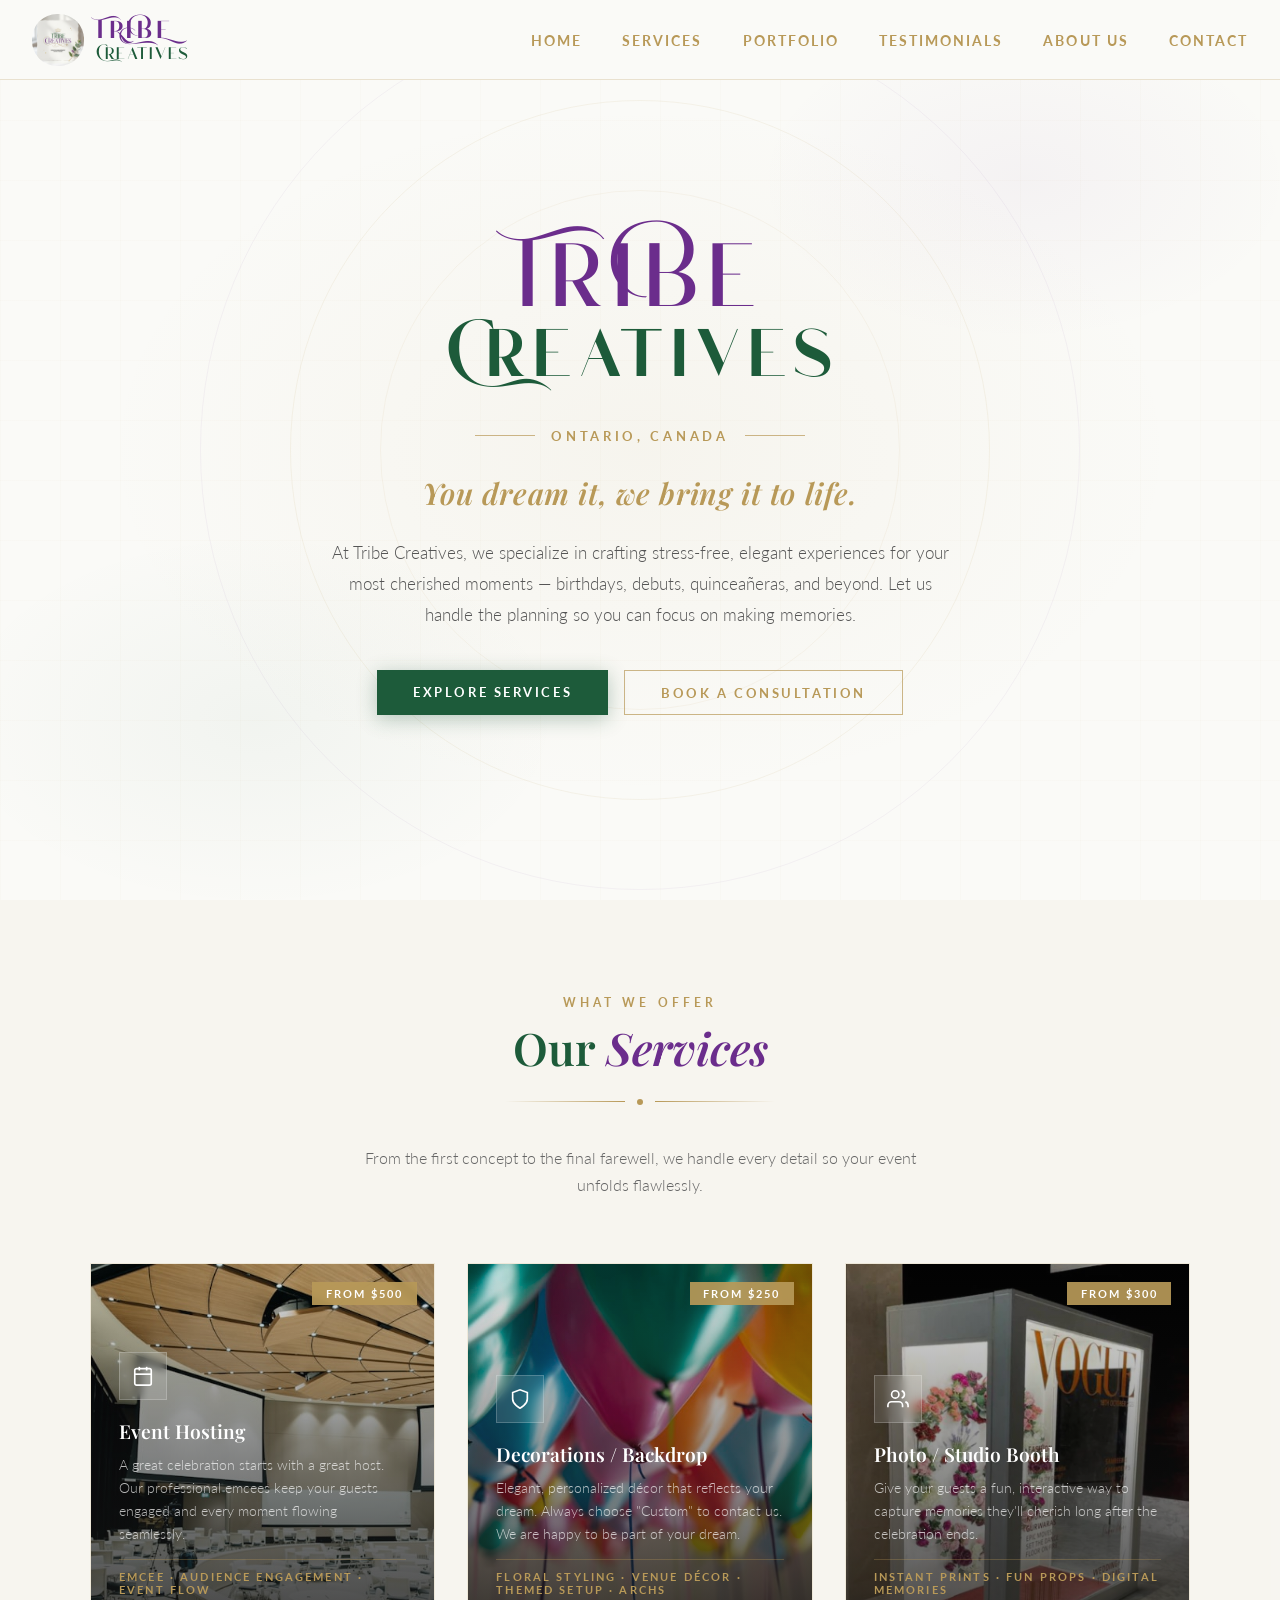
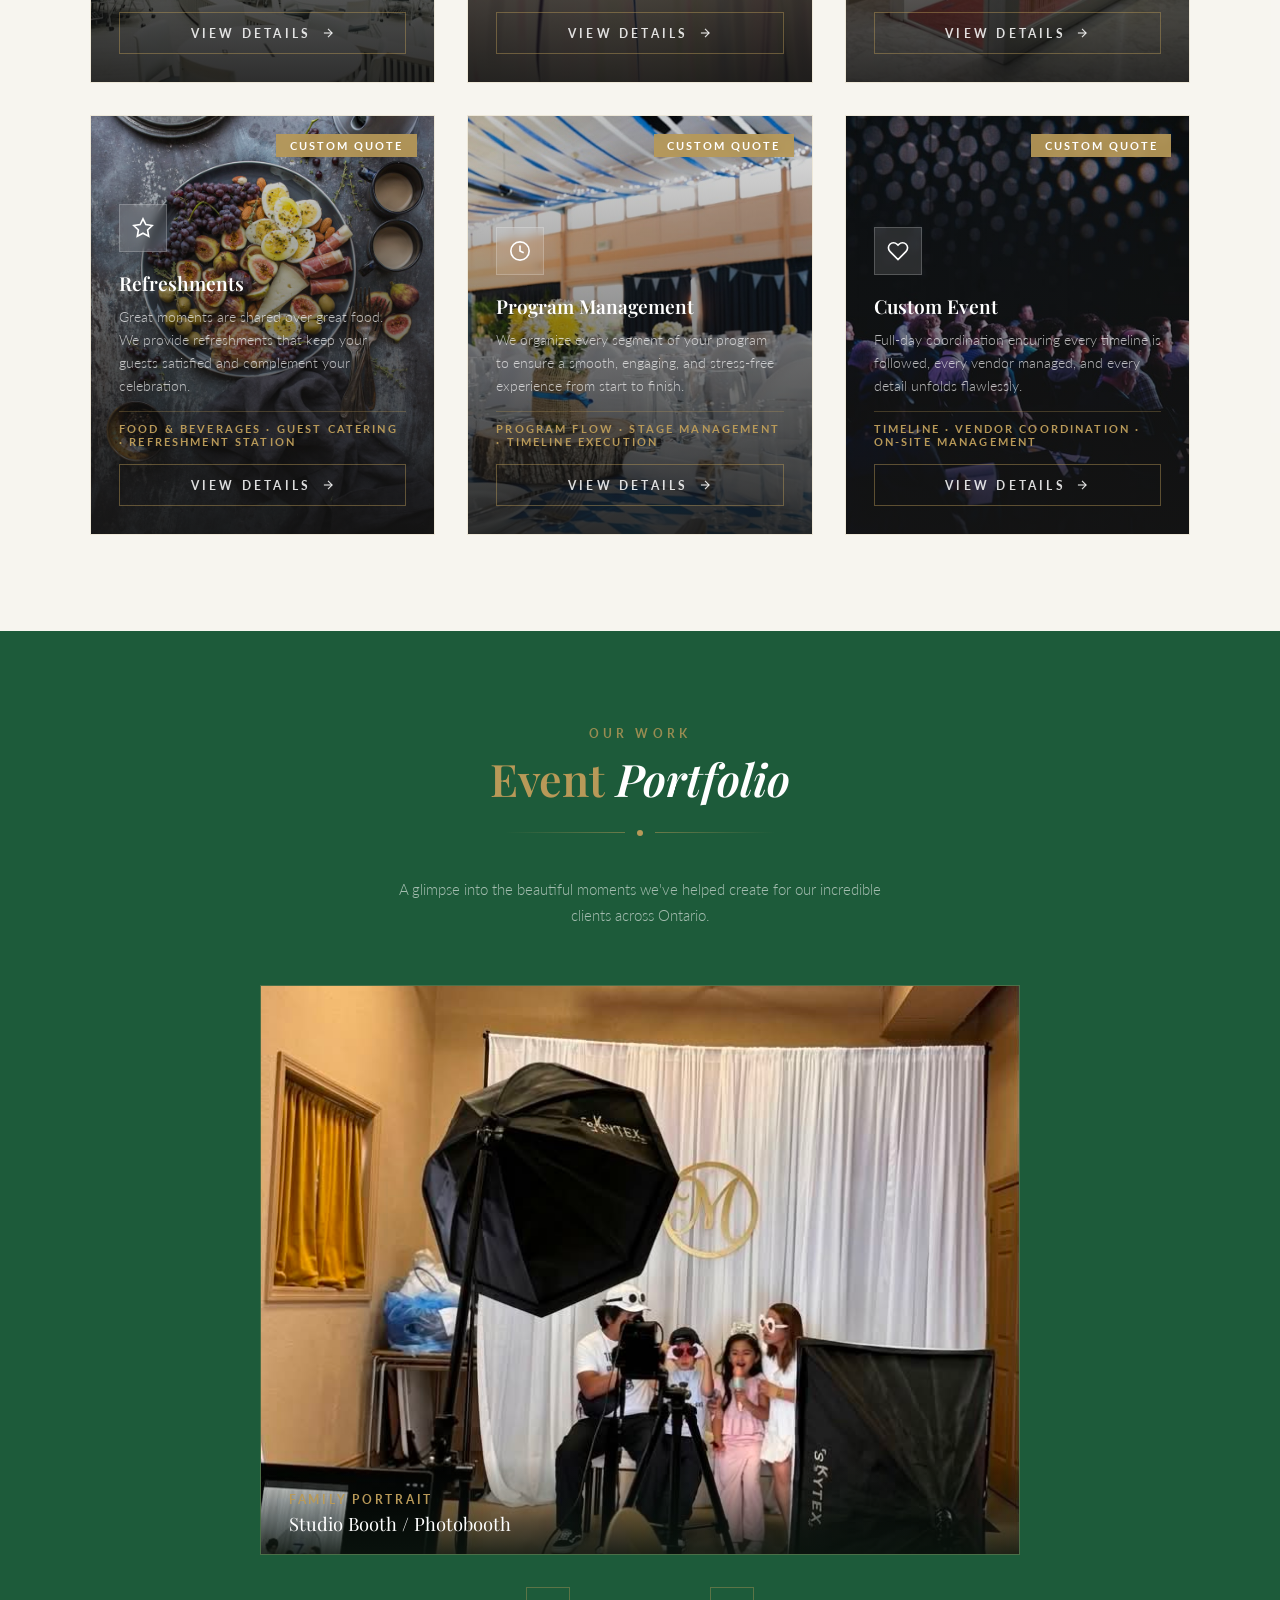
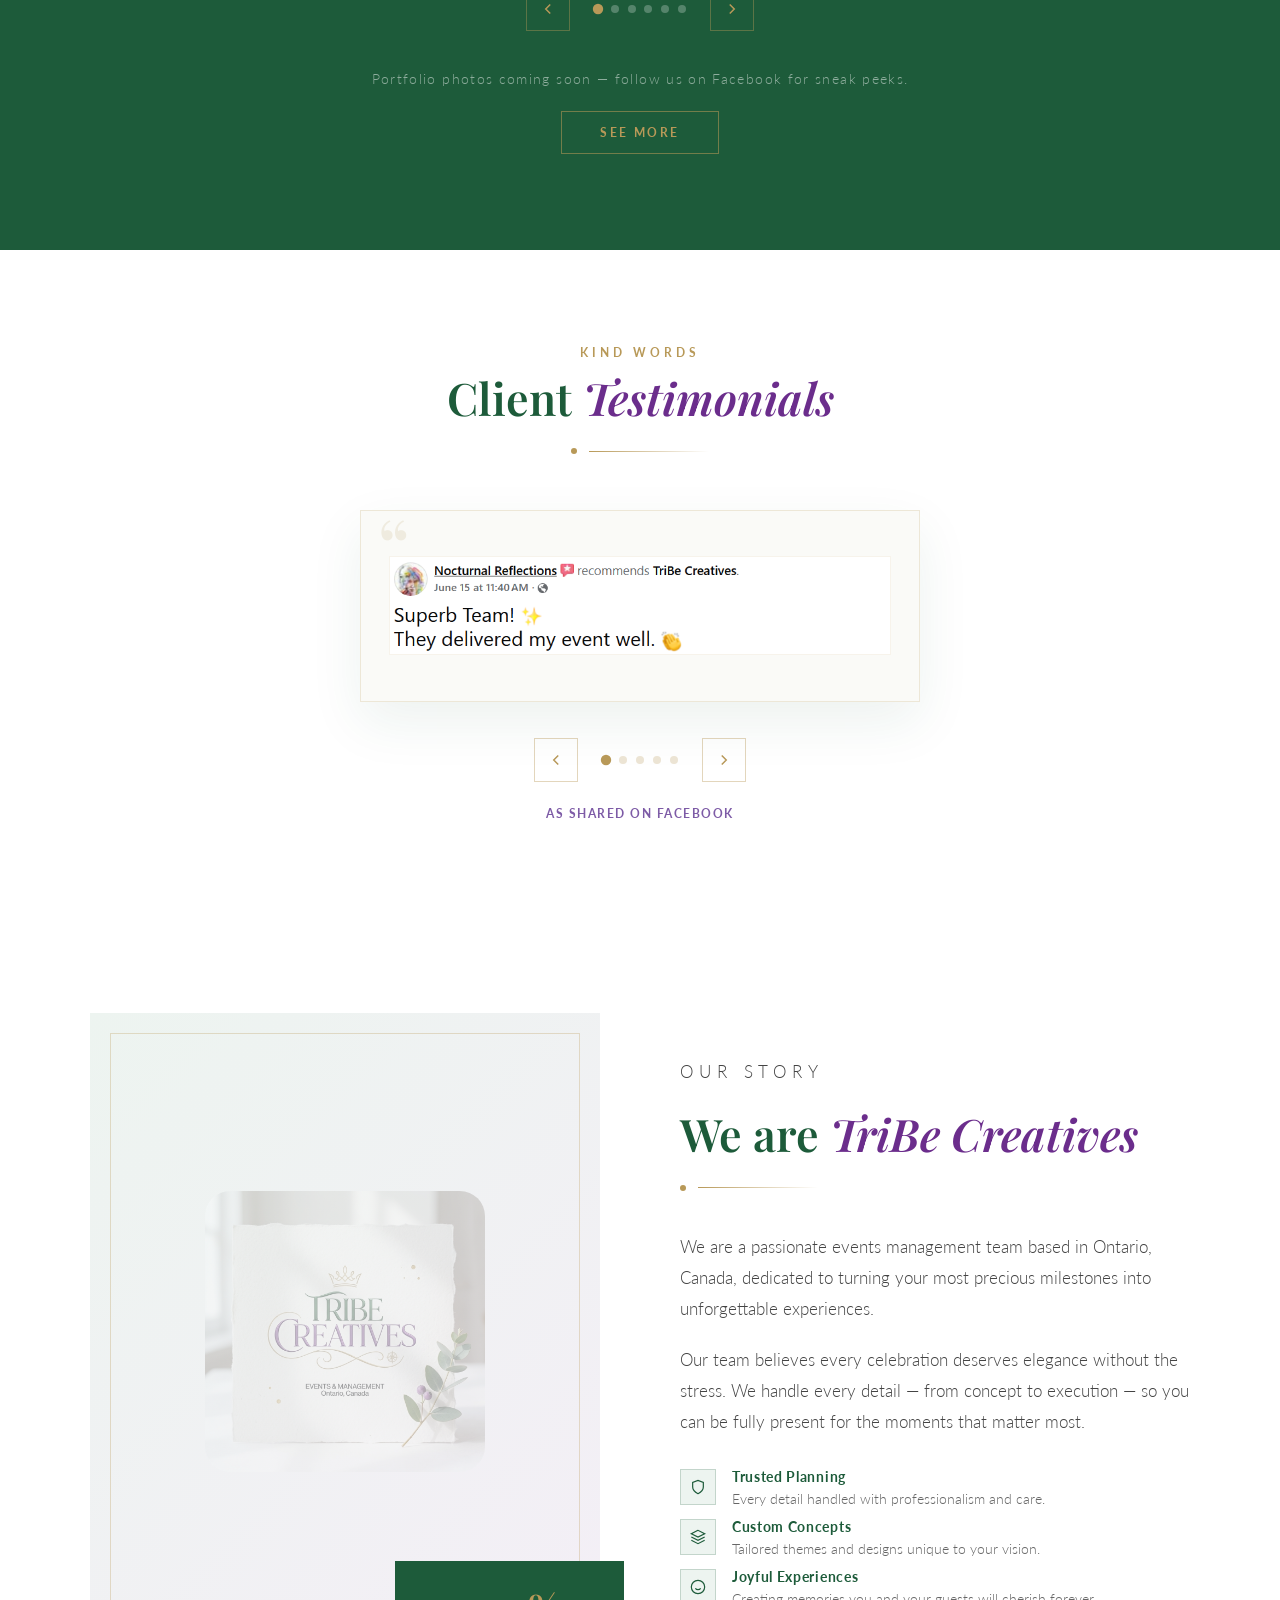
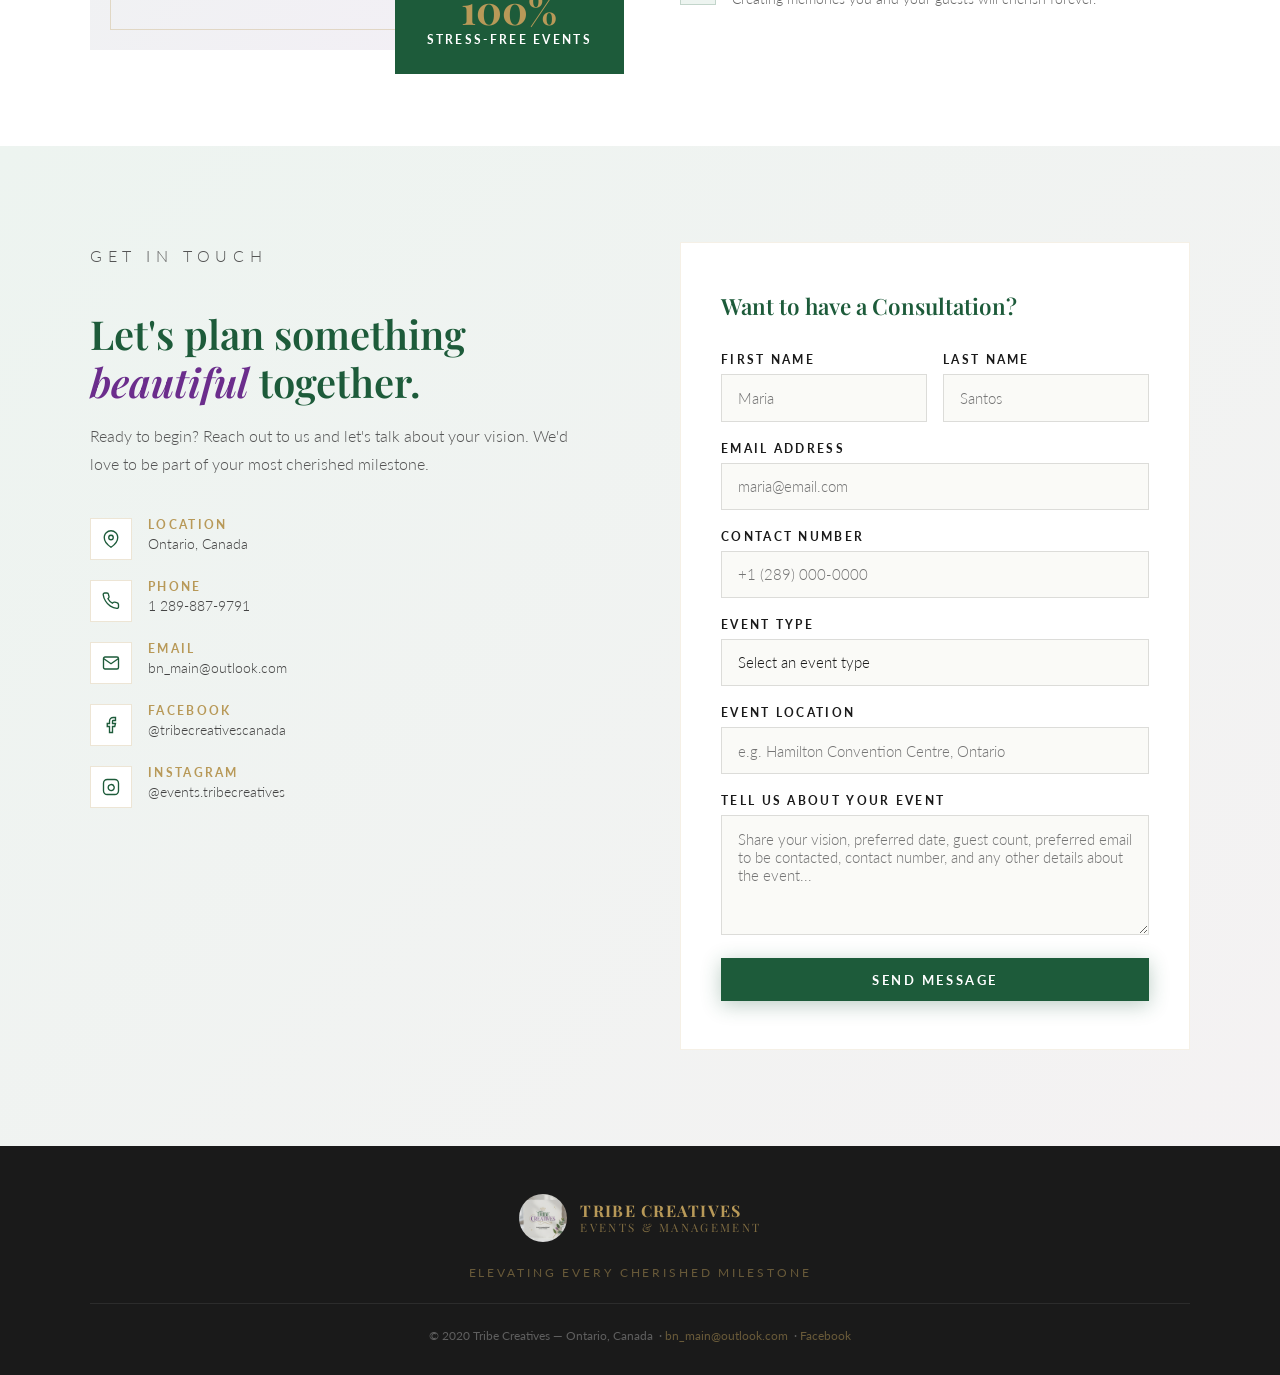
==== index.html @ 152f94ce "Update index.html" ====
<!DOCTYPE html>
<html lang="en">
<head>
  <meta charset="UTF-8" />
  <meta name="viewport" content="width=device-width, initial-scale=1.0"/>
  <title>Tribe Creatives — Events & Management</title>
  <link href="https://fonts.googleapis.com/css2?family=Playfair+Display:ital,wght@0,400;0,600;0,700;1,400&family=Lato:wght@300;400;700&display=swap" rel="stylesheet"/>
  <link rel="icon" type="image/x-icon" href="assets/Icons-Logos/TC-ICON.png">  
  <style>
    :root {
      --green: #1D5B3A;
      --purple: #6B2D8C;
      --gold: #B89958;
      --berry: #7D5BA6;
      --dark: #1A1A1A;
      --cream: #FAFAF7;
      --white: #FFFFFF;
      --light-green: #edf4f0;
    }

    *, *::before, *::after { box-sizing: border-box; margin: 0; padding: 0; }
    html { scroll-behavior: smooth; }
    body { font-family: 'Lato', sans-serif; background: var(--cream); color: var(--dark); overflow-x: hidden; }

    @font-face {
      font-family: 'Hello Paris';
      src: url('assets/Fonts/Hello Paris Sans Medium.ttf') format('truetype');
      font-weight: 500; font-style: normal;
    }
    @font-face {
      font-family: 'Hello Paris';
      src: url('assets/Fonts/Hello Paris Sans Bold.ttf') format('truetype');
      font-weight: 700; font-style: normal;
    }

    /* NAV */
    nav {
      position: fixed; top: 0; left: 0; right: 0; z-index: 999;
      background: rgba(250,250,247,0.96); backdrop-filter: blur(8px);
      border-bottom: 1px solid rgba(184,153,88,0.25);
      display: flex; align-items: center; justify-content: space-between;
      padding: 0.75rem 2rem; transition: box-shadow 0.3s;
    }
    nav.scrolled { box-shadow: 0 2px 20px rgba(29,91,58,0.1); }
    .nav-logo { display: flex; align-items: center; gap: 0.75rem; text-decoration: none; }
    .nav-logo img { height: 52px; width: 52px; object-fit: contain; }
    .nav-brand { display: flex; flex-direction: column; line-height: 1.1; opacity: 0; transition: opacity 0.4s ease; pointer-events: none; }
    .nav-brand.visible { opacity: 1; pointer-events: all; }
    .nav-brand .tribe { font-family: 'Hello Paris', sans-serif; font-size: 2.2rem; font-weight: 700; color: var(--purple); letter-spacing: 0.1em; }
    .nav-brand .creatives { font-family: 'Hello Paris', sans-serif; font-size: 1.5rem; font-weight: 500; color: var(--green); letter-spacing: 0.01em; margin-top: -10px; }
    .nav-links { display: flex; gap: 2.5rem; list-style: none; }
    .nav-links a { text-decoration: none; font-size: 0.85rem; letter-spacing: 0.15em; text-transform: uppercase; font-weight: 700; color: var(--gold); position: relative; padding-bottom: 3px; transition: color 0.2s; }
    .nav-links a::after { content: ''; position: absolute; bottom: 0; left: 0; width: 0; height: 1.5px; background: var(--purple); transition: width 0.3s ease; }
    .nav-links a:hover { color: var(--green); }
    .nav-links a:hover::after { width: 100%; }
    .hamburger { display: none; flex-direction: column; gap: 5px; cursor: pointer; background: none; border: none; padding: 4px; }
    .hamburger span { display: block; width: 25px; height: 2px; background: var(--green); transition: all 0.3s; }
    .mobile-menu { display: none; position: fixed; top: 72px; left: 0; right: 0; background: rgba(250,250,247,0.98); backdrop-filter: blur(12px); padding: 1.5rem 2rem 2rem; z-index: 998; border-bottom: 1px solid rgba(184,153,88,0.25); flex-direction: column; gap: 1.25rem; }
    .mobile-menu.open { display: flex; }
    .mobile-menu a { text-decoration: none; font-size: 1rem; letter-spacing: 0.15em; text-transform: uppercase; font-weight: 700; color: var(--dark); padding: 0.5rem 0; border-bottom: 1px solid rgba(184,153,88,0.15); transition: color 0.2s; }
    .mobile-menu a:hover { color: var(--green); }

    /* HERO */
    #home { min-height: 100vh; display: flex; flex-direction: column; align-items: center; justify-content: center; text-align: center; padding: 7rem 2rem 5rem; position: relative; overflow: hidden; background-color: var(--cream); }
    .hero-ring-light { position: absolute; top: 50%; left: 50%; transform: translate(-50%, -50%); border-radius: 50%; pointer-events: none; z-index: 0; }
    .hero-ring-light-1 { width: 700px; height: 700px; border: 1px solid rgba(184,153,88,0.1); }
    .hero-ring-light-2 { width: 520px; height: 520px; border: 1px solid rgba(184,153,88,0.08); }
    .hero-ring-light-3 { width: 880px; height: 880px; border: 1px solid rgba(107,45,140,0.05); }
    .hero-glow { position: absolute; inset: 0; z-index: 0; pointer-events: none; background: radial-gradient(ellipse 60% 55% at 50% 50%, rgba(184,153,88,0.06) 0%, transparent 70%), radial-gradient(ellipse 40% 35% at 20% 80%, rgba(29,91,58,0.04) 0%, transparent 60%), radial-gradient(ellipse 35% 30% at 80% 20%, rgba(107,45,140,0.04) 0%, transparent 60%); }
    .hero-mesh-light { position: absolute; inset: 0; z-index: 0; pointer-events: none; background-image: linear-gradient(rgba(184,153,88,0.025) 1px, transparent 1px), linear-gradient(90deg, rgba(184,153,88,0.025) 1px, transparent 1px); background-size: 60px 60px; }
    .hero-content { position: relative; z-index: 2; max-width: 820px; margin: 0 auto; }
    .hero-wordmark { margin-bottom: 0.25rem; animation: fadeUp 0.9s 0.25s ease both; line-height: 1.05; }
    .hero-wordmark-tribe, .hero-wordmark-be { font-family: 'Hello Paris', sans-serif; font-size: clamp(5rem, 10vw, 8rem); font-weight: 500; color: var(--purple); letter-spacing: .03em; display: inline; line-height: 1; }
    .hero-wordmark-creatives { font-family: 'Hello Paris', sans-serif; font-size: clamp(4.5rem, 8.5vw, 6rem); font-weight: 700; color: var(--green); letter-spacing: 0.01em; display: block; margin-top: -40px; }
    .hero-location { display: inline-flex; align-items: center; gap: 1rem; margin: 1.5rem 0 1.75rem; animation: fadeUp 0.9s 0.4s ease both; }
    .hero-location-line { width: 60px; height: 1px; background: var(--gold); opacity: 0.7; }
    .hero-location span { font-family: 'Lato', sans-serif; font-size: 0.82rem; font-weight: 700; letter-spacing: 0.28em; text-transform: uppercase; color: var(--gold); }
    .hero-tagline-light { font-family: 'Playfair Display', serif; font-size: clamp(1.35rem, 3vw, 1.85rem); font-weight: 600; font-style: italic; color: var(--gold); letter-spacing: 0.02em; margin-bottom: 1.5rem; animation: fadeUp 0.9s 0.5s ease both; line-height: 1.4; }
    .hero-desc-light { font-size: clamp(0.92rem, 1.8vw, 1.05rem); color: #555; max-width: 620px; margin: 0 auto 2.5rem; line-height: 1.85; font-weight: 300; animation: fadeUp 0.9s 0.6s ease both; }
    .hero-cta { display: flex; gap: 1rem; flex-wrap: wrap; justify-content: center; animation: fadeUp 0.9s 0.72s ease both; }

    /* BUTTONS */
    .btn-primary { background: var(--green); color: white; padding: 0.85rem 2.25rem; border: none; font-family: 'Lato', sans-serif; font-size: 0.8rem; letter-spacing: 0.2em; text-transform: uppercase; font-weight: 700; text-decoration: none; cursor: pointer; transition: background 0.25s, transform 0.2s, box-shadow 0.25s; box-shadow: 0 4px 20px rgba(29,91,58,0.3); display: inline-block; }
    .btn-primary:hover { background: #164a2d; transform: translateY(-2px); box-shadow: 0 8px 30px rgba(29,91,58,0.35); }
    .btn-outline { background: transparent; color: var(--gold); padding: 0.85rem 2.25rem; border: 1.5px solid rgba(184,153,88,0.7); font-family: 'Lato', sans-serif; font-size: 0.8rem; letter-spacing: 0.2em; text-transform: uppercase; font-weight: 700; text-decoration: none; cursor: pointer; transition: all 0.25s; display: inline-block; }
    .btn-outline:hover { background: var(--purple); color: white; border-color: var(--purple); transform: translateY(-2px); }
    button:disabled { opacity: 0.65; cursor: not-allowed; transform: none !important; }

    /* SECTIONS */
    section { padding: 6rem 2rem; }
    .section-inner { max-width: 1100px; margin: 0 auto; }
    .section-label { font-size: 0.72rem; letter-spacing: 0.35em; text-transform: uppercase; color: var(--gold); font-weight: 700; margin-bottom: 0.75rem; }
    .section-title { font-family: 'Playfair Display', serif; font-size: clamp(1.8rem, 4vw, 2.8rem); font-weight: 600; color: var(--green); line-height: 1.2; margin-bottom: 1.5rem; }
    .section-title em { font-style: italic; color: var(--purple); }
    .section-divider { display: flex; align-items: center; gap: 0.75rem; margin-bottom: 2.5rem; }
    .section-divider::after { content: ''; flex: 1; max-width: 120px; height: 1px; background: linear-gradient(to right, var(--gold), transparent); }
    .section-divider-dot { width: 6px; height: 6px; background: var(--gold); border-radius: 50%; }

    /* SERVICES */
    #services { background: #b89a580c; }
    .services-header { text-align: center; margin-bottom: 4rem; }
    .services-header .section-divider { justify-content: center; }
    .services-header .section-divider::before { content: ''; flex: 1; max-width: 120px; height: 1px; background: linear-gradient(to left, var(--gold), transparent); }
    .services-grid { display: grid; grid-template-columns: repeat(3, 1fr); gap: 2rem; }
    .service-card { position: relative; overflow: hidden; border: 1px solid rgba(184,153,88,0.15); min-height: 420px; display: flex; flex-direction: column; justify-content: flex-end; transition: transform 0.35s, box-shadow 0.35s; }
    .service-card:hover { transform: translateY(-6px); box-shadow: 0 24px 60px rgba(0,0,0,0.25); }
    .svc-bg { position: absolute; inset: 0; z-index: 0; background-size: cover; background-position: center; transition: transform 0.5s ease; }
    .service-card:hover .svc-bg { transform: scale(1.05); }
    .svc-overlay { position: absolute; inset: 0; z-index: 1; background: linear-gradient(to top, rgba(20,20,20,0.88) 0%, rgba(20,20,20,0.45) 55%, rgba(20,20,20,0.1) 100%); transition: background 0.35s; }
    .service-card:hover .svc-overlay { background: linear-gradient(to top, rgba(20,20,20,0.92) 0%, rgba(20,20,20,0.55) 60%, rgba(20,20,20,0.15) 100%); }
    .service-card::before { content: ''; position: absolute; top: 0; left: 0; right: 0; height: 3px; background: linear-gradient(to right, var(--green), var(--purple)); z-index: 3; transform: scaleX(0); transform-origin: left; transition: transform 0.4s ease; }
    .service-card:hover::before { transform: scaleX(1); }
    .svc-content { position: relative; z-index: 2; padding: 1.75rem 1.75rem 0; display: flex; flex-direction: column; }
    .svc-price-badge { position: absolute; top: 1.1rem; right: 1.1rem; z-index: 4; background: rgba(184,153,88,0.92); backdrop-filter: blur(4px); color: white; padding: 0.32rem 0.85rem; font-size: 0.7rem; letter-spacing: 0.18em; text-transform: uppercase; font-weight: 700; }
    .svc-icon { width: 48px; height: 48px; background: rgba(255,255,255,0.12); border: 1px solid rgba(255,255,255,0.2); display: flex; align-items: center; justify-content: center; margin-bottom: 1.1rem; backdrop-filter: blur(4px); }
    .svc-icon svg { width: 22px; height: 22px; }
    .svc-content h3 { font-family: 'Playfair Display', serif; font-size: 1.2rem; font-weight: 600; color: white; margin-bottom: 0.55rem; }
    .svc-content > p { font-size: 0.88rem; color: rgba(255,255,255,0.7); line-height: 1.65; font-weight: 300; margin-bottom: 0.85rem; }
    .service-tag { font-size: 0.67rem; letter-spacing: 0.2em; text-transform: uppercase; color: var(--gold); font-weight: 700; border-top: 1px solid rgba(184,153,88,0.3); padding-top: 0.65rem; margin-bottom: 1rem; display: block; }
    .btn-view-details { display: flex; align-items: center; justify-content: center; gap: 0.6rem; width: 100%; padding: 0.8rem 1rem; background: transparent; color: rgba(255,255,255,0.85); border: 1px solid rgba(184,153,88,0.45); font-family: 'Lato', sans-serif; font-size: 0.72rem; letter-spacing: 0.28em; text-transform: uppercase; font-weight: 700; text-align: center; cursor: pointer; transition: all 0.3s ease; margin-bottom: 1.75rem; position: relative; overflow: hidden; }
    .btn-view-details::before { content: ''; position: absolute; inset: 0; background: linear-gradient(to right, rgba(29,91,58,0) 0%, rgba(29,91,58,0.6) 50%, rgba(29,91,58,0) 100%); transform: translateX(-100%); transition: transform 0.4s ease; }
    .btn-view-details:hover::before { transform: translateX(100%); }
    .btn-view-details:hover { border-color: rgba(184,153,88,0.9); color: var(--gold); box-shadow: 0 0 24px rgba(184,153,88,0.15); }
    .btn-view-details svg { width: 14px; height: 14px; transition: transform 0.3s; flex-shrink: 0; }
    .btn-view-details:hover svg { transform: translateX(4px); }
    .svc-bg-planning { background-color: #1a2e20; background-image: url('assets/fullevent-planning.jpg'); }
    .svc-bg-design   { background-color: #251828; background-image: url('assets/designandstyling.jpg'); }
    .svc-bg-vendor   { background-color: #1a2030; background-image: url('assets/vendorcoordination.jpg'); }
    .svc-bg-debut    { background-color: #1e1525; background-image: url('assets/day-off coordination.jpg'); }
    .svc-bg-dayof    { background-color: #0f1e16; background-image: url('assets/debutcelebration.jpg'); }
    .svc-bg-custom   { background-color: #1d1520; background-image: url('assets/custom-celebration.jpg'); }

    /* PORTFOLIO */
    #portfolio { background: var(--green); color: white; }
    #portfolio .section-title { color: var(--gold); }
    #portfolio .section-label { color: rgba(184,153,88,0.8); }
    .showcase-header { text-align: center; margin-bottom: 3.5rem; }
    .showcase-header .section-divider { justify-content: center; }
    .showcase-header .section-divider::before { content: ''; flex: 1; max-width: 120px; height: 1px; background: linear-gradient(to left, rgba(184,153,88,0.5), transparent); }
    .showcase-header .section-divider::after { background: linear-gradient(to right, rgba(184,153,88,0.5), transparent); }
    .showcase-header .section-divider-dot { background: var(--gold); }
    .portfolio-carousel-wrap { position: relative; max-width: 760px; margin: 0 auto; }
    .portfolio-frame { position: relative; width: 100%; aspect-ratio: 4/3; background: rgba(255,255,255,0.04); border: 1px solid rgba(184,153,88,0.25); overflow: hidden; }
    .portfolio-track-outer { width: 100%; height: 100%; overflow: hidden; position: relative; }
    .portfolio-track { display: flex; height: 100%; transition: transform 0.55s cubic-bezier(0.65,0,0.35,1); will-change: transform; }

    /* ─────────────────────────────────────────────────────────────
       FIX: position:relative anchors the absolutely-positioned
       .portfolio-caption to THIS slide, not to the page.
       Without this, captions on slides 2+ drift to the page bottom.
    ───────────────────────────────────────────────────────────── */
    .portfolio-slide {
      flex: 0 0 100%; height: 100%;
      display: flex; align-items: center; justify-content: center;
      background: rgba(0,0,0,0.15);
      position: relative; /* THE FIX */
    }
    .portfolio-slide img { width: 100%; height: 100%; object-fit: cover; display: block; }
    .portfolio-slide.is-placeholder { flex-direction: column; gap: 0.75rem; color: rgba(255,255,255,0.4); }
    .portfolio-slide.is-placeholder svg { width: 48px; height: 48px; opacity: 0.5; }
    .portfolio-slide.is-placeholder span { font-size: 0.78rem; letter-spacing: 0.15em; text-transform: uppercase; font-weight: 700; }
    .portfolio-caption { position: absolute; left: 0; right: 0; bottom: 0; z-index: 2; background: linear-gradient(to top, rgba(10,20,14,0.88), transparent); padding: 2rem 1.75rem 1.1rem; pointer-events: none; }
    .portfolio-caption span { font-size: 0.78rem; letter-spacing: 0.22em; text-transform: uppercase; color: var(--gold); font-weight: 700; display: block; margin-bottom: 0.3rem; }
    .portfolio-caption p { font-family: 'Playfair Display', serif; font-size: 1.15rem; color: white; }
    .portfolio-controls { display: flex; align-items: center; justify-content: center; gap: 1.5rem; margin-top: 2rem; }
    .portfolio-btn { width: 44px; height: 44px; background: transparent; border: 1.5px solid rgba(184,153,88,0.4); cursor: pointer; display: flex; align-items: center; justify-content: center; transition: all 0.25s; color: var(--gold); }
    .portfolio-btn:hover { background: var(--gold); border-color: var(--gold); color: var(--green); }
    .portfolio-btn svg { width: 18px; height: 18px; }
    .portfolio-dots { display: flex; gap: 0.55rem; }
    .portfolio-dot { width: 8px; height: 8px; border-radius: 50%; background: rgba(255,255,255,0.25); border: none; cursor: pointer; transition: background 0.25s, transform 0.25s; padding: 0; }
    .portfolio-dot.active { background: var(--gold); transform: scale(1.3); }
    .showcase-coming { text-align: center; margin-top: 2.5rem; font-size: 0.85rem; color: rgba(255,255,255,0.5); font-weight: 300; letter-spacing: 0.1em; }
    .btn-see-more { display: block; margin: 1.5rem auto 0; background: transparent; color: var(--gold); padding: 0.8rem 2.4rem; border: 1.5px solid rgba(184,153,88,0.55); font-family: 'Lato', sans-serif; font-size: 0.78rem; letter-spacing: 0.2em; text-transform: uppercase; font-weight: 700; cursor: pointer; transition: all 0.25s; width: fit-content; }
    .btn-see-more:hover { background: var(--gold); color: var(--green); border-color: var(--gold); transform: translateY(-2px); }

    /* TESTIMONIALS */
    #testimonials { background: var(--white); overflow: hidden; }
    .testimonials-header { text-align: center; margin-bottom: 3.5rem; }
    .testi-carousel-wrap { position: relative; max-width: 560px; margin: 0 auto; }
    .testi-frame { position: relative; background: var(--cream); border: 1px solid rgba(184,153,88,0.2); box-shadow: 0 20px 50px rgba(29,91,58,0.08); padding: 1.5rem; }
    .testi-frame::before { content: '\201C'; font-family: 'Playfair Display', serif; font-size: 5rem; color: rgba(184,153,88,0.15); line-height: 0.6; position: absolute; top: 0.6rem; left: 1rem; z-index: 0; }
    .testi-track-outer { overflow: hidden; position: relative; z-index: 1; }
    .testi-track { display: flex; transition: transform 0.55s cubic-bezier(0.65,0,0.35,1); will-change: transform; }
    .testi-slide { flex: 0 0 100%; display: flex; align-items: center; justify-content: center; padding: 0 0.25rem; }
    .testi-slide img { width: 100%; max-height: 460px; object-fit: contain; background: white; border: 1px solid rgba(184,153,88,0.12); display: block; }
    .testi-controls { display: flex; align-items: center; justify-content: center; gap: 1.5rem; margin-top: 2.25rem; }
    .testi-btn { width: 44px; height: 44px; background: transparent; border: 1.5px solid rgba(184,153,88,0.4); cursor: pointer; display: flex; align-items: center; justify-content: center; transition: all 0.25s; color: var(--gold); }
    .testi-btn:hover { background: var(--green); border-color: var(--green); color: white; }
    .testi-btn svg { width: 18px; height: 18px; }
    .testi-dots { display: flex; gap: 0.55rem; }
    .testi-dot { width: 8px; height: 8px; border-radius: 50%; background: rgba(184,153,88,0.25); border: none; cursor: pointer; transition: background 0.25s, transform 0.25s; padding: 0; }
    .testi-dot.active { background: var(--gold); transform: scale(1.3); }
    .testi-source { text-align: center; margin-top: 1.5rem; font-size: 0.78rem; letter-spacing: 0.12em; text-transform: uppercase; color: var(--berry); font-weight: 700; }

    /* ABOUT */
    #about { background: var(--white); }
    .about-grid { display: grid; grid-template-columns: 1fr 1fr; gap: 5rem; align-items: center; }
    .about-image-wrap { position: relative; }
    .about-img-placeholder { width: 100%; aspect-ratio: 4/5; background: linear-gradient(135deg, var(--light-green) 0%, rgba(107,45,140,0.08) 100%); display: flex; align-items: center; justify-content: center; position: relative; overflow: hidden; }
    .about-img-placeholder::before { content: ''; position: absolute; inset: 20px; border: 1px solid rgba(184,153,88,0.3); }
    .about-img-placeholder img { width: 55%; opacity: 0.35; filter: grayscale(0.2); }
    .about-accent-box { position: absolute; bottom: -1.5rem; right: -1.5rem; background: var(--green); color: white; padding: 1.75rem 2rem; text-align: center; }
    .about-accent-box .num { font-family: 'Playfair Display', serif; font-size: 2.5rem; font-weight: 700; color: var(--gold); display: block; line-height: 1; }
    .about-accent-box .label { font-size: 0.72rem; letter-spacing: 0.2em; text-transform: uppercase; font-weight: 700; margin-top: 0.25rem; display: block; }
    .about-text p { font-size: 1.05rem; line-height: 1.85; color: #444; font-weight: 300; margin-bottom: 1.25rem; }
    .about-pillars { display: flex; flex-direction: column; gap: 0.75rem; margin-top: 2rem; }
    .pillar { display: flex; align-items: flex-start; gap: 1rem; }
    .pillar-icon { width: 36px; height: 36px; background: var(--light-green); border: 1px solid rgba(29,91,58,0.2); display: flex; align-items: center; justify-content: center; flex-shrink: 0; }
    .pillar-icon svg { width: 16px; height: 16px; }
    .pillar-text strong { display: block; font-size: 0.85rem; font-weight: 700; color: var(--green); letter-spacing: 0.05em; margin-bottom: 0.2rem; }
    .pillar-text span { font-size: 0.9rem; color: #666; font-weight: 300; }

    /* CONTACT */
    #contact { background: linear-gradient(135deg, var(--light-green) 0%, rgba(107,45,140,0.04) 100%); }
    .contact-grid { display: grid; grid-template-columns: 1fr 1fr; gap: 5rem; align-items: start; }
    .contact-info h2 { font-family: 'Playfair Display', serif; font-size: clamp(1.8rem, 3.5vw, 2.5rem); font-weight: 600; color: var(--green); margin-bottom: 1rem; line-height: 1.2; }
    .contact-info h2 em { color: var(--purple); font-style: italic; }
    .contact-info p { font-size: 1rem; color: #555; line-height: 1.75; font-weight: 300; margin-bottom: 2.5rem; }
    .contact-details { display: flex; flex-direction: column; gap: 1.25rem; }
    .contact-row { display: flex; align-items: flex-start; gap: 1rem; }
    .contact-row-icon { width: 42px; height: 42px; background: var(--white); border: 1px solid rgba(184,153,88,0.25); display: flex; align-items: center; justify-content: center; flex-shrink: 0; }
    .contact-row-icon svg { width: 18px; height: 18px; }
    .contact-row-text a, .contact-row-text span { display: block; font-size: 0.9rem; color: #444; text-decoration: none; font-weight: 300; transition: color 0.2s; }
    .contact-row-text a:hover { color: var(--green); }
    .contact-row-text strong { display: block; font-size: 0.72rem; letter-spacing: 0.2em; text-transform: uppercase; color: var(--gold); font-weight: 700; margin-bottom: 0.2rem; }
    .contact-form-wrap { background: var(--white); border: 1px solid rgba(184,153,88,0.15); padding: 3rem 2.5rem; }
    .contact-form-wrap h3 { font-family: 'Playfair Display', serif; font-size: 1.4rem; color: var(--green); margin-bottom: 2rem; font-weight: 600; }
    .form-group { margin-bottom: 1.25rem; }
    .form-group label { display: block; font-size: 0.72rem; letter-spacing: 0.2em; text-transform: uppercase; color: var(--dark); font-weight: 700; margin-bottom: 0.5rem; }
    .form-group input, .form-group select, .form-group textarea { width: 100%; padding: 0.85rem 1rem; border: 1px solid rgba(0,0,0,0.12); background: var(--cream); font-family: 'Lato', sans-serif; font-size: 0.92rem; color: var(--dark); font-weight: 300; outline: none; transition: border-color 0.2s; appearance: none; }
    .form-group input:focus, .form-group select:focus, .form-group textarea:focus { border-color: var(--green); }
    .form-group textarea { resize: vertical; min-height: 120px; }
    .form-row { display: grid; grid-template-columns: 1fr 1fr; gap: 1rem; }

    /* FOOTER */
    footer { background: var(--dark); color: rgba(255,255,255,0.7); padding: 3rem 2rem 2rem; }
    .footer-inner { max-width: 1100px; margin: 0 auto; display: flex; flex-direction: column; align-items: center; text-align: center; gap: 1.5rem; }
    .footer-logo { display: flex; align-items: center; gap: 0.85rem; }
    .footer-logo-img-wrap { width: 48px; height: 48px; flex-shrink: 0; display: flex; align-items: center; justify-content: center; }
    .footer-logo-img-wrap img { width: 100%; height: 100%; object-fit: contain; opacity: 0.9; display: block; }
    .footer-brand { display: flex; flex-direction: column; align-items: flex-start; line-height: 1.3; }
    .footer-brand .tribe { font-family: 'Playfair Display', serif; font-size: 1rem; font-weight: 700; color: var(--gold); letter-spacing: 0.08em; white-space: nowrap; }
    .footer-brand .creatives { font-family: 'Playfair Display', serif; font-size: 0.72rem; color: rgba(184,153,88,0.65); letter-spacing: 0.2em; text-transform: uppercase; white-space: nowrap; }
    .footer-motto { font-size: 0.72rem; letter-spacing: 0.25em; text-transform: uppercase; color: rgba(184,153,88,0.5); }
    .footer-divider { width: 100%; height: 1px; background: rgba(255,255,255,0.08); }
    .footer-bottom { font-size: 0.78rem; color: rgba(255,255,255,0.3); }
    .footer-bottom a { color: rgba(184,153,88,0.5); text-decoration: none; }

    /* ANIMATIONS */
    @keyframes fadeUp { from { opacity: 0; transform: translateY(24px); } to { opacity: 1; transform: translateY(0); } }
    .reveal { opacity: 0; transform: translateY(30px); transition: opacity 0.7s ease, transform 0.7s ease; }
    .reveal.visible { opacity: 1; transform: translateY(0); }

    /* SERVICE DETAIL MODAL */
    .svc-detail-overlay { position: fixed; inset: 0; z-index: 2000; background: rgba(10,10,10,0.82); backdrop-filter: blur(8px); display: flex; align-items: center; justify-content: center; padding: 1.5rem; opacity: 0; pointer-events: none; transition: opacity 0.35s ease; }
    .svc-detail-overlay.active { opacity: 1; pointer-events: all; }
    .svc-detail-modal { background: var(--white); width: 100%; max-width: 1060px; max-height: 90vh; overflow: hidden; display: flex; flex-direction: column; position: relative; transform: translateY(32px) scale(0.97); transition: transform 0.4s cubic-bezier(0.34,1.2,0.64,1); box-shadow: 0 40px 100px rgba(0,0,0,0.45); }
    .svc-detail-overlay.active .svc-detail-modal { transform: translateY(0) scale(1); }
    .sdm-header { background: linear-gradient(135deg, var(--green) 0%, #143d26 100%); padding: 1.4rem 2rem; display: flex; align-items: center; justify-content: space-between; flex-shrink: 0; border-bottom: 1px solid rgba(184,153,88,0.2); }
    .sdm-header-left { display: flex; align-items: center; gap: 1.2rem; }
    .sdm-service-eyebrow { font-size: 0.65rem; letter-spacing: 0.38em; text-transform: uppercase; color: rgba(184,153,88,0.7); font-weight: 700; display: block; margin-bottom: 0.2rem; }
    .sdm-service-name { font-family: 'Playfair Display', serif; font-size: 1.45rem; font-weight: 600; color: white; line-height: 1.2; }
    .sdm-page-counter { display: flex; align-items: center; gap: 0.5rem; background: rgba(255,255,255,0.1); border: 1px solid rgba(184,153,88,0.3); padding: 0.3rem 0.9rem; font-size: 0.7rem; letter-spacing: 0.18em; text-transform: uppercase; color: var(--gold); font-weight: 700; white-space: nowrap; }
    .sdm-close { width: 34px; height: 34px; border: none; cursor: pointer; background: rgba(255,255,255,0.12); color: white; font-size: 1.1rem; display: flex; align-items: center; justify-content: center; transition: background 0.2s; flex-shrink: 0; margin-left: 1rem; }
    .sdm-close:hover { background: rgba(255,255,255,0.25); }
    .sdm-body { display: grid; grid-template-columns: 1fr 1fr; flex: 1; min-height: 0; overflow: hidden; }
    .sdm-info-col { padding: 0; display: flex; flex-direction: column; border-right: 1px solid rgba(184,153,88,0.12); overflow: hidden; }
    .sdm-info-track-outer { overflow: hidden; flex: 1; position: relative; }
    .sdm-info-track { display: flex; height: 100%; transition: transform 0.45s cubic-bezier(0.65,0,0.35,1); will-change: transform; }
    .sdm-info-page { flex: 0 0 100%; min-width: 0; padding: 2rem 2rem 1.5rem; display: flex; flex-direction: column; overflow-y: auto; }
    .sdm-event-type-label { display: inline-flex; align-items: center; gap: 0.5rem; font-size: 0.65rem; letter-spacing: 0.3em; text-transform: uppercase; color: var(--gold); font-weight: 700; margin-bottom: 0.85rem; }
    .sdm-event-type-label::before { content: ''; width: 20px; height: 1px; background: var(--gold); opacity: 0.6; }
    .sdm-event-title { font-family: 'Playfair Display', serif; font-size: 1.55rem; font-weight: 600; color: var(--green); line-height: 1.25; margin-bottom: 1rem; }
    .sdm-price-block { display: inline-flex; align-items: baseline; gap: 0.4rem; background: var(--light-green); border-left: 3px solid var(--green); padding: 0.65rem 1.1rem; margin-bottom: 1.25rem; }
    .sdm-price-from { font-size: 0.65rem; letter-spacing: 0.22em; text-transform: uppercase; color: var(--green); font-weight: 700; opacity: 0.7; }
    .sdm-price-amount { font-family: 'Playfair Display', serif; font-size: 2rem; font-weight: 700; color: var(--green); }
    .sdm-price-unit { font-size: 0.8rem; color: #777; font-weight: 300; }
    .sdm-desc { font-size: 0.93rem; color: #555; line-height: 1.8; font-weight: 300; margin-bottom: 1.25rem; flex: 1; }
    .sdm-includes-label { font-size: 0.65rem; letter-spacing: 0.22em; text-transform: uppercase; color: var(--green); font-weight: 700; margin-bottom: 0.6rem; display: block; }
    .sdm-includes-list { list-style: none; display: flex; flex-direction: column; gap: 0.38rem; margin-bottom: 1rem; }
    .sdm-includes-list li { font-size: 0.87rem; color: #444; font-weight: 300; display: flex; align-items: center; gap: 0.55rem; }
    .sdm-includes-list li::before { content: ''; width: 5px; height: 5px; border-radius: 50%; background: var(--gold); flex-shrink: 0; }
    .sdm-avail-note { font-size: 0.78rem; color: var(--berry); font-style: italic; padding-top: 0.75rem; border-top: 1px solid rgba(184,153,88,0.15); }
    .sdm-img-col { display: flex; flex-direction: column; background: #111; overflow: hidden; }
    .sdm-img-track-outer { overflow: hidden; flex: 1; position: relative; }
    .sdm-img-track { display: flex; height: 100%; transition: transform 0.45s cubic-bezier(0.65,0,0.35,1); will-change: transform; }
    .sdm-img-page { flex: 0 0 100%; min-width: 0; height: 100%; position: relative; overflow: hidden; }
    .sdm-img-page img { width: 100%; height: 100%; object-fit: cover; display: block; }
    .sdm-img-page.no-img { display: flex; flex-direction: column; align-items: center; justify-content: center; gap: 0.75rem; background: #1a1a2e; }
    .sdm-img-page.no-img svg { width: 52px; height: 52px; opacity: 0.3; color: var(--gold); }
    .sdm-img-page.no-img span { font-size: 0.72rem; letter-spacing: 0.2em; text-transform: uppercase; color: rgba(184,153,88,0.4); font-weight: 700; }
    .sdm-img-page::after { content: ''; position: absolute; inset: 0; background: linear-gradient(to top, rgba(0,0,0,0.45) 0%, transparent 55%); pointer-events: none; }
    .sdm-img-badge { position: absolute; bottom: 1.1rem; left: 1.1rem; z-index: 2; background: rgba(29,91,58,0.88); backdrop-filter: blur(4px); border: 1px solid rgba(184,153,88,0.35); padding: 0.3rem 0.8rem; font-size: 0.65rem; letter-spacing: 0.22em; text-transform: uppercase; color: var(--gold); font-weight: 700; }
    .sdm-nav { display: flex; align-items: center; justify-content: center; gap: 1.5rem; padding: 1rem 2rem; border-top: 1px solid rgba(184,153,88,0.1); background: var(--white); flex-shrink: 0; }
    .sdm-nav-btn { width: 42px; height: 42px; background: transparent; border: 1.5px solid rgba(184,153,88,0.4); cursor: pointer; display: flex; align-items: center; justify-content: center; transition: all 0.25s; color: var(--gold); }
    .sdm-nav-btn:hover { background: var(--green); border-color: var(--green); color: white; }
    .sdm-nav-btn svg { width: 18px; height: 18px; }
    .sdm-dots { display: flex; gap: 0.5rem; }
    .sdm-dot { width: 8px; height: 8px; border-radius: 50%; background: rgba(184,153,88,0.25); border: none; cursor: pointer; transition: background 0.25s, transform 0.25s; padding: 0; }
    .sdm-dot.active { background: var(--gold); transform: scale(1.3); }
    .sdm-footer { display: flex; align-items: center; justify-content: space-between; gap: 1rem; padding: 1rem 2rem 1.4rem; border-top: 1px solid rgba(184,153,88,0.12); flex-shrink: 0; background: var(--white); }
    .sdm-selection-pill { display: flex; align-items: center; gap: 0.5rem; font-size: 0.72rem; letter-spacing: 0.12em; text-transform: uppercase; color: #888; font-weight: 700; flex: 1; min-width: 0; }
    .sdm-selection-pill span.pill-svc { color: var(--green); }
    .sdm-selection-pill span.pill-sep { color: rgba(184,153,88,0.5); }
    .sdm-selection-pill span.pill-event { color: var(--purple); }
    .sdm-selection-pill span.pill-price { color: var(--gold); }
    .sdm-footer-btns { display: flex; gap: 0.75rem; flex-shrink: 0; }
    .btn-sdm-back { background: transparent; color: #888; border: 1.5px solid rgba(0,0,0,0.13); padding: 0.8rem 1.3rem; font-family: 'Lato', sans-serif; font-size: 0.72rem; letter-spacing: 0.15em; text-transform: uppercase; font-weight: 700; cursor: pointer; transition: all 0.2s; white-space: nowrap; }
    .btn-sdm-back:hover { border-color: #555; color: #333; }
    .btn-sdm-proceed { background: var(--green); color: white; border: none; padding: 0.8rem 1.8rem; font-family: 'Lato', sans-serif; font-size: 0.72rem; letter-spacing: 0.2em; text-transform: uppercase; font-weight: 700; cursor: pointer; transition: all 0.25s; box-shadow: 0 4px 18px rgba(29,91,58,0.25); display: flex; align-items: center; gap: 0.55rem; white-space: nowrap; }
    .btn-sdm-proceed:hover { background: #164a2d; transform: translateY(-2px); box-shadow: 0 8px 24px rgba(29,91,58,0.3); }
    .btn-sdm-proceed svg { width: 14px; height: 14px; }

    /* BOOKING MODAL */
    .modal-overlay { position: fixed; inset: 0; z-index: 2000; background: rgba(20,20,20,0.72); backdrop-filter: blur(6px); display: flex; align-items: center; justify-content: center; padding: 1.5rem; opacity: 0; pointer-events: none; transition: opacity 0.3s ease; }
    .modal-overlay.active { opacity: 1; pointer-events: all; }
    .book-modal { background: var(--white); width: 100%; max-width: 580px; max-height: 92vh; overflow-y: auto; position: relative; transform: translateY(28px) scale(0.98); transition: transform 0.35s cubic-bezier(0.34,1.3,0.64,1); }
    .modal-overlay.active .book-modal { transform: translateY(0) scale(1); }
    .book-modal-head { background: linear-gradient(135deg, var(--purple) 0%, #4e1a6b 100%); padding: 2rem 2.25rem 1.75rem; position: relative; }
    .step-track { display: flex; align-items: center; gap: 0.4rem; margin-bottom: 0.9rem; }
    .step-pip { height: 6px; border-radius: 3px; background: rgba(255,255,255,0.28); transition: width 0.3s, background 0.3s; width: 22px; }
    .step-pip.done { background: var(--gold); }
    .step-pip.active { background: white; width: 38px; }
    .step-track-label { font-size: 0.65rem; letter-spacing: 0.28em; text-transform: uppercase; color: rgba(255,255,255,0.6); font-weight: 700; margin-left: 0.2rem; }
    .book-modal-head h2 { font-family: 'Playfair Display', serif; font-size: 1.55rem; font-weight: 600; color: white; margin-bottom: 0.25rem; }
    .book-modal-subtitle { font-size: 0.78rem; letter-spacing: 0.18em; text-transform: uppercase; color: rgba(255,255,255,0.55); font-weight: 700; }
    .bm-summary-chip { display: flex; align-items: center; gap: 0.6rem; margin-top: 1rem; background: rgba(255,255,255,0.1); border: 1px solid rgba(255,255,255,0.2); padding: 0.5rem 1rem; flex-wrap: wrap; }
    .bm-chip-item { display: flex; flex-direction: column; }
    .bm-chip-label { font-size: 0.57rem; letter-spacing: 0.22em; text-transform: uppercase; color: rgba(255,255,255,0.45); font-weight: 700; }
    .bm-chip-value { font-size: 0.78rem; font-weight: 700; color: var(--gold); letter-spacing: 0.05em; }
    .bm-chip-divider { width: 1px; height: 28px; background: rgba(255,255,255,0.2); flex-shrink: 0; }
    .modal-x { position: absolute; top: 1.1rem; right: 1.1rem; width: 34px; height: 34px; border: none; cursor: pointer; background: rgba(255,255,255,0.14); color: white; font-size: 1.15rem; line-height: 1; display: flex; align-items: center; justify-content: center; transition: background 0.2s; }
    .modal-x:hover { background: rgba(255,255,255,0.28); }
    .book-modal-body { padding: 1.75rem 2.25rem 2.25rem; }
    .bf-grid { display: grid; grid-template-columns: 1fr 1fr; gap: 1rem 1.1rem; }
    .bf-group { display: flex; flex-direction: column; }
    .bf-group.span2 { grid-column: 1 / -1; }
    .bf-group label { font-size: 0.67rem; letter-spacing: 0.22em; text-transform: uppercase; color: #888; font-weight: 700; margin-bottom: 0.4rem; display: block; }
    .bf-group input, .bf-group select, .bf-group textarea { width: 100%; padding: 0.78rem 0.95rem; border: 1.5px solid rgba(0,0,0,0.1); background: var(--cream); font-family: 'Lato', sans-serif; font-size: 0.91rem; color: var(--dark); font-weight: 300; outline: none; transition: border-color 0.2s, box-shadow 0.2s; }
    .bf-group input:focus, .bf-group select:focus, .bf-group textarea:focus { border-color: var(--purple); box-shadow: 0 0 0 3px rgba(107,45,140,0.08); }
    .bf-group textarea { resize: vertical; min-height: 96px; }
    .bf-group input[readonly] { background: #f0f4f1; color: #555; cursor: default; border-color: rgba(29,91,58,0.2); }
    .bf-actions { display: flex; gap: 0.85rem; margin-top: 1.75rem; align-items: center; }
    .btn-back { background: transparent; color: #888; border: 1.5px solid rgba(0,0,0,0.13); padding: 0.85rem 1.4rem; font-family: 'Lato', sans-serif; font-size: 0.76rem; letter-spacing: 0.15em; text-transform: uppercase; font-weight: 700; cursor: pointer; transition: all 0.2s; }
    .btn-back:hover { border-color: var(--purple); color: var(--purple); }
    .btn-book-submit { flex: 1; background: var(--purple); color: white; border: none; padding: 0.9rem 1.4rem; font-family: 'Lato', sans-serif; font-size: 0.78rem; letter-spacing: 0.22em; text-transform: uppercase; font-weight: 700; cursor: pointer; transition: background 0.25s, transform 0.2s, box-shadow 0.25s; box-shadow: 0 4px 18px rgba(107,45,140,0.3); }
    .btn-book-submit:hover:not(:disabled) { background: #4e1a6b; transform: translateY(-2px); box-shadow: 0 8px 26px rgba(107,45,140,0.35); }
    .book-success { display: none; text-align: center; padding: 3rem 2.25rem 2.5rem; }
    .book-success.show { display: block; }
    .success-icon-wrap { width: 70px; height: 70px; border-radius: 50%; background: var(--light-green); display: flex; align-items: center; justify-content: center; margin: 0 auto 1.4rem; }
    .success-icon-wrap svg { width: 30px; height: 30px; }
    .book-success h3 { font-family: 'Playfair Display', serif; font-size: 1.5rem; color: var(--green); margin-bottom: 0.6rem; }
    .book-success p { font-size: 0.93rem; color: #666; line-height: 1.75; font-weight: 300; }
    .success-svc-name { display: inline-block; margin-top: 0.85rem; padding: 0.35rem 1rem; background: var(--light-green); font-size: 0.78rem; color: var(--green); letter-spacing: 0.12em; font-weight: 700; text-transform: uppercase; }
    .field-error { border-color: #c0392b !important; box-shadow: 0 0 0 3px rgba(192,57,43,0.1) !important; }
    .field-error-msg { font-size: 0.72rem; color: #c0392b; margin-top: 0.3rem; display: block; }

    /* RESPONSIVE */
    @media (max-width: 900px) {
      .about-grid { grid-template-columns: 1fr; gap: 3rem; }
      .about-image-wrap { max-width: 400px; margin: 0 auto; }
      .services-grid { grid-template-columns: 1fr 1fr; }
      .contact-grid { grid-template-columns: 1fr; gap: 3rem; }
      .bf-grid { grid-template-columns: 1fr; }
      .bf-group.span2 { grid-column: 1; }
      .hero-ring-light-1 { width: 420px; height: 420px; }
      .hero-ring-light-2 { width: 300px; height: 300px; }
      .hero-ring-light-3 { width: 560px; height: 560px; }
      .sdm-body { grid-template-columns: 1fr; }
      .sdm-img-col { min-height: 220px; max-height: 220px; }
      .sdm-info-col { border-right: none; border-top: 1px solid rgba(184,153,88,0.12); }
      /* FIX: was .sdm-detail-modal (wrong class name, caused tablet layout bug) */
      .svc-detail-modal { max-width: 560px; }
    }
    @media (max-width: 640px) {
      nav { padding: 0.75rem 1.25rem; }
      .nav-links { display: none; }
      .hamburger { display: flex; }
      .services-grid { grid-template-columns: 1fr; }
      section { padding: 4rem 1.25rem; }
      .form-row { grid-template-columns: 1fr; }
      .contact-form-wrap { padding: 2rem 1.5rem; }
      .book-modal-head, .book-modal-body { padding-left: 1.4rem; padding-right: 1.4rem; }
      .bf-actions { flex-direction: column; }
      .btn-book-submit, .btn-back { width: 100%; text-align: center; }
      .testi-frame { padding: 1rem; }
      .sdm-footer { flex-direction: column; align-items: stretch; }
      .sdm-footer-btns { justify-content: stretch; }
      .btn-sdm-back, .btn-sdm-proceed { flex: 1; text-align: center; justify-content: center; }
      .sdm-header { padding: 1rem 1.25rem; }
      .sdm-info-page { padding: 1.25rem; }
      .sdm-nav { padding: 0.75rem 1rem; }
    }
  </style>
</head>
<body>

<!-- NAV -->
<nav id="main-nav">
  <a href="#home" class="nav-logo">
    <img src="assets/Icons-Logos/TribeCreatives1.png" style="border-radius:25px;" alt="Tribe Creatives logo">
    <div class="nav-brand" id="navBrand">
      <span class="tribe">TRIBE</span>
      <span class="creatives">Creatives</span>
    </div>
  </a>
  <ul class="nav-links">
    <li><a href="#home">Home</a></li>
    <li><a href="#services">Services</a></li>
    <li><a href="#portfolio">Portfolio</a></li>
    <li><a href="#testimonials">Testimonials</a></li>
    <li><a href="#about">About Us</a></li>
    <li><a href="#contact">Contact</a></li>
  </ul>
  <button class="hamburger" id="hamburger" aria-label="Toggle menu">
    <span></span><span></span><span></span>
  </button>
</nav>
<div class="mobile-menu" id="mobile-menu">
  <a href="#home" onclick="closeMobile()">Home</a>
  <a href="#services" onclick="closeMobile()">Services</a>
  <a href="#portfolio" onclick="closeMobile()">Portfolio</a>
  <a href="#testimonials" onclick="closeMobile()">Testimonials</a>
  <a href="#about" onclick="closeMobile()">About Us</a>
  <a href="#contact" onclick="closeMobile()">Contact</a>
</div>

<!-- HERO -->
<section id="home">
  <div class="hero-glow"></div>
  <div class="hero-mesh-light"></div>
  <div class="hero-ring-light hero-ring-light-3"></div>
  <div class="hero-ring-light hero-ring-light-1"></div>
  <div class="hero-ring-light hero-ring-light-2"></div>
  <div class="hero-content">
    <div class="hero-wordmark">
      <span class="hero-wordmark-tribe">Tri</span><span class="hero-wordmark-be">Be</span>
    </div>
    <div class="hero-wordmark-creatives">Creatives</div>
    <div class="hero-location">
      <div class="hero-location-line"></div>
      <span>Ontario, Canada</span>
      <div class="hero-location-line"></div>
    </div>
    <p class="hero-tagline-light">You dream it, we bring it to life.</p>
    <p class="hero-desc-light">At Tribe Creatives, we specialize in crafting stress-free, elegant experiences for your most cherished moments — birthdays, debuts, quinceañeras, and beyond. Let us handle the planning so you can focus on making memories.</p>
    <div class="hero-cta">
      <a href="#services" class="btn-primary">Explore Services</a>
      <a href="#contact" class="btn-outline">Book a Consultation</a>
    </div>
  </div>
</section>

<!-- ==========================================================
     SERVICES SECTION
     HOW TO EDIT CARD TEXT:
       Card title (h3)   → edit the <h3> in each card below
       Card description  → edit the <p> in each card below
       Card tag line     → edit the <span class="service-tag">
       Price badge       → AUTO from SERVICE_DATA in JS (no HTML edit needed)
       All modal content → ALL in SERVICE_DATA in JS — single source of truth
     ========================================================== -->
<section id="services">
  <div class="section-inner">
    <div class="services-header reveal">
      <p class="section-label">What We Offer</p>
      <h2 class="section-title">Our <em>Services</em></h2>
      <div class="section-divider" style="justify-content:center;"><div class="section-divider-dot"></div></div>
      <p style="max-width:560px;margin:0 auto;color:#666;font-size:0.97rem;line-height:1.75;font-weight:300;">From the first concept to the final farewell, we handle every detail so your event unfolds flawlessly.</p>
    </div>
    <div class="services-grid">

      <!-- data-service-key links each card to SERVICE_DATA in JS.
           The price badge is LEFT EMPTY — JS fills it automatically from SERVICE_DATA. -->

      <div class="service-card reveal" data-service-key="hosting">
        <div class="svc-bg svc-bg-planning" style="background-image: url('assets/Display-Services/fullevent-planning.jpg'); background-size: cover; background-position: center;"></div>
        <div class="svc-overlay"></div>
        <div class="svc-price-badge"></div><!-- auto-filled by JS -->
        <div class="svc-content">
          <div class="svc-icon"><svg viewBox="0 0 24 24" fill="none" stroke="white" stroke-width="1.8"><rect x="3" y="4" width="18" height="18" rx="2"/><line x1="16" y1="2" x2="16" y2="6"/><line x1="8" y1="2" x2="8" y2="6"/><line x1="3" y1="10" x2="21" y2="10"/></svg></div>
          <h3>Hosting</h3><!-- edit card title here -->
          <p>A great celebration starts with a great host. Our professional emcees keep your guests engaged and every moment flowing seamlessly.</p>
          <span class="service-tag">Emcee · Audience Engagement · Event Flow</span>
          <button class="btn-view-details" onclick="openDetailModal('hosting')">View Details<svg viewBox="0 0 24 24" fill="none" stroke="currentColor" stroke-width="2"><line x1="5" y1="12" x2="19" y2="12"/><polyline points="12 5 19 12 12 19"/></svg></button>
        </div>
      </div>

      <div class="service-card reveal" data-service-key="decorations">
        <div class="svc-bg svc-bg-design" style="background-image: url('assets/Display-Services/vendorcoordination.jpg'); background-size: cover; background-position: center;"></div>
        <div class="svc-overlay"></div>
        <div class="svc-price-badge"></div>
        <div class="svc-content">
          <div class="svc-icon"><svg viewBox="0 0 24 24" fill="none" stroke="white" stroke-width="1.8"><path d="M12 22s8-4 8-10V5l-8-3-8 3v7c0 6 8 10 8 10z"/></svg></div>
          <h3>Decorations/Backdrop</h3>
          <p>Elegant, personalized décor that reflects your dream.<span> Always choose "Custom" to contact us. We are happy to be part of your dream.</span></p>
          <span class="service-tag">Floral Styling · Venue Décor · Themed Setup · Archs</span>
          <button class="btn-view-details" onclick="openDetailModal('decorations')">View Details<svg viewBox="0 0 24 24" fill="none" stroke="currentColor" stroke-width="2"><line x1="5" y1="12" x2="19" y2="12"/><polyline points="12 5 19 12 12 19"/></svg></button>
        </div>
      </div>

      <div class="service-card reveal" data-service-key="photobooth">
        <div class="svc-bg svc-bg-vendor" style="background-image: url('assets/Display-Services/photobooth.png'); background-size: cover; background-position: center;"></div>
        <div class="svc-overlay"></div>
        <div class="svc-price-badge"></div>
        <div class="svc-content">
          <div class="svc-icon"><svg viewBox="0 0 24 24" fill="none" stroke="white" stroke-width="1.8"><path d="M17 21v-2a4 4 0 0 0-4-4H5a4 4 0 0 0-4 4v2"/><circle cx="9" cy="7" r="4"/><path d="M23 21v-2a4 4 0 0 0-3-3.87"/><path d="M16 3.13a4 4 0 0 1 0 7.75"/></svg></div>
          <h3>Photo/Studio Booth</h3>
          <p>Give your guests a fun, interactive way to capture memories they'll cherish long after the celebration ends.</p>
          <span class="service-tag">Instant Prints · Fun Props · Digital Memories</span>
          <button class="btn-view-details" onclick="openDetailModal('photobooth')">View Details<svg viewBox="0 0 24 24" fill="none" stroke="currentColor" stroke-width="2"><line x1="5" y1="12" x2="19" y2="12"/><polyline points="12 5 19 12 12 19"/></svg></button>
        </div>
      </div>

      <div class="service-card reveal" data-service-key="refreshments">
        <div class="svc-bg svc-bg-debut" style="background-image: url('assets/Display-Services/day-off\ coordination.jpg'); background-size: cover; background-position: center;"></div>
        <div class="svc-overlay"></div>
        <div class="svc-price-badge"></div>
        <div class="svc-content">
          <div class="svc-icon"><svg viewBox="0 0 24 24" fill="none" stroke="white" stroke-width="1.8"><polygon points="12 2 15.09 8.26 22 9.27 17 14.14 18.18 21.02 12 17.77 5.82 21.02 7 14.14 2 9.27 8.91 8.26 12 2"/></svg></div>
          <h3>Refreshments</h3>
          <p>Great moments are shared over great food. We provide refreshments that keep your guests satisfied and complement your celebration.</p>
          <span class="service-tag">Food &amp; Beverages · Guest Catering · Refreshment Station</span>
          <button class="btn-view-details" onclick="openDetailModal('refreshments')">View Details<svg viewBox="0 0 24 24" fill="none" stroke="currentColor" stroke-width="2"><line x1="5" y1="12" x2="19" y2="12"/><polyline points="12 5 19 12 12 19"/></svg></button>
        </div>
      </div>

      <div class="service-card reveal" data-service-key="program">
        <div class="svc-bg svc-bg-dayof" style="background-image: url('assets/Display-Services/designandstyling.jpg'); background-size: cover; background-position: center;"></div>
        <div class="svc-overlay"></div>
        <div class="svc-price-badge"></div>
        <div class="svc-content">
          <div class="svc-icon"><svg viewBox="0 0 24 24" fill="none" stroke="white" stroke-width="1.8"><circle cx="12" cy="12" r="10"/><polyline points="12 6 12 12 16 14"/></svg></div>
          <h3>Program Management</h3>
          <p>We organize every segment of your program to ensure a smooth, engaging, and stress-free experience from start to finish.</p>
          <span class="service-tag">Program Flow · Stage Management · Timeline Execution</span>
          <button class="btn-view-details" onclick="openDetailModal('program')">View Details<svg viewBox="0 0 24 24" fill="none" stroke="currentColor" stroke-width="2"><line x1="5" y1="12" x2="19" y2="12"/><polyline points="12 5 19 12 12 19"/></svg></button>
        </div>
      </div>

      <div class="service-card reveal" data-service-key="coordination">
        <div class="svc-bg svc-bg-custom" style="background-image: url('assets/Display-Services/custom-celebration.jpg'); background-size: cover; background-position: center;"></div>
        <div class="svc-overlay"></div>
        <div class="svc-price-badge"></div>
        <div class="svc-content">
          <div class="svc-icon"><svg viewBox="0 0 24 24" fill="none" stroke="white" stroke-width="1.8"><path d="M20.84 4.61a5.5 5.5 0 0 0-7.78 0L12 5.67l-1.06-1.06a5.5 5.5 0 0 0-7.78 7.78l1.06 1.06L12 21.23l7.78-7.78 1.06-1.06a5.5 5.5 0 0 0 0-7.78z"/></svg></div>
          <h3>Event Coordination</h3>
          <p>Full-day coordination ensuring every timeline is followed, every vendor managed, and every detail unfolds flawlessly.</p>
          <span class="service-tag">Timeline · Vendor Coordination · On-Site Management</span>
          <button class="btn-view-details" onclick="openDetailModal('coordination')">View Details<svg viewBox="0 0 24 24" fill="none" stroke="currentColor" stroke-width="2"><line x1="5" y1="12" x2="19" y2="12"/><polyline points="12 5 19 12 12 19"/></svg></button>
        </div>
      </div>

    </div>
  </div>
</section>

<!-- ==========================================================
     PORTFOLIO SECTION
     Slides are built automatically from PORTFOLIO_DATA in JS.
     Do NOT add slides here manually in the HTML.
     Edit PORTFOLIO_DATA in the <script> below — that is your
     only edit point for adding, removing, or renaming slides.
     ========================================================== -->
<section id="portfolio">
  <div class="section-inner">
    <div class="showcase-header reveal">
      <p class="section-label" style="color:rgba(184,153,88,0.8);">Our Work</p>
      <h2 class="section-title">Event <em style="color:white;font-style:italic;">Portfolio</em></h2>
      <div class="section-divider" style="justify-content:center;"><div class="section-divider-dot" style="background:var(--gold);"></div></div>
      <p style="max-width:520px;margin:0 auto;color:rgba(255,255,255,0.6);font-size:0.95rem;line-height:1.75;font-weight:300;">A glimpse into the beautiful moments we've helped create for our incredible clients across Ontario.</p>
    </div>
    <div class="portfolio-carousel-wrap reveal">
      <div class="portfolio-frame">
        <div class="portfolio-track-outer">
          <!-- Slides injected here by renderPortfolio() in JS — do not add manually -->
          <div class="portfolio-track" id="portfolioTrack"></div>
        </div>
      </div>
      <div class="portfolio-controls">
        <button class="portfolio-btn" id="portfolioPrevBtn" aria-label="Previous"><svg viewBox="0 0 24 24" fill="none" stroke="currentColor" stroke-width="2"><polyline points="15 18 9 12 15 6"/></svg></button>
        <div class="portfolio-dots" id="portfolioDots"></div>
        <button class="portfolio-btn" id="portfolioNextBtn" aria-label="Next"><svg viewBox="0 0 24 24" fill="none" stroke="currentColor" stroke-width="2"><polyline points="9 18 15 12 9 6"/></svg></button>
      </div>
    </div>
    <p class="showcase-coming">Portfolio photos coming soon — follow us on Facebook for sneak peeks.</p>
    <button class="btn-see-more" onclick="window.open('https://www.facebook.com/tribecreativescanada','_blank','noopener,noreferrer')">See More</button>
  </div>
</section>

<!-- TESTIMONIALS -->
<section id="testimonials">
  <div class="section-inner">
    <div class="testimonials-header reveal">
      <p class="section-label">Kind Words</p>
      <h2 class="section-title">Client <em>Testimonials</em></h2>
      <div class="section-divider" style="justify-content:center;"><div class="section-divider-dot"></div></div>
    </div>
    <div class="testi-carousel-wrap reveal">
      <div class="testi-frame">
        <div class="testi-track-outer">
          <div class="testi-track" id="testiTrack">
            <div class="testi-slide"><img src="assets/Testimonials/Testimonial(1).png" alt="Client testimonial 1"></div>
            <div class="testi-slide"><img src="assets/Testimonials/Testimonial(2).png" alt="Client testimonial 2"></div>
            <div class="testi-slide"><img src="assets/Testimonials/Testimonial(3).png" alt="Client testimonial 3"></div>
            <div class="testi-slide"><img src="assets/Testimonials/Testimonial(4).png" alt="Client testimonial 4"></div>
            <div class="testi-slide"><img src="assets/Testimonials/Testimonial(5).png" alt="Client testimonial 5"></div>
          </div>
        </div>
      </div>
      <div class="testi-controls">
        <button class="testi-btn" id="testiPrevBtn"><svg viewBox="0 0 24 24" fill="none" stroke="currentColor" stroke-width="2"><polyline points="15 18 9 12 15 6"/></svg></button>
        <div class="testi-dots" id="testiDots"></div>
        <button class="testi-btn" id="testiNextBtn"><svg viewBox="0 0 24 24" fill="none" stroke="currentColor" stroke-width="2"><polyline points="9 18 15 12 9 6"/></svg></button>
      </div>
      <p class="testi-source">As shared on Facebook</p>
    </div>
  </div>
</section>

<!-- ABOUT -->
<section id="about">
  <div class="section-inner">
    <div class="about-grid">
      <div class="about-image-wrap reveal">
        <div class="about-img-placeholder"><img src="assets/Icons-Logos/TribeCreatives1.png" style="border-radius:25px;" alt="Tribe Creatives logo"></div>
        <div class="about-accent-box"><span class="num">100%</span><span class="label">Stress-Free Events</span></div>
      </div>
      <div class="about-text reveal">
        <p class="section-label">Our Story</p>
        <h2 class="section-title">We are <em>TriBe Creatives</em></h2>
        <div class="section-divider"><div class="section-divider-dot"></div></div>
        <p>We are a passionate events management team based in Ontario, Canada, dedicated to turning your most precious milestones into unforgettable experiences.</p>
        <p>Our team believes every celebration deserves elegance without the stress. We handle every detail — from concept to execution — so you can be fully present for the moments that matter most.</p>
        <div class="about-pillars">
          <div class="pillar"><div class="pillar-icon"><svg viewBox="0 0 24 24" fill="none" stroke="#1D5B3A" stroke-width="1.8"><path d="M12 22s8-4 8-10V5l-8-3-8 3v7c0 6 8 10 8 10z"/></svg></div><div class="pillar-text"><strong>Trusted Planning</strong><span>Every detail handled with professionalism and care.</span></div></div>
          <div class="pillar"><div class="pillar-icon"><svg viewBox="0 0 24 24" fill="none" stroke="#1D5B3A" stroke-width="1.8"><path d="M12 2L2 7l10 5 10-5-10-5z"/><path d="M2 17l10 5 10-5M2 12l10 5 10-5"/></svg></div><div class="pillar-text"><strong>Custom Concepts</strong><span>Tailored themes and designs unique to your vision.</span></div></div>
          <div class="pillar"><div class="pillar-icon"><svg viewBox="0 0 24 24" fill="none" stroke="#1D5B3A" stroke-width="1.8"><circle cx="12" cy="12" r="10"/><path d="M8 14s1.5 2 4 2 4-2 4-2"/><line x1="9" y1="9" x2="9.01" y2="9"/><line x1="15" y1="9" x2="15.01" y2="9"/></svg></div><div class="pillar-text"><strong>Joyful Experiences</strong><span>Creating memories you and your guests will cherish forever.</span></div></div>
        </div>
      </div>
    </div>
  </div>
</section>

<!-- CONTACT -->
<section id="contact">
  <div class="section-inner">
    <div class="contact-grid">
      <div class="contact-info reveal">
        <p class="section-label">Get In Touch</p>
        <h2>Let's plan something <em>beautiful</em> together.</h2>
        <p>Ready to begin? Reach out to us and let's talk about your vision. We'd love to be part of your most cherished milestone.</p>
        <div class="contact-details">
          <div class="contact-row"><div class="contact-row-icon"><svg viewBox="0 0 24 24" fill="none" stroke="#1D5B3A" stroke-width="1.8"><path d="M21 10c0 7-9 13-9 13s-9-6-9-13a9 9 0 0 1 18 0z"/><circle cx="12" cy="10" r="3"/></svg></div><div class="contact-row-text"><strong>Location</strong><span>Ontario, Canada</span></div></div>
          <div class="contact-row"><div class="contact-row-icon"><svg viewBox="0 0 24 24" fill="none" stroke="#1D5B3A" stroke-width="1.8"><path d="M22 16.92v3a2 2 0 0 1-2.18 2 19.79 19.79 0 0 1-8.63-3.07A19.5 19.5 0 0 1 4.69 12 19.79 19.79 0 0 1 1.61 3.45 2 2 0 0 1 3.6 1.27h3a2 2 0 0 1 2 1.72c.127.96.361 1.903.7 2.81a2 2 0 0 1-.45 2.11L7.91 8.96a16 16 0 0 0 6 6l.94-.94a2 2 0 0 1 2.11-.45c.907.339 1.85.573 2.81.7A2 2 0 0 1 21.73 16z"/></svg></div><div class="contact-row-text"><strong>Phone</strong><a href="tel:12898879791">1 289-887-9791</a></div></div>
          <div class="contact-row"><div class="contact-row-icon"><svg viewBox="0 0 24 24" fill="none" stroke="#1D5B3A" stroke-width="1.8"><path d="M4 4h16c1.1 0 2 .9 2 2v12c0 1.1-.9 2-2 2H4c-1.1 0-2-.9-2-2V6c0-1.1.9-2 2-2z"/><polyline points="22,6 12,13 2,6"/></svg></div><div class="contact-row-text"><strong>Email</strong><a href="mailto:bn_main@outlook.com">bn_main@outlook.com</a></div></div>
          <div class="contact-row"><div class="contact-row-icon"><svg viewBox="0 0 24 24" fill="none" stroke="#1D5B3A" stroke-width="1.8"><path d="M18 2h-3a5 5 0 0 0-5 5v3H7v4h3v8h4v-8h3l1-4h-4V7a1 1 0 0 1 1-1h3z"/></svg></div><div class="contact-row-text"><strong>Facebook</strong><a href="https://www.facebook.com/tribecreativescanada" target="_blank" rel="noopener noreferrer">@tribecreativescanada</a></div></div>
          <div class="contact-row"><div class="contact-row-icon"><svg viewBox="0 0 24 24" fill="none" stroke="#1D5B3A" stroke-width="1.8"><rect x="2" y="2" width="20" height="20" rx="5" ry="5"></rect><line x1="17.5" y1="6.5" x2="17.51" y2="6.5"></line><path d="M16 11.37a4 4 0 1 1-7.75 1.24 4 4 0 0 1 7.75-1.24z"></path></svg></div><div class="contact-row-text"><strong>Instagram</strong><a href="https://www.instagram.com/events.tribecreatives" target="_blank" rel="noopener noreferrer">@events.tribecreatives</a></div></div>
        </div>
      </div>
      <div class="contact-form-wrap reveal">
        <h3>Want to have a Consultation?</h3>
        <div class="form-row">
          <div class="form-group"><label for="fname">First Name</label><input type="text" id="fname" placeholder="Maria" maxlength="50" autocomplete="given-name"/></div>
          <div class="form-group"><label for="lname">Last Name</label><input type="text" id="lname" placeholder="Santos" maxlength="50" autocomplete="family-name"/></div>
        </div>
        <div class="form-group"><label for="email">Email Address</label><input type="email" id="email" placeholder="maria@email.com" maxlength="100" autocomplete="email"/></div>
        <div class="form-group"><label for="phone">Contact Number</label><input type="tel" id="phone" placeholder="+1 (289) 000-0000" maxlength="20" autocomplete="tel"/></div>
        <div class="form-group">
          <label for="event-type">Event Type</label>
          <select id="event-type"><option value="" disabled selected>Select an event type</option><option>Birthday Celebration</option><option>Debut (18th Birthday)</option><option>Quinceañera</option><option>Bridal Shower</option><option>Anniversary</option><option>Other</option></select>
        </div>
        <div class="form-group"><label for="event-location">Event Location</label><input type="text" id="event-location" placeholder="e.g. Hamilton Convention Centre, Ontario" maxlength="100"/></div>
        <div class="form-group"><label for="message">Tell Us About Your Event</label><textarea id="message" placeholder="Share your vision, preferred date, guest count, preferred email to be contacted, contact number, and any other details about the event..." maxlength="1000"></textarea></div>
        <button class="btn-primary" id="contactSubmitBtn" style="width:100%;" onclick="submitContactForm()">Send Message</button>
      </div>
    </div>
  </div>
</section>

<!-- FOOTER -->
<footer>
  <div class="footer-inner">
    <div class="footer-logo">
      <div class="footer-logo-img-wrap"><img src="assets/Icons-Logos/TribeCreatives1.png" style="border-radius:25px;" alt="Tribe Creatives logo"></div>
      <div class="footer-brand"><span class="tribe">TRIBE CREATIVES</span><span class="creatives">Events &amp; Management</span></div>
    </div>
    <p class="footer-motto">Elevating Every Cherished Milestone</p>
    <div class="footer-divider"></div>
    <p class="footer-bottom">&copy; 2020 Tribe Creatives — Ontario, Canada &nbsp;&middot;&nbsp;<a href="mailto:bn_main@outlook.com">bn_main@outlook.com</a> &nbsp;&middot;&nbsp;<a href="https://www.facebook.com/tribecreativescanada" target="_blank" rel="noopener noreferrer">Facebook</a></p>
  </div>
</footer>

<!-- SERVICE DETAIL MODAL -->
<div class="svc-detail-overlay" id="svcDetailOverlay" role="dialog" aria-modal="true" aria-labelledby="sdmServiceName">
  <div class="svc-detail-modal" id="svcDetailModal">
    <div class="sdm-header">
      <div class="sdm-header-left">
        <div><span class="sdm-service-eyebrow">Service</span><span class="sdm-service-name" id="sdmServiceName">—</span></div>
        <div class="sdm-page-counter" id="sdmPageCounter">1 / 1</div>
      </div>
      <button class="sdm-close" id="sdmCloseBtn" aria-label="Close">&times;</button>
    </div>
    <div class="sdm-body">
      <div class="sdm-info-col"><div class="sdm-info-track-outer"><div class="sdm-info-track" id="sdmInfoTrack"></div></div></div>
      <div class="sdm-img-col"><div class="sdm-img-track-outer"><div class="sdm-img-track" id="sdmImgTrack"></div></div></div>
    </div>
    <div class="sdm-nav">
      <button class="sdm-nav-btn" id="sdmPrevBtn"><svg viewBox="0 0 24 24" fill="none" stroke="currentColor" stroke-width="2"><polyline points="15 18 9 12 15 6"/></svg></button>
      <div class="sdm-dots" id="sdmDots"></div>
      <button class="sdm-nav-btn" id="sdmNextBtn"><svg viewBox="0 0 24 24" fill="none" stroke="currentColor" stroke-width="2"><polyline points="9 18 15 12 9 6"/></svg></button>
    </div>
    <div class="sdm-footer">
      <div class="sdm-selection-pill" id="sdmSelectionPill"><span>Select an event above to continue</span></div>
      <div class="sdm-footer-btns">
        <button class="btn-sdm-back" id="sdmBackBtn">&#8592; Go Back</button>
        <button class="btn-sdm-proceed" id="sdmProceedBtn">Fill in Details<svg viewBox="0 0 24 24" fill="none" stroke="currentColor" stroke-width="2"><line x1="5" y1="12" x2="19" y2="12"/><polyline points="12 5 19 12 12 19"/></svg></button>
      </div>
    </div>
  </div>
</div>

<!-- BOOKING FORM MODAL -->
<div class="modal-overlay" id="bookOverlay" role="dialog" aria-modal="true">
  <div class="book-modal">
    <div class="book-modal-head">
      <div class="step-track"><div class="step-pip done"></div><div class="step-pip active"></div><span class="step-track-label">Step 2 of 2 — Your Details</span></div>
      <h2>Booking Form</h2>
      <p class="book-modal-subtitle">Complete your request</p>
      <div class="bm-summary-chip" id="bmSummaryChip">
        <div class="bm-chip-item"><span class="bm-chip-label">Service</span><span class="bm-chip-value" id="bmChipService">—</span></div>
        <div class="bm-chip-divider"></div>
        <div class="bm-chip-item"><span class="bm-chip-label">Event Type</span><span class="bm-chip-value" id="bmChipEvent">—</span></div>
        <div class="bm-chip-divider"></div>
        <div class="bm-chip-item"><span class="bm-chip-label">Price</span><span class="bm-chip-value" id="bmChipPrice">—</span></div>
      </div>
      <button class="modal-x" id="bookCloseBtn" aria-label="Close">&times;</button>
    </div>
    <div class="book-modal-body" id="bookFormWrap">
      <div class="bf-grid">
        <input type="hidden" id="bf-service-name">
        <input type="hidden" id="bf-event-name">
        <input type="hidden" id="bf-price">
        <div class="bf-group"><label for="bf-fname">First Name</label><input type="text" id="bf-fname" placeholder="Maria" maxlength="50" autocomplete="given-name"/></div>
        <div class="bf-group"><label for="bf-lname">Last Name</label><input type="text" id="bf-lname" placeholder="Santos" maxlength="50" autocomplete="family-name"/></div>
        <div class="bf-group span2"><label for="bf-email">Email Address</label><input type="email" id="bf-email" placeholder="maria@email.com" maxlength="100" autocomplete="email"/></div>
        <div class="bf-group span2"><label for="bf-phone">Contact Number</label><input type="tel" id="bf-phone" placeholder="+1 (289) 000-0000" maxlength="20" autocomplete="tel"/></div>
        <div class="bf-group"><label for="bf-selected-service">Selected Service</label><input type="text" id="bf-selected-service" readonly/></div>
        <div class="bf-group"><label for="bf-selected-event">Event Type</label><input type="text" id="bf-selected-event" readonly/></div>
        <div class="bf-group"><label for="bf-selected-price">Price</label><input type="text" id="bf-selected-price" readonly/></div>
        <div class="bf-group"><label for="bf-guest-count">Est. Guest Count <small>(Optional)</small></label><input type="number" id="bf-guest-count" placeholder="e.g. 150" min="1" max="9999"/></div>
        <div class="bf-group span2"><label for="bf-location">Event Location</label><input type="text" id="bf-location" placeholder="e.g. Hamilton Convention Centre, Ontario" maxlength="100"/></div>
        <div class="bf-group span2"><label for="bf-date">Preferred Event Date</label><input type="date" id="bf-date"/></div>
        <div class="bf-group span2"><label for="bf-notes">Tell Us About Your Event</label><textarea id="bf-notes" placeholder="Share your vision, preferred date, guest count, preferred email to be contacted, contact number, and any other details about the event..." maxlength="1000"></textarea></div>
      </div>
      <div class="bf-actions">
        <button class="btn-back" id="bookBackBtn">&#8592; Back</button>
        <button class="btn-book-submit" id="bookSubmitBtn" onclick="submitBooking()">Book Consultation</button>
      </div>
    </div>
    <div class="book-success" id="bookSuccess">
      <div class="success-icon-wrap"><svg viewBox="0 0 24 24" fill="none" stroke="#1D5B3A" stroke-width="2.2"><path d="M22 11.08V12a10 10 0 1 1-5.93-9.14"/><polyline points="22 4 12 14.01 9 11.01"/></svg></div>
      <h3>Booking Request Sent!</h3>
      <p>Thank you! We've received your request for:</p>
      <div class="success-svc-name" id="successSvcName"></div>
      <p style="margin-top:1rem;">Our team will reach out within <strong>24 hours</strong> to confirm your appointment.</p>
      <button class="btn-primary" onclick="closeBookModal()">Back to Site</button>
    </div>
  </div>
</div>

<script>
/* SECURITY HELPERS */
function sanitizeText(str) { const d = document.createElement('div'); d.textContent = str; return d.textContent; }
function isValidEmail(email) { return /^[^\s@]+@[^\s@]+\.[^\s@]{2,}$/.test(email); }
function isValidPhone(phone) { return /^[0-9+\-() ]{7,20}$/.test(phone); }
function setFieldError(el, msg) {
  el.classList.add('field-error');
  let m = el.parentElement.querySelector('.field-error-msg');
  if (!m) { m = document.createElement('span'); m.className = 'field-error-msg'; el.parentElement.appendChild(m); }
  m.textContent = msg;
}
function clearAllErrors(container) {
  container.querySelectorAll('.field-error').forEach(e => e.classList.remove('field-error'));
  container.querySelectorAll('.field-error-msg').forEach(e => e.remove());
}

/* This is where to add the new image for the portfolio */
/* ================================================================
   PORTFOLIO DATA — YOUR ONLY EDIT POINT FOR PORTFOLIO SLIDES
   ================================================================
   HOW TO ADD A NEW SLIDE (3 steps):
     1. Copy one { } block below
     2. Paste it after the last entry, before the closing ]
     3. Update src, eventType, title, and bg
     Save. The carousel builds automatically — no other changes needed.

   HOW TO REMOVE: delete the { } block.
   HOW TO REORDER: cut and paste blocks into any order.

   IMAGE SIZING: all slides use a 4:3 frame with object-fit:cover.
   Your photo always fills the frame at the same size regardless of
   its original dimensions. No stretching, no gaps.
   ================================================================ */
const PORTFOLIO_DATA = [

  {
    src:       'assets/Services/s-photobooth-1.jpg', // path to your image
    eventType: 'Family Portrait',    // gold label shown top-left of slide
    title:     'Studio Booth / Photobooth', // white title shown below label
    bg:        '#1d1520'             // background colour while image loads
  },

  {
    src:       'assets/Services/s-backdrop-3.jpg', // path to your image
    eventType: 'Birthday',    // gold label shown top-left of slide
    title:     'Backdrop / Photo Booth', // white title shown below label
    bg:        '#1d1520'             // background colour while image loads
  },
  {
    src:       'assets/Services/s-refreshment-1.jpg', // path to your image
    eventType: 'Refreshment Birthday Cake / Dessert',    // gold label shown top-left of slide
    title:     'Cake / Dessert', // white title shown below label
    bg:        '#1d1520'             // background colour while image loads
  },
  {
    src:       'assets/Services/s-backdrop-closeup-2.jpg', // path to your image
    eventType: 'Wedding',    // gold label shown top-left of slide
    title:     'Full Event Setup / Stage Stup', // white title shown below label
    bg:        '#1d1520'             // background colour while image loads
  },
  {
    src:       'assets/Services/s-stage-setup-2.jpg', // path to your image
    eventType: 'Birthday',    // gold label shown top-left of slide
    title:     'Stage Setup', // white title shown below label
    bg:        '#1d1520'             // background colour while image loads
  },
  {
    src:       'assets/Services/s-backdrop-6.jpg', // path to your image
    eventType: 'Birthday',    // gold label shown top-left of slide
    title:     'Backdrop Decorations', // white title shown below label
    bg:        '#1d1520'             // background colour while image loads
  },
  // NEW_PROJECT_OBJECT_HERE
];

  /*HERE'S THE LINE OF NEW IMAGES*/

/* Builds all slides from PORTFOLIO_DATA and wires up the carousel.
   Called once on page load — do not call manually. */
function renderPortfolio() {
  const track    = document.getElementById('portfolioTrack');
  const dotsWrap = document.getElementById('portfolioDots');
  track.innerHTML = '';
  dotsWrap.innerHTML = '';

  if (!PORTFOLIO_DATA.length) {
    track.innerHTML = '<div class="portfolio-slide is-placeholder"><svg viewBox="0 0 24 24" fill="none" stroke="currentColor" stroke-width="1"><rect x="3" y="3" width="18" height="18" rx="2"/><circle cx="8.5" cy="8.5" r="1.5"/><polyline points="21 15 16 10 5 21"/></svg><span>Portfolio Photos Coming Soon</span></div>';
    return;
  }

  let current = 0;

  PORTFOLIO_DATA.forEach(function(item, i) {
    var slide = document.createElement('div');
    slide.className = 'portfolio-slide';
    if (item.bg) slide.style.background = item.bg;

    var img = document.createElement('img');
    img.src = item.src;
    img.alt = (item.eventType || '') + ' — ' + (item.title || '');
    slide.appendChild(img);

    // Caption always rendered — position:relative on .portfolio-slide
    // is the CSS fix that makes it anchor correctly.
    var cap = document.createElement('div');
    cap.className = 'portfolio-caption';
    cap.innerHTML = '<span>' + sanitizeText(item.eventType || '') + '</span><p>' + sanitizeText(item.title || '') + '</p>';
    slide.appendChild(cap);

    track.appendChild(slide);

    var dot = document.createElement('button');
    dot.className = 'portfolio-dot' + (i === 0 ? ' active' : '');
    dot.setAttribute('aria-label', 'Slide ' + (i + 1));
    dot.addEventListener('click', function() { goTo(i); });
    dotsWrap.appendChild(dot);
  });

  var slides = track.querySelectorAll('.portfolio-slide');

  function goTo(idx) {
    current = (idx + slides.length) % slides.length;
    track.style.transform = 'translateX(-' + (current * 100) + '%)';
    dotsWrap.querySelectorAll('button').forEach(function(d, i) { d.classList.toggle('active', i === current); });
  }

  document.getElementById('portfolioPrevBtn').addEventListener('click', function() { goTo(current - 1); });
  document.getElementById('portfolioNextBtn').addEventListener('click', function() { goTo(current + 1); });
}

/* ================================================================
   SERVICE DATA — SINGLE SOURCE OF TRUTH FOR ALL SERVICE CONTENT
   ================================================================
   WHAT THIS CONTROLS (auto-updates everywhere on change):
     Service name   → modal header, card h3, booking form chip
     Event type     → modal page label, image badge, footer pill
     Title          → modal page title, booking form chip
     Price          → card price badge, modal price block, booking form
     Desc/includes  → modal info panel only

   HOW TO RENAME:
     Change  name: 'Hosting'  to  name: 'Professional Hosting'
     Done. Card badge, modal header, booking form — all update.

   HOW TO RENAME AN EVENT / CHANGE A TITLE:
     Find the page inside pages:[] and change eventType or title.
     Example:  title: '360 Slow-Mo Video Booth'  -> any new name
     Updates: modal title, image badge, pill, and booking chip.

   HOW TO CHANGE A PRICE:
     Change  price: '$300'  inside the page object.
     Card badge shows first page price automatically.
   ================================================================ */
const SERVICE_DATA = {

  /* HOSTING — change name here to rename the service everywhere */
 hosting: {
    name: 'Event Hosting',
    pages: [
      { eventType: 'Premium', title: 'Premium Hosting', price: '$500', priceLabel: 'Starting at', desc: 'Full-service hosting featuring audience engagement, interactive games, and professional program direction.', 
      includes: ['Professional Event Emcee','Basic Script Writing','Key Announcements','Microphone Handling','Full Script & Speech Writing','Interactive Games & Engagement','Comprehensive Program Management','VIP Guest Handling'], image: 'assets/Services/s-fullevent-setup-1.jpg' },

      { eventType: 'Custom', title: 'Custom Hosting Package', price: 'Custom Quote', priceLabel: 'Pricing', desc: 'Tailored hosting for unique events, brand launches, or specific events or ceremonies. Define your dream, and allow us to handle the details.', 
      includes: ['Tailored Event Script','Dedicated Event Emcee','Special Segment Hosting','Panel & Program Management','Custom Flow Design'], image: 'assets/Services/s-fullevent-setup-4.jpg' }
    ]
  },

  /* DECORATIONS — change name here to rename everywhere */
  decorations: {
    name: 'Decorations / Backdrop',
    pages: [
      { eventType: 'Basic', title: 'Basic Décor Package', price: '$250', priceLabel: 'Starting at', desc: 'Simple, elegant backdrop setup with essential table styling and accent lighting.', 
      includes: ['Single Backdrop Setup', 'Personalized Design'], image: 'assets/Services/s-backdrop-5.jpg' },

      { eventType: 'Standard', title: 'Standard Décor Package', price: '$400', priceLabel: 'Starting at', desc: 'Themed decor, balloon or floral installations, and a cohesive design that brings a specific vision to life.', 
      includes: ['Themed Backdrop Design','Balloon or Floral Installations', 'Personalized Design'], image: 'assets/Services/s-backdrop-2.jpg' },

      { eventType: 'Premium', title: 'Premium Décor Package', price: '$600', priceLabel: 'Starting at', desc: 'Full-room transformation including 3D backdrops, premium linens, custom structural pieces', 
      includes: ['Full Room Transformation','Custom 3D Backdrop Setup','Premium Linens & Draping','Floral Centerpiece Clusters'], image: 'assets/Services/s-backdrop-3.jpg' },

      { eventType: 'Custom', title: 'Custom Decoration Package', price: 'Custom Quote', priceLabel: 'Pricing', desc: 'Environment creation, including unique structural installations, specialty prop sourcing, and personalized theme development. Define your dream, and allow us to handle the details.', 
      includes: ['Backdrop Design','Unique Structural Installations','Specialty Prop Sourcing','Personalized Theme Development','Professional Installation Team'], image: 'assets/Services/s-backdrop-4.jpg' }
    ]
  },

  /* PHOTO BOOTH — change name here to rename everywhere */
  photobooth: {
    name: 'Photo / Studio Booth',
    pages: [
      { eventType: 'Basic', title: 'Basic Booth', price: '$300', priceLabel: 'Starting at', desc: 'Digital-only photo capture, social media sharing station, and a digital gallery.', 
      includes: ['Standard Backdrop','Personalized Photo Booth Design'], image: 'assets/Services/s-photobooth-1.jpg' },

      { eventType: 'Standard', title: 'Standard Booth', price: '$450', priceLabel: 'Starting at', desc: 'Unlimited high-quality physical prints, themed props, and a professional on-site attendant.', 
      includes: ['Themed Prop Collection','Digital Sharing Station','Professional On-Site Attendant','Personalized Photo Booth Design'], image: 'assets/Services/s-backdrop-6.jpg' },

      { eventType: 'Premium', title: 'Premium Booth', price: '$650', priceLabel: 'Starting at', desc: 'Studio-grade lighting, high-resolution DSLR quality, custom branding/overlays, and live retouching.', 
      includes: ['Studio-Grade Lighting','Professional DSLR Quality','High-Res Print Station','Custom Photo Border/Branding','Personalized Photo Booth Design'], image: 'assets/Services/s-fullevent-setup-closeup-4.jpg' },

      { eventType: 'Custom', title: 'Custom Booth Package', price: 'Custom Quote', priceLabel: 'Pricing', desc: 'fully branded interfaces, or custom green-screen effects. Define your dream, and allow us to handle the details.', 
      includes: ['Video/Photo Overlays','Fully Branded Interface','Custom Backdrop/Props','On-Site Technical Support'], image: 'assets/Services/s-stage-setup-4.jpg' }
    ]
  },

  /* REFRESHMENTS — change name here to rename everywhere */
  refreshments: {
    name: 'Refreshments',
    pages: [
      { eventType: 'Custom', title: 'Custom Refreshment Package', price: 'Custom Quote', priceLabel: 'Pricing', desc: 'A fully personalized menu, including specialty cuisines, specific dietary accommodations, and chef-led service. Define your dream, and allow us to handle the details.', 
      includes: ['Menu Planning','Customized Beverage Service'], image: 'assets/Services/s-refreshment-1.jpg' }
    ]
  },

  /* PROGRAM MANAGEMENT — change name here to rename everywhere */
  program: {
    name: 'Program Management',
    pages: [
      { eventType: 'Custom', title: 'Custom Program Management', price: 'Custom Quote', priceLabel: 'Pricing', desc: 'Specialized management for multi-day events, gala productions, or unique performances requiring production support. Define your dream, and allow us to handle the details.', 
      includes: ['Program Design','Multi-Stage Management','Staff Support'], image: 'assets/Services/s-fullevent-setup-4.jpg' }
    ]
  },

  /* EVENT COORDINATION — change name here to rename everywhere */
  coordination: {
    name: 'Custom Event',
    pages: [
      { eventType: 'Custom', title: 'Custom Event Package', price: 'Custom Quote', priceLabel: 'Pricing', desc: 'A completely personalized event solution built from scratch to meet specific, non-standard event requirements. Define your dream, and allow us to handle the details.', 
      includes: ['Personalized Event','Personalized Designs','Flexible Budget Planning'], image: 'assets/Services/s-fullevent-setup-4.jpg' }
    ]
  }

}; // end SERVICE_DATA

/* Reads SERVICE_DATA and updates each service card's price badge and
   h3 title so they always match the data above. Runs once on load. */
function initServiceCards() {
  document.querySelectorAll('.service-card[data-service-key]').forEach(function(card) {
    var key = card.getAttribute('data-service-key');
    var svc = SERVICE_DATA[key];
    if (!svc || !svc.pages.length) return;
    var badge = card.querySelector('.svc-price-badge');
    if (badge) {
      var fp = svc.pages[0].price;
      badge.textContent = (fp === 'Custom Quote') ? 'Custom Quote' : 'From ' + fp;
    }
    var h3 = card.querySelector('.svc-content h3');
    if (h3) h3.textContent = svc.name;
  });
}

/* SERVICE DETAIL MODAL */
var sdm = { serviceKey: null, pages: [], current: 0 };

function openDetailModal(serviceKey) {
  var data = SERVICE_DATA[serviceKey];
  if (!data) return;
  sdm.serviceKey = serviceKey;
  sdm.pages = data.pages;
  sdm.current = 0;
  document.getElementById('sdmServiceName').textContent = sanitizeText(data.name);

  var infoTrack = document.getElementById('sdmInfoTrack');
  infoTrack.innerHTML = '';
  data.pages.forEach(function(p) {
    var page = document.createElement('div');
    page.className = 'sdm-info-page';
    var isCustom = p.price === 'Custom Quote';
    var priceHTML = isCustom
      ? '<span class="sdm-price-from">' + sanitizeText(p.priceLabel) + '</span><span class="sdm-price-amount" style="font-size:1.35rem">Custom</span>'
      : '<span class="sdm-price-from">' + sanitizeText(p.priceLabel) + '</span><span class="sdm-price-amount">' + sanitizeText(p.price) + '</span><span class="sdm-price-unit">/ event</span>';
    var items = p.includes.map(function(i) { var li = document.createElement('li'); li.textContent = sanitizeText(i); return li.outerHTML; }).join('');
    page.innerHTML = '<span class="sdm-event-type-label">' + sanitizeText(p.eventType) + '</span><h3 class="sdm-event-title">' + sanitizeText(p.title) + '</h3><div class="sdm-price-block">' + priceHTML + '</div><p class="sdm-desc">' + sanitizeText(p.desc) + '</p><span class="sdm-includes-label">What\'s Included</span><ul class="sdm-includes-list">' + items + '</ul><p class="sdm-avail-note">Availability varies by date. Our team will confirm within 24 hours.</p>';
    infoTrack.appendChild(page);
  });

  var imgTrack = document.getElementById('sdmImgTrack');
  imgTrack.innerHTML = '';
  data.pages.forEach(function(p) {
    var page = document.createElement('div');
    if (p.image) {
      page.className = 'sdm-img-page';
      var img = document.createElement('img'); img.src = p.image; img.alt = sanitizeText(p.eventType); page.appendChild(img);
      var badge = document.createElement('div'); badge.className = 'sdm-img-badge'; badge.textContent = sanitizeText(p.eventType); page.appendChild(badge);
    } else {
      page.className = 'sdm-img-page no-img';
      page.innerHTML = '<svg viewBox="0 0 24 24" fill="none" stroke="currentColor" stroke-width="1"><rect x="3" y="3" width="18" height="18" rx="2"/><circle cx="8.5" cy="8.5" r="1.5"/><polyline points="21 15 16 10 5 21"/></svg><span>Photos coming soon</span>';
    }
    imgTrack.appendChild(page);
  });

  var dotsWrap = document.getElementById('sdmDots');
  dotsWrap.innerHTML = '';
  data.pages.forEach(function(_, i) {
    var d = document.createElement('button');
    d.className = 'sdm-dot' + (i === 0 ? ' active' : '');
    d.setAttribute('aria-label', 'Go to page ' + (i + 1));
    d.addEventListener('click', function() { sdmGoTo(i); });
    dotsWrap.appendChild(d);
  });

  sdmGoTo(0);
  document.getElementById('svcDetailOverlay').classList.add('active');
  document.body.style.overflow = 'hidden';
}

function sdmGoTo(idx) {
  var total = sdm.pages.length;
  sdm.current = (idx + total) % total;
  var p = sdm.pages[sdm.current];
  document.getElementById('sdmInfoTrack').style.transform = 'translateX(-' + (sdm.current * 100) + '%)';
  document.getElementById('sdmImgTrack').style.transform  = 'translateX(-' + (sdm.current * 100) + '%)';
  document.querySelectorAll('.sdm-dot').forEach(function(d, i) { d.classList.toggle('active', i === sdm.current); });
  document.getElementById('sdmPageCounter').textContent = (sdm.current + 1) + ' / ' + total;
  var svcName = SERVICE_DATA[sdm.serviceKey].name;
  document.getElementById('sdmSelectionPill').innerHTML = '<span class="pill-svc">' + sanitizeText(svcName) + '</span><span class="pill-sep">·</span><span class="pill-event">' + sanitizeText(p.eventType) + '</span><span class="pill-sep">·</span><span class="pill-price">' + sanitizeText(p.price) + '</span>';
}

function closeDetailModal() {
  document.getElementById('svcDetailOverlay').classList.remove('active');
  document.body.style.overflow = '';
}

document.getElementById('sdmPrevBtn').addEventListener('click', function() { sdmGoTo(sdm.current - 1); });
document.getElementById('sdmNextBtn').addEventListener('click', function() { sdmGoTo(sdm.current + 1); });
document.getElementById('sdmCloseBtn').addEventListener('click', closeDetailModal);
document.getElementById('sdmBackBtn').addEventListener('click', closeDetailModal);

/* ================================================================
   FIX: Modal closes when user selects/drags text inside it
   ================================================================
   Root cause: when you click inside the modal and drag text to
   select it, mouseup lands on the overlay, firing a 'click' event
   with e.target === overlay — which triggered closeDetailModal().

   Fix: track where mousedown started. Only close if BOTH mousedown
   AND click landed on the backdrop itself, never on a child element.
   ================================================================ */
var _svcMdownOnBackdrop  = false;
var _bookMdownOnBackdrop = false;

var svcOverlay = document.getElementById('svcDetailOverlay');
svcOverlay.addEventListener('mousedown', function(e) { _svcMdownOnBackdrop = (e.target === svcOverlay); });
svcOverlay.addEventListener('click', function(e) {
  if (e.target === svcOverlay && _svcMdownOnBackdrop) closeDetailModal();
  _svcMdownOnBackdrop = false;
});

document.getElementById('sdmProceedBtn').addEventListener('click', function() {
  var p = sdm.pages[sdm.current];
  goToBookingFrom(SERVICE_DATA[sdm.serviceKey].name, p.eventType, p.title, p.price);
});

/* BOOKING MODAL */
function goToBookingFrom(serviceName, eventType, eventTitle, price) {
  closeDetailModal();
  setTimeout(function() {
    document.getElementById('bmChipService').textContent  = sanitizeText(serviceName);
    document.getElementById('bmChipEvent').textContent    = sanitizeText(eventTitle);
    document.getElementById('bmChipPrice').textContent    = sanitizeText(price);
    document.getElementById('bf-selected-service').value = sanitizeText(serviceName);
    document.getElementById('bf-selected-event').value   = sanitizeText(eventTitle);
    document.getElementById('bf-selected-price').value   = sanitizeText(price);
    document.getElementById('bf-service-name').value     = sanitizeText(serviceName);
    document.getElementById('bf-event-name').value       = sanitizeText(eventTitle);
    document.getElementById('bf-price').value            = sanitizeText(price);
    ['bf-fname','bf-lname','bf-email','bf-phone','bf-date','bf-notes','bf-location'].forEach(function(id) { var el = document.getElementById(id); if (el) el.value = ''; });
    var gc = document.getElementById('bf-guest-count'); if (gc) gc.value = '';
    clearAllErrors(document.getElementById('bookFormWrap'));
    var btn = document.getElementById('bookSubmitBtn'); btn.disabled = false; btn.textContent = 'Book Consultation';
    document.getElementById('bookFormWrap').style.display = 'block';
    document.getElementById('bookSuccess').classList.remove('show');
    document.getElementById('bookOverlay').classList.add('active');
    document.body.style.overflow = 'hidden';
  }, 260);
}

function closeBookModal() {
  document.getElementById('bookOverlay').classList.remove('active');
  document.body.style.overflow = '';
}

document.getElementById('bookCloseBtn').addEventListener('click', closeBookModal);
document.getElementById('bookBackBtn').addEventListener('click', function() {
  closeBookModal();
  setTimeout(function() { document.getElementById('svcDetailOverlay').classList.add('active'); document.body.style.overflow = 'hidden'; }, 260);
});

/* Same mousedown-tracking fix for booking modal */
var bookOverlay = document.getElementById('bookOverlay');
bookOverlay.addEventListener('mousedown', function(e) { _bookMdownOnBackdrop = (e.target === bookOverlay); });
bookOverlay.addEventListener('click', function(e) {
  if (e.target === bookOverlay && _bookMdownOnBackdrop) closeBookModal();
  _bookMdownOnBackdrop = false;
});

/* BOOKING SUBMISSION */
function submitBooking() {
  var btn = document.getElementById('bookSubmitBtn');
  if (btn.disabled) return;
  var wrap = document.getElementById('bookFormWrap');
  clearAllErrors(wrap);
  var fname = document.getElementById('bf-fname').value.trim();
  var lname = document.getElementById('bf-lname').value.trim();
  var email = document.getElementById('bf-email').value.trim();
  var phone = document.getElementById('bf-phone').value.trim();
  var location = document.getElementById('bf-location').value.trim();
  var date  = document.getElementById('bf-date').value;
  var notes = document.getElementById('bf-notes').value.trim();
  var gRaw  = document.getElementById('bf-guest-count').value.trim();
  var guestCount = gRaw !== '' ? parseInt(gRaw, 10) : null;
  var hasError = false;
  if (fname.length < 1) { setFieldError(document.getElementById('bf-fname'), 'First name is required.'); hasError = true; }
  if (lname.length < 1) { setFieldError(document.getElementById('bf-lname'), 'Last name is required.'); hasError = true; }
  if (!email) { setFieldError(document.getElementById('bf-email'), 'Email is required.'); hasError = true; }
  else if (!isValidEmail(email)) { setFieldError(document.getElementById('bf-email'), 'Enter a valid email address.'); hasError = true; }
  if (!phone) { setFieldError(document.getElementById('bf-phone'), 'Contact number is required.'); hasError = true; }
  else if (!isValidPhone(phone)) { setFieldError(document.getElementById('bf-phone'), 'Enter a valid phone number.'); hasError = true; }
  if (!date) { setFieldError(document.getElementById('bf-date'), 'Please select a preferred date.'); hasError = true; }
  else { var sel = new Date(date); var today = new Date(); today.setHours(0,0,0,0); if (sel < today) { setFieldError(document.getElementById('bf-date'), 'Please select a future date.'); hasError = true; } }
  if (guestCount !== null && (isNaN(guestCount) || guestCount < 1 || guestCount > 9999)) { setFieldError(document.getElementById('bf-guest-count'), 'Enter a realistic guest count (1-9999).'); hasError = true; }
  if (hasError) return;
  btn.disabled = true; btn.textContent = 'Submitting...';
  var payload = { service: sanitizeText(document.getElementById('bf-service-name').value), eventType: sanitizeText(document.getElementById('bf-event-name').value), price: sanitizeText(document.getElementById('bf-price').value), firstName: sanitizeText(fname), lastName: sanitizeText(lname), email: sanitizeText(email), phone: sanitizeText(phone), guestCount: guestCount, location: sanitizeText(location), date: date, notes: sanitizeText(notes) };
  console.log('Booking payload (ready for n8n):', payload);
  /* Replace setTimeout with fetch() to your n8n webhook:
  fetch('https://YOUR_N8N_WEBHOOK_URL', { method:'POST', headers:{'Content-Type':'application/json'}, body:JSON.stringify(payload) })
  .then(function(r){ if(!r.ok) throw new Error(); showSuccess(); })
  .catch(function(){ btn.disabled=false; btn.textContent='Book Consultation'; alert('Something went wrong.'); }); */
  setTimeout(function() {
    document.getElementById('bookFormWrap').style.display = 'none';
    document.getElementById('successSvcName').textContent = payload.service + ' — ' + payload.eventType;
    document.getElementById('bookSuccess').classList.add('show');
  }, 1000);
}

/* CONTACT FORM */
function submitContactForm() {
  var btn = document.getElementById('contactSubmitBtn');
  var fname = document.getElementById('fname').value.trim();
  var lname = document.getElementById('lname').value.trim();
  var email = document.getElementById('email').value.trim();
  var phone = document.getElementById('phone').value.trim();
  if (fname.length < 1) { alert('Please enter a valid first name.'); return; }
  if (lname.length < 1) { alert('Please enter a valid last name.'); return; }
  if (!isValidEmail(email)) { alert('Please enter a valid email address.'); return; }
  if (!isValidPhone(phone)) { alert('Please enter a valid phone number.'); return; }
  btn.disabled = true; btn.textContent = 'Sending...';
  setTimeout(function() { alert("Thank you! We'll be in touch soon."); btn.disabled = false; btn.textContent = 'Send Message'; }, 1000);
}

/* NAV */
var nav = document.getElementById('main-nav');
var navBrand = document.getElementById('navBrand');
var homeSection = document.getElementById('home');
function checkNav() {
  navBrand.classList.toggle('visible', window.scrollY >= homeSection.offsetHeight * 0.8);
  nav.classList.toggle('scrolled', window.scrollY > 30);
}
window.addEventListener('scroll', checkNav);
checkNav();
document.getElementById('hamburger').addEventListener('click', function() { document.getElementById('mobile-menu').classList.toggle('open'); });
function closeMobile() { document.getElementById('mobile-menu').classList.remove('open'); }

/* SCROLL REVEAL */
var revealObs = new IntersectionObserver(function(entries) { entries.forEach(function(e) { if (e.isIntersecting) e.target.classList.add('visible'); }); }, { threshold: 0.1 });
document.querySelectorAll('.reveal').forEach(function(el) { revealObs.observe(el); });

/* TESTIMONIALS CAROUSEL (auto-play) */
(function() {
  var track = document.getElementById('testiTrack');
  var slides = track.querySelectorAll('.testi-slide');
  var dotsWrap = document.getElementById('testiDots');
  var current = 0, timer;
  slides.forEach(function(_, i) {
    var d = document.createElement('button');
    d.className = 'testi-dot' + (i === 0 ? ' active' : '');
    d.setAttribute('aria-label', 'Slide ' + (i + 1));
    d.addEventListener('click', function() { go(i); });
    dotsWrap.appendChild(d);
  });
  function go(idx) {
    current = (idx + slides.length) % slides.length;
    track.style.transform = 'translateX(-' + (current * 100) + '%)';
    dotsWrap.querySelectorAll('button').forEach(function(d, i) { d.classList.toggle('active', i === current); });
    clearInterval(timer); timer = setInterval(function() { go(current + 1); }, 5000);
  }
  document.getElementById('testiPrevBtn').addEventListener('click', function() { go(current - 1); });
  document.getElementById('testiNextBtn').addEventListener('click', function() { go(current + 1); });
  timer = setInterval(function() { go(current + 1); }, 5000);
})();

/* ESC TO CLOSE */
document.addEventListener('keydown', function(e) { if (e.key === 'Escape') { closeDetailModal(); closeBookModal(); } });

/* INITIALISE ON LOAD */
renderPortfolio();   // builds portfolio slides from PORTFOLIO_DATA
initServiceCards();  // syncs card price badges + titles from SERVICE_DATA
</script>
</body>
</html>
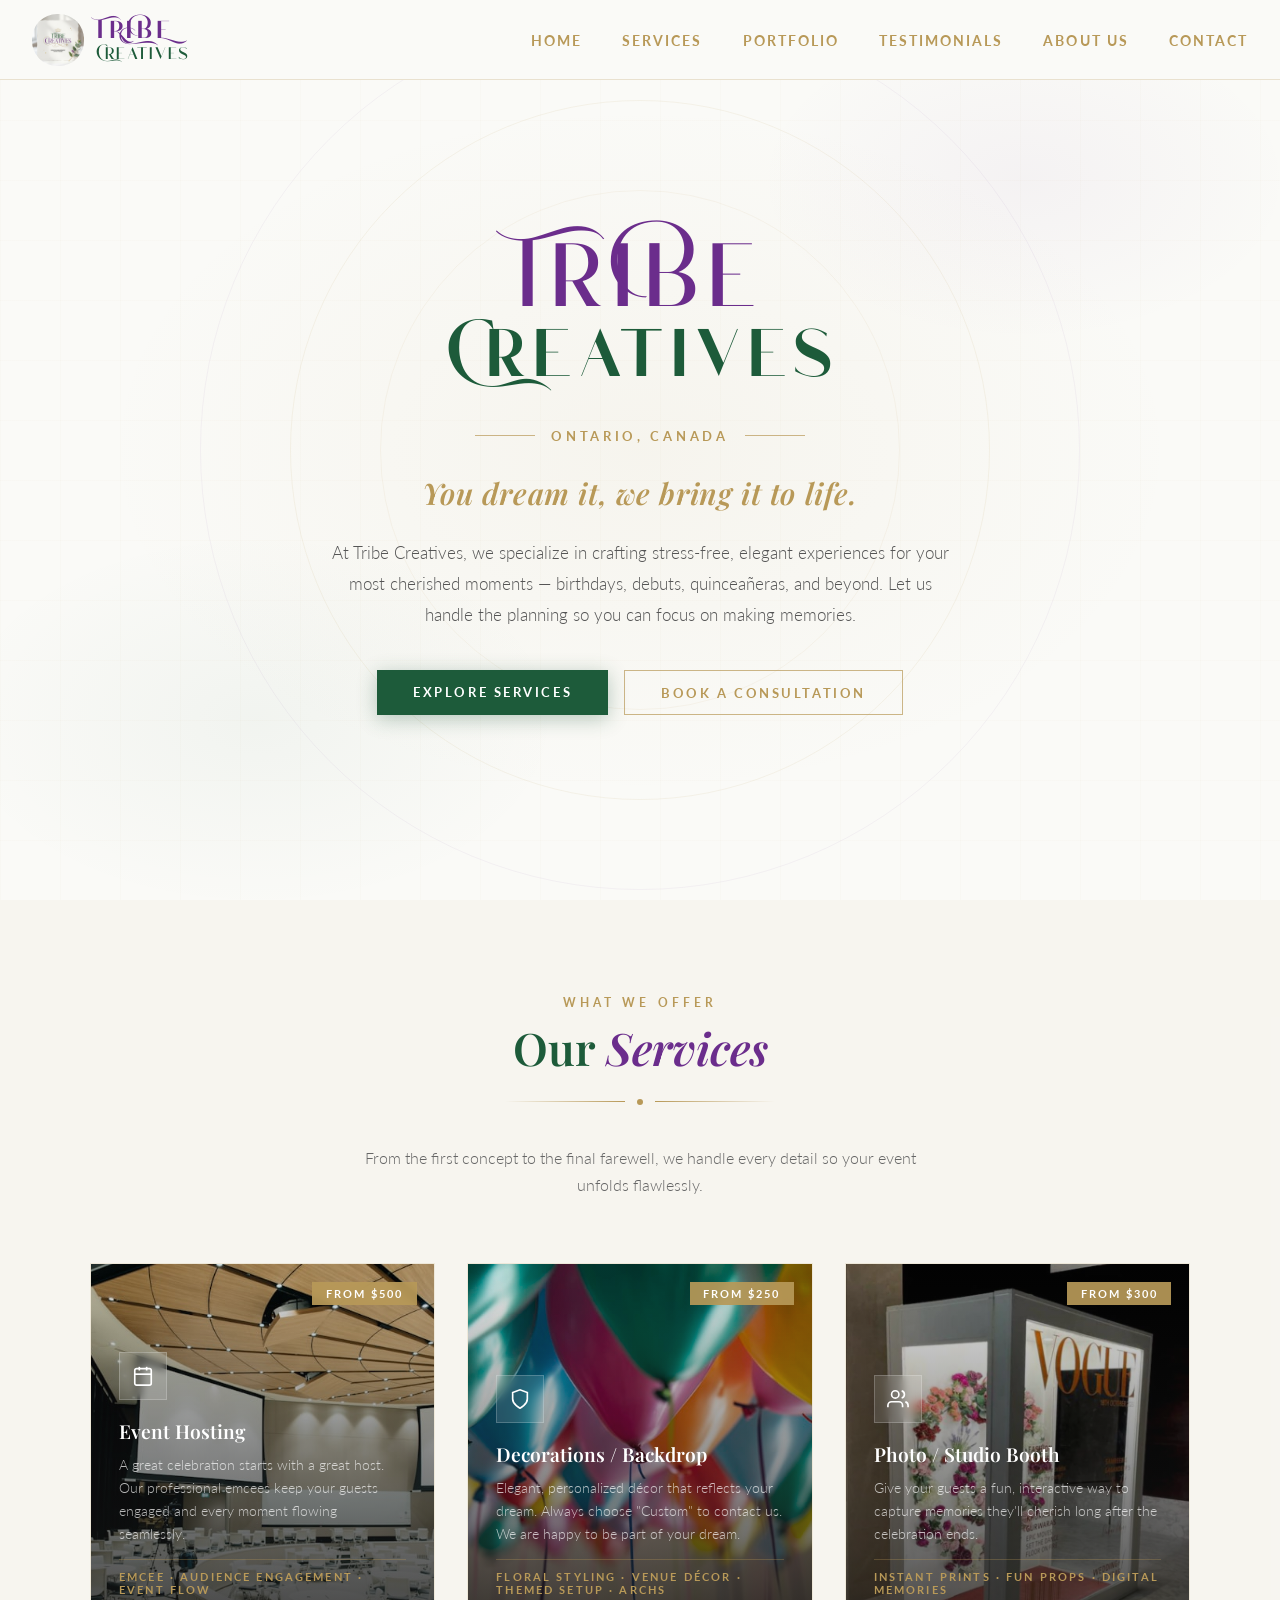
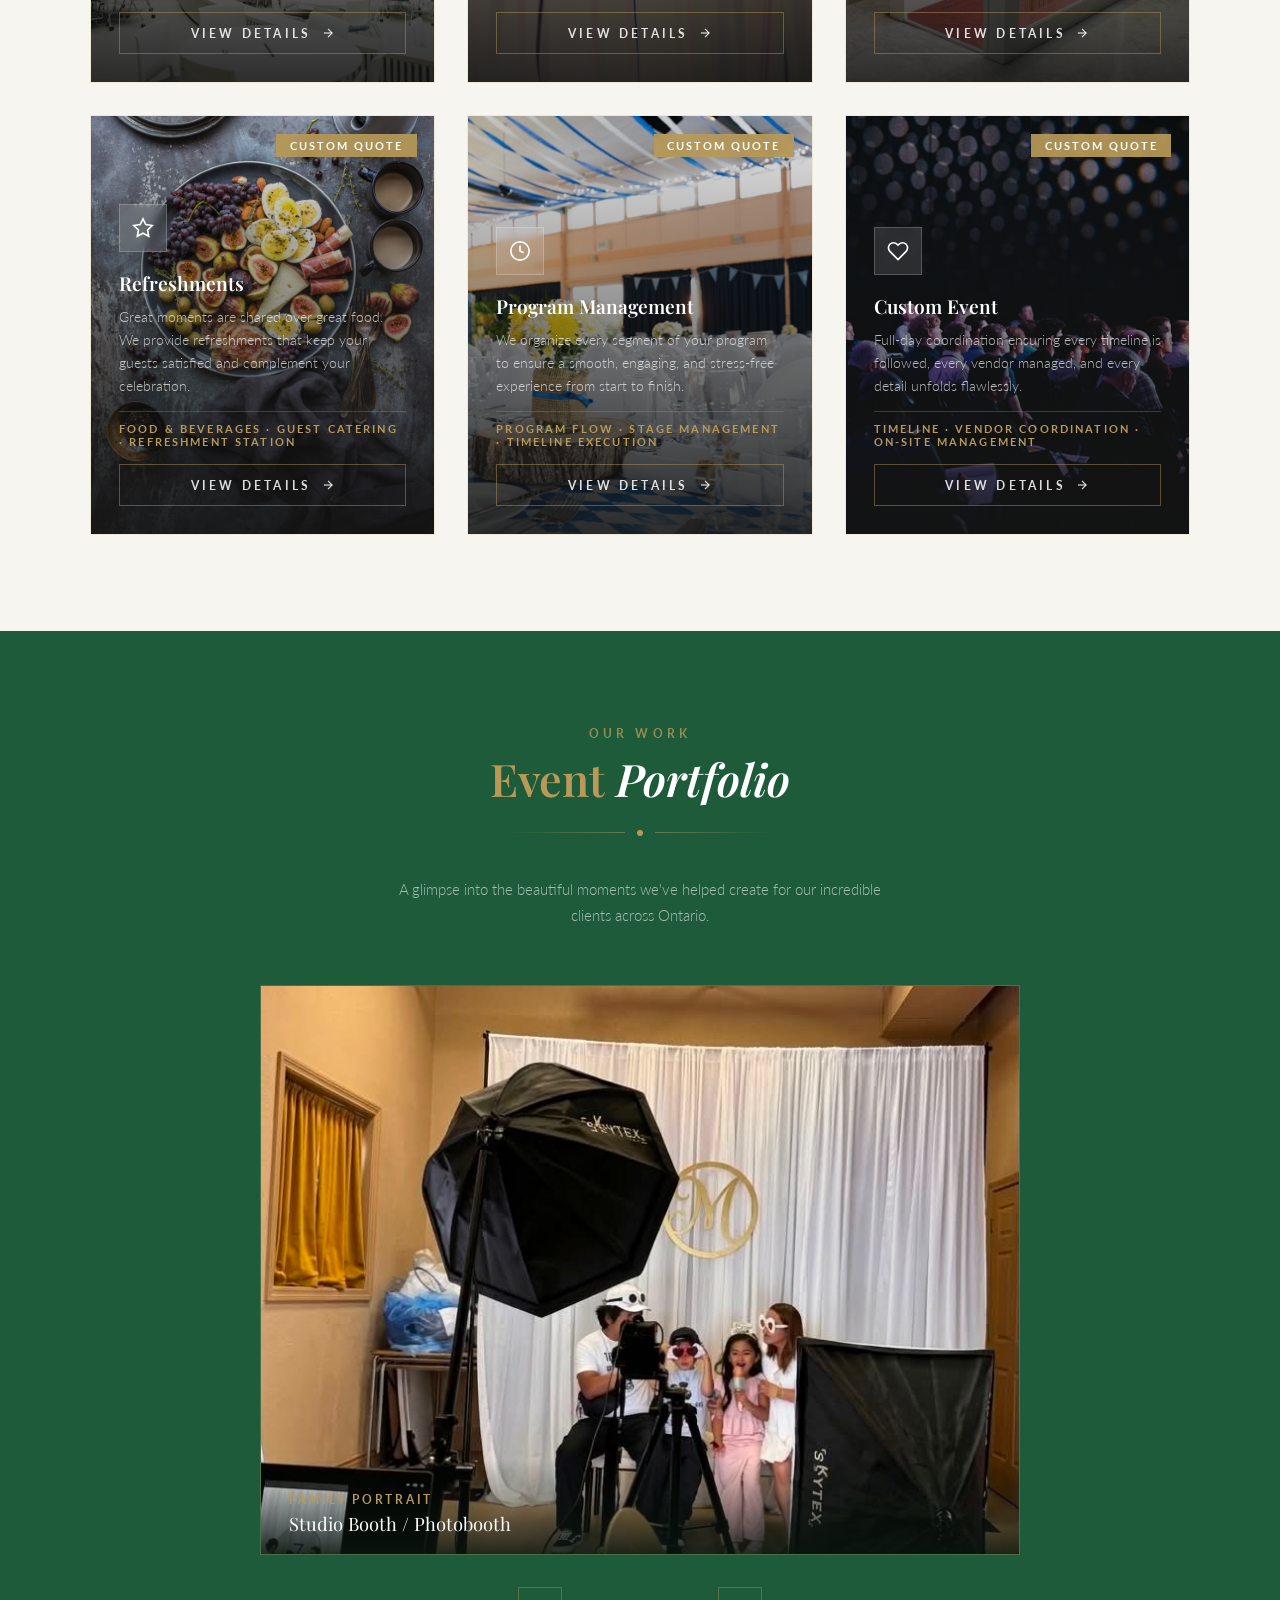
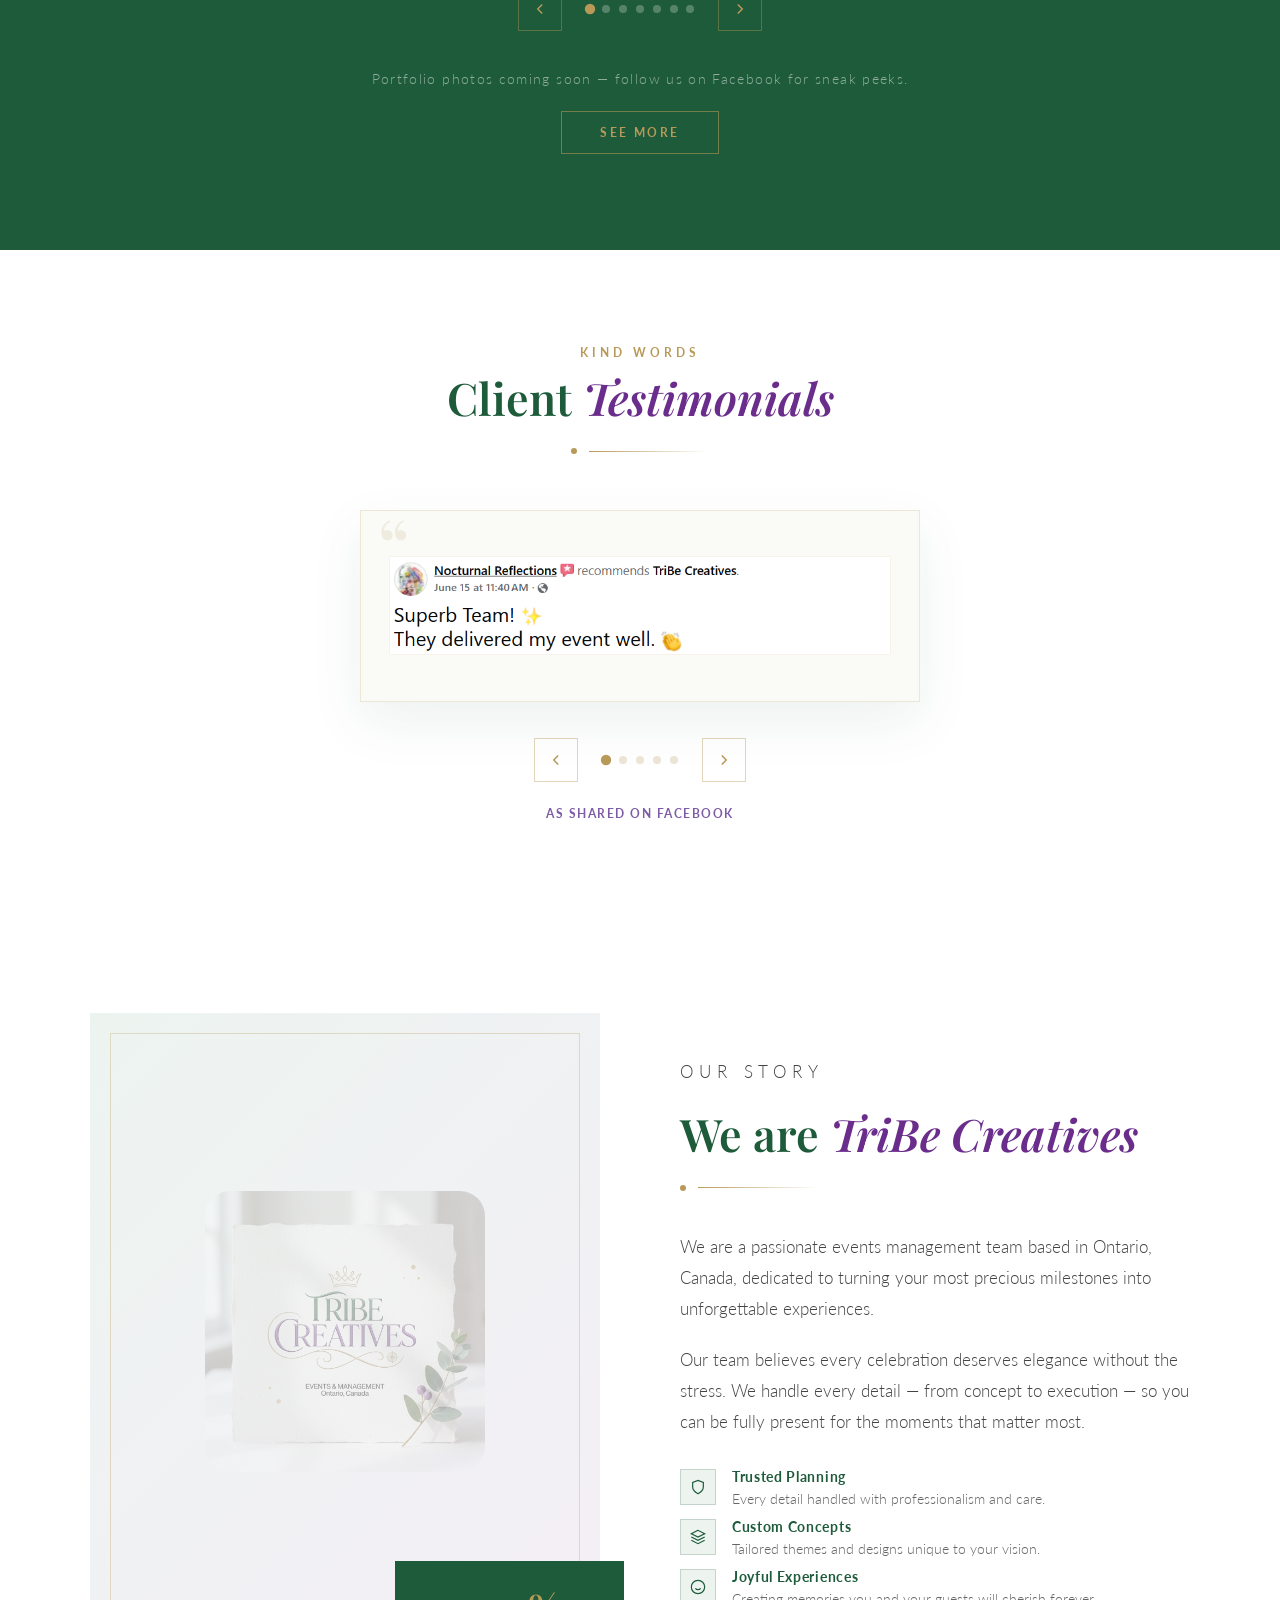
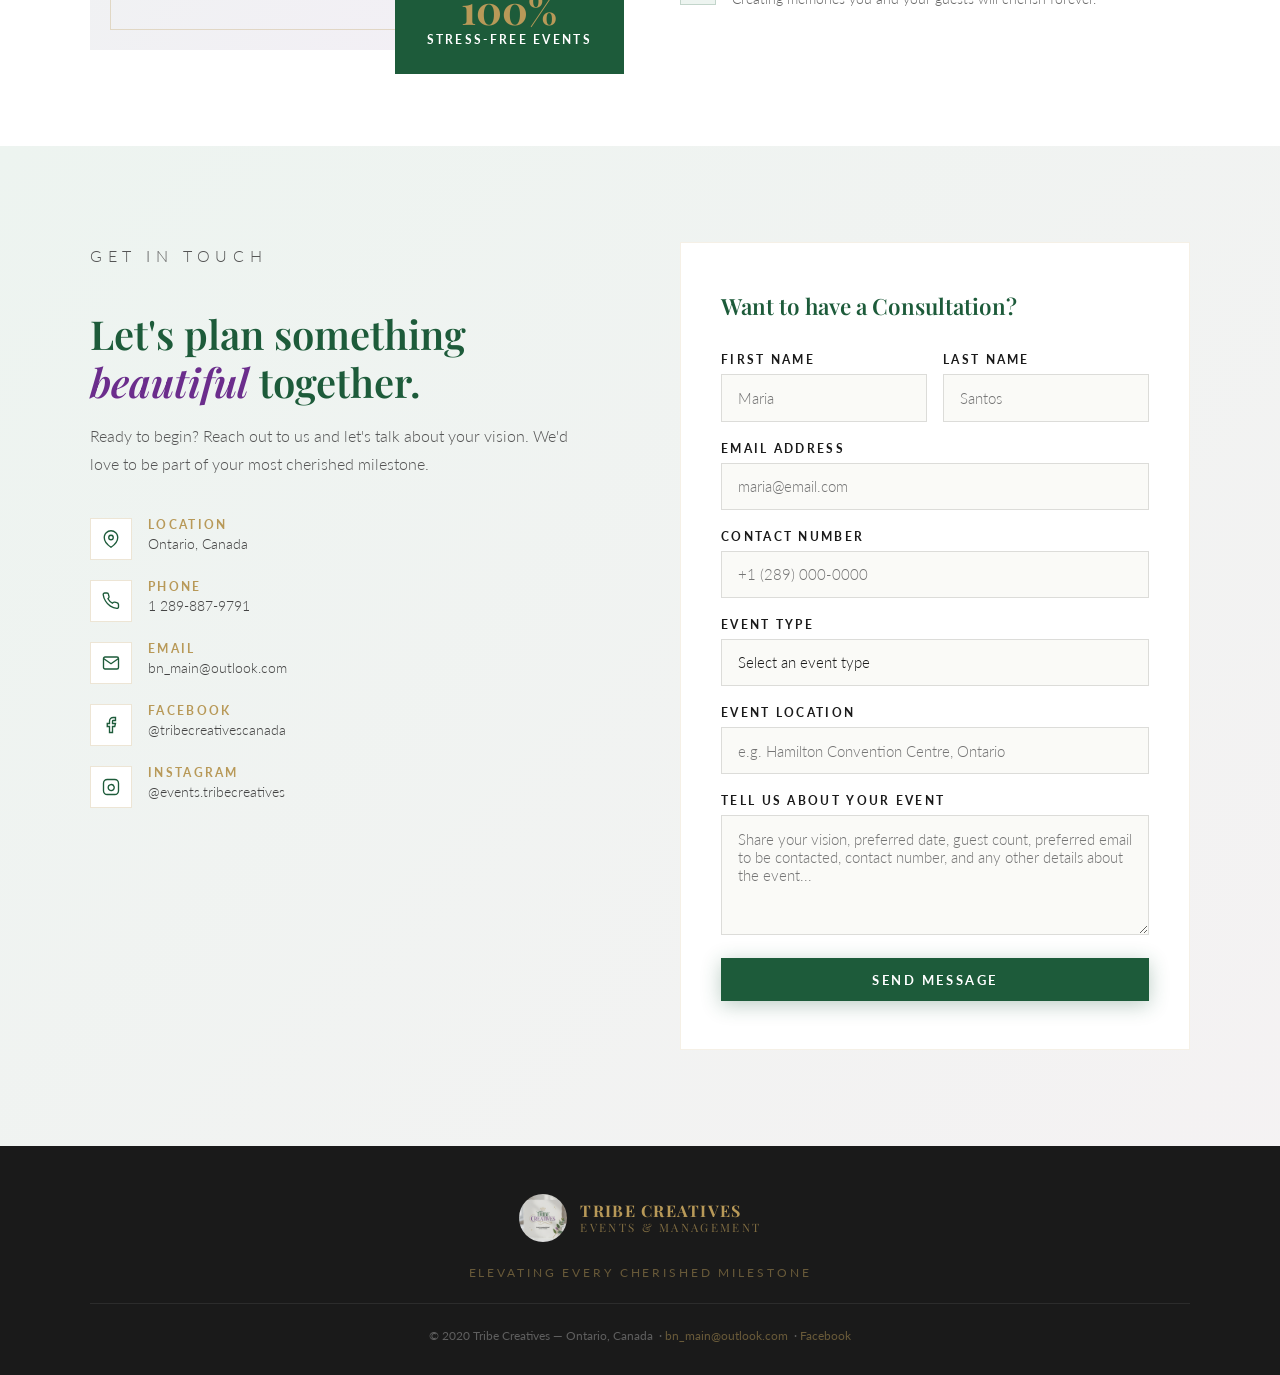
==== commit dcb16e49: "chore: auto-add new portfolio item [skip ci]" ====
--- a/index.html
+++ b/index.html
@@ -841,6 +841,12 @@
     title:     'Backdrop Decorations', // white title shown below label
     bg:        '#1d1520'             // background colour while image loads
   },
+    {
+    src:       'assets/Portfolio/temp-image-path.jpg', // path to your image
+    eventType: 'Birthday',    // gold label shown top-left of slide
+    title:     'Backdrop Decorations', // white title shown below label
+    bg:        '#1d1520'             // background colour while image loads
+  },
   // NEW_PROJECT_OBJECT_HERE
 ];
 
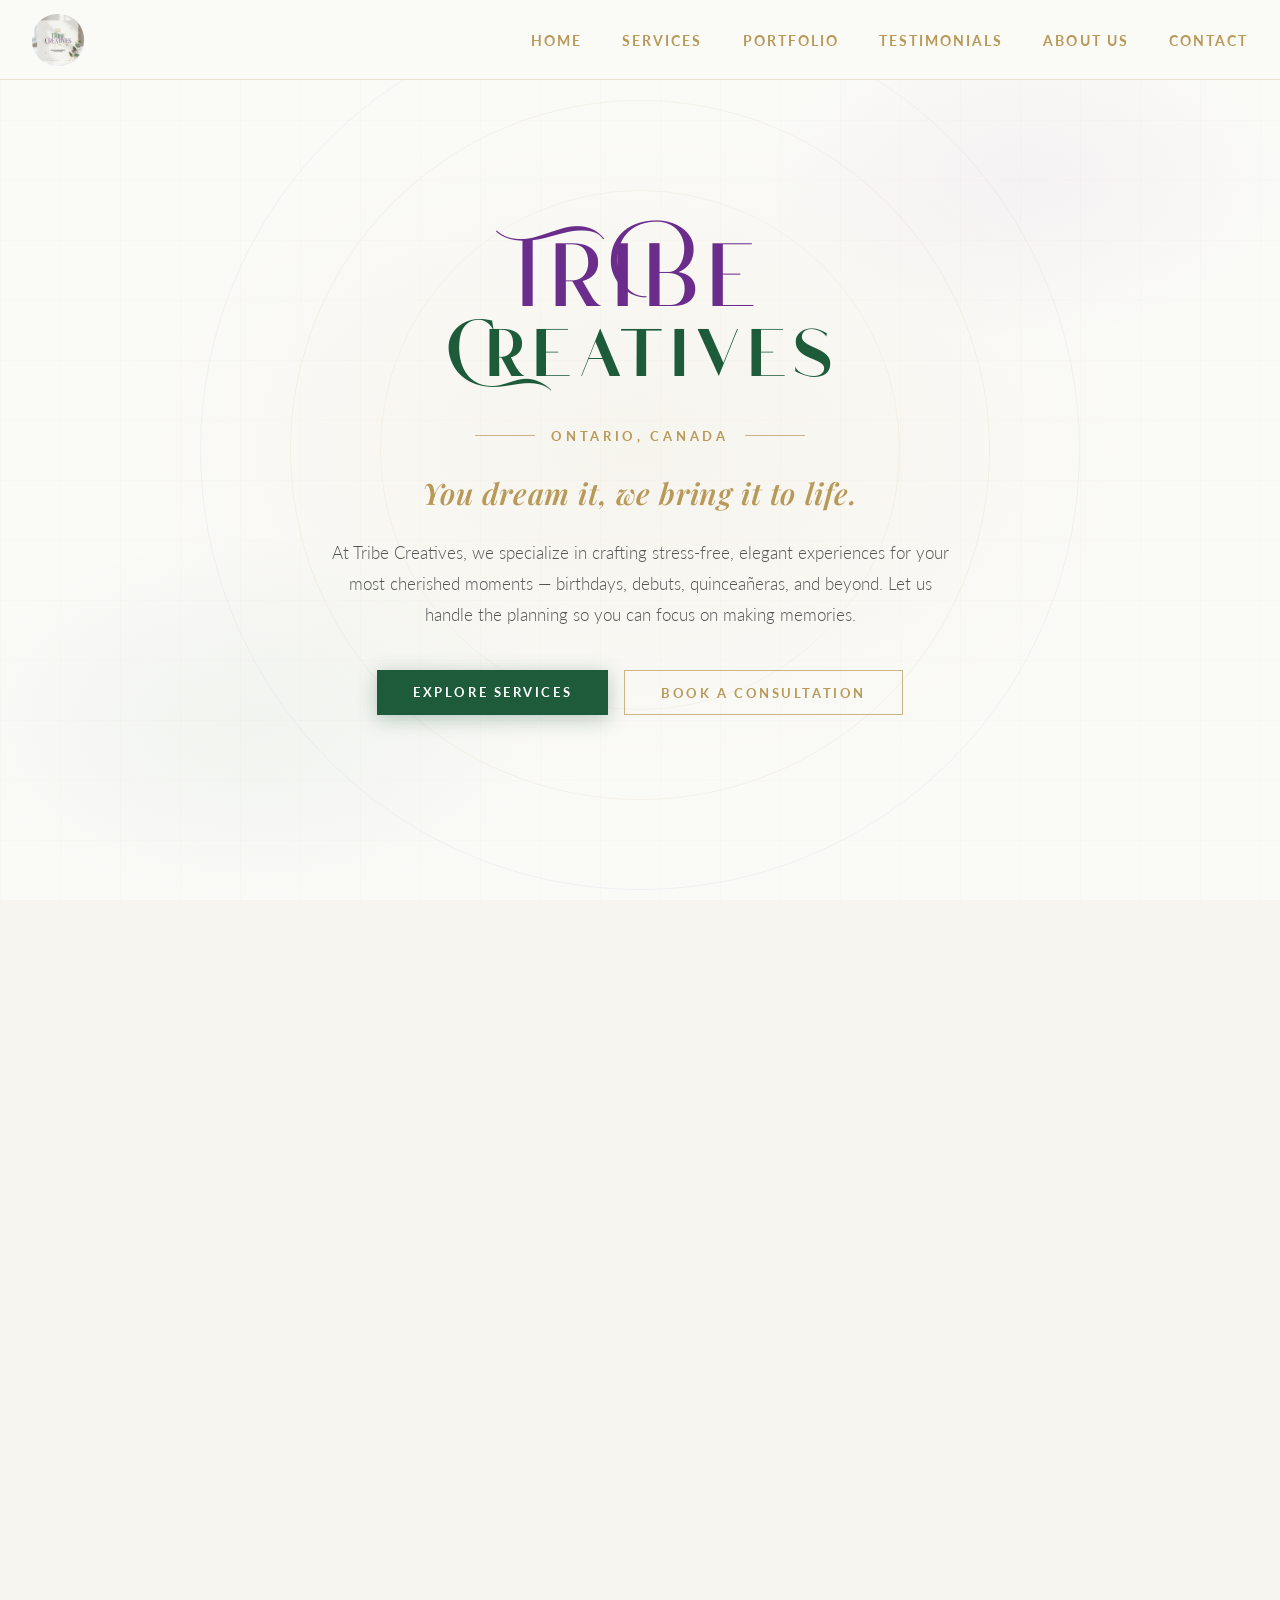
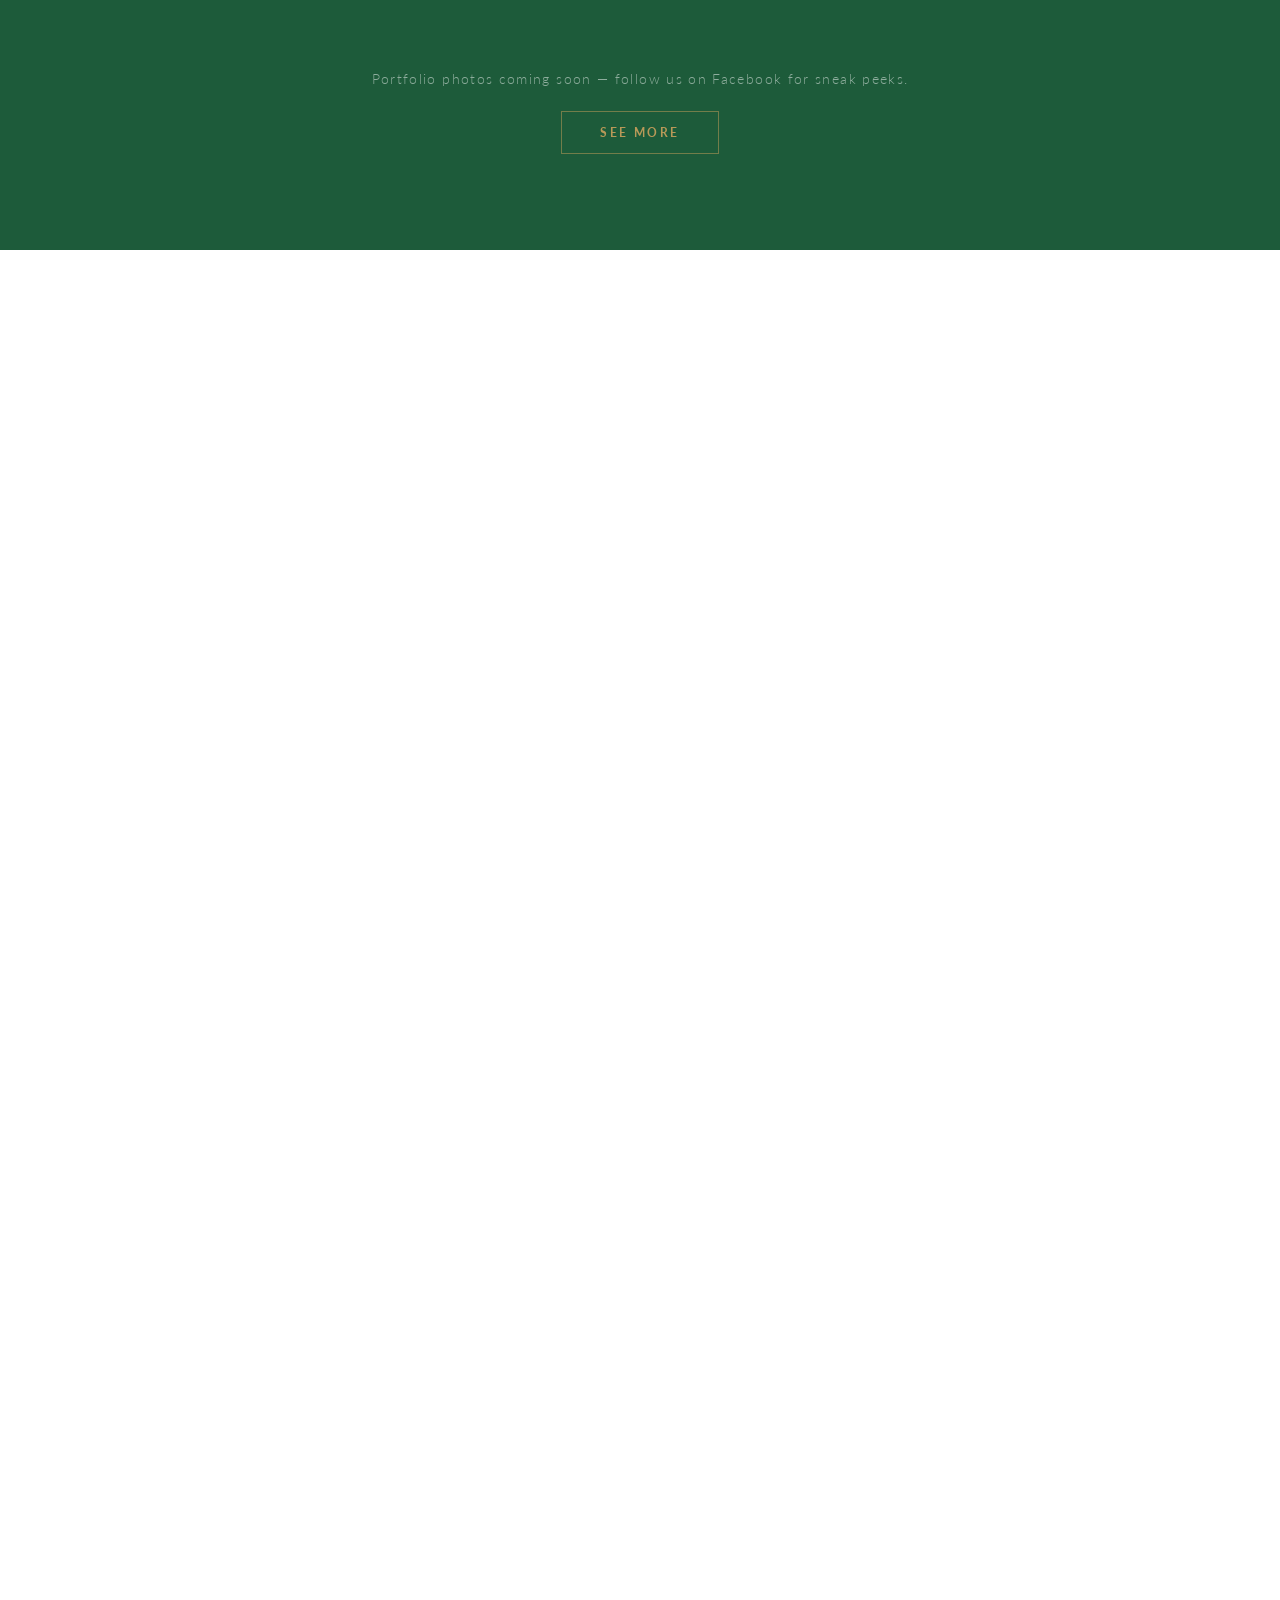
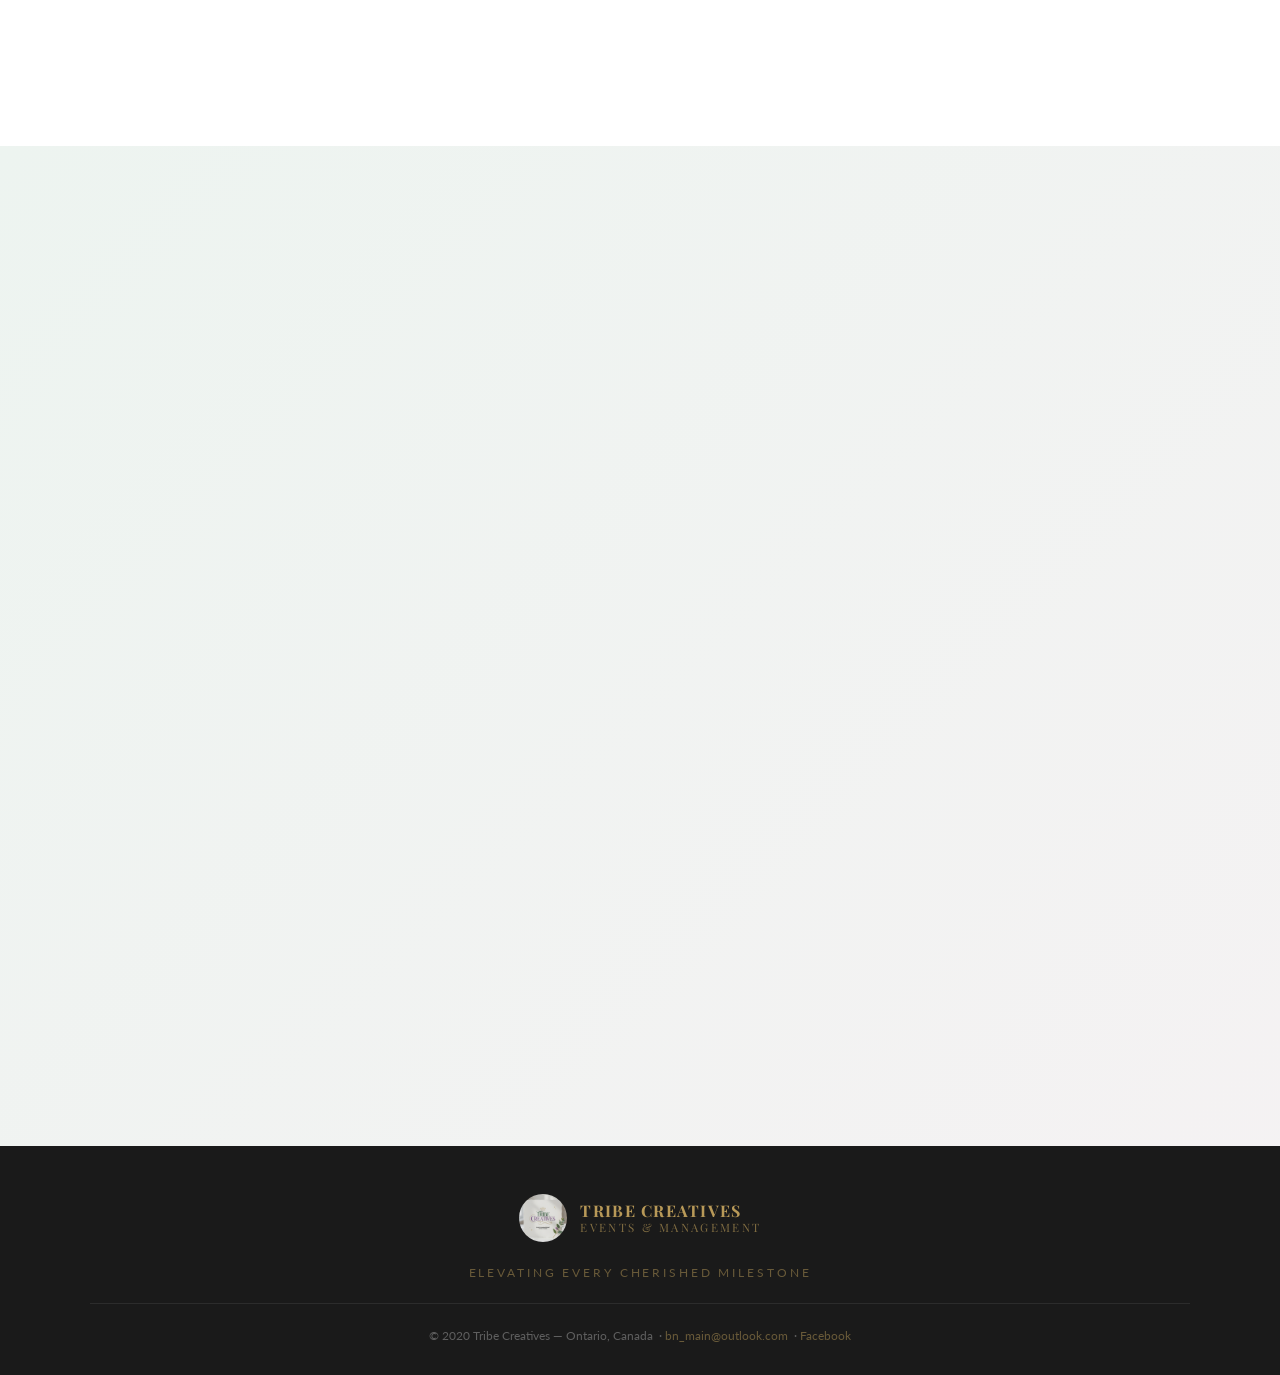
==== commit 0c0eb84d: "Update index.html" ====
--- a/index.html
+++ b/index.html
@@ -769,508 +769,8 @@
   </div>
 </div>
 
-<script>
-/* SECURITY HELPERS */
-function sanitizeText(str) { const d = document.createElement('div'); d.textContent = str; return d.textContent; }
-function isValidEmail(email) { return /^[^\s@]+@[^\s@]+\.[^\s@]{2,}$/.test(email); }
-function isValidPhone(phone) { return /^[0-9+\-() ]{7,20}$/.test(phone); }
-function setFieldError(el, msg) {
-  el.classList.add('field-error');
-  let m = el.parentElement.querySelector('.field-error-msg');
-  if (!m) { m = document.createElement('span'); m.className = 'field-error-msg'; el.parentElement.appendChild(m); }
-  m.textContent = msg;
-}
-function clearAllErrors(container) {
-  container.querySelectorAll('.field-error').forEach(e => e.classList.remove('field-error'));
-  container.querySelectorAll('.field-error-msg').forEach(e => e.remove());
-}
-
-/* This is where to add the new image for the portfolio */
-/* ================================================================
-   PORTFOLIO DATA — YOUR ONLY EDIT POINT FOR PORTFOLIO SLIDES
-   ================================================================
-   HOW TO ADD A NEW SLIDE (3 steps):
-     1. Copy one { } block below
-     2. Paste it after the last entry, before the closing ]
-     3. Update src, eventType, title, and bg
-     Save. The carousel builds automatically — no other changes needed.
-
-   HOW TO REMOVE: delete the { } block.
-   HOW TO REORDER: cut and paste blocks into any order.
-
-   IMAGE SIZING: all slides use a 4:3 frame with object-fit:cover.
-   Your photo always fills the frame at the same size regardless of
-   its original dimensions. No stretching, no gaps.
-   ================================================================ */
-const PORTFOLIO_DATA = [
-
-  {
-    src:       'assets/Services/s-photobooth-1.jpg', // path to your image
-    eventType: 'Family Portrait',    // gold label shown top-left of slide
-    title:     'Studio Booth / Photobooth', // white title shown below label
-    bg:        '#1d1520'             // background colour while image loads
-  },
-
-  {
-    src:       'assets/Services/s-backdrop-3.jpg', // path to your image
-    eventType: 'Birthday',    // gold label shown top-left of slide
-    title:     'Backdrop / Photo Booth', // white title shown below label
-    bg:        '#1d1520'             // background colour while image loads
-  },
-  {
-    src:       'assets/Services/s-refreshment-1.jpg', // path to your image
-    eventType: 'Refreshment Birthday Cake / Dessert',    // gold label shown top-left of slide
-    title:     'Cake / Dessert', // white title shown below label
-    bg:        '#1d1520'             // background colour while image loads
-  },
-  {
-    src:       'assets/Services/s-backdrop-closeup-2.jpg', // path to your image
-    eventType: 'Wedding',    // gold label shown top-left of slide
-    title:     'Full Event Setup / Stage Stup', // white title shown below label
-    bg:        '#1d1520'             // background colour while image loads
-  },
-  {
-    src:       'assets/Services/s-stage-setup-2.jpg', // path to your image
-    eventType: 'Birthday',    // gold label shown top-left of slide
-    title:     'Stage Setup', // white title shown below label
-    bg:        '#1d1520'             // background colour while image loads
-  },
-  {
-    src:       'assets/Services/s-backdrop-6.jpg', // path to your image
-    eventType: 'Birthday',    // gold label shown top-left of slide
-    title:     'Backdrop Decorations', // white title shown below label
-    bg:        '#1d1520'             // background colour while image loads
-  },
-    {
-    src:       'assets/Portfolio/temp-image-path.jpg', // path to your image
-    eventType: 'Birthday',    // gold label shown top-left of slide
-    title:     'Backdrop Decorations', // white title shown below label
-    bg:        '#1d1520'             // background colour while image loads
-  },
-  // NEW_PROJECT_OBJECT_HERE
-];
-
-  /*HERE'S THE LINE OF NEW IMAGES*/
-
-/* Builds all slides from PORTFOLIO_DATA and wires up the carousel.
-   Called once on page load — do not call manually. */
-function renderPortfolio() {
-  const track    = document.getElementById('portfolioTrack');
-  const dotsWrap = document.getElementById('portfolioDots');
-  track.innerHTML = '';
-  dotsWrap.innerHTML = '';
-
-  if (!PORTFOLIO_DATA.length) {
-    track.innerHTML = '<div class="portfolio-slide is-placeholder"><svg viewBox="0 0 24 24" fill="none" stroke="currentColor" stroke-width="1"><rect x="3" y="3" width="18" height="18" rx="2"/><circle cx="8.5" cy="8.5" r="1.5"/><polyline points="21 15 16 10 5 21"/></svg><span>Portfolio Photos Coming Soon</span></div>';
-    return;
-  }
-
-  let current = 0;
-
-  PORTFOLIO_DATA.forEach(function(item, i) {
-    var slide = document.createElement('div');
-    slide.className = 'portfolio-slide';
-    if (item.bg) slide.style.background = item.bg;
-
-    var img = document.createElement('img');
-    img.src = item.src;
-    img.alt = (item.eventType || '') + ' — ' + (item.title || '');
-    slide.appendChild(img);
-
-    // Caption always rendered — position:relative on .portfolio-slide
-    // is the CSS fix that makes it anchor correctly.
-    var cap = document.createElement('div');
-    cap.className = 'portfolio-caption';
-    cap.innerHTML = '<span>' + sanitizeText(item.eventType || '') + '</span><p>' + sanitizeText(item.title || '') + '</p>';
-    slide.appendChild(cap);
-
-    track.appendChild(slide);
-
-    var dot = document.createElement('button');
-    dot.className = 'portfolio-dot' + (i === 0 ? ' active' : '');
-    dot.setAttribute('aria-label', 'Slide ' + (i + 1));
-    dot.addEventListener('click', function() { goTo(i); });
-    dotsWrap.appendChild(dot);
-  });
-
-  var slides = track.querySelectorAll('.portfolio-slide');
-
-  function goTo(idx) {
-    current = (idx + slides.length) % slides.length;
-    track.style.transform = 'translateX(-' + (current * 100) + '%)';
-    dotsWrap.querySelectorAll('button').forEach(function(d, i) { d.classList.toggle('active', i === current); });
-  }
-
-  document.getElementById('portfolioPrevBtn').addEventListener('click', function() { goTo(current - 1); });
-  document.getElementById('portfolioNextBtn').addEventListener('click', function() { goTo(current + 1); });
-}
-
-/* ================================================================
-   SERVICE DATA — SINGLE SOURCE OF TRUTH FOR ALL SERVICE CONTENT
-   ================================================================
-   WHAT THIS CONTROLS (auto-updates everywhere on change):
-     Service name   → modal header, card h3, booking form chip
-     Event type     → modal page label, image badge, footer pill
-     Title          → modal page title, booking form chip
-     Price          → card price badge, modal price block, booking form
-     Desc/includes  → modal info panel only
-
-   HOW TO RENAME:
-     Change  name: 'Hosting'  to  name: 'Professional Hosting'
-     Done. Card badge, modal header, booking form — all update.
-
-   HOW TO RENAME AN EVENT / CHANGE A TITLE:
-     Find the page inside pages:[] and change eventType or title.
-     Example:  title: '360 Slow-Mo Video Booth'  -> any new name
-     Updates: modal title, image badge, pill, and booking chip.
-
-   HOW TO CHANGE A PRICE:
-     Change  price: '$300'  inside the page object.
-     Card badge shows first page price automatically.
-   ================================================================ */
-const SERVICE_DATA = {
-
-  /* HOSTING — change name here to rename the service everywhere */
- hosting: {
-    name: 'Event Hosting',
-    pages: [
-      { eventType: 'Premium', title: 'Premium Hosting', price: '$500', priceLabel: 'Starting at', desc: 'Full-service hosting featuring audience engagement, interactive games, and professional program direction.', 
-      includes: ['Professional Event Emcee','Basic Script Writing','Key Announcements','Microphone Handling','Full Script & Speech Writing','Interactive Games & Engagement','Comprehensive Program Management','VIP Guest Handling'], image: 'assets/Services/s-fullevent-setup-1.jpg' },
-
-      { eventType: 'Custom', title: 'Custom Hosting Package', price: 'Custom Quote', priceLabel: 'Pricing', desc: 'Tailored hosting for unique events, brand launches, or specific events or ceremonies. Define your dream, and allow us to handle the details.', 
-      includes: ['Tailored Event Script','Dedicated Event Emcee','Special Segment Hosting','Panel & Program Management','Custom Flow Design'], image: 'assets/Services/s-fullevent-setup-4.jpg' }
-    ]
-  },
-
-  /* DECORATIONS — change name here to rename everywhere */
-  decorations: {
-    name: 'Decorations / Backdrop',
-    pages: [
-      { eventType: 'Basic', title: 'Basic Décor Package', price: '$250', priceLabel: 'Starting at', desc: 'Simple, elegant backdrop setup with essential table styling and accent lighting.', 
-      includes: ['Single Backdrop Setup', 'Personalized Design'], image: 'assets/Services/s-backdrop-5.jpg' },
-
-      { eventType: 'Standard', title: 'Standard Décor Package', price: '$400', priceLabel: 'Starting at', desc: 'Themed decor, balloon or floral installations, and a cohesive design that brings a specific vision to life.', 
-      includes: ['Themed Backdrop Design','Balloon or Floral Installations', 'Personalized Design'], image: 'assets/Services/s-backdrop-2.jpg' },
-
-      { eventType: 'Premium', title: 'Premium Décor Package', price: '$600', priceLabel: 'Starting at', desc: 'Full-room transformation including 3D backdrops, premium linens, custom structural pieces', 
-      includes: ['Full Room Transformation','Custom 3D Backdrop Setup','Premium Linens & Draping','Floral Centerpiece Clusters'], image: 'assets/Services/s-backdrop-3.jpg' },
-
-      { eventType: 'Custom', title: 'Custom Decoration Package', price: 'Custom Quote', priceLabel: 'Pricing', desc: 'Environment creation, including unique structural installations, specialty prop sourcing, and personalized theme development. Define your dream, and allow us to handle the details.', 
-      includes: ['Backdrop Design','Unique Structural Installations','Specialty Prop Sourcing','Personalized Theme Development','Professional Installation Team'], image: 'assets/Services/s-backdrop-4.jpg' }
-    ]
-  },
-
-  /* PHOTO BOOTH — change name here to rename everywhere */
-  photobooth: {
-    name: 'Photo / Studio Booth',
-    pages: [
-      { eventType: 'Basic', title: 'Basic Booth', price: '$300', priceLabel: 'Starting at', desc: 'Digital-only photo capture, social media sharing station, and a digital gallery.', 
-      includes: ['Standard Backdrop','Personalized Photo Booth Design'], image: 'assets/Services/s-photobooth-1.jpg' },
-
-      { eventType: 'Standard', title: 'Standard Booth', price: '$450', priceLabel: 'Starting at', desc: 'Unlimited high-quality physical prints, themed props, and a professional on-site attendant.', 
-      includes: ['Themed Prop Collection','Digital Sharing Station','Professional On-Site Attendant','Personalized Photo Booth Design'], image: 'assets/Services/s-backdrop-6.jpg' },
-
-      { eventType: 'Premium', title: 'Premium Booth', price: '$650', priceLabel: 'Starting at', desc: 'Studio-grade lighting, high-resolution DSLR quality, custom branding/overlays, and live retouching.', 
-      includes: ['Studio-Grade Lighting','Professional DSLR Quality','High-Res Print Station','Custom Photo Border/Branding','Personalized Photo Booth Design'], image: 'assets/Services/s-fullevent-setup-closeup-4.jpg' },
-
-      { eventType: 'Custom', title: 'Custom Booth Package', price: 'Custom Quote', priceLabel: 'Pricing', desc: 'fully branded interfaces, or custom green-screen effects. Define your dream, and allow us to handle the details.', 
-      includes: ['Video/Photo Overlays','Fully Branded Interface','Custom Backdrop/Props','On-Site Technical Support'], image: 'assets/Services/s-stage-setup-4.jpg' }
-    ]
-  },
-
-  /* REFRESHMENTS — change name here to rename everywhere */
-  refreshments: {
-    name: 'Refreshments',
-    pages: [
-      { eventType: 'Custom', title: 'Custom Refreshment Package', price: 'Custom Quote', priceLabel: 'Pricing', desc: 'A fully personalized menu, including specialty cuisines, specific dietary accommodations, and chef-led service. Define your dream, and allow us to handle the details.', 
-      includes: ['Menu Planning','Customized Beverage Service'], image: 'assets/Services/s-refreshment-1.jpg' }
-    ]
-  },
-
-  /* PROGRAM MANAGEMENT — change name here to rename everywhere */
-  program: {
-    name: 'Program Management',
-    pages: [
-      { eventType: 'Custom', title: 'Custom Program Management', price: 'Custom Quote', priceLabel: 'Pricing', desc: 'Specialized management for multi-day events, gala productions, or unique performances requiring production support. Define your dream, and allow us to handle the details.', 
-      includes: ['Program Design','Multi-Stage Management','Staff Support'], image: 'assets/Services/s-fullevent-setup-4.jpg' }
-    ]
-  },
-
-  /* EVENT COORDINATION — change name here to rename everywhere */
-  coordination: {
-    name: 'Custom Event',
-    pages: [
-      { eventType: 'Custom', title: 'Custom Event Package', price: 'Custom Quote', priceLabel: 'Pricing', desc: 'A completely personalized event solution built from scratch to meet specific, non-standard event requirements. Define your dream, and allow us to handle the details.', 
-      includes: ['Personalized Event','Personalized Designs','Flexible Budget Planning'], image: 'assets/Services/s-fullevent-setup-4.jpg' }
-    ]
-  }
-
-}; // end SERVICE_DATA
-
-/* Reads SERVICE_DATA and updates each service card's price badge and
-   h3 title so they always match the data above. Runs once on load. */
-function initServiceCards() {
-  document.querySelectorAll('.service-card[data-service-key]').forEach(function(card) {
-    var key = card.getAttribute('data-service-key');
-    var svc = SERVICE_DATA[key];
-    if (!svc || !svc.pages.length) return;
-    var badge = card.querySelector('.svc-price-badge');
-    if (badge) {
-      var fp = svc.pages[0].price;
-      badge.textContent = (fp === 'Custom Quote') ? 'Custom Quote' : 'From ' + fp;
-    }
-    var h3 = card.querySelector('.svc-content h3');
-    if (h3) h3.textContent = svc.name;
-  });
-}
-
-/* SERVICE DETAIL MODAL */
-var sdm = { serviceKey: null, pages: [], current: 0 };
-
-function openDetailModal(serviceKey) {
-  var data = SERVICE_DATA[serviceKey];
-  if (!data) return;
-  sdm.serviceKey = serviceKey;
-  sdm.pages = data.pages;
-  sdm.current = 0;
-  document.getElementById('sdmServiceName').textContent = sanitizeText(data.name);
-
-  var infoTrack = document.getElementById('sdmInfoTrack');
-  infoTrack.innerHTML = '';
-  data.pages.forEach(function(p) {
-    var page = document.createElement('div');
-    page.className = 'sdm-info-page';
-    var isCustom = p.price === 'Custom Quote';
-    var priceHTML = isCustom
-      ? '<span class="sdm-price-from">' + sanitizeText(p.priceLabel) + '</span><span class="sdm-price-amount" style="font-size:1.35rem">Custom</span>'
-      : '<span class="sdm-price-from">' + sanitizeText(p.priceLabel) + '</span><span class="sdm-price-amount">' + sanitizeText(p.price) + '</span><span class="sdm-price-unit">/ event</span>';
-    var items = p.includes.map(function(i) { var li = document.createElement('li'); li.textContent = sanitizeText(i); return li.outerHTML; }).join('');
-    page.innerHTML = '<span class="sdm-event-type-label">' + sanitizeText(p.eventType) + '</span><h3 class="sdm-event-title">' + sanitizeText(p.title) + '</h3><div class="sdm-price-block">' + priceHTML + '</div><p class="sdm-desc">' + sanitizeText(p.desc) + '</p><span class="sdm-includes-label">What\'s Included</span><ul class="sdm-includes-list">' + items + '</ul><p class="sdm-avail-note">Availability varies by date. Our team will confirm within 24 hours.</p>';
-    infoTrack.appendChild(page);
-  });
-
-  var imgTrack = document.getElementById('sdmImgTrack');
-  imgTrack.innerHTML = '';
-  data.pages.forEach(function(p) {
-    var page = document.createElement('div');
-    if (p.image) {
-      page.className = 'sdm-img-page';
-      var img = document.createElement('img'); img.src = p.image; img.alt = sanitizeText(p.eventType); page.appendChild(img);
-      var badge = document.createElement('div'); badge.className = 'sdm-img-badge'; badge.textContent = sanitizeText(p.eventType); page.appendChild(badge);
-    } else {
-      page.className = 'sdm-img-page no-img';
-      page.innerHTML = '<svg viewBox="0 0 24 24" fill="none" stroke="currentColor" stroke-width="1"><rect x="3" y="3" width="18" height="18" rx="2"/><circle cx="8.5" cy="8.5" r="1.5"/><polyline points="21 15 16 10 5 21"/></svg><span>Photos coming soon</span>';
-    }
-    imgTrack.appendChild(page);
-  });
-
-  var dotsWrap = document.getElementById('sdmDots');
-  dotsWrap.innerHTML = '';
-  data.pages.forEach(function(_, i) {
-    var d = document.createElement('button');
-    d.className = 'sdm-dot' + (i === 0 ? ' active' : '');
-    d.setAttribute('aria-label', 'Go to page ' + (i + 1));
-    d.addEventListener('click', function() { sdmGoTo(i); });
-    dotsWrap.appendChild(d);
-  });
-
-  sdmGoTo(0);
-  document.getElementById('svcDetailOverlay').classList.add('active');
-  document.body.style.overflow = 'hidden';
-}
-
-function sdmGoTo(idx) {
-  var total = sdm.pages.length;
-  sdm.current = (idx + total) % total;
-  var p = sdm.pages[sdm.current];
-  document.getElementById('sdmInfoTrack').style.transform = 'translateX(-' + (sdm.current * 100) + '%)';
-  document.getElementById('sdmImgTrack').style.transform  = 'translateX(-' + (sdm.current * 100) + '%)';
-  document.querySelectorAll('.sdm-dot').forEach(function(d, i) { d.classList.toggle('active', i === sdm.current); });
-  document.getElementById('sdmPageCounter').textContent = (sdm.current + 1) + ' / ' + total;
-  var svcName = SERVICE_DATA[sdm.serviceKey].name;
-  document.getElementById('sdmSelectionPill').innerHTML = '<span class="pill-svc">' + sanitizeText(svcName) + '</span><span class="pill-sep">·</span><span class="pill-event">' + sanitizeText(p.eventType) + '</span><span class="pill-sep">·</span><span class="pill-price">' + sanitizeText(p.price) + '</span>';
-}
-
-function closeDetailModal() {
-  document.getElementById('svcDetailOverlay').classList.remove('active');
-  document.body.style.overflow = '';
-}
-
-document.getElementById('sdmPrevBtn').addEventListener('click', function() { sdmGoTo(sdm.current - 1); });
-document.getElementById('sdmNextBtn').addEventListener('click', function() { sdmGoTo(sdm.current + 1); });
-document.getElementById('sdmCloseBtn').addEventListener('click', closeDetailModal);
-document.getElementById('sdmBackBtn').addEventListener('click', closeDetailModal);
-
-/* ================================================================
-   FIX: Modal closes when user selects/drags text inside it
-   ================================================================
-   Root cause: when you click inside the modal and drag text to
-   select it, mouseup lands on the overlay, firing a 'click' event
-   with e.target === overlay — which triggered closeDetailModal().
-
-   Fix: track where mousedown started. Only close if BOTH mousedown
-   AND click landed on the backdrop itself, never on a child element.
-   ================================================================ */
-var _svcMdownOnBackdrop  = false;
-var _bookMdownOnBackdrop = false;
-
-var svcOverlay = document.getElementById('svcDetailOverlay');
-svcOverlay.addEventListener('mousedown', function(e) { _svcMdownOnBackdrop = (e.target === svcOverlay); });
-svcOverlay.addEventListener('click', function(e) {
-  if (e.target === svcOverlay && _svcMdownOnBackdrop) closeDetailModal();
-  _svcMdownOnBackdrop = false;
-});
-
-document.getElementById('sdmProceedBtn').addEventListener('click', function() {
-  var p = sdm.pages[sdm.current];
-  goToBookingFrom(SERVICE_DATA[sdm.serviceKey].name, p.eventType, p.title, p.price);
-});
-
-/* BOOKING MODAL */
-function goToBookingFrom(serviceName, eventType, eventTitle, price) {
-  closeDetailModal();
-  setTimeout(function() {
-    document.getElementById('bmChipService').textContent  = sanitizeText(serviceName);
-    document.getElementById('bmChipEvent').textContent    = sanitizeText(eventTitle);
-    document.getElementById('bmChipPrice').textContent    = sanitizeText(price);
-    document.getElementById('bf-selected-service').value = sanitizeText(serviceName);
-    document.getElementById('bf-selected-event').value   = sanitizeText(eventTitle);
-    document.getElementById('bf-selected-price').value   = sanitizeText(price);
-    document.getElementById('bf-service-name').value     = sanitizeText(serviceName);
-    document.getElementById('bf-event-name').value       = sanitizeText(eventTitle);
-    document.getElementById('bf-price').value            = sanitizeText(price);
-    ['bf-fname','bf-lname','bf-email','bf-phone','bf-date','bf-notes','bf-location'].forEach(function(id) { var el = document.getElementById(id); if (el) el.value = ''; });
-    var gc = document.getElementById('bf-guest-count'); if (gc) gc.value = '';
-    clearAllErrors(document.getElementById('bookFormWrap'));
-    var btn = document.getElementById('bookSubmitBtn'); btn.disabled = false; btn.textContent = 'Book Consultation';
-    document.getElementById('bookFormWrap').style.display = 'block';
-    document.getElementById('bookSuccess').classList.remove('show');
-    document.getElementById('bookOverlay').classList.add('active');
-    document.body.style.overflow = 'hidden';
-  }, 260);
-}
-
-function closeBookModal() {
-  document.getElementById('bookOverlay').classList.remove('active');
-  document.body.style.overflow = '';
-}
-
-document.getElementById('bookCloseBtn').addEventListener('click', closeBookModal);
-document.getElementById('bookBackBtn').addEventListener('click', function() {
-  closeBookModal();
-  setTimeout(function() { document.getElementById('svcDetailOverlay').classList.add('active'); document.body.style.overflow = 'hidden'; }, 260);
-});
-
-/* Same mousedown-tracking fix for booking modal */
-var bookOverlay = document.getElementById('bookOverlay');
-bookOverlay.addEventListener('mousedown', function(e) { _bookMdownOnBackdrop = (e.target === bookOverlay); });
-bookOverlay.addEventListener('click', function(e) {
-  if (e.target === bookOverlay && _bookMdownOnBackdrop) closeBookModal();
-  _bookMdownOnBackdrop = false;
-});
-
-/* BOOKING SUBMISSION */
-function submitBooking() {
-  var btn = document.getElementById('bookSubmitBtn');
-  if (btn.disabled) return;
-  var wrap = document.getElementById('bookFormWrap');
-  clearAllErrors(wrap);
-  var fname = document.getElementById('bf-fname').value.trim();
-  var lname = document.getElementById('bf-lname').value.trim();
-  var email = document.getElementById('bf-email').value.trim();
-  var phone = document.getElementById('bf-phone').value.trim();
-  var location = document.getElementById('bf-location').value.trim();
-  var date  = document.getElementById('bf-date').value;
-  var notes = document.getElementById('bf-notes').value.trim();
-  var gRaw  = document.getElementById('bf-guest-count').value.trim();
-  var guestCount = gRaw !== '' ? parseInt(gRaw, 10) : null;
-  var hasError = false;
-  if (fname.length < 1) { setFieldError(document.getElementById('bf-fname'), 'First name is required.'); hasError = true; }
-  if (lname.length < 1) { setFieldError(document.getElementById('bf-lname'), 'Last name is required.'); hasError = true; }
-  if (!email) { setFieldError(document.getElementById('bf-email'), 'Email is required.'); hasError = true; }
-  else if (!isValidEmail(email)) { setFieldError(document.getElementById('bf-email'), 'Enter a valid email address.'); hasError = true; }
-  if (!phone) { setFieldError(document.getElementById('bf-phone'), 'Contact number is required.'); hasError = true; }
-  else if (!isValidPhone(phone)) { setFieldError(document.getElementById('bf-phone'), 'Enter a valid phone number.'); hasError = true; }
-  if (!date) { setFieldError(document.getElementById('bf-date'), 'Please select a preferred date.'); hasError = true; }
-  else { var sel = new Date(date); var today = new Date(); today.setHours(0,0,0,0); if (sel < today) { setFieldError(document.getElementById('bf-date'), 'Please select a future date.'); hasError = true; } }
-  if (guestCount !== null && (isNaN(guestCount) || guestCount < 1 || guestCount > 9999)) { setFieldError(document.getElementById('bf-guest-count'), 'Enter a realistic guest count (1-9999).'); hasError = true; }
-  if (hasError) return;
-  btn.disabled = true; btn.textContent = 'Submitting...';
-  var payload = { service: sanitizeText(document.getElementById('bf-service-name').value), eventType: sanitizeText(document.getElementById('bf-event-name').value), price: sanitizeText(document.getElementById('bf-price').value), firstName: sanitizeText(fname), lastName: sanitizeText(lname), email: sanitizeText(email), phone: sanitizeText(phone), guestCount: guestCount, location: sanitizeText(location), date: date, notes: sanitizeText(notes) };
-  console.log('Booking payload (ready for n8n):', payload);
-  /* Replace setTimeout with fetch() to your n8n webhook:
-  fetch('https://YOUR_N8N_WEBHOOK_URL', { method:'POST', headers:{'Content-Type':'application/json'}, body:JSON.stringify(payload) })
-  .then(function(r){ if(!r.ok) throw new Error(); showSuccess(); })
-  .catch(function(){ btn.disabled=false; btn.textContent='Book Consultation'; alert('Something went wrong.'); }); */
-  setTimeout(function() {
-    document.getElementById('bookFormWrap').style.display = 'none';
-    document.getElementById('successSvcName').textContent = payload.service + ' — ' + payload.eventType;
-    document.getElementById('bookSuccess').classList.add('show');
-  }, 1000);
-}
-
-/* CONTACT FORM */
-function submitContactForm() {
-  var btn = document.getElementById('contactSubmitBtn');
-  var fname = document.getElementById('fname').value.trim();
-  var lname = document.getElementById('lname').value.trim();
-  var email = document.getElementById('email').value.trim();
-  var phone = document.getElementById('phone').value.trim();
-  if (fname.length < 1) { alert('Please enter a valid first name.'); return; }
-  if (lname.length < 1) { alert('Please enter a valid last name.'); return; }
-  if (!isValidEmail(email)) { alert('Please enter a valid email address.'); return; }
-  if (!isValidPhone(phone)) { alert('Please enter a valid phone number.'); return; }
-  btn.disabled = true; btn.textContent = 'Sending...';
-  setTimeout(function() { alert("Thank you! We'll be in touch soon."); btn.disabled = false; btn.textContent = 'Send Message'; }, 1000);
-}
-
-/* NAV */
-var nav = document.getElementById('main-nav');
-var navBrand = document.getElementById('navBrand');
-var homeSection = document.getElementById('home');
-function checkNav() {
-  navBrand.classList.toggle('visible', window.scrollY >= homeSection.offsetHeight * 0.8);
-  nav.classList.toggle('scrolled', window.scrollY > 30);
-}
-window.addEventListener('scroll', checkNav);
-checkNav();
-document.getElementById('hamburger').addEventListener('click', function() { document.getElementById('mobile-menu').classList.toggle('open'); });
-function closeMobile() { document.getElementById('mobile-menu').classList.remove('open'); }
-
-/* SCROLL REVEAL */
-var revealObs = new IntersectionObserver(function(entries) { entries.forEach(function(e) { if (e.isIntersecting) e.target.classList.add('visible'); }); }, { threshold: 0.1 });
-document.querySelectorAll('.reveal').forEach(function(el) { revealObs.observe(el); });
-
-/* TESTIMONIALS CAROUSEL (auto-play) */
-(function() {
-  var track = document.getElementById('testiTrack');
-  var slides = track.querySelectorAll('.testi-slide');
-  var dotsWrap = document.getElementById('testiDots');
-  var current = 0, timer;
-  slides.forEach(function(_, i) {
-    var d = document.createElement('button');
-    d.className = 'testi-dot' + (i === 0 ? ' active' : '');
-    d.setAttribute('aria-label', 'Slide ' + (i + 1));
-    d.addEventListener('click', function() { go(i); });
-    dotsWrap.appendChild(d);
-  });
-  function go(idx) {
-    current = (idx + slides.length) % slides.length;
-    track.style.transform = 'translateX(-' + (current * 100) + '%)';
-    dotsWrap.querySelectorAll('button').forEach(function(d, i) { d.classList.toggle('active', i === current); });
-    clearInterval(timer); timer = setInterval(function() { go(current + 1); }, 5000);
-  }
-  document.getElementById('testiPrevBtn').addEventListener('click', function() { go(current - 1); });
-  document.getElementById('testiNextBtn').addEventListener('click', function() { go(current + 1); });
-  timer = setInterval(function() { go(current + 1); }, 5000);
-})();
-
-/* ESC TO CLOSE */
-document.addEventListener('keydown', function(e) { if (e.key === 'Escape') { closeDetailModal(); closeBookModal(); } });
-
-/* INITIALISE ON LOAD */
-renderPortfolio();   // builds portfolio slides from PORTFOLIO_DATA
-initServiceCards();  // syncs card price badges + titles from SERVICE_DATA
-</script>
+
+<script src="portfolio-data.js"></script>
+<script src="app.js"></script>
 </body>
 </html>
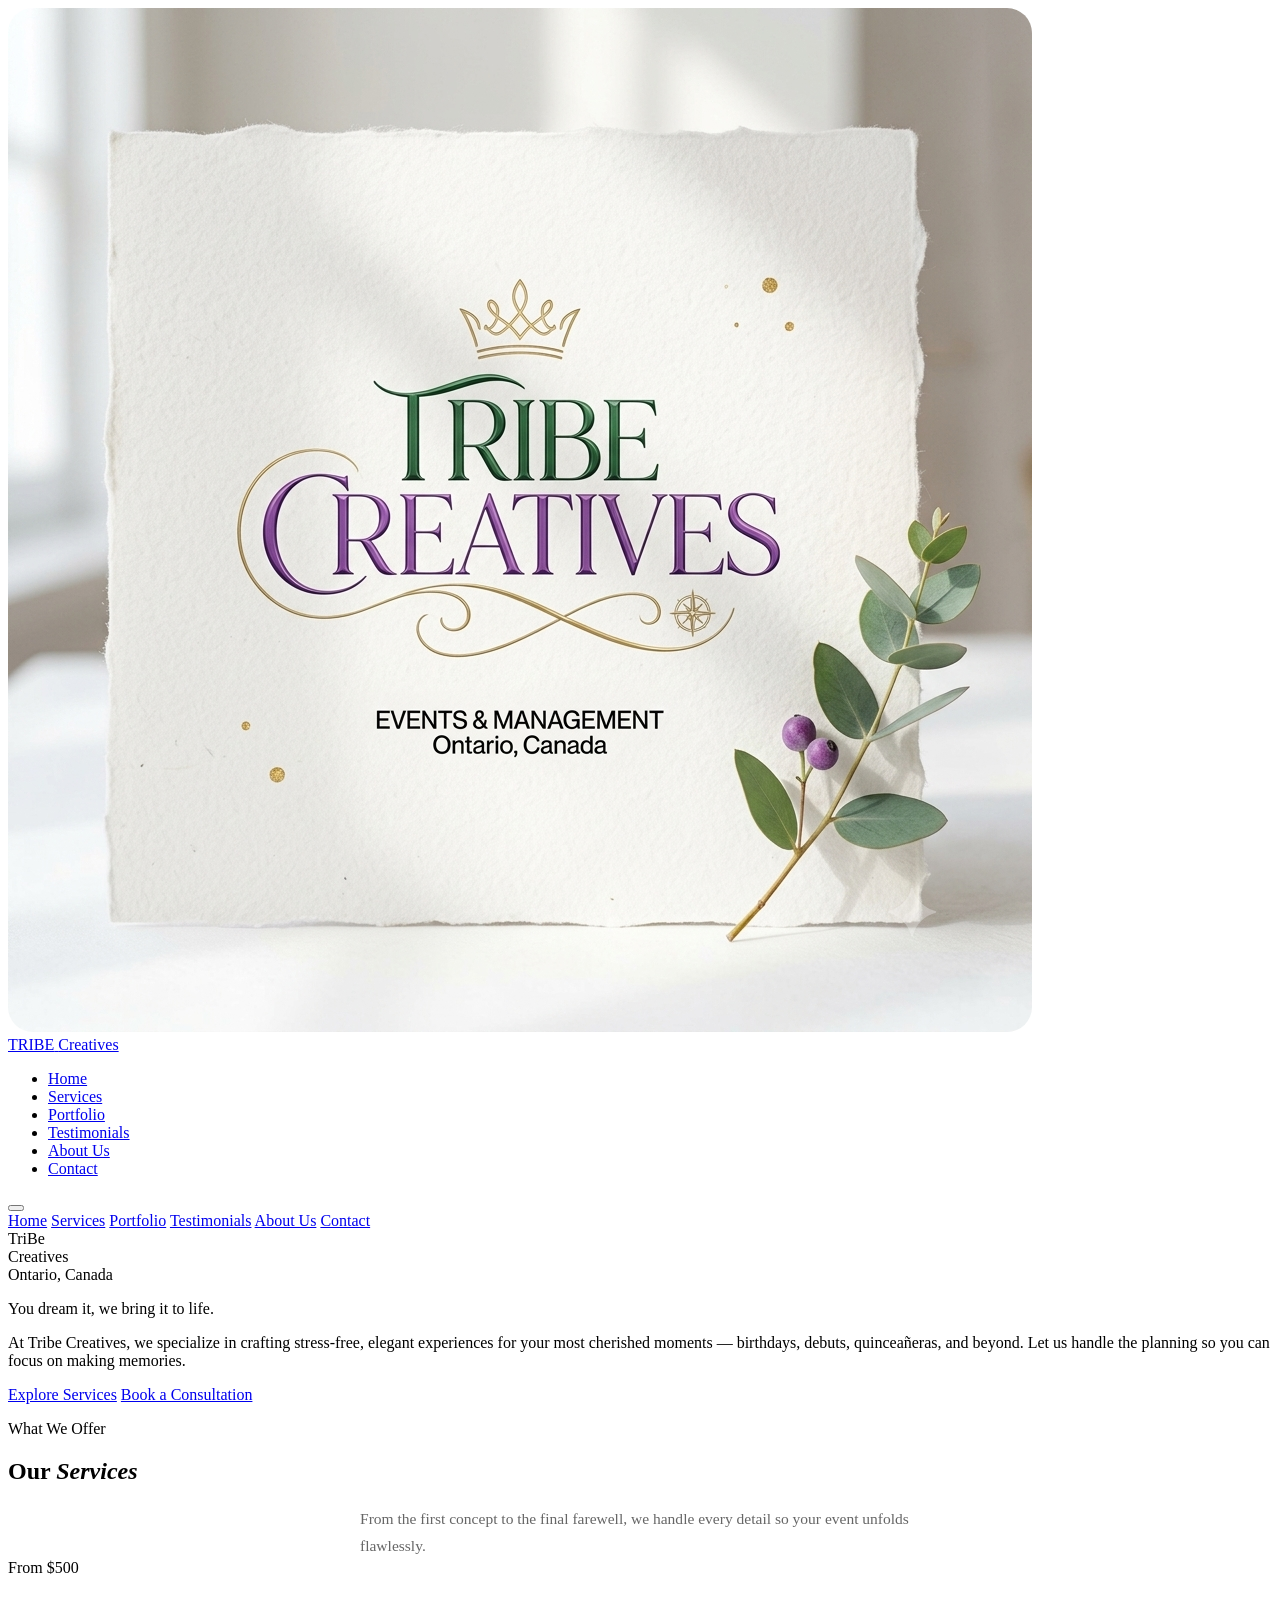
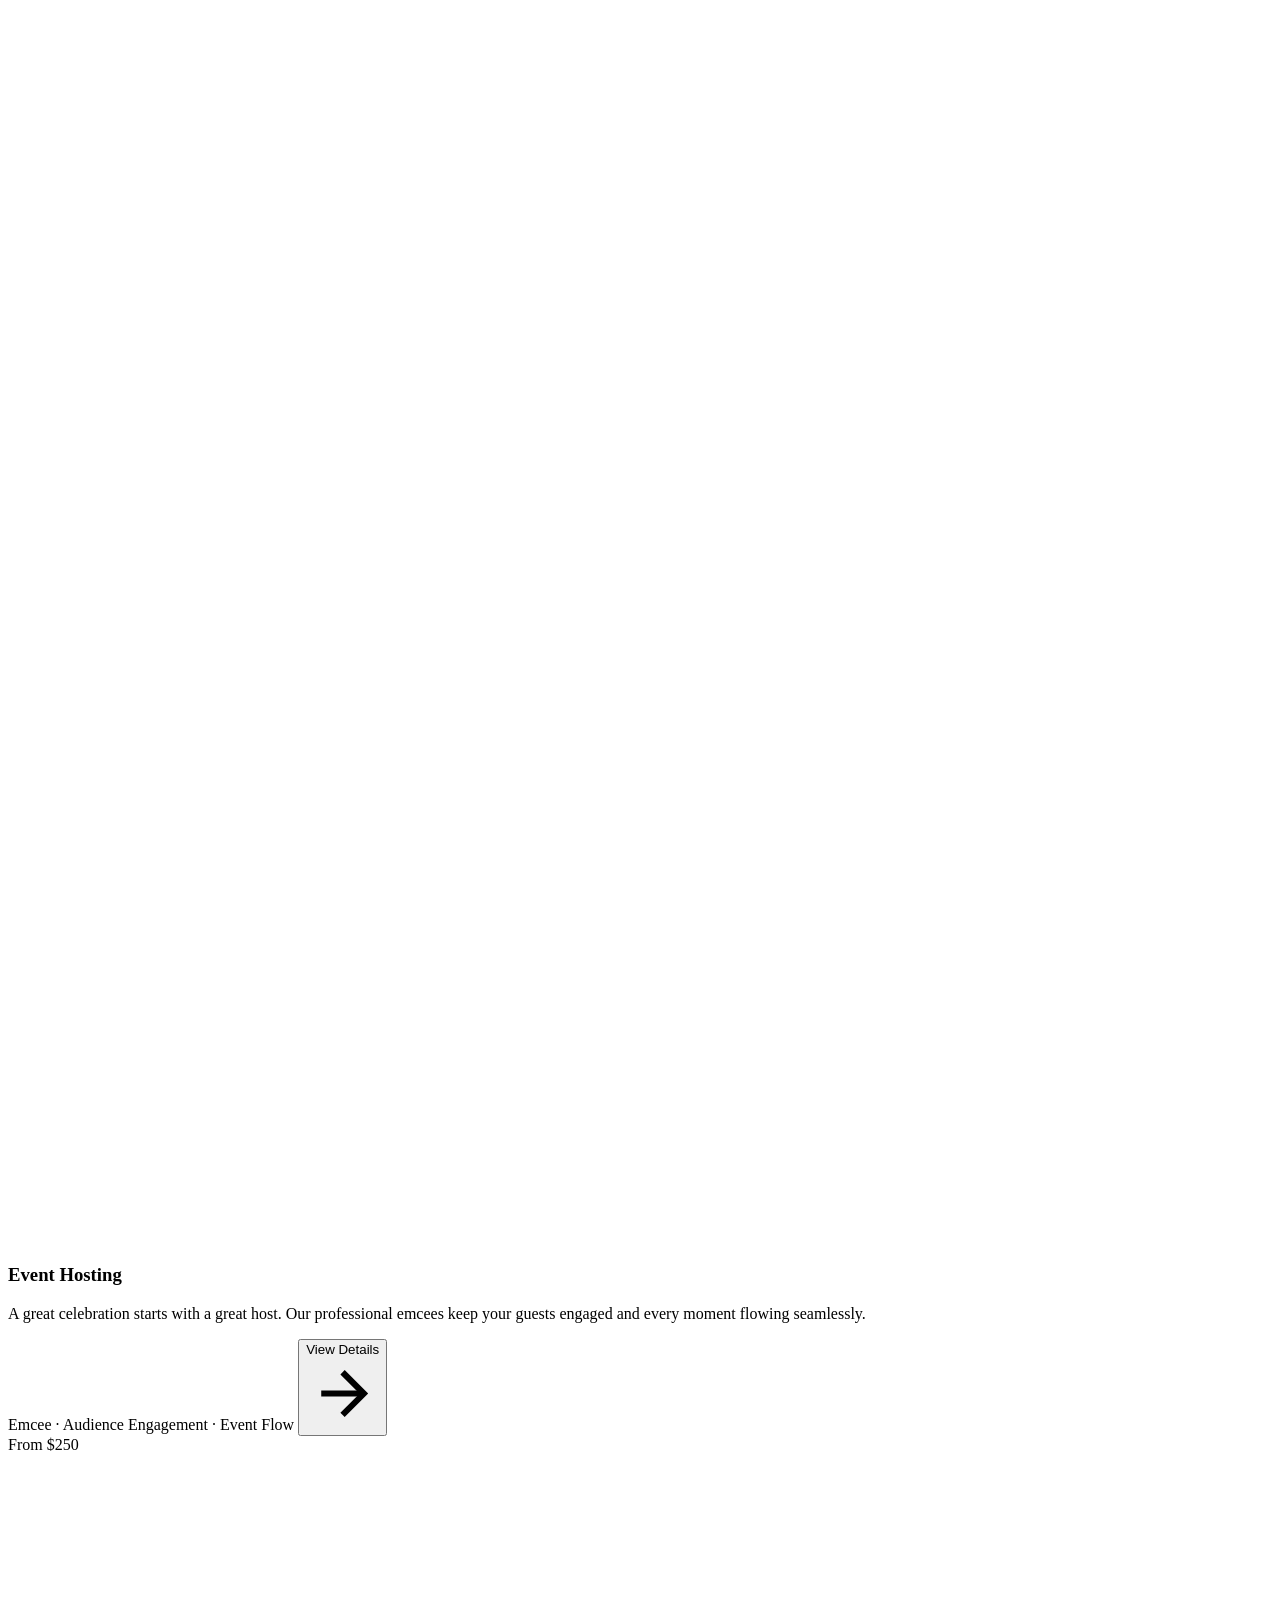
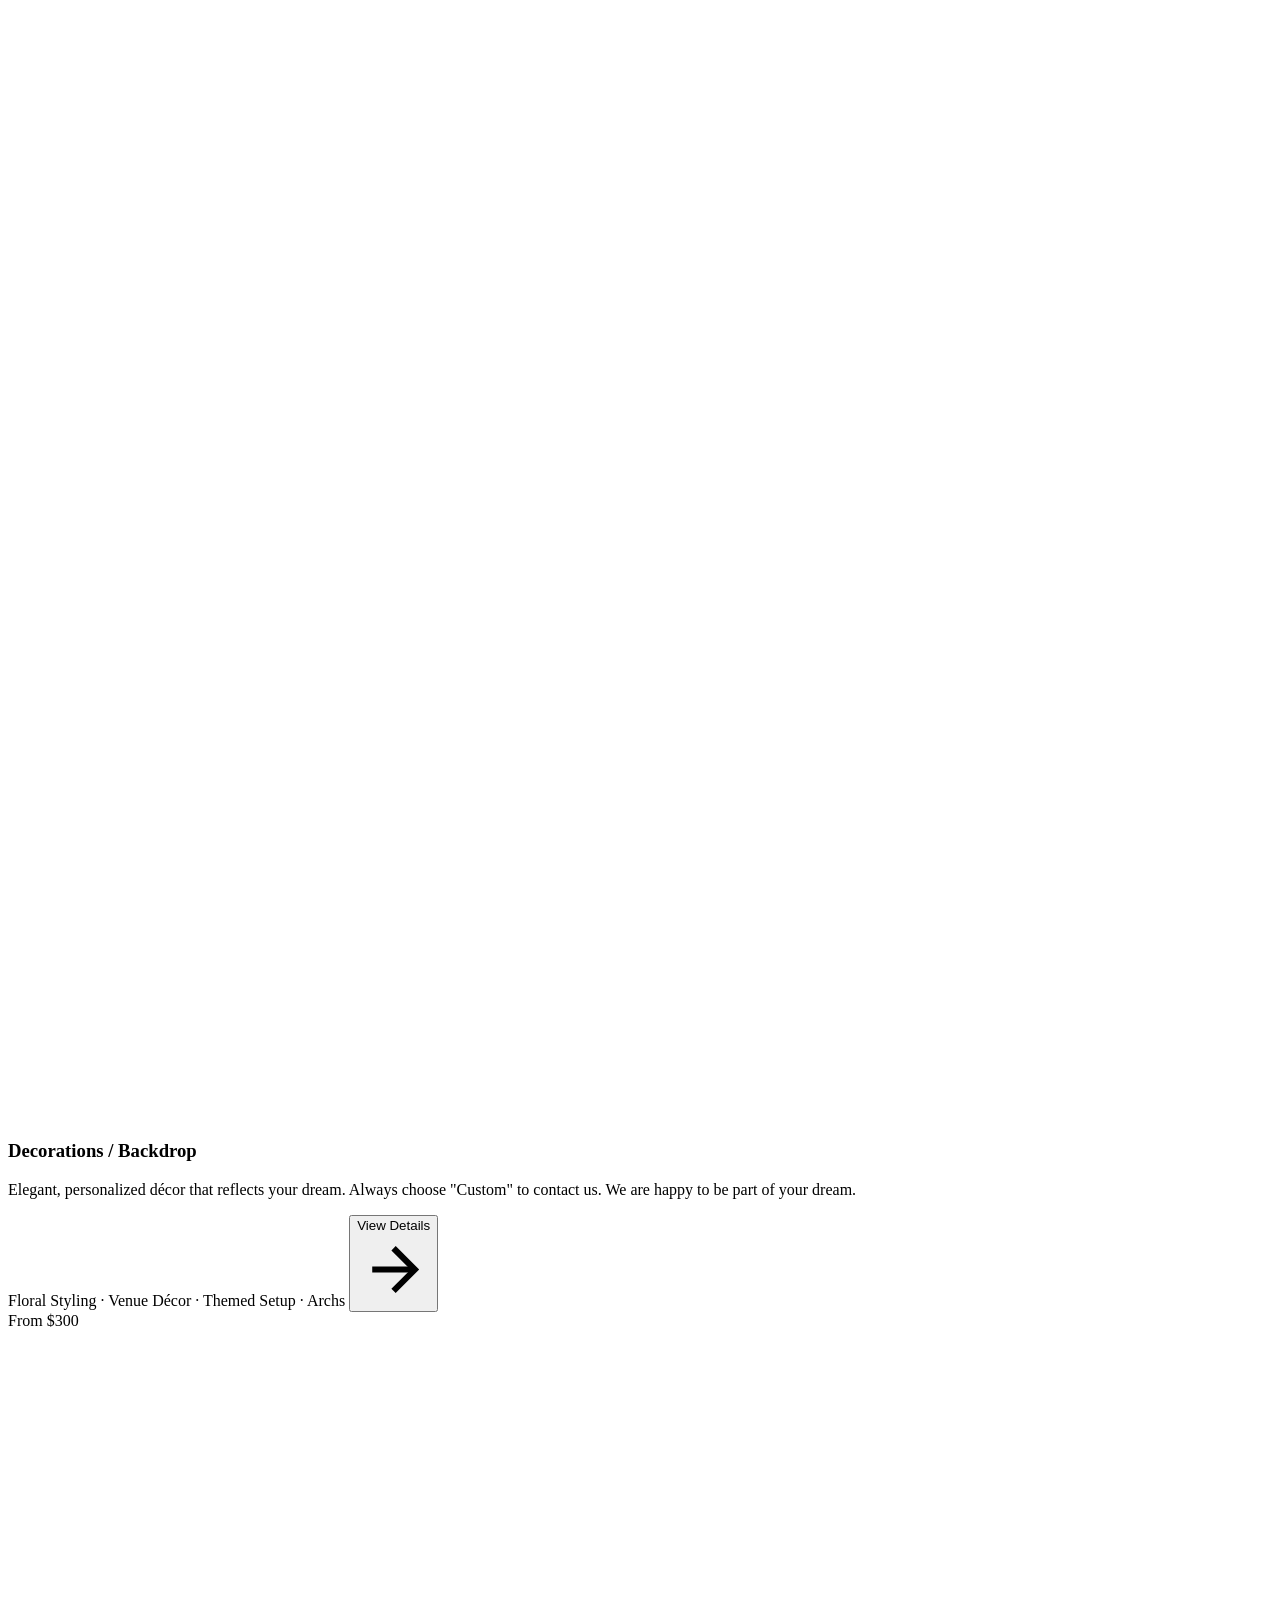
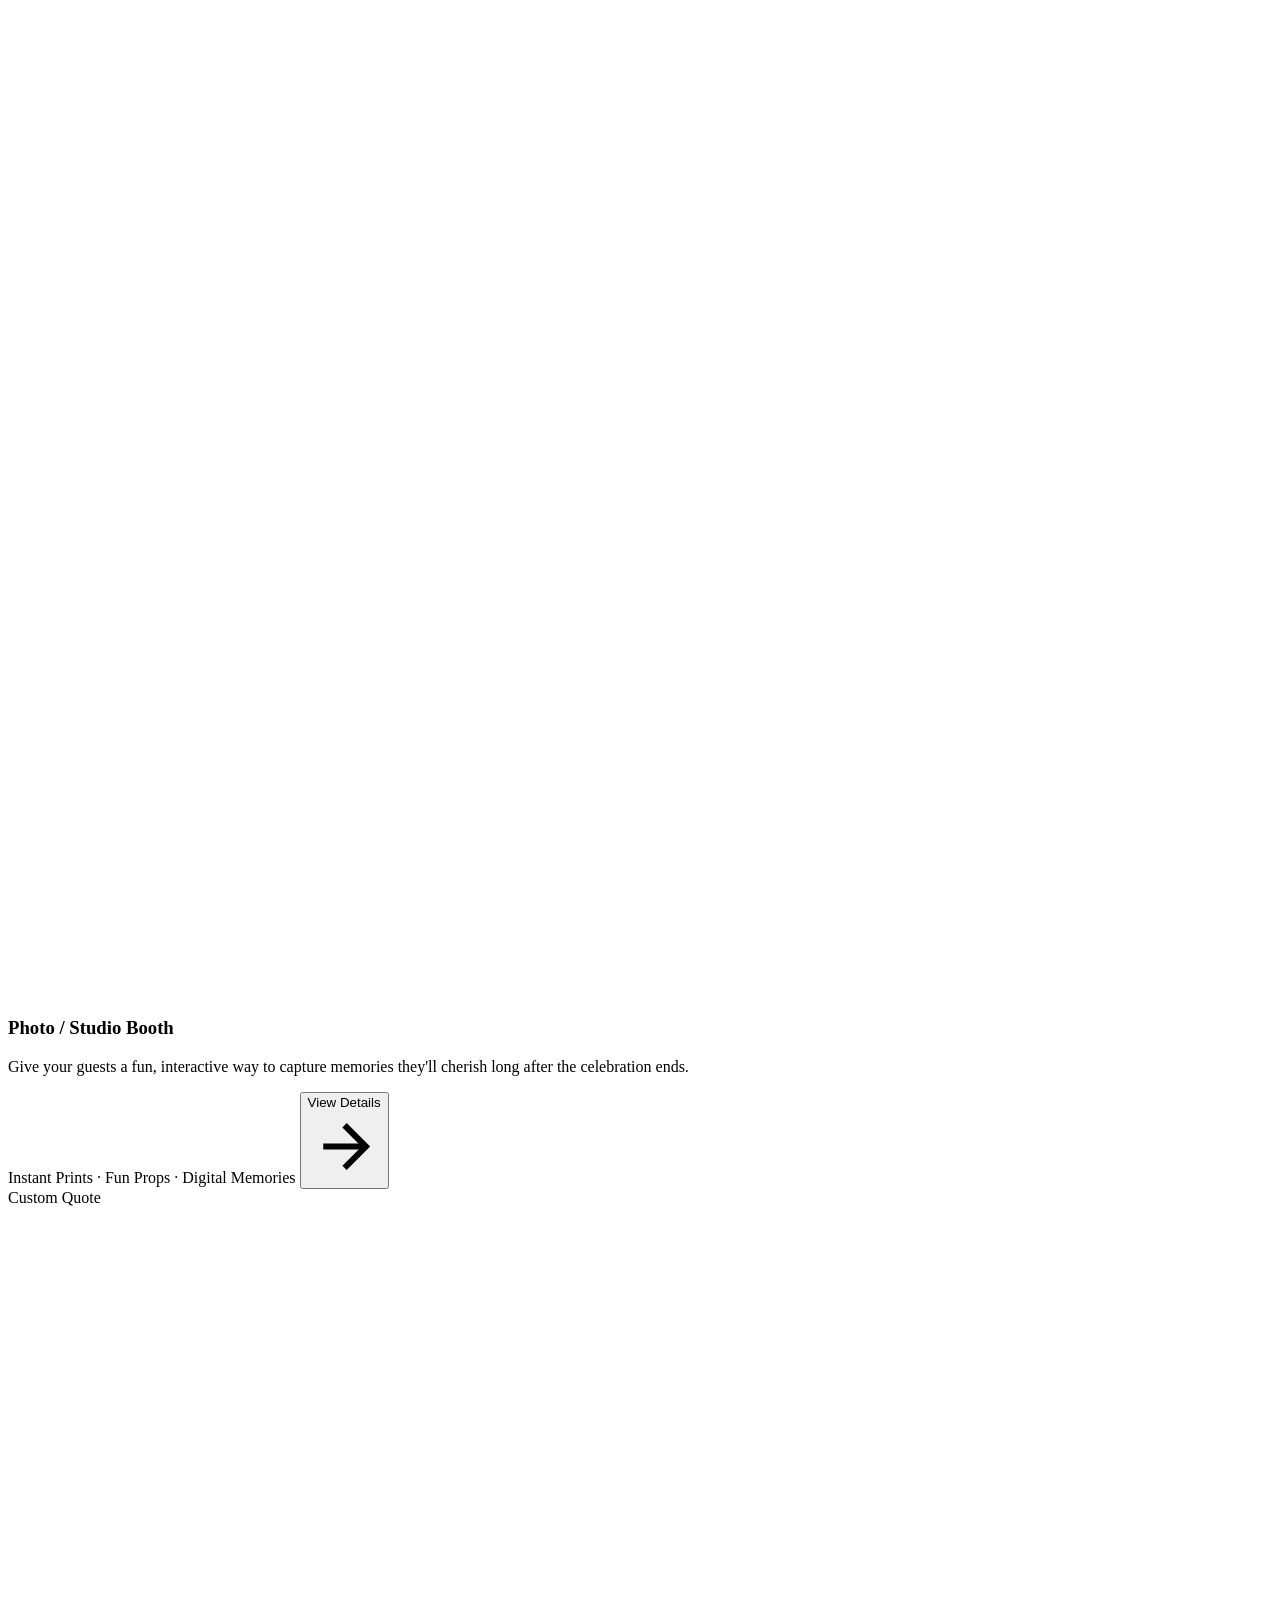
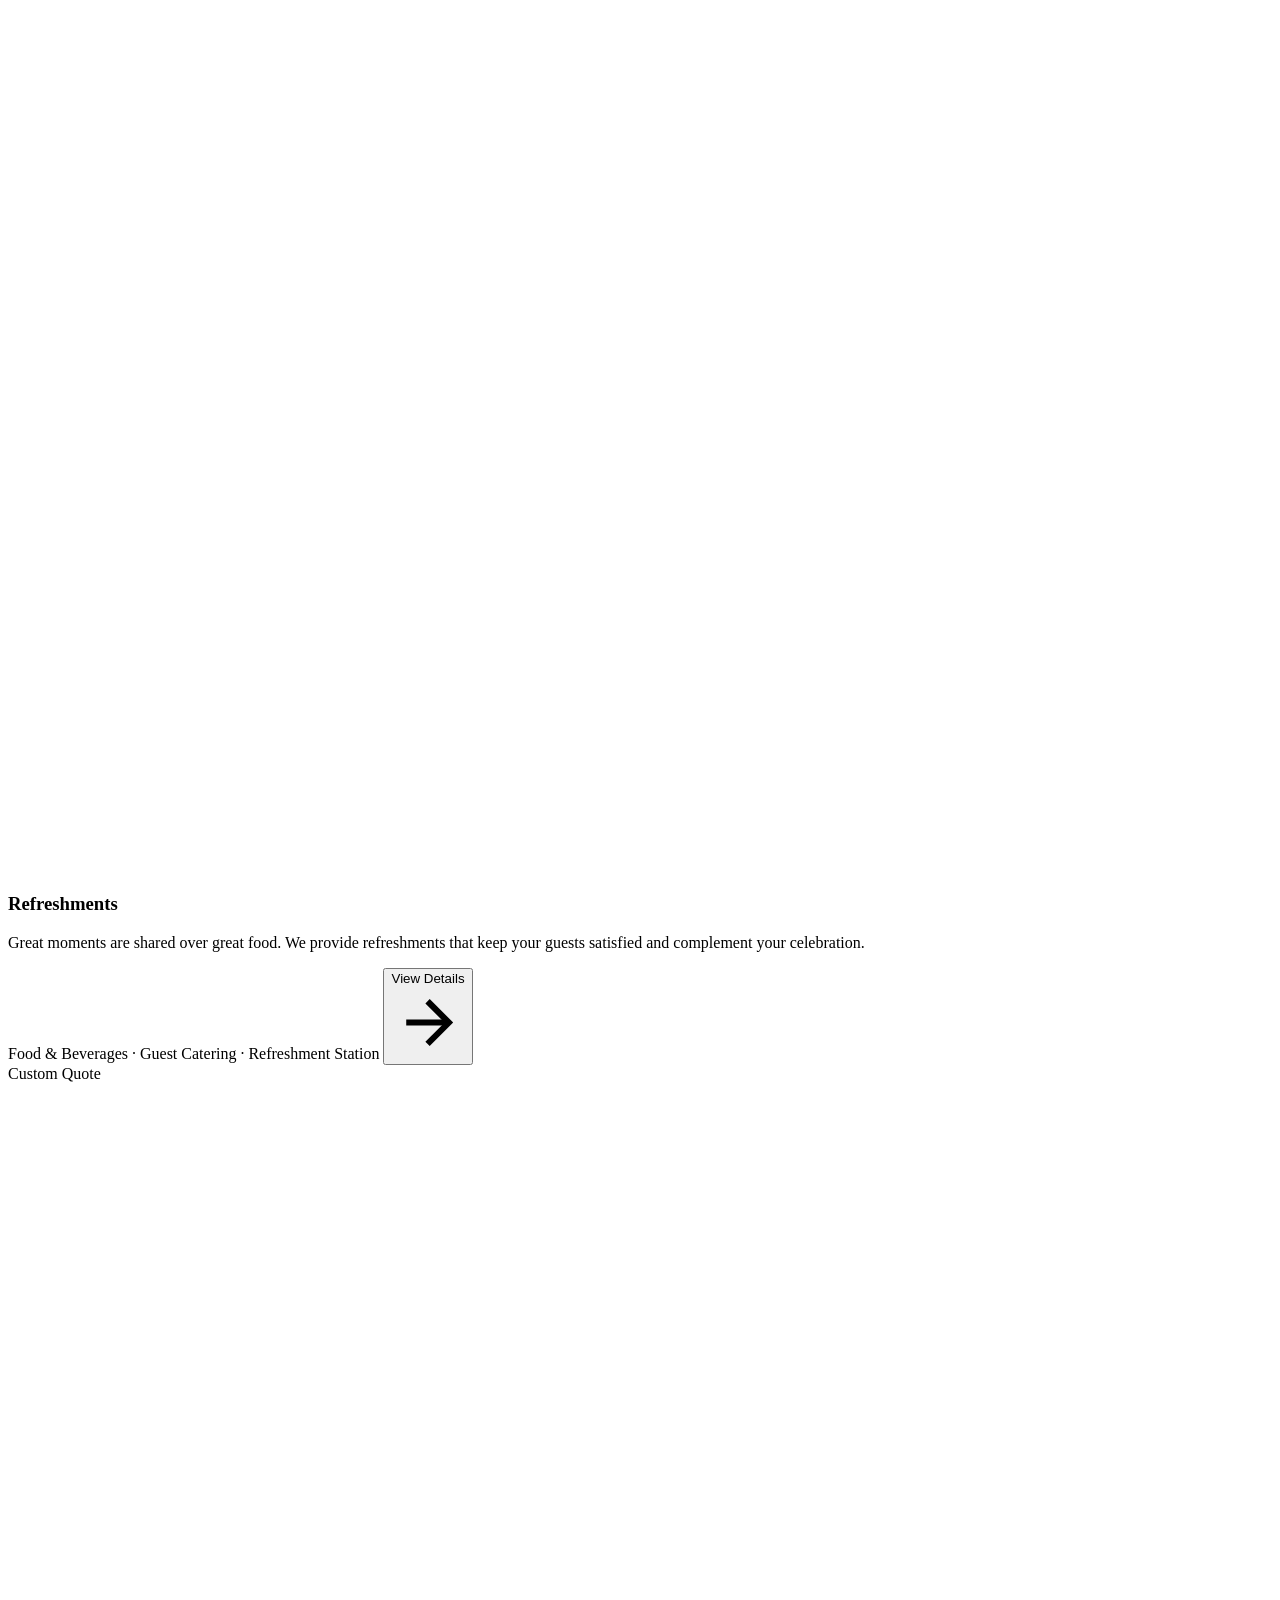
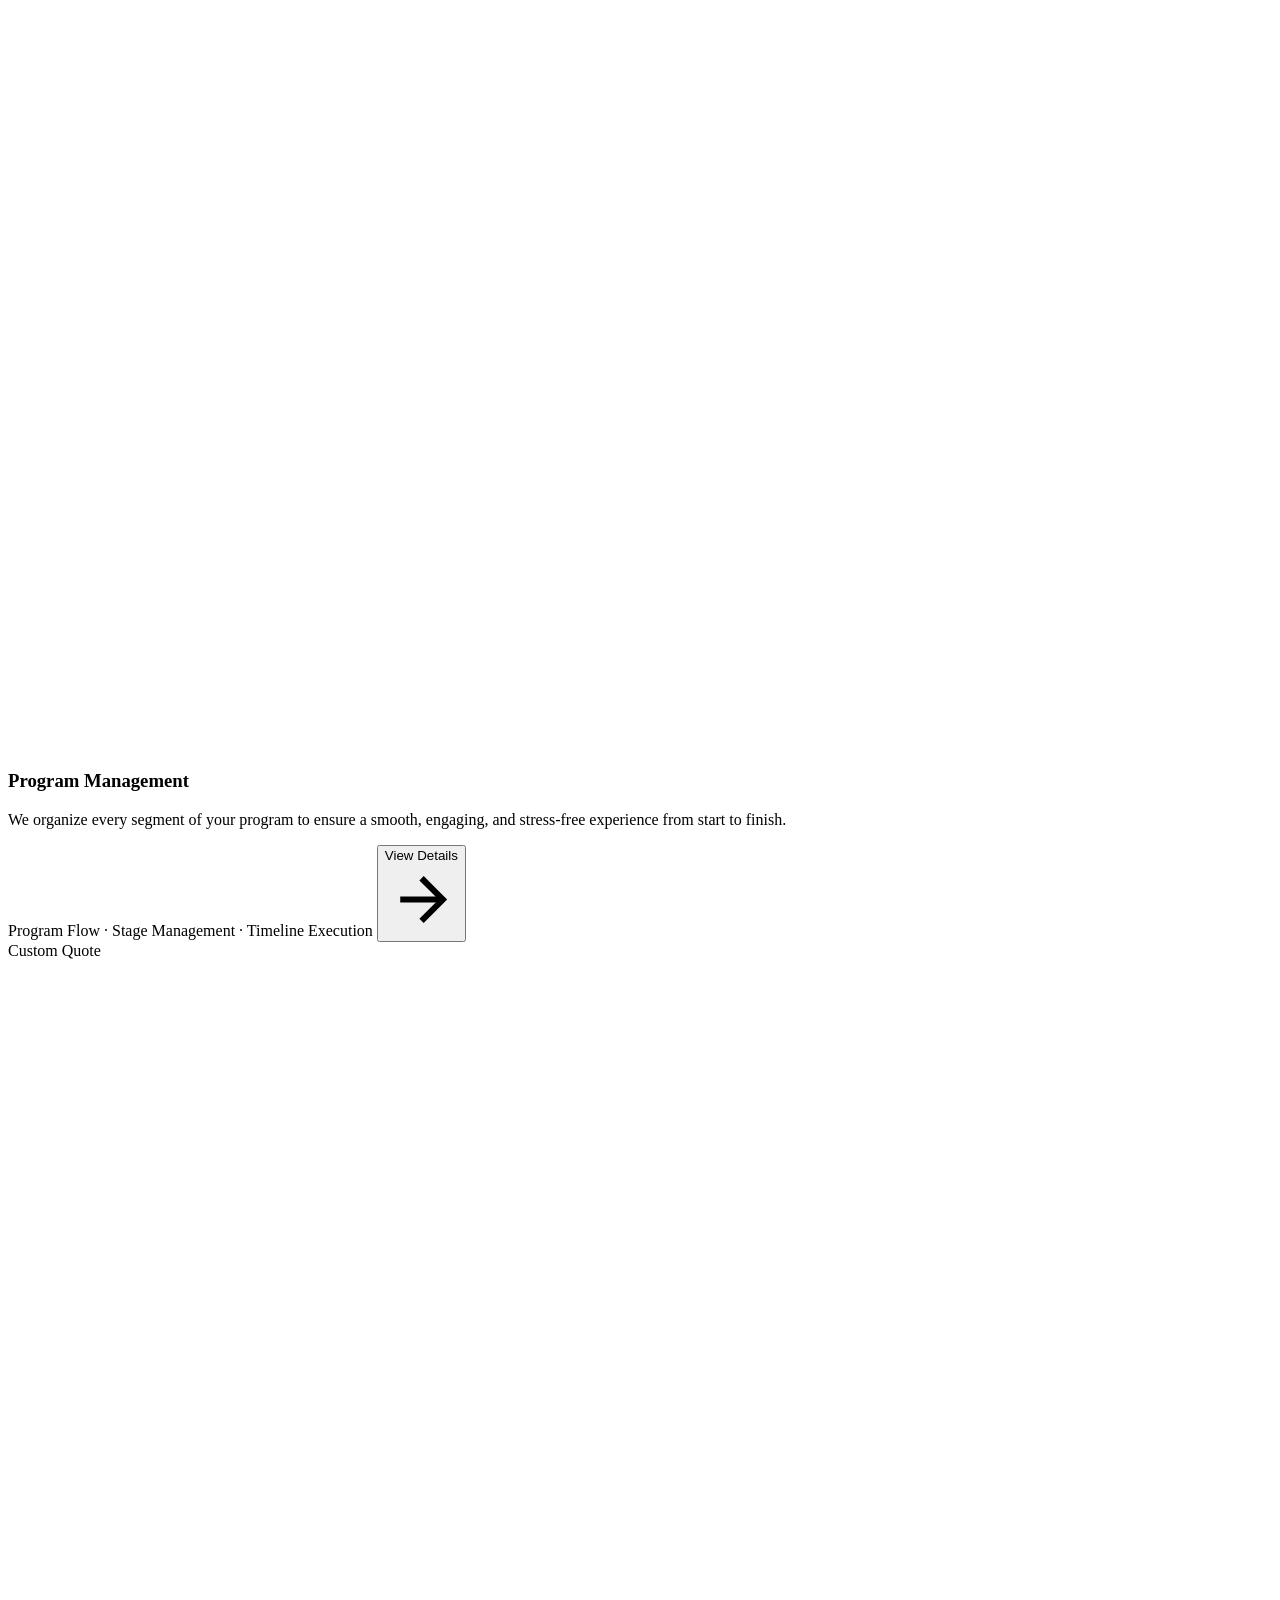
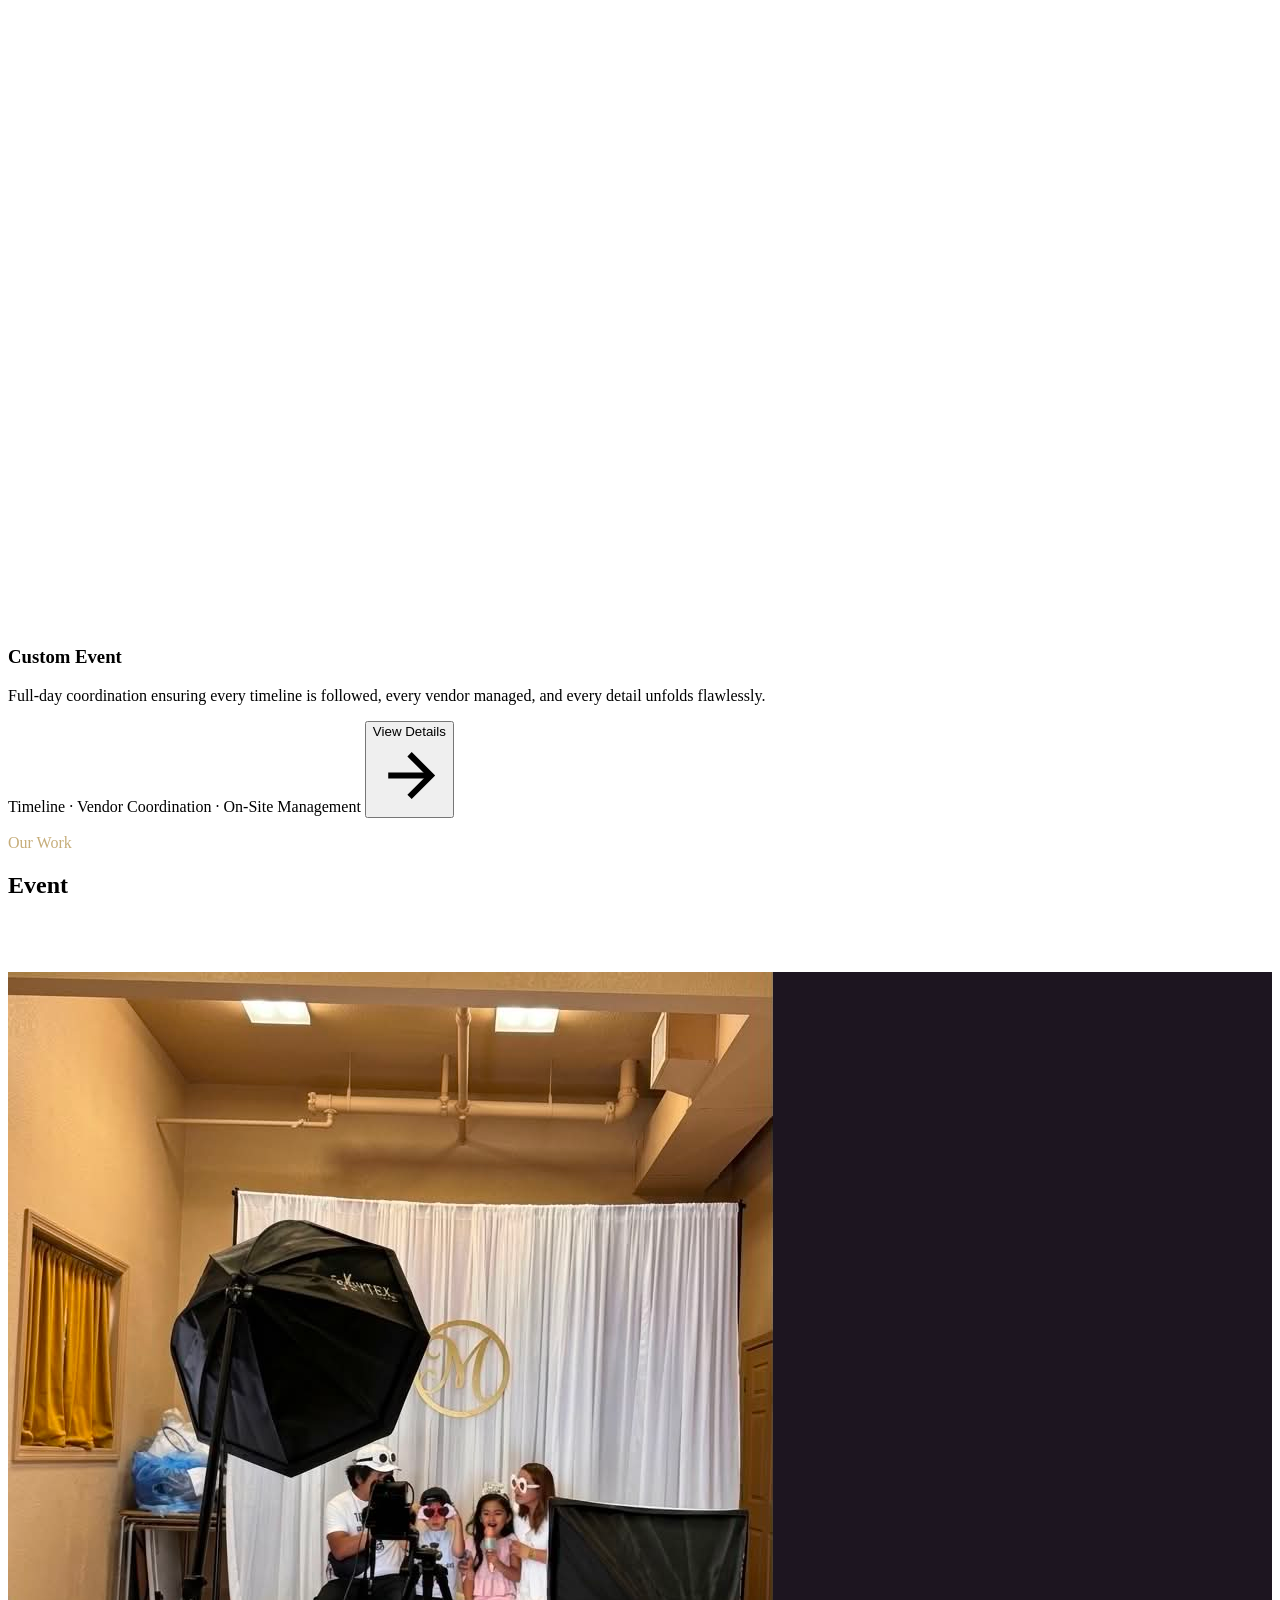
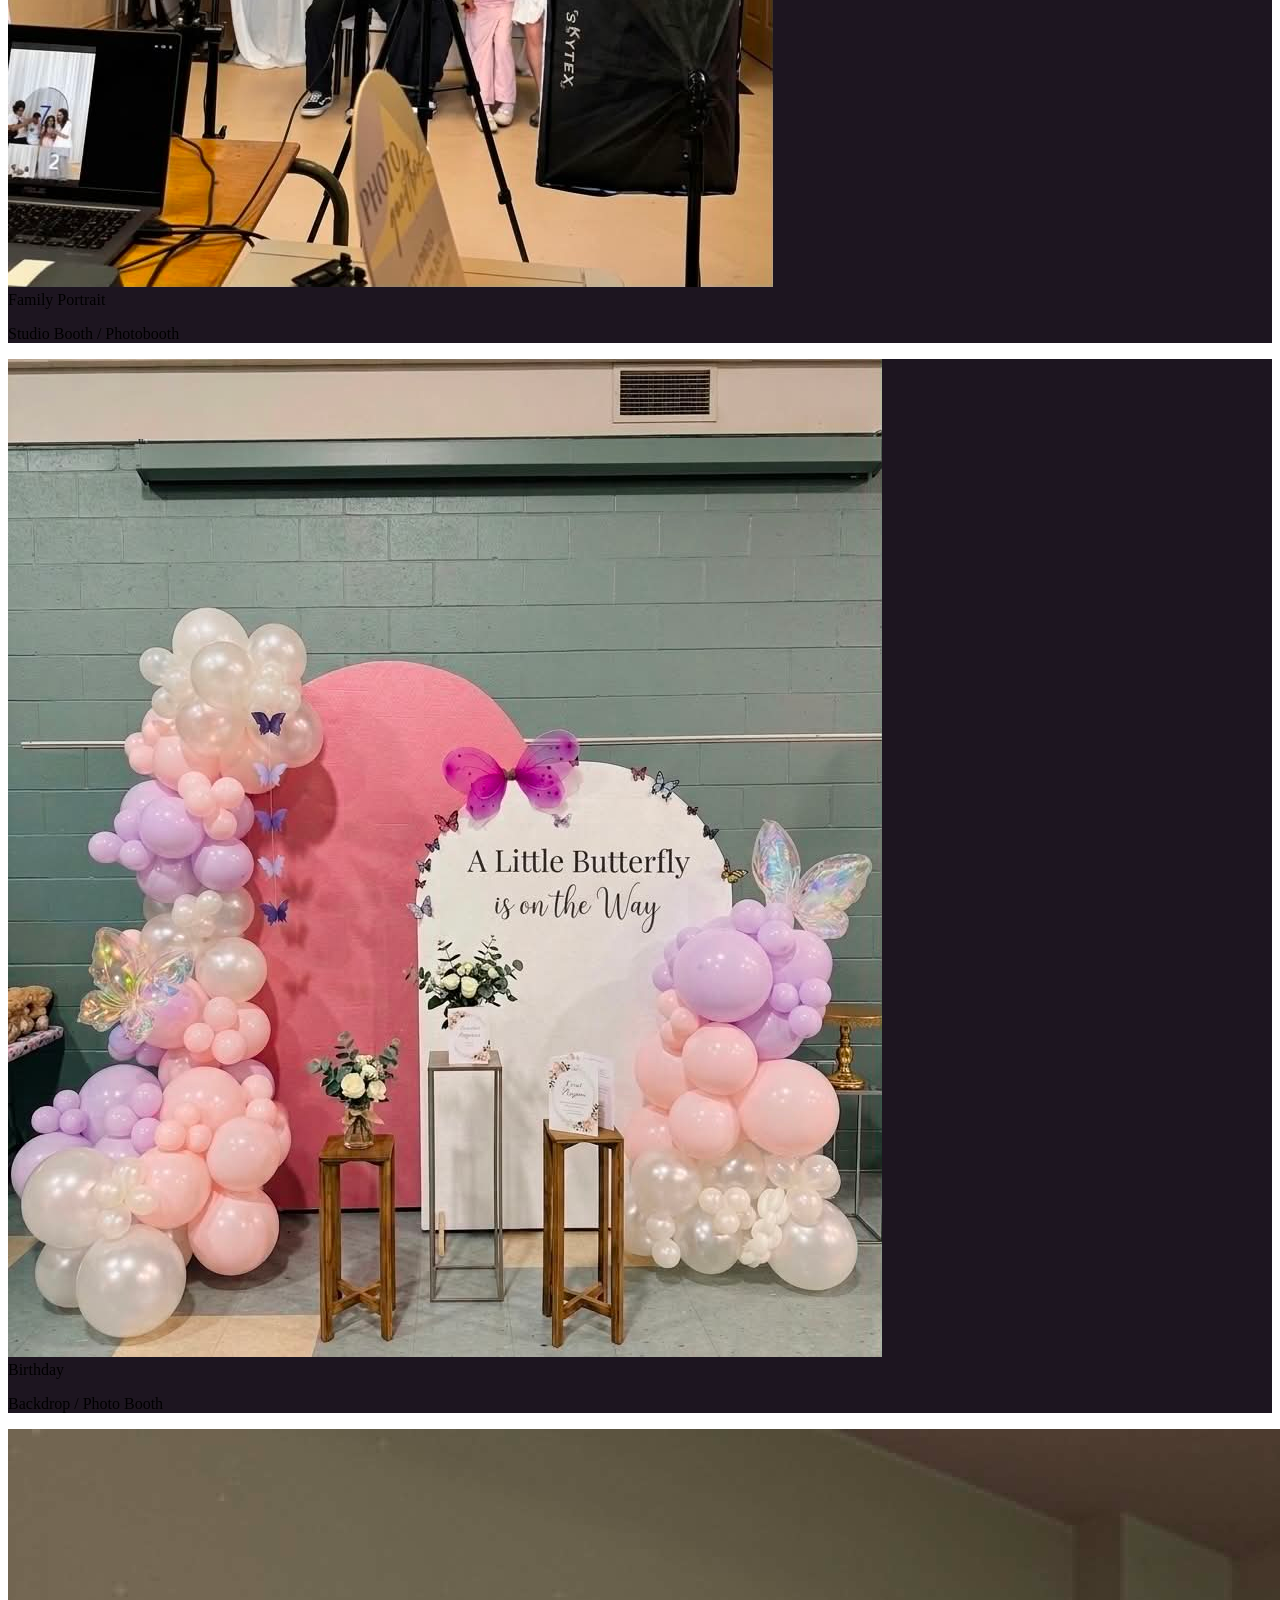
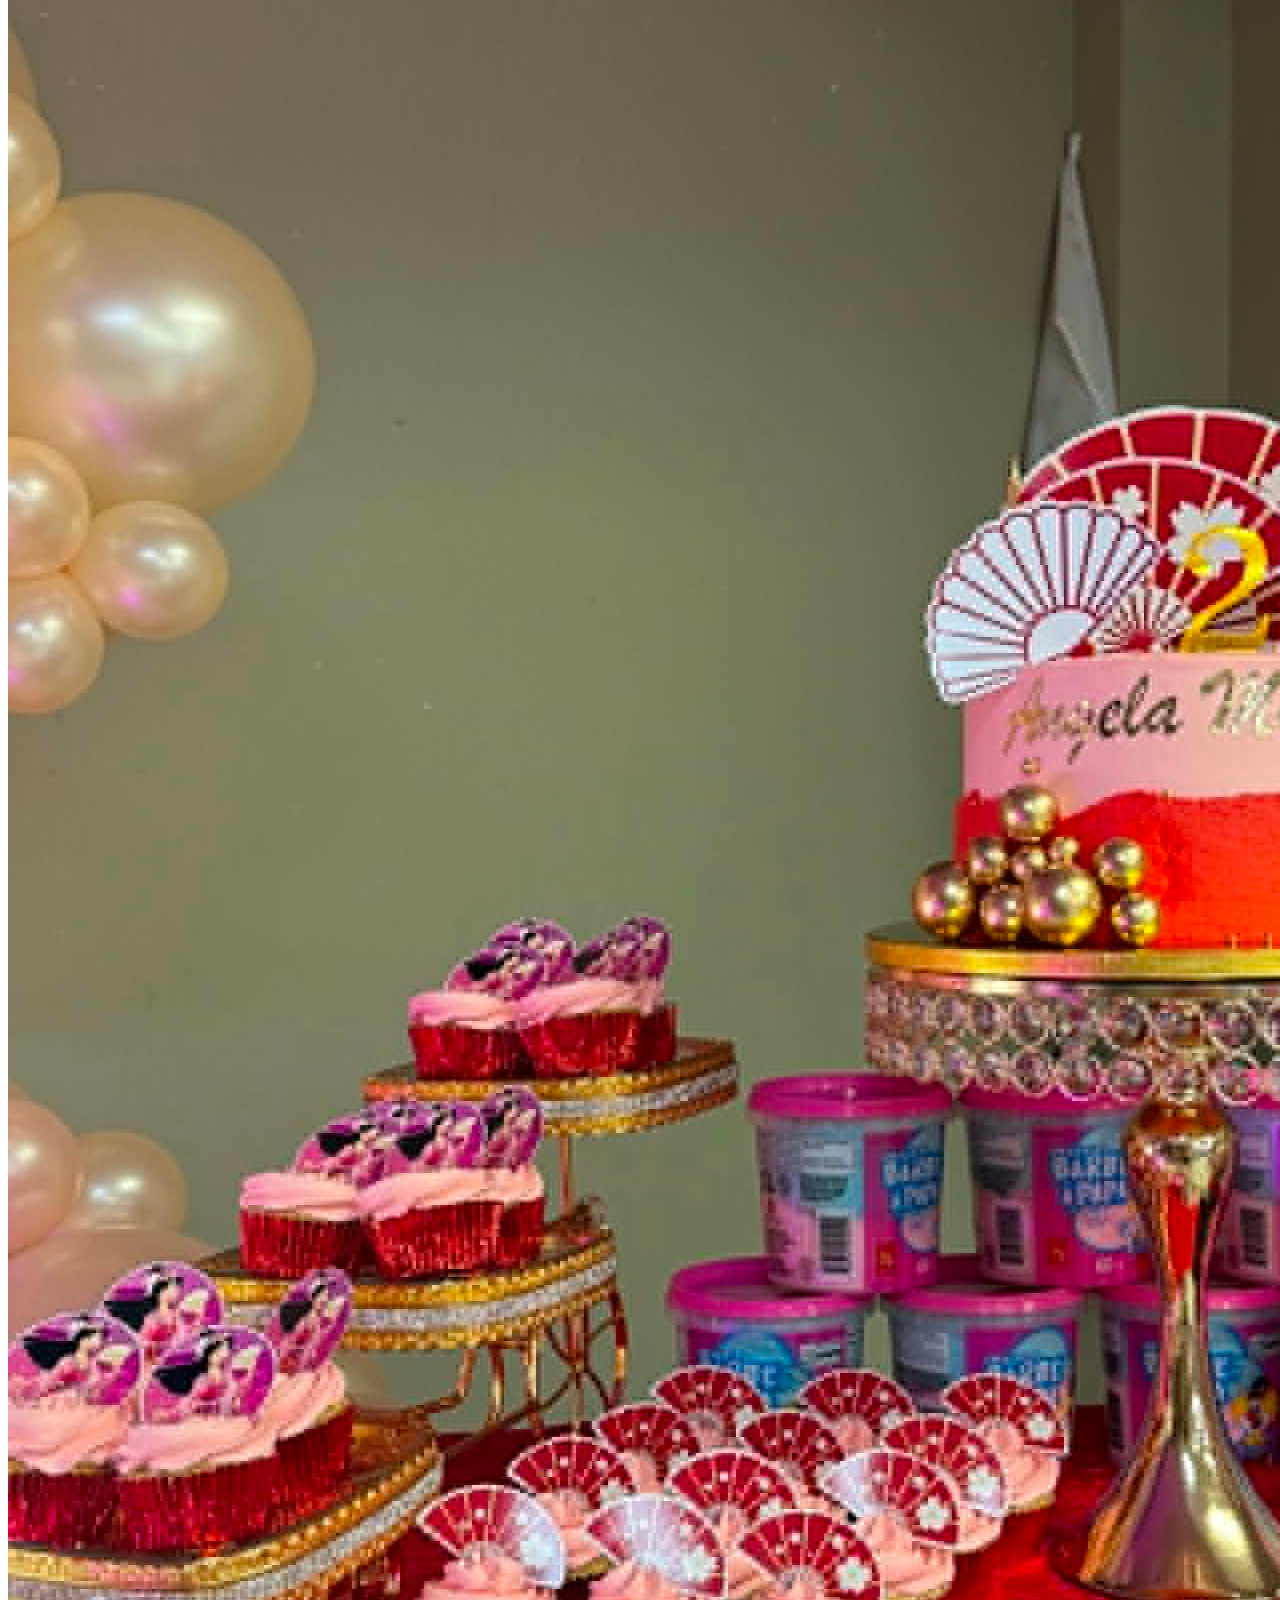
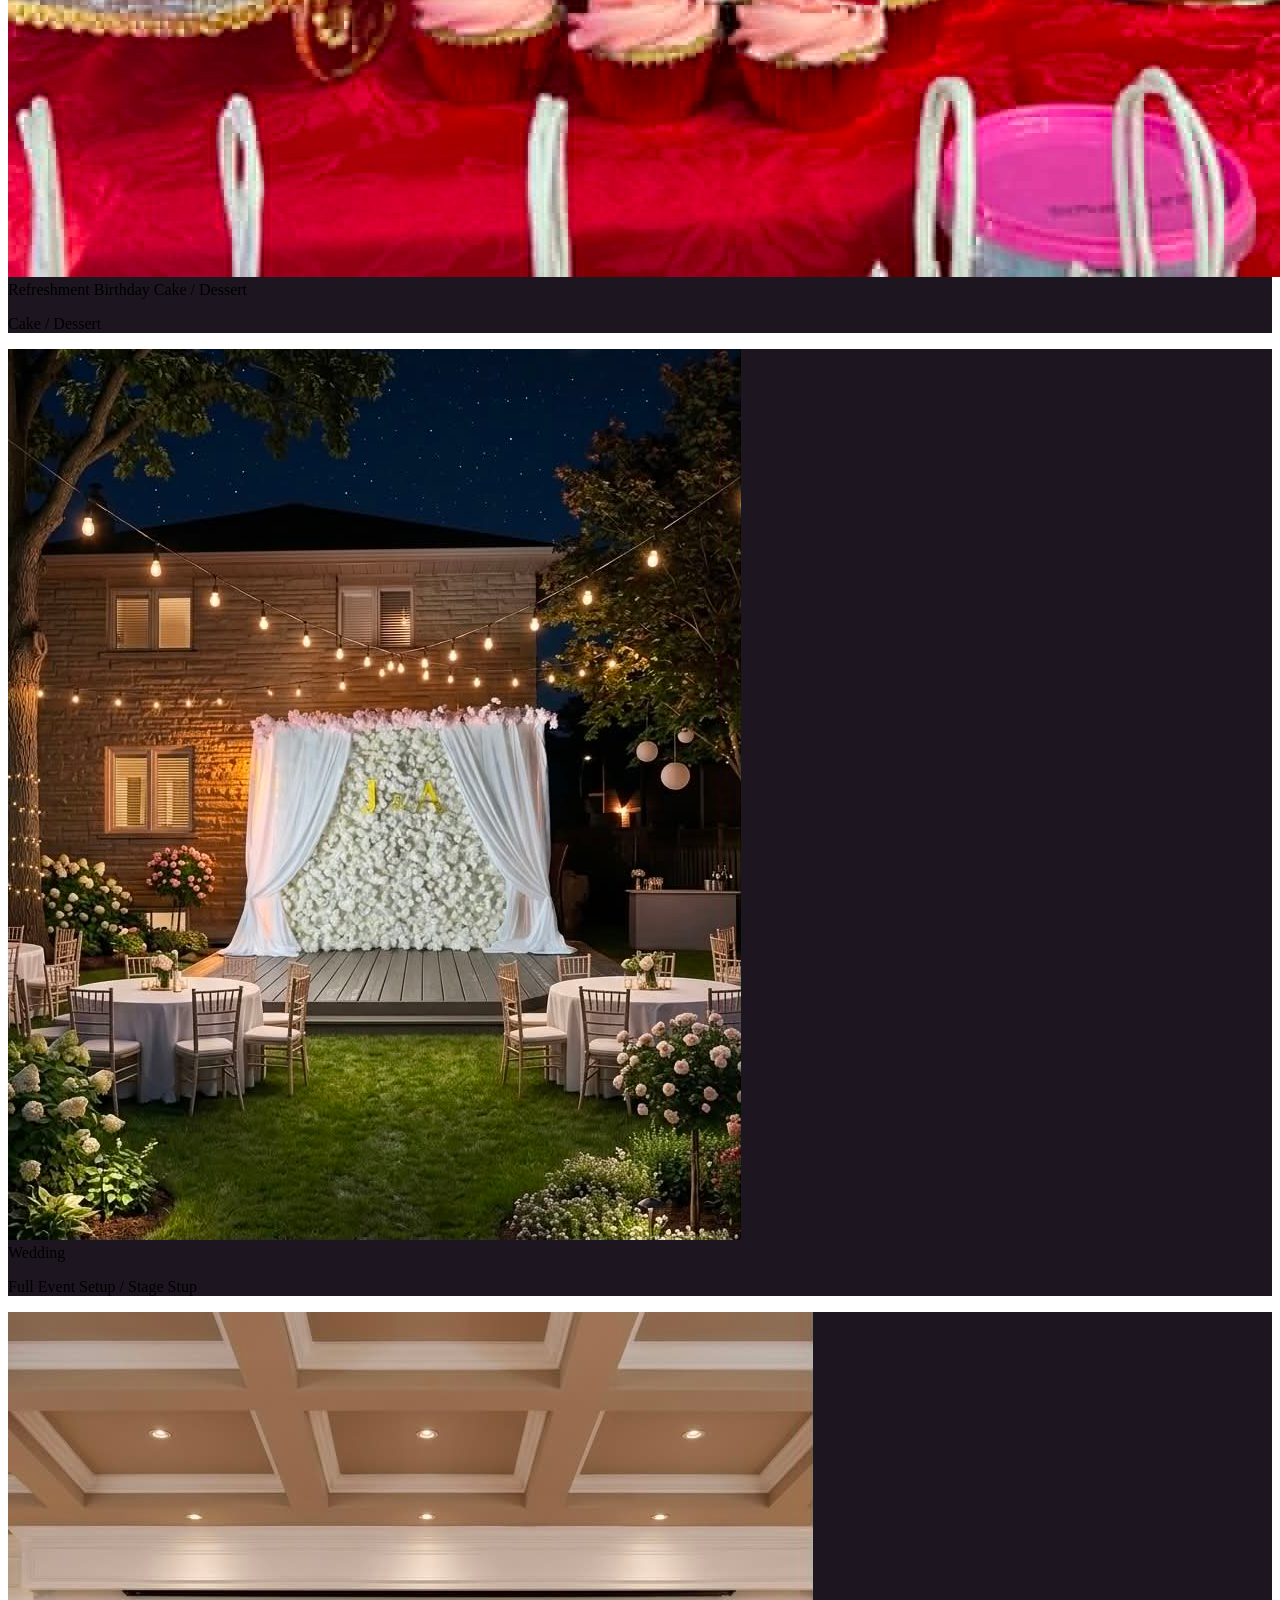
==== commit d4230aa5: "Update index.html" ====
--- a/index.html
+++ b/index.html
@@ -6,392 +6,7 @@
   <title>Tribe Creatives — Events & Management</title>
   <link href="https://fonts.googleapis.com/css2?family=Playfair+Display:ital,wght@0,400;0,600;0,700;1,400&family=Lato:wght@300;400;700&display=swap" rel="stylesheet"/>
   <link rel="icon" type="image/x-icon" href="assets/Icons-Logos/TC-ICON.png">  
-  <style>
-    :root {
-      --green: #1D5B3A;
-      --purple: #6B2D8C;
-      --gold: #B89958;
-      --berry: #7D5BA6;
-      --dark: #1A1A1A;
-      --cream: #FAFAF7;
-      --white: #FFFFFF;
-      --light-green: #edf4f0;
-    }
-
-    *, *::before, *::after { box-sizing: border-box; margin: 0; padding: 0; }
-    html { scroll-behavior: smooth; }
-    body { font-family: 'Lato', sans-serif; background: var(--cream); color: var(--dark); overflow-x: hidden; }
-
-    @font-face {
-      font-family: 'Hello Paris';
-      src: url('assets/Fonts/Hello Paris Sans Medium.ttf') format('truetype');
-      font-weight: 500; font-style: normal;
-    }
-    @font-face {
-      font-family: 'Hello Paris';
-      src: url('assets/Fonts/Hello Paris Sans Bold.ttf') format('truetype');
-      font-weight: 700; font-style: normal;
-    }
-
-    /* NAV */
-    nav {
-      position: fixed; top: 0; left: 0; right: 0; z-index: 999;
-      background: rgba(250,250,247,0.96); backdrop-filter: blur(8px);
-      border-bottom: 1px solid rgba(184,153,88,0.25);
-      display: flex; align-items: center; justify-content: space-between;
-      padding: 0.75rem 2rem; transition: box-shadow 0.3s;
-    }
-    nav.scrolled { box-shadow: 0 2px 20px rgba(29,91,58,0.1); }
-    .nav-logo { display: flex; align-items: center; gap: 0.75rem; text-decoration: none; }
-    .nav-logo img { height: 52px; width: 52px; object-fit: contain; }
-    .nav-brand { display: flex; flex-direction: column; line-height: 1.1; opacity: 0; transition: opacity 0.4s ease; pointer-events: none; }
-    .nav-brand.visible { opacity: 1; pointer-events: all; }
-    .nav-brand .tribe { font-family: 'Hello Paris', sans-serif; font-size: 2.2rem; font-weight: 700; color: var(--purple); letter-spacing: 0.1em; }
-    .nav-brand .creatives { font-family: 'Hello Paris', sans-serif; font-size: 1.5rem; font-weight: 500; color: var(--green); letter-spacing: 0.01em; margin-top: -10px; }
-    .nav-links { display: flex; gap: 2.5rem; list-style: none; }
-    .nav-links a { text-decoration: none; font-size: 0.85rem; letter-spacing: 0.15em; text-transform: uppercase; font-weight: 700; color: var(--gold); position: relative; padding-bottom: 3px; transition: color 0.2s; }
-    .nav-links a::after { content: ''; position: absolute; bottom: 0; left: 0; width: 0; height: 1.5px; background: var(--purple); transition: width 0.3s ease; }
-    .nav-links a:hover { color: var(--green); }
-    .nav-links a:hover::after { width: 100%; }
-    .hamburger { display: none; flex-direction: column; gap: 5px; cursor: pointer; background: none; border: none; padding: 4px; }
-    .hamburger span { display: block; width: 25px; height: 2px; background: var(--green); transition: all 0.3s; }
-    .mobile-menu { display: none; position: fixed; top: 72px; left: 0; right: 0; background: rgba(250,250,247,0.98); backdrop-filter: blur(12px); padding: 1.5rem 2rem 2rem; z-index: 998; border-bottom: 1px solid rgba(184,153,88,0.25); flex-direction: column; gap: 1.25rem; }
-    .mobile-menu.open { display: flex; }
-    .mobile-menu a { text-decoration: none; font-size: 1rem; letter-spacing: 0.15em; text-transform: uppercase; font-weight: 700; color: var(--dark); padding: 0.5rem 0; border-bottom: 1px solid rgba(184,153,88,0.15); transition: color 0.2s; }
-    .mobile-menu a:hover { color: var(--green); }
-
-    /* HERO */
-    #home { min-height: 100vh; display: flex; flex-direction: column; align-items: center; justify-content: center; text-align: center; padding: 7rem 2rem 5rem; position: relative; overflow: hidden; background-color: var(--cream); }
-    .hero-ring-light { position: absolute; top: 50%; left: 50%; transform: translate(-50%, -50%); border-radius: 50%; pointer-events: none; z-index: 0; }
-    .hero-ring-light-1 { width: 700px; height: 700px; border: 1px solid rgba(184,153,88,0.1); }
-    .hero-ring-light-2 { width: 520px; height: 520px; border: 1px solid rgba(184,153,88,0.08); }
-    .hero-ring-light-3 { width: 880px; height: 880px; border: 1px solid rgba(107,45,140,0.05); }
-    .hero-glow { position: absolute; inset: 0; z-index: 0; pointer-events: none; background: radial-gradient(ellipse 60% 55% at 50% 50%, rgba(184,153,88,0.06) 0%, transparent 70%), radial-gradient(ellipse 40% 35% at 20% 80%, rgba(29,91,58,0.04) 0%, transparent 60%), radial-gradient(ellipse 35% 30% at 80% 20%, rgba(107,45,140,0.04) 0%, transparent 60%); }
-    .hero-mesh-light { position: absolute; inset: 0; z-index: 0; pointer-events: none; background-image: linear-gradient(rgba(184,153,88,0.025) 1px, transparent 1px), linear-gradient(90deg, rgba(184,153,88,0.025) 1px, transparent 1px); background-size: 60px 60px; }
-    .hero-content { position: relative; z-index: 2; max-width: 820px; margin: 0 auto; }
-    .hero-wordmark { margin-bottom: 0.25rem; animation: fadeUp 0.9s 0.25s ease both; line-height: 1.05; }
-    .hero-wordmark-tribe, .hero-wordmark-be { font-family: 'Hello Paris', sans-serif; font-size: clamp(5rem, 10vw, 8rem); font-weight: 500; color: var(--purple); letter-spacing: .03em; display: inline; line-height: 1; }
-    .hero-wordmark-creatives { font-family: 'Hello Paris', sans-serif; font-size: clamp(4.5rem, 8.5vw, 6rem); font-weight: 700; color: var(--green); letter-spacing: 0.01em; display: block; margin-top: -40px; }
-    .hero-location { display: inline-flex; align-items: center; gap: 1rem; margin: 1.5rem 0 1.75rem; animation: fadeUp 0.9s 0.4s ease both; }
-    .hero-location-line { width: 60px; height: 1px; background: var(--gold); opacity: 0.7; }
-    .hero-location span { font-family: 'Lato', sans-serif; font-size: 0.82rem; font-weight: 700; letter-spacing: 0.28em; text-transform: uppercase; color: var(--gold); }
-    .hero-tagline-light { font-family: 'Playfair Display', serif; font-size: clamp(1.35rem, 3vw, 1.85rem); font-weight: 600; font-style: italic; color: var(--gold); letter-spacing: 0.02em; margin-bottom: 1.5rem; animation: fadeUp 0.9s 0.5s ease both; line-height: 1.4; }
-    .hero-desc-light { font-size: clamp(0.92rem, 1.8vw, 1.05rem); color: #555; max-width: 620px; margin: 0 auto 2.5rem; line-height: 1.85; font-weight: 300; animation: fadeUp 0.9s 0.6s ease both; }
-    .hero-cta { display: flex; gap: 1rem; flex-wrap: wrap; justify-content: center; animation: fadeUp 0.9s 0.72s ease both; }
-
-    /* BUTTONS */
-    .btn-primary { background: var(--green); color: white; padding: 0.85rem 2.25rem; border: none; font-family: 'Lato', sans-serif; font-size: 0.8rem; letter-spacing: 0.2em; text-transform: uppercase; font-weight: 700; text-decoration: none; cursor: pointer; transition: background 0.25s, transform 0.2s, box-shadow 0.25s; box-shadow: 0 4px 20px rgba(29,91,58,0.3); display: inline-block; }
-    .btn-primary:hover { background: #164a2d; transform: translateY(-2px); box-shadow: 0 8px 30px rgba(29,91,58,0.35); }
-    .btn-outline { background: transparent; color: var(--gold); padding: 0.85rem 2.25rem; border: 1.5px solid rgba(184,153,88,0.7); font-family: 'Lato', sans-serif; font-size: 0.8rem; letter-spacing: 0.2em; text-transform: uppercase; font-weight: 700; text-decoration: none; cursor: pointer; transition: all 0.25s; display: inline-block; }
-    .btn-outline:hover { background: var(--purple); color: white; border-color: var(--purple); transform: translateY(-2px); }
-    button:disabled { opacity: 0.65; cursor: not-allowed; transform: none !important; }
-
-    /* SECTIONS */
-    section { padding: 6rem 2rem; }
-    .section-inner { max-width: 1100px; margin: 0 auto; }
-    .section-label { font-size: 0.72rem; letter-spacing: 0.35em; text-transform: uppercase; color: var(--gold); font-weight: 700; margin-bottom: 0.75rem; }
-    .section-title { font-family: 'Playfair Display', serif; font-size: clamp(1.8rem, 4vw, 2.8rem); font-weight: 600; color: var(--green); line-height: 1.2; margin-bottom: 1.5rem; }
-    .section-title em { font-style: italic; color: var(--purple); }
-    .section-divider { display: flex; align-items: center; gap: 0.75rem; margin-bottom: 2.5rem; }
-    .section-divider::after { content: ''; flex: 1; max-width: 120px; height: 1px; background: linear-gradient(to right, var(--gold), transparent); }
-    .section-divider-dot { width: 6px; height: 6px; background: var(--gold); border-radius: 50%; }
-
-    /* SERVICES */
-    #services { background: #b89a580c; }
-    .services-header { text-align: center; margin-bottom: 4rem; }
-    .services-header .section-divider { justify-content: center; }
-    .services-header .section-divider::before { content: ''; flex: 1; max-width: 120px; height: 1px; background: linear-gradient(to left, var(--gold), transparent); }
-    .services-grid { display: grid; grid-template-columns: repeat(3, 1fr); gap: 2rem; }
-    .service-card { position: relative; overflow: hidden; border: 1px solid rgba(184,153,88,0.15); min-height: 420px; display: flex; flex-direction: column; justify-content: flex-end; transition: transform 0.35s, box-shadow 0.35s; }
-    .service-card:hover { transform: translateY(-6px); box-shadow: 0 24px 60px rgba(0,0,0,0.25); }
-    .svc-bg { position: absolute; inset: 0; z-index: 0; background-size: cover; background-position: center; transition: transform 0.5s ease; }
-    .service-card:hover .svc-bg { transform: scale(1.05); }
-    .svc-overlay { position: absolute; inset: 0; z-index: 1; background: linear-gradient(to top, rgba(20,20,20,0.88) 0%, rgba(20,20,20,0.45) 55%, rgba(20,20,20,0.1) 100%); transition: background 0.35s; }
-    .service-card:hover .svc-overlay { background: linear-gradient(to top, rgba(20,20,20,0.92) 0%, rgba(20,20,20,0.55) 60%, rgba(20,20,20,0.15) 100%); }
-    .service-card::before { content: ''; position: absolute; top: 0; left: 0; right: 0; height: 3px; background: linear-gradient(to right, var(--green), var(--purple)); z-index: 3; transform: scaleX(0); transform-origin: left; transition: transform 0.4s ease; }
-    .service-card:hover::before { transform: scaleX(1); }
-    .svc-content { position: relative; z-index: 2; padding: 1.75rem 1.75rem 0; display: flex; flex-direction: column; }
-    .svc-price-badge { position: absolute; top: 1.1rem; right: 1.1rem; z-index: 4; background: rgba(184,153,88,0.92); backdrop-filter: blur(4px); color: white; padding: 0.32rem 0.85rem; font-size: 0.7rem; letter-spacing: 0.18em; text-transform: uppercase; font-weight: 700; }
-    .svc-icon { width: 48px; height: 48px; background: rgba(255,255,255,0.12); border: 1px solid rgba(255,255,255,0.2); display: flex; align-items: center; justify-content: center; margin-bottom: 1.1rem; backdrop-filter: blur(4px); }
-    .svc-icon svg { width: 22px; height: 22px; }
-    .svc-content h3 { font-family: 'Playfair Display', serif; font-size: 1.2rem; font-weight: 600; color: white; margin-bottom: 0.55rem; }
-    .svc-content > p { font-size: 0.88rem; color: rgba(255,255,255,0.7); line-height: 1.65; font-weight: 300; margin-bottom: 0.85rem; }
-    .service-tag { font-size: 0.67rem; letter-spacing: 0.2em; text-transform: uppercase; color: var(--gold); font-weight: 700; border-top: 1px solid rgba(184,153,88,0.3); padding-top: 0.65rem; margin-bottom: 1rem; display: block; }
-    .btn-view-details { display: flex; align-items: center; justify-content: center; gap: 0.6rem; width: 100%; padding: 0.8rem 1rem; background: transparent; color: rgba(255,255,255,0.85); border: 1px solid rgba(184,153,88,0.45); font-family: 'Lato', sans-serif; font-size: 0.72rem; letter-spacing: 0.28em; text-transform: uppercase; font-weight: 700; text-align: center; cursor: pointer; transition: all 0.3s ease; margin-bottom: 1.75rem; position: relative; overflow: hidden; }
-    .btn-view-details::before { content: ''; position: absolute; inset: 0; background: linear-gradient(to right, rgba(29,91,58,0) 0%, rgba(29,91,58,0.6) 50%, rgba(29,91,58,0) 100%); transform: translateX(-100%); transition: transform 0.4s ease; }
-    .btn-view-details:hover::before { transform: translateX(100%); }
-    .btn-view-details:hover { border-color: rgba(184,153,88,0.9); color: var(--gold); box-shadow: 0 0 24px rgba(184,153,88,0.15); }
-    .btn-view-details svg { width: 14px; height: 14px; transition: transform 0.3s; flex-shrink: 0; }
-    .btn-view-details:hover svg { transform: translateX(4px); }
-    .svc-bg-planning { background-color: #1a2e20; background-image: url('assets/fullevent-planning.jpg'); }
-    .svc-bg-design   { background-color: #251828; background-image: url('assets/designandstyling.jpg'); }
-    .svc-bg-vendor   { background-color: #1a2030; background-image: url('assets/vendorcoordination.jpg'); }
-    .svc-bg-debut    { background-color: #1e1525; background-image: url('assets/day-off coordination.jpg'); }
-    .svc-bg-dayof    { background-color: #0f1e16; background-image: url('assets/debutcelebration.jpg'); }
-    .svc-bg-custom   { background-color: #1d1520; background-image: url('assets/custom-celebration.jpg'); }
-
-    /* PORTFOLIO */
-    #portfolio { background: var(--green); color: white; }
-    #portfolio .section-title { color: var(--gold); }
-    #portfolio .section-label { color: rgba(184,153,88,0.8); }
-    .showcase-header { text-align: center; margin-bottom: 3.5rem; }
-    .showcase-header .section-divider { justify-content: center; }
-    .showcase-header .section-divider::before { content: ''; flex: 1; max-width: 120px; height: 1px; background: linear-gradient(to left, rgba(184,153,88,0.5), transparent); }
-    .showcase-header .section-divider::after { background: linear-gradient(to right, rgba(184,153,88,0.5), transparent); }
-    .showcase-header .section-divider-dot { background: var(--gold); }
-    .portfolio-carousel-wrap { position: relative; max-width: 760px; margin: 0 auto; }
-    .portfolio-frame { position: relative; width: 100%; aspect-ratio: 4/3; background: rgba(255,255,255,0.04); border: 1px solid rgba(184,153,88,0.25); overflow: hidden; }
-    .portfolio-track-outer { width: 100%; height: 100%; overflow: hidden; position: relative; }
-    .portfolio-track { display: flex; height: 100%; transition: transform 0.55s cubic-bezier(0.65,0,0.35,1); will-change: transform; }
-
-    /* ─────────────────────────────────────────────────────────────
-       FIX: position:relative anchors the absolutely-positioned
-       .portfolio-caption to THIS slide, not to the page.
-       Without this, captions on slides 2+ drift to the page bottom.
-    ───────────────────────────────────────────────────────────── */
-    .portfolio-slide {
-      flex: 0 0 100%; height: 100%;
-      display: flex; align-items: center; justify-content: center;
-      background: rgba(0,0,0,0.15);
-      position: relative; /* THE FIX */
-    }
-    .portfolio-slide img { width: 100%; height: 100%; object-fit: cover; display: block; }
-    .portfolio-slide.is-placeholder { flex-direction: column; gap: 0.75rem; color: rgba(255,255,255,0.4); }
-    .portfolio-slide.is-placeholder svg { width: 48px; height: 48px; opacity: 0.5; }
-    .portfolio-slide.is-placeholder span { font-size: 0.78rem; letter-spacing: 0.15em; text-transform: uppercase; font-weight: 700; }
-    .portfolio-caption { position: absolute; left: 0; right: 0; bottom: 0; z-index: 2; background: linear-gradient(to top, rgba(10,20,14,0.88), transparent); padding: 2rem 1.75rem 1.1rem; pointer-events: none; }
-    .portfolio-caption span { font-size: 0.78rem; letter-spacing: 0.22em; text-transform: uppercase; color: var(--gold); font-weight: 700; display: block; margin-bottom: 0.3rem; }
-    .portfolio-caption p { font-family: 'Playfair Display', serif; font-size: 1.15rem; color: white; }
-    .portfolio-controls { display: flex; align-items: center; justify-content: center; gap: 1.5rem; margin-top: 2rem; }
-    .portfolio-btn { width: 44px; height: 44px; background: transparent; border: 1.5px solid rgba(184,153,88,0.4); cursor: pointer; display: flex; align-items: center; justify-content: center; transition: all 0.25s; color: var(--gold); }
-    .portfolio-btn:hover { background: var(--gold); border-color: var(--gold); color: var(--green); }
-    .portfolio-btn svg { width: 18px; height: 18px; }
-    .portfolio-dots { display: flex; gap: 0.55rem; }
-    .portfolio-dot { width: 8px; height: 8px; border-radius: 50%; background: rgba(255,255,255,0.25); border: none; cursor: pointer; transition: background 0.25s, transform 0.25s; padding: 0; }
-    .portfolio-dot.active { background: var(--gold); transform: scale(1.3); }
-    .showcase-coming { text-align: center; margin-top: 2.5rem; font-size: 0.85rem; color: rgba(255,255,255,0.5); font-weight: 300; letter-spacing: 0.1em; }
-    .btn-see-more { display: block; margin: 1.5rem auto 0; background: transparent; color: var(--gold); padding: 0.8rem 2.4rem; border: 1.5px solid rgba(184,153,88,0.55); font-family: 'Lato', sans-serif; font-size: 0.78rem; letter-spacing: 0.2em; text-transform: uppercase; font-weight: 700; cursor: pointer; transition: all 0.25s; width: fit-content; }
-    .btn-see-more:hover { background: var(--gold); color: var(--green); border-color: var(--gold); transform: translateY(-2px); }
-
-    /* TESTIMONIALS */
-    #testimonials { background: var(--white); overflow: hidden; }
-    .testimonials-header { text-align: center; margin-bottom: 3.5rem; }
-    .testi-carousel-wrap { position: relative; max-width: 560px; margin: 0 auto; }
-    .testi-frame { position: relative; background: var(--cream); border: 1px solid rgba(184,153,88,0.2); box-shadow: 0 20px 50px rgba(29,91,58,0.08); padding: 1.5rem; }
-    .testi-frame::before { content: '\201C'; font-family: 'Playfair Display', serif; font-size: 5rem; color: rgba(184,153,88,0.15); line-height: 0.6; position: absolute; top: 0.6rem; left: 1rem; z-index: 0; }
-    .testi-track-outer { overflow: hidden; position: relative; z-index: 1; }
-    .testi-track { display: flex; transition: transform 0.55s cubic-bezier(0.65,0,0.35,1); will-change: transform; }
-    .testi-slide { flex: 0 0 100%; display: flex; align-items: center; justify-content: center; padding: 0 0.25rem; }
-    .testi-slide img { width: 100%; max-height: 460px; object-fit: contain; background: white; border: 1px solid rgba(184,153,88,0.12); display: block; }
-    .testi-controls { display: flex; align-items: center; justify-content: center; gap: 1.5rem; margin-top: 2.25rem; }
-    .testi-btn { width: 44px; height: 44px; background: transparent; border: 1.5px solid rgba(184,153,88,0.4); cursor: pointer; display: flex; align-items: center; justify-content: center; transition: all 0.25s; color: var(--gold); }
-    .testi-btn:hover { background: var(--green); border-color: var(--green); color: white; }
-    .testi-btn svg { width: 18px; height: 18px; }
-    .testi-dots { display: flex; gap: 0.55rem; }
-    .testi-dot { width: 8px; height: 8px; border-radius: 50%; background: rgba(184,153,88,0.25); border: none; cursor: pointer; transition: background 0.25s, transform 0.25s; padding: 0; }
-    .testi-dot.active { background: var(--gold); transform: scale(1.3); }
-    .testi-source { text-align: center; margin-top: 1.5rem; font-size: 0.78rem; letter-spacing: 0.12em; text-transform: uppercase; color: var(--berry); font-weight: 700; }
-
-    /* ABOUT */
-    #about { background: var(--white); }
-    .about-grid { display: grid; grid-template-columns: 1fr 1fr; gap: 5rem; align-items: center; }
-    .about-image-wrap { position: relative; }
-    .about-img-placeholder { width: 100%; aspect-ratio: 4/5; background: linear-gradient(135deg, var(--light-green) 0%, rgba(107,45,140,0.08) 100%); display: flex; align-items: center; justify-content: center; position: relative; overflow: hidden; }
-    .about-img-placeholder::before { content: ''; position: absolute; inset: 20px; border: 1px solid rgba(184,153,88,0.3); }
-    .about-img-placeholder img { width: 55%; opacity: 0.35; filter: grayscale(0.2); }
-    .about-accent-box { position: absolute; bottom: -1.5rem; right: -1.5rem; background: var(--green); color: white; padding: 1.75rem 2rem; text-align: center; }
-    .about-accent-box .num { font-family: 'Playfair Display', serif; font-size: 2.5rem; font-weight: 700; color: var(--gold); display: block; line-height: 1; }
-    .about-accent-box .label { font-size: 0.72rem; letter-spacing: 0.2em; text-transform: uppercase; font-weight: 700; margin-top: 0.25rem; display: block; }
-    .about-text p { font-size: 1.05rem; line-height: 1.85; color: #444; font-weight: 300; margin-bottom: 1.25rem; }
-    .about-pillars { display: flex; flex-direction: column; gap: 0.75rem; margin-top: 2rem; }
-    .pillar { display: flex; align-items: flex-start; gap: 1rem; }
-    .pillar-icon { width: 36px; height: 36px; background: var(--light-green); border: 1px solid rgba(29,91,58,0.2); display: flex; align-items: center; justify-content: center; flex-shrink: 0; }
-    .pillar-icon svg { width: 16px; height: 16px; }
-    .pillar-text strong { display: block; font-size: 0.85rem; font-weight: 700; color: var(--green); letter-spacing: 0.05em; margin-bottom: 0.2rem; }
-    .pillar-text span { font-size: 0.9rem; color: #666; font-weight: 300; }
-
-    /* CONTACT */
-    #contact { background: linear-gradient(135deg, var(--light-green) 0%, rgba(107,45,140,0.04) 100%); }
-    .contact-grid { display: grid; grid-template-columns: 1fr 1fr; gap: 5rem; align-items: start; }
-    .contact-info h2 { font-family: 'Playfair Display', serif; font-size: clamp(1.8rem, 3.5vw, 2.5rem); font-weight: 600; color: var(--green); margin-bottom: 1rem; line-height: 1.2; }
-    .contact-info h2 em { color: var(--purple); font-style: italic; }
-    .contact-info p { font-size: 1rem; color: #555; line-height: 1.75; font-weight: 300; margin-bottom: 2.5rem; }
-    .contact-details { display: flex; flex-direction: column; gap: 1.25rem; }
-    .contact-row { display: flex; align-items: flex-start; gap: 1rem; }
-    .contact-row-icon { width: 42px; height: 42px; background: var(--white); border: 1px solid rgba(184,153,88,0.25); display: flex; align-items: center; justify-content: center; flex-shrink: 0; }
-    .contact-row-icon svg { width: 18px; height: 18px; }
-    .contact-row-text a, .contact-row-text span { display: block; font-size: 0.9rem; color: #444; text-decoration: none; font-weight: 300; transition: color 0.2s; }
-    .contact-row-text a:hover { color: var(--green); }
-    .contact-row-text strong { display: block; font-size: 0.72rem; letter-spacing: 0.2em; text-transform: uppercase; color: var(--gold); font-weight: 700; margin-bottom: 0.2rem; }
-    .contact-form-wrap { background: var(--white); border: 1px solid rgba(184,153,88,0.15); padding: 3rem 2.5rem; }
-    .contact-form-wrap h3 { font-family: 'Playfair Display', serif; font-size: 1.4rem; color: var(--green); margin-bottom: 2rem; font-weight: 600; }
-    .form-group { margin-bottom: 1.25rem; }
-    .form-group label { display: block; font-size: 0.72rem; letter-spacing: 0.2em; text-transform: uppercase; color: var(--dark); font-weight: 700; margin-bottom: 0.5rem; }
-    .form-group input, .form-group select, .form-group textarea { width: 100%; padding: 0.85rem 1rem; border: 1px solid rgba(0,0,0,0.12); background: var(--cream); font-family: 'Lato', sans-serif; font-size: 0.92rem; color: var(--dark); font-weight: 300; outline: none; transition: border-color 0.2s; appearance: none; }
-    .form-group input:focus, .form-group select:focus, .form-group textarea:focus { border-color: var(--green); }
-    .form-group textarea { resize: vertical; min-height: 120px; }
-    .form-row { display: grid; grid-template-columns: 1fr 1fr; gap: 1rem; }
-
-    /* FOOTER */
-    footer { background: var(--dark); color: rgba(255,255,255,0.7); padding: 3rem 2rem 2rem; }
-    .footer-inner { max-width: 1100px; margin: 0 auto; display: flex; flex-direction: column; align-items: center; text-align: center; gap: 1.5rem; }
-    .footer-logo { display: flex; align-items: center; gap: 0.85rem; }
-    .footer-logo-img-wrap { width: 48px; height: 48px; flex-shrink: 0; display: flex; align-items: center; justify-content: center; }
-    .footer-logo-img-wrap img { width: 100%; height: 100%; object-fit: contain; opacity: 0.9; display: block; }
-    .footer-brand { display: flex; flex-direction: column; align-items: flex-start; line-height: 1.3; }
-    .footer-brand .tribe { font-family: 'Playfair Display', serif; font-size: 1rem; font-weight: 700; color: var(--gold); letter-spacing: 0.08em; white-space: nowrap; }
-    .footer-brand .creatives { font-family: 'Playfair Display', serif; font-size: 0.72rem; color: rgba(184,153,88,0.65); letter-spacing: 0.2em; text-transform: uppercase; white-space: nowrap; }
-    .footer-motto { font-size: 0.72rem; letter-spacing: 0.25em; text-transform: uppercase; color: rgba(184,153,88,0.5); }
-    .footer-divider { width: 100%; height: 1px; background: rgba(255,255,255,0.08); }
-    .footer-bottom { font-size: 0.78rem; color: rgba(255,255,255,0.3); }
-    .footer-bottom a { color: rgba(184,153,88,0.5); text-decoration: none; }
-
-    /* ANIMATIONS */
-    @keyframes fadeUp { from { opacity: 0; transform: translateY(24px); } to { opacity: 1; transform: translateY(0); } }
-    .reveal { opacity: 0; transform: translateY(30px); transition: opacity 0.7s ease, transform 0.7s ease; }
-    .reveal.visible { opacity: 1; transform: translateY(0); }
-
-    /* SERVICE DETAIL MODAL */
-    .svc-detail-overlay { position: fixed; inset: 0; z-index: 2000; background: rgba(10,10,10,0.82); backdrop-filter: blur(8px); display: flex; align-items: center; justify-content: center; padding: 1.5rem; opacity: 0; pointer-events: none; transition: opacity 0.35s ease; }
-    .svc-detail-overlay.active { opacity: 1; pointer-events: all; }
-    .svc-detail-modal { background: var(--white); width: 100%; max-width: 1060px; max-height: 90vh; overflow: hidden; display: flex; flex-direction: column; position: relative; transform: translateY(32px) scale(0.97); transition: transform 0.4s cubic-bezier(0.34,1.2,0.64,1); box-shadow: 0 40px 100px rgba(0,0,0,0.45); }
-    .svc-detail-overlay.active .svc-detail-modal { transform: translateY(0) scale(1); }
-    .sdm-header { background: linear-gradient(135deg, var(--green) 0%, #143d26 100%); padding: 1.4rem 2rem; display: flex; align-items: center; justify-content: space-between; flex-shrink: 0; border-bottom: 1px solid rgba(184,153,88,0.2); }
-    .sdm-header-left { display: flex; align-items: center; gap: 1.2rem; }
-    .sdm-service-eyebrow { font-size: 0.65rem; letter-spacing: 0.38em; text-transform: uppercase; color: rgba(184,153,88,0.7); font-weight: 700; display: block; margin-bottom: 0.2rem; }
-    .sdm-service-name { font-family: 'Playfair Display', serif; font-size: 1.45rem; font-weight: 600; color: white; line-height: 1.2; }
-    .sdm-page-counter { display: flex; align-items: center; gap: 0.5rem; background: rgba(255,255,255,0.1); border: 1px solid rgba(184,153,88,0.3); padding: 0.3rem 0.9rem; font-size: 0.7rem; letter-spacing: 0.18em; text-transform: uppercase; color: var(--gold); font-weight: 700; white-space: nowrap; }
-    .sdm-close { width: 34px; height: 34px; border: none; cursor: pointer; background: rgba(255,255,255,0.12); color: white; font-size: 1.1rem; display: flex; align-items: center; justify-content: center; transition: background 0.2s; flex-shrink: 0; margin-left: 1rem; }
-    .sdm-close:hover { background: rgba(255,255,255,0.25); }
-    .sdm-body { display: grid; grid-template-columns: 1fr 1fr; flex: 1; min-height: 0; overflow: hidden; }
-    .sdm-info-col { padding: 0; display: flex; flex-direction: column; border-right: 1px solid rgba(184,153,88,0.12); overflow: hidden; }
-    .sdm-info-track-outer { overflow: hidden; flex: 1; position: relative; }
-    .sdm-info-track { display: flex; height: 100%; transition: transform 0.45s cubic-bezier(0.65,0,0.35,1); will-change: transform; }
-    .sdm-info-page { flex: 0 0 100%; min-width: 0; padding: 2rem 2rem 1.5rem; display: flex; flex-direction: column; overflow-y: auto; }
-    .sdm-event-type-label { display: inline-flex; align-items: center; gap: 0.5rem; font-size: 0.65rem; letter-spacing: 0.3em; text-transform: uppercase; color: var(--gold); font-weight: 700; margin-bottom: 0.85rem; }
-    .sdm-event-type-label::before { content: ''; width: 20px; height: 1px; background: var(--gold); opacity: 0.6; }
-    .sdm-event-title { font-family: 'Playfair Display', serif; font-size: 1.55rem; font-weight: 600; color: var(--green); line-height: 1.25; margin-bottom: 1rem; }
-    .sdm-price-block { display: inline-flex; align-items: baseline; gap: 0.4rem; background: var(--light-green); border-left: 3px solid var(--green); padding: 0.65rem 1.1rem; margin-bottom: 1.25rem; }
-    .sdm-price-from { font-size: 0.65rem; letter-spacing: 0.22em; text-transform: uppercase; color: var(--green); font-weight: 700; opacity: 0.7; }
-    .sdm-price-amount { font-family: 'Playfair Display', serif; font-size: 2rem; font-weight: 700; color: var(--green); }
-    .sdm-price-unit { font-size: 0.8rem; color: #777; font-weight: 300; }
-    .sdm-desc { font-size: 0.93rem; color: #555; line-height: 1.8; font-weight: 300; margin-bottom: 1.25rem; flex: 1; }
-    .sdm-includes-label { font-size: 0.65rem; letter-spacing: 0.22em; text-transform: uppercase; color: var(--green); font-weight: 700; margin-bottom: 0.6rem; display: block; }
-    .sdm-includes-list { list-style: none; display: flex; flex-direction: column; gap: 0.38rem; margin-bottom: 1rem; }
-    .sdm-includes-list li { font-size: 0.87rem; color: #444; font-weight: 300; display: flex; align-items: center; gap: 0.55rem; }
-    .sdm-includes-list li::before { content: ''; width: 5px; height: 5px; border-radius: 50%; background: var(--gold); flex-shrink: 0; }
-    .sdm-avail-note { font-size: 0.78rem; color: var(--berry); font-style: italic; padding-top: 0.75rem; border-top: 1px solid rgba(184,153,88,0.15); }
-    .sdm-img-col { display: flex; flex-direction: column; background: #111; overflow: hidden; }
-    .sdm-img-track-outer { overflow: hidden; flex: 1; position: relative; }
-    .sdm-img-track { display: flex; height: 100%; transition: transform 0.45s cubic-bezier(0.65,0,0.35,1); will-change: transform; }
-    .sdm-img-page { flex: 0 0 100%; min-width: 0; height: 100%; position: relative; overflow: hidden; }
-    .sdm-img-page img { width: 100%; height: 100%; object-fit: cover; display: block; }
-    .sdm-img-page.no-img { display: flex; flex-direction: column; align-items: center; justify-content: center; gap: 0.75rem; background: #1a1a2e; }
-    .sdm-img-page.no-img svg { width: 52px; height: 52px; opacity: 0.3; color: var(--gold); }
-    .sdm-img-page.no-img span { font-size: 0.72rem; letter-spacing: 0.2em; text-transform: uppercase; color: rgba(184,153,88,0.4); font-weight: 700; }
-    .sdm-img-page::after { content: ''; position: absolute; inset: 0; background: linear-gradient(to top, rgba(0,0,0,0.45) 0%, transparent 55%); pointer-events: none; }
-    .sdm-img-badge { position: absolute; bottom: 1.1rem; left: 1.1rem; z-index: 2; background: rgba(29,91,58,0.88); backdrop-filter: blur(4px); border: 1px solid rgba(184,153,88,0.35); padding: 0.3rem 0.8rem; font-size: 0.65rem; letter-spacing: 0.22em; text-transform: uppercase; color: var(--gold); font-weight: 700; }
-    .sdm-nav { display: flex; align-items: center; justify-content: center; gap: 1.5rem; padding: 1rem 2rem; border-top: 1px solid rgba(184,153,88,0.1); background: var(--white); flex-shrink: 0; }
-    .sdm-nav-btn { width: 42px; height: 42px; background: transparent; border: 1.5px solid rgba(184,153,88,0.4); cursor: pointer; display: flex; align-items: center; justify-content: center; transition: all 0.25s; color: var(--gold); }
-    .sdm-nav-btn:hover { background: var(--green); border-color: var(--green); color: white; }
-    .sdm-nav-btn svg { width: 18px; height: 18px; }
-    .sdm-dots { display: flex; gap: 0.5rem; }
-    .sdm-dot { width: 8px; height: 8px; border-radius: 50%; background: rgba(184,153,88,0.25); border: none; cursor: pointer; transition: background 0.25s, transform 0.25s; padding: 0; }
-    .sdm-dot.active { background: var(--gold); transform: scale(1.3); }
-    .sdm-footer { display: flex; align-items: center; justify-content: space-between; gap: 1rem; padding: 1rem 2rem 1.4rem; border-top: 1px solid rgba(184,153,88,0.12); flex-shrink: 0; background: var(--white); }
-    .sdm-selection-pill { display: flex; align-items: center; gap: 0.5rem; font-size: 0.72rem; letter-spacing: 0.12em; text-transform: uppercase; color: #888; font-weight: 700; flex: 1; min-width: 0; }
-    .sdm-selection-pill span.pill-svc { color: var(--green); }
-    .sdm-selection-pill span.pill-sep { color: rgba(184,153,88,0.5); }
-    .sdm-selection-pill span.pill-event { color: var(--purple); }
-    .sdm-selection-pill span.pill-price { color: var(--gold); }
-    .sdm-footer-btns { display: flex; gap: 0.75rem; flex-shrink: 0; }
-    .btn-sdm-back { background: transparent; color: #888; border: 1.5px solid rgba(0,0,0,0.13); padding: 0.8rem 1.3rem; font-family: 'Lato', sans-serif; font-size: 0.72rem; letter-spacing: 0.15em; text-transform: uppercase; font-weight: 700; cursor: pointer; transition: all 0.2s; white-space: nowrap; }
-    .btn-sdm-back:hover { border-color: #555; color: #333; }
-    .btn-sdm-proceed { background: var(--green); color: white; border: none; padding: 0.8rem 1.8rem; font-family: 'Lato', sans-serif; font-size: 0.72rem; letter-spacing: 0.2em; text-transform: uppercase; font-weight: 700; cursor: pointer; transition: all 0.25s; box-shadow: 0 4px 18px rgba(29,91,58,0.25); display: flex; align-items: center; gap: 0.55rem; white-space: nowrap; }
-    .btn-sdm-proceed:hover { background: #164a2d; transform: translateY(-2px); box-shadow: 0 8px 24px rgba(29,91,58,0.3); }
-    .btn-sdm-proceed svg { width: 14px; height: 14px; }
-
-    /* BOOKING MODAL */
-    .modal-overlay { position: fixed; inset: 0; z-index: 2000; background: rgba(20,20,20,0.72); backdrop-filter: blur(6px); display: flex; align-items: center; justify-content: center; padding: 1.5rem; opacity: 0; pointer-events: none; transition: opacity 0.3s ease; }
-    .modal-overlay.active { opacity: 1; pointer-events: all; }
-    .book-modal { background: var(--white); width: 100%; max-width: 580px; max-height: 92vh; overflow-y: auto; position: relative; transform: translateY(28px) scale(0.98); transition: transform 0.35s cubic-bezier(0.34,1.3,0.64,1); }
-    .modal-overlay.active .book-modal { transform: translateY(0) scale(1); }
-    .book-modal-head { background: linear-gradient(135deg, var(--purple) 0%, #4e1a6b 100%); padding: 2rem 2.25rem 1.75rem; position: relative; }
-    .step-track { display: flex; align-items: center; gap: 0.4rem; margin-bottom: 0.9rem; }
-    .step-pip { height: 6px; border-radius: 3px; background: rgba(255,255,255,0.28); transition: width 0.3s, background 0.3s; width: 22px; }
-    .step-pip.done { background: var(--gold); }
-    .step-pip.active { background: white; width: 38px; }
-    .step-track-label { font-size: 0.65rem; letter-spacing: 0.28em; text-transform: uppercase; color: rgba(255,255,255,0.6); font-weight: 700; margin-left: 0.2rem; }
-    .book-modal-head h2 { font-family: 'Playfair Display', serif; font-size: 1.55rem; font-weight: 600; color: white; margin-bottom: 0.25rem; }
-    .book-modal-subtitle { font-size: 0.78rem; letter-spacing: 0.18em; text-transform: uppercase; color: rgba(255,255,255,0.55); font-weight: 700; }
-    .bm-summary-chip { display: flex; align-items: center; gap: 0.6rem; margin-top: 1rem; background: rgba(255,255,255,0.1); border: 1px solid rgba(255,255,255,0.2); padding: 0.5rem 1rem; flex-wrap: wrap; }
-    .bm-chip-item { display: flex; flex-direction: column; }
-    .bm-chip-label { font-size: 0.57rem; letter-spacing: 0.22em; text-transform: uppercase; color: rgba(255,255,255,0.45); font-weight: 700; }
-    .bm-chip-value { font-size: 0.78rem; font-weight: 700; color: var(--gold); letter-spacing: 0.05em; }
-    .bm-chip-divider { width: 1px; height: 28px; background: rgba(255,255,255,0.2); flex-shrink: 0; }
-    .modal-x { position: absolute; top: 1.1rem; right: 1.1rem; width: 34px; height: 34px; border: none; cursor: pointer; background: rgba(255,255,255,0.14); color: white; font-size: 1.15rem; line-height: 1; display: flex; align-items: center; justify-content: center; transition: background 0.2s; }
-    .modal-x:hover { background: rgba(255,255,255,0.28); }
-    .book-modal-body { padding: 1.75rem 2.25rem 2.25rem; }
-    .bf-grid { display: grid; grid-template-columns: 1fr 1fr; gap: 1rem 1.1rem; }
-    .bf-group { display: flex; flex-direction: column; }
-    .bf-group.span2 { grid-column: 1 / -1; }
-    .bf-group label { font-size: 0.67rem; letter-spacing: 0.22em; text-transform: uppercase; color: #888; font-weight: 700; margin-bottom: 0.4rem; display: block; }
-    .bf-group input, .bf-group select, .bf-group textarea { width: 100%; padding: 0.78rem 0.95rem; border: 1.5px solid rgba(0,0,0,0.1); background: var(--cream); font-family: 'Lato', sans-serif; font-size: 0.91rem; color: var(--dark); font-weight: 300; outline: none; transition: border-color 0.2s, box-shadow 0.2s; }
-    .bf-group input:focus, .bf-group select:focus, .bf-group textarea:focus { border-color: var(--purple); box-shadow: 0 0 0 3px rgba(107,45,140,0.08); }
-    .bf-group textarea { resize: vertical; min-height: 96px; }
-    .bf-group input[readonly] { background: #f0f4f1; color: #555; cursor: default; border-color: rgba(29,91,58,0.2); }
-    .bf-actions { display: flex; gap: 0.85rem; margin-top: 1.75rem; align-items: center; }
-    .btn-back { background: transparent; color: #888; border: 1.5px solid rgba(0,0,0,0.13); padding: 0.85rem 1.4rem; font-family: 'Lato', sans-serif; font-size: 0.76rem; letter-spacing: 0.15em; text-transform: uppercase; font-weight: 700; cursor: pointer; transition: all 0.2s; }
-    .btn-back:hover { border-color: var(--purple); color: var(--purple); }
-    .btn-book-submit { flex: 1; background: var(--purple); color: white; border: none; padding: 0.9rem 1.4rem; font-family: 'Lato', sans-serif; font-size: 0.78rem; letter-spacing: 0.22em; text-transform: uppercase; font-weight: 700; cursor: pointer; transition: background 0.25s, transform 0.2s, box-shadow 0.25s; box-shadow: 0 4px 18px rgba(107,45,140,0.3); }
-    .btn-book-submit:hover:not(:disabled) { background: #4e1a6b; transform: translateY(-2px); box-shadow: 0 8px 26px rgba(107,45,140,0.35); }
-    .book-success { display: none; text-align: center; padding: 3rem 2.25rem 2.5rem; }
-    .book-success.show { display: block; }
-    .success-icon-wrap { width: 70px; height: 70px; border-radius: 50%; background: var(--light-green); display: flex; align-items: center; justify-content: center; margin: 0 auto 1.4rem; }
-    .success-icon-wrap svg { width: 30px; height: 30px; }
-    .book-success h3 { font-family: 'Playfair Display', serif; font-size: 1.5rem; color: var(--green); margin-bottom: 0.6rem; }
-    .book-success p { font-size: 0.93rem; color: #666; line-height: 1.75; font-weight: 300; }
-    .success-svc-name { display: inline-block; margin-top: 0.85rem; padding: 0.35rem 1rem; background: var(--light-green); font-size: 0.78rem; color: var(--green); letter-spacing: 0.12em; font-weight: 700; text-transform: uppercase; }
-    .field-error { border-color: #c0392b !important; box-shadow: 0 0 0 3px rgba(192,57,43,0.1) !important; }
-    .field-error-msg { font-size: 0.72rem; color: #c0392b; margin-top: 0.3rem; display: block; }
-
-    /* RESPONSIVE */
-    @media (max-width: 900px) {
-      .about-grid { grid-template-columns: 1fr; gap: 3rem; }
-      .about-image-wrap { max-width: 400px; margin: 0 auto; }
-      .services-grid { grid-template-columns: 1fr 1fr; }
-      .contact-grid { grid-template-columns: 1fr; gap: 3rem; }
-      .bf-grid { grid-template-columns: 1fr; }
-      .bf-group.span2 { grid-column: 1; }
-      .hero-ring-light-1 { width: 420px; height: 420px; }
-      .hero-ring-light-2 { width: 300px; height: 300px; }
-      .hero-ring-light-3 { width: 560px; height: 560px; }
-      .sdm-body { grid-template-columns: 1fr; }
-      .sdm-img-col { min-height: 220px; max-height: 220px; }
-      .sdm-info-col { border-right: none; border-top: 1px solid rgba(184,153,88,0.12); }
-      /* FIX: was .sdm-detail-modal (wrong class name, caused tablet layout bug) */
-      .svc-detail-modal { max-width: 560px; }
-    }
-    @media (max-width: 640px) {
-      nav { padding: 0.75rem 1.25rem; }
-      .nav-links { display: none; }
-      .hamburger { display: flex; }
-      .services-grid { grid-template-columns: 1fr; }
-      section { padding: 4rem 1.25rem; }
-      .form-row { grid-template-columns: 1fr; }
-      .contact-form-wrap { padding: 2rem 1.5rem; }
-      .book-modal-head, .book-modal-body { padding-left: 1.4rem; padding-right: 1.4rem; }
-      .bf-actions { flex-direction: column; }
-      .btn-book-submit, .btn-back { width: 100%; text-align: center; }
-      .testi-frame { padding: 1rem; }
-      .sdm-footer { flex-direction: column; align-items: stretch; }
-      .sdm-footer-btns { justify-content: stretch; }
-      .btn-sdm-back, .btn-sdm-proceed { flex: 1; text-align: center; justify-content: center; }
-      .sdm-header { padding: 1rem 1.25rem; }
-      .sdm-info-page { padding: 1.25rem; }
-      .sdm-nav { padding: 0.75rem 1rem; }
-    }
-  </style>
+  <link
 </head>
 <body>
 
@@ -769,8 +384,7 @@
   </div>
 </div>
 
-
 <script src="portfolio-data.js"></script>
-<script src="app.js"></script>
+<script src="main.js"></script>
 </body>
 </html>
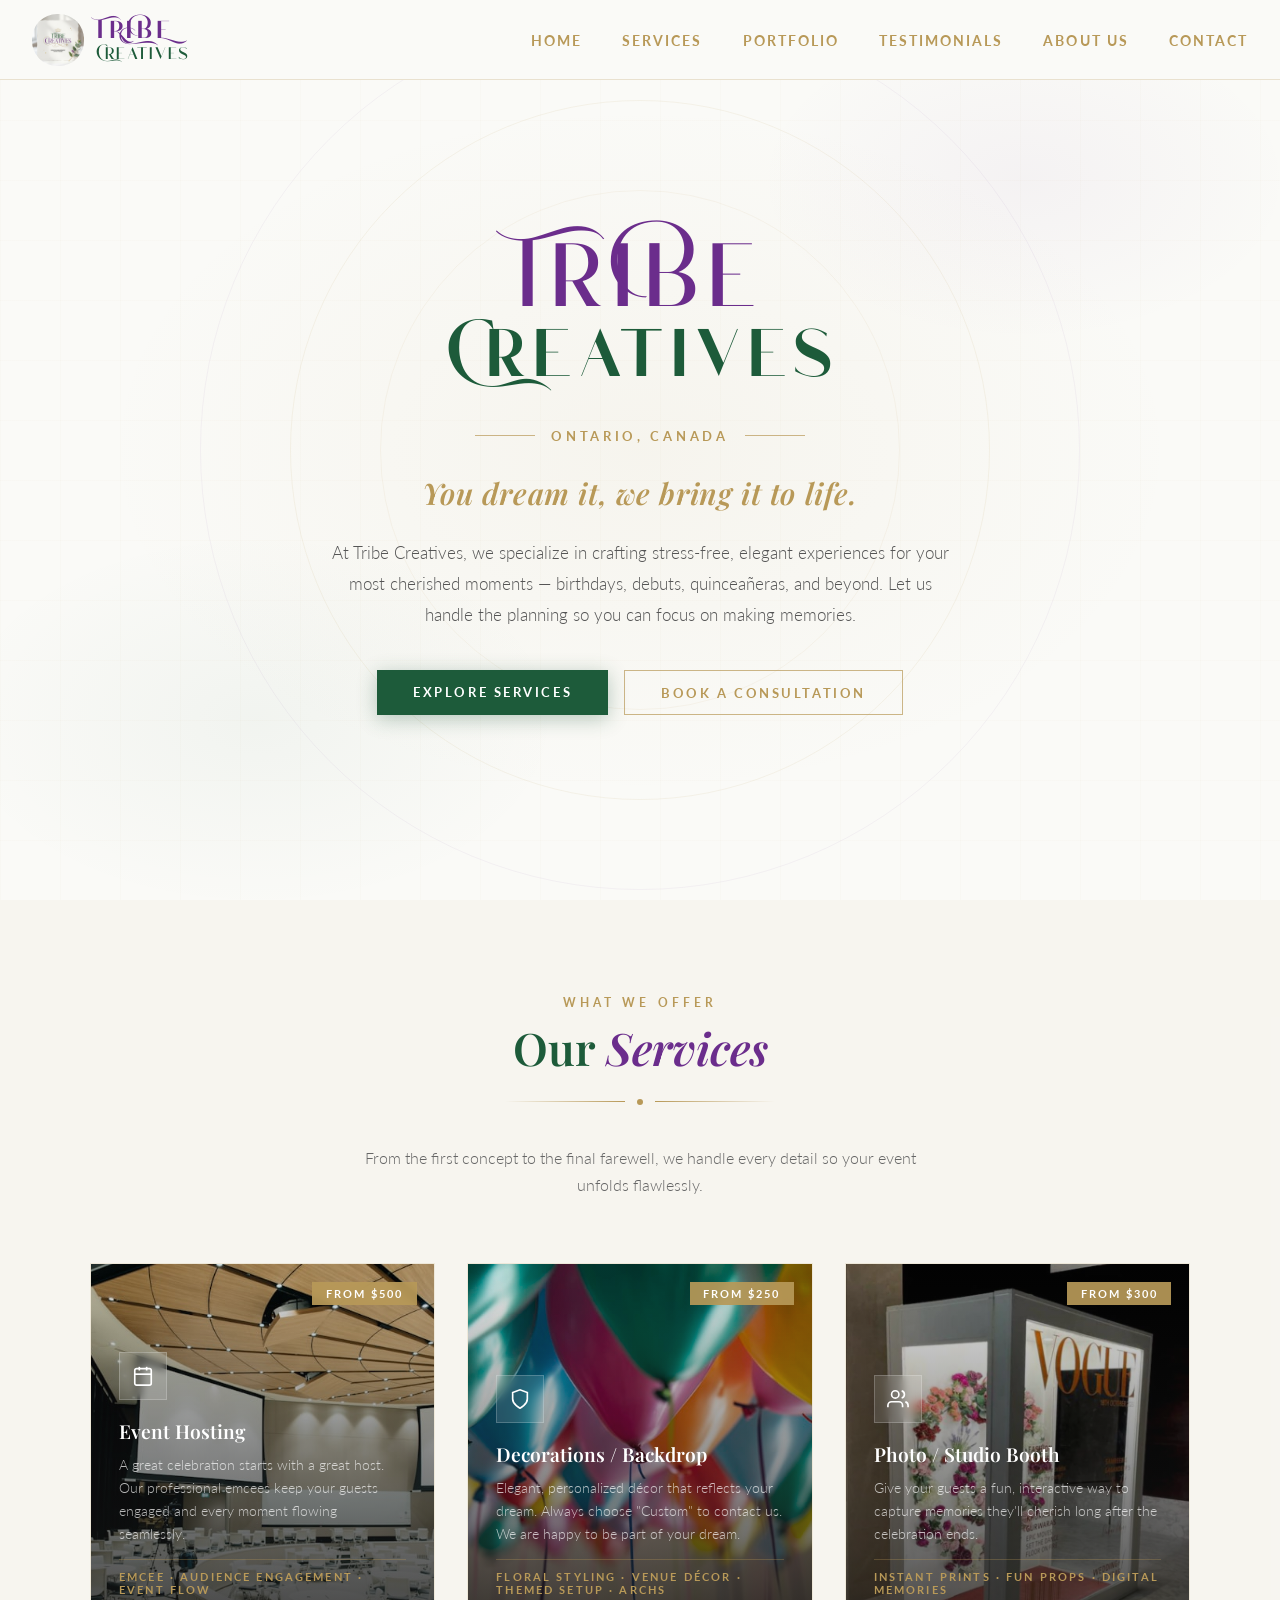
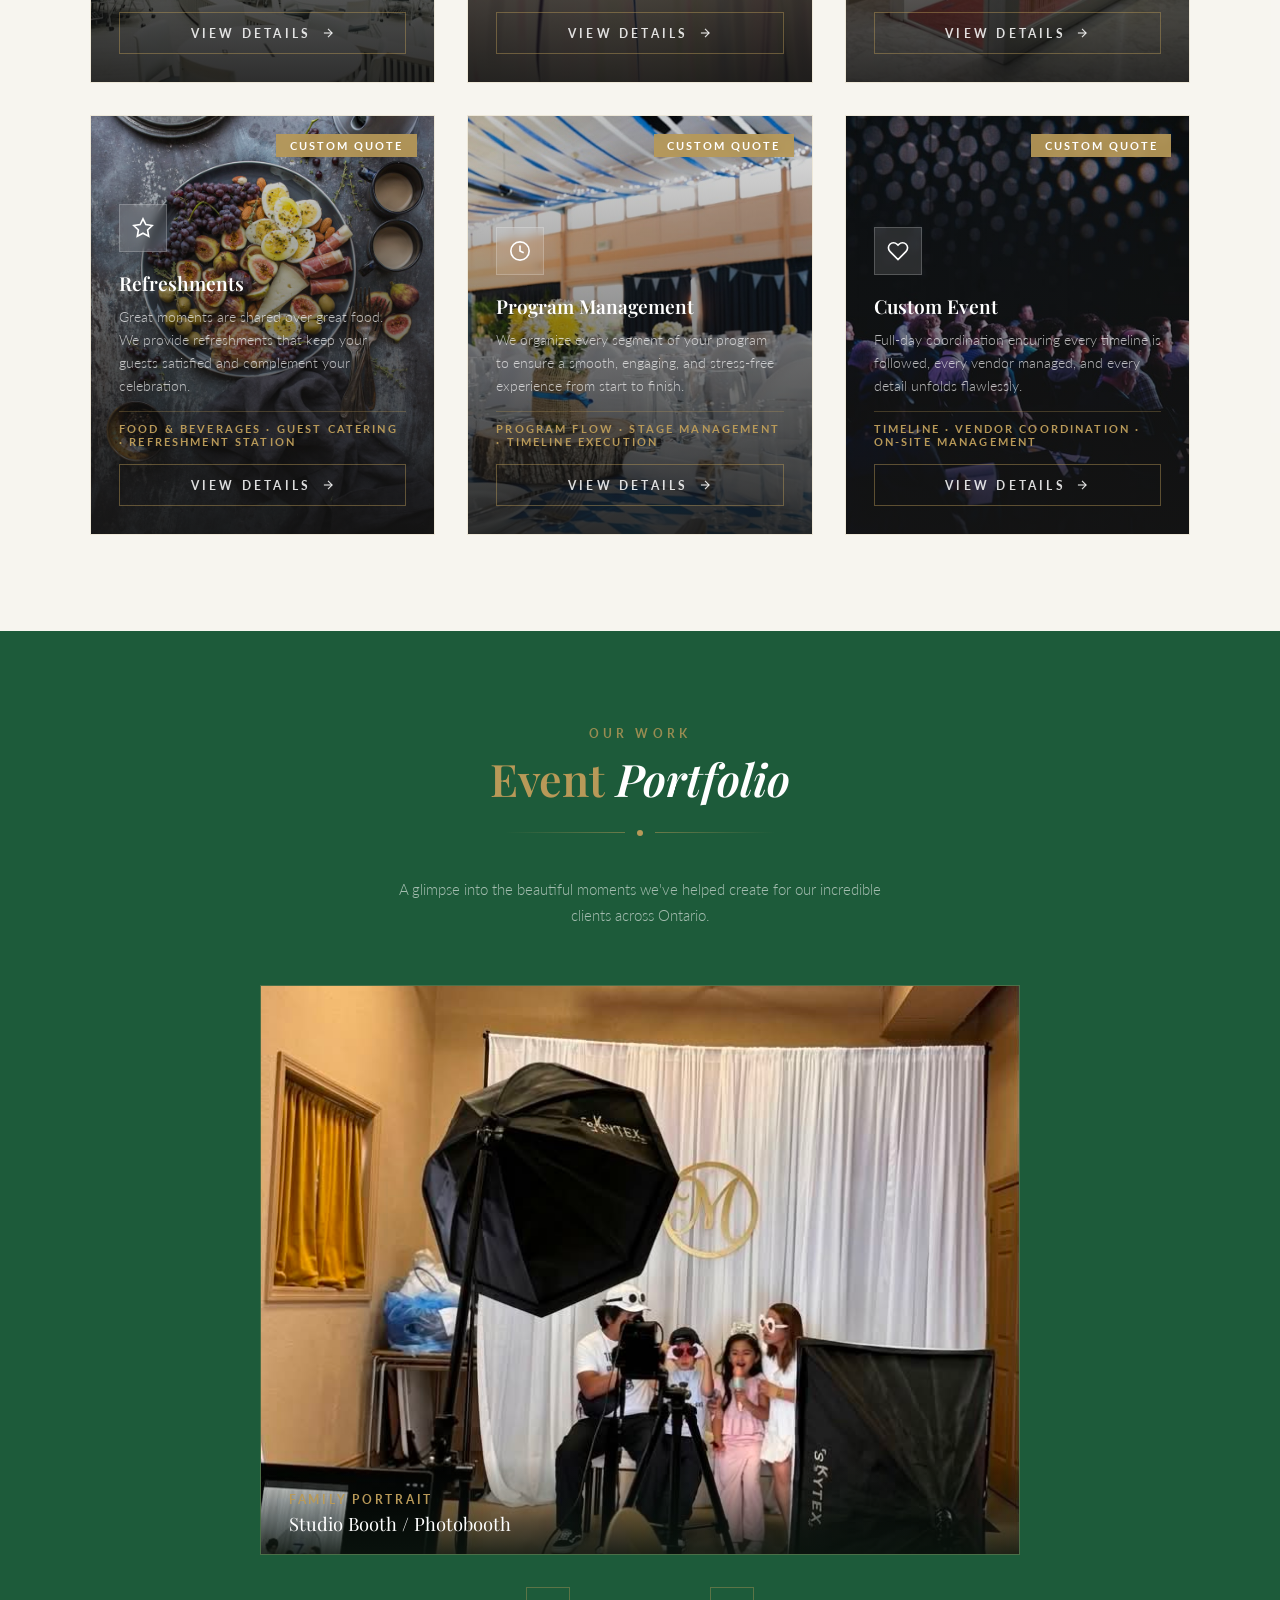
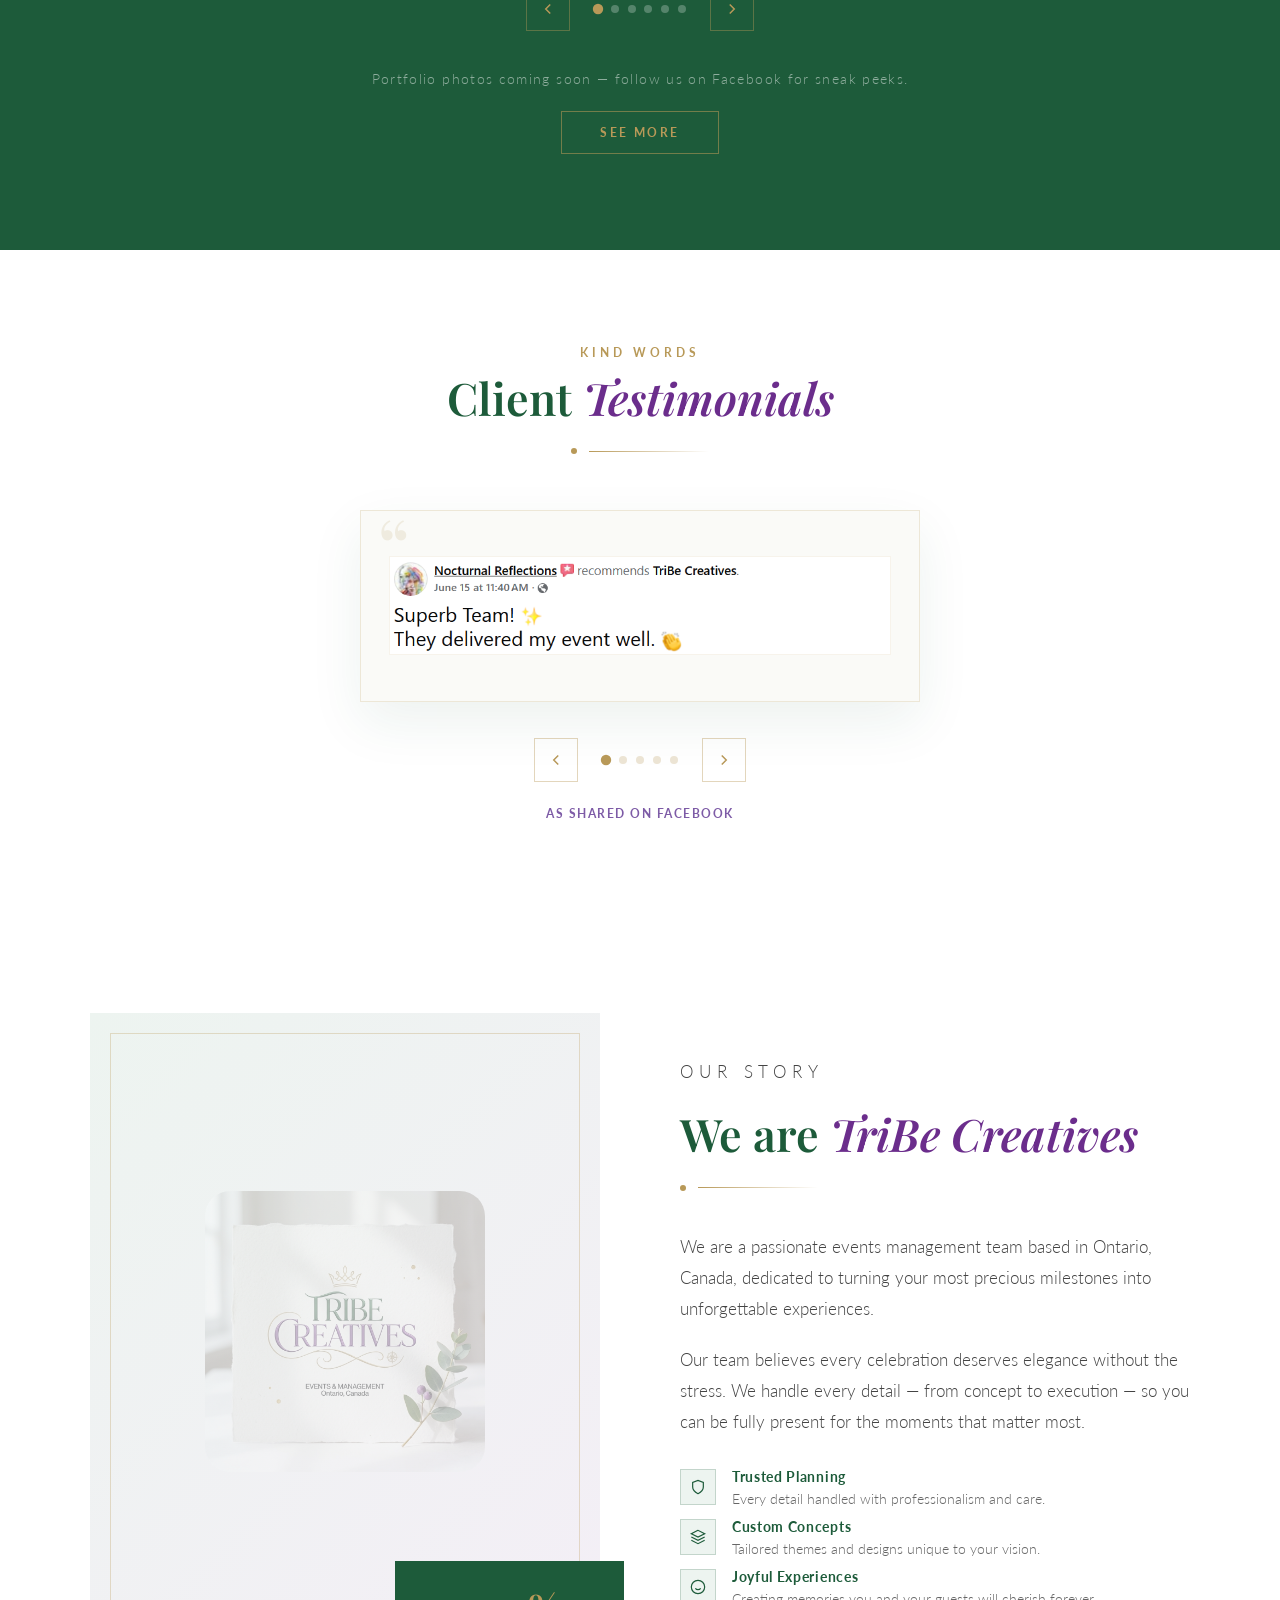
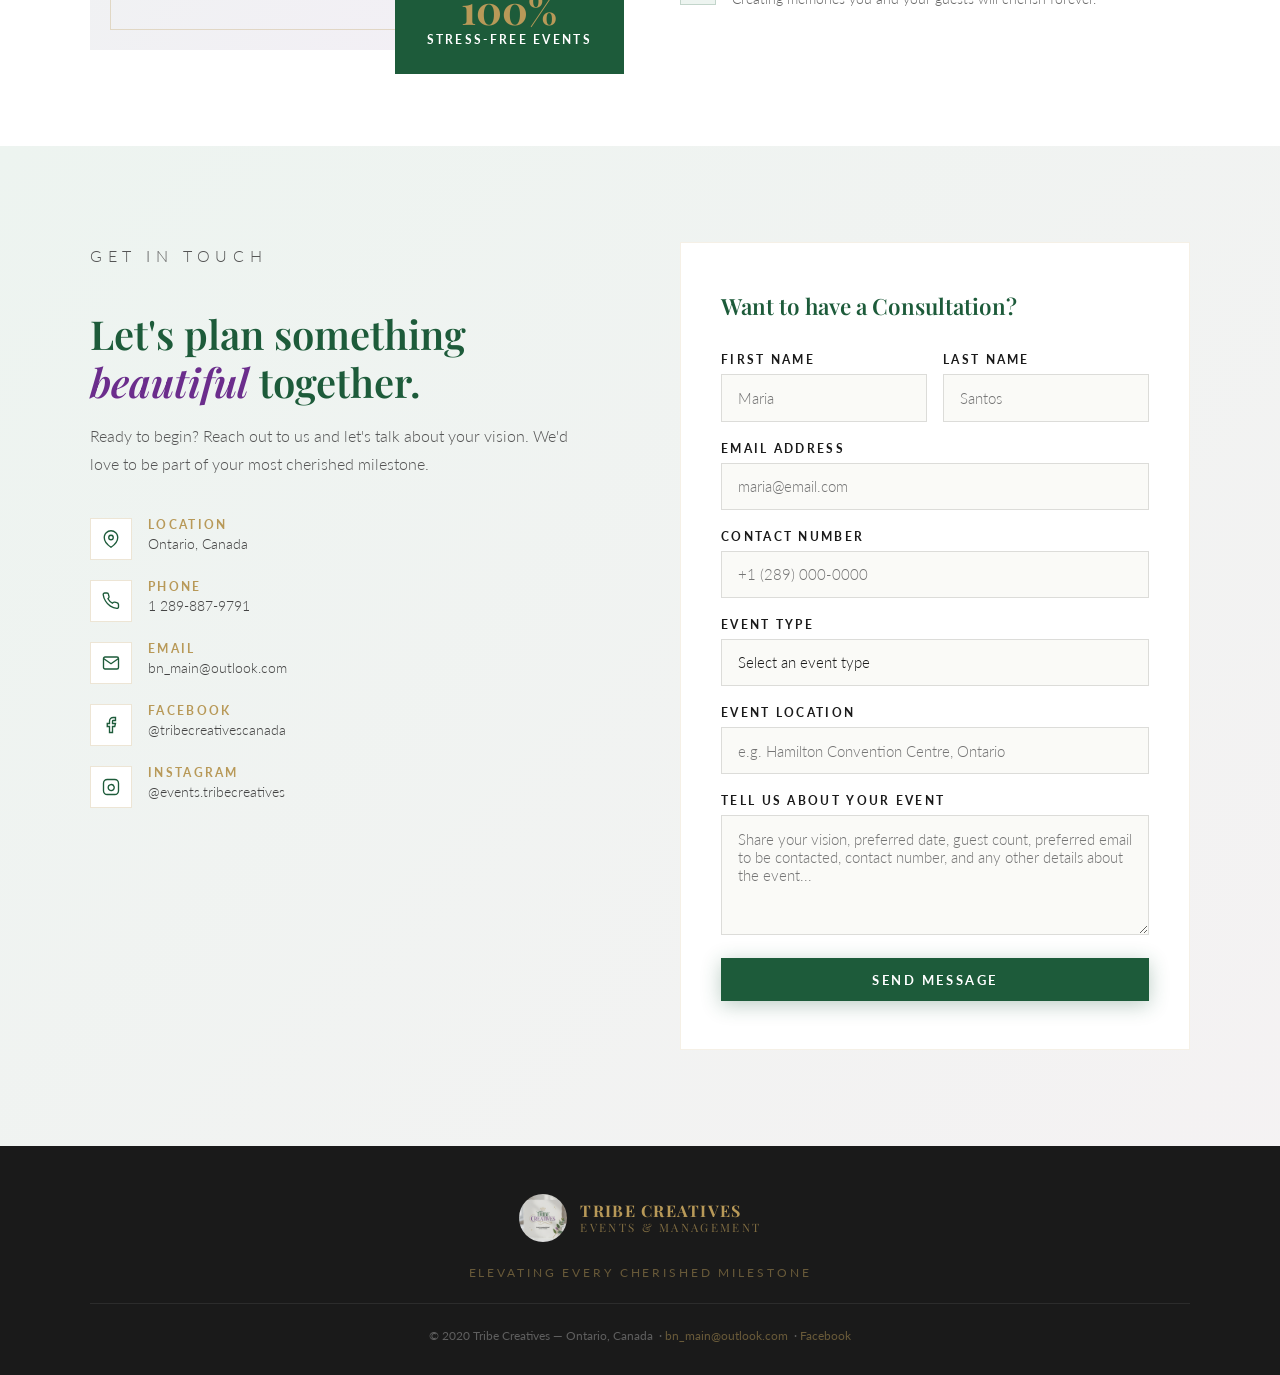
==== commit 5211279a: "Update index.html" ====
--- a/index.html
+++ b/index.html
@@ -6,7 +6,7 @@
   <title>Tribe Creatives — Events & Management</title>
   <link href="https://fonts.googleapis.com/css2?family=Playfair+Display:ital,wght@0,400;0,600;0,700;1,400&family=Lato:wght@300;400;700&display=swap" rel="stylesheet"/>
   <link rel="icon" type="image/x-icon" href="assets/Icons-Logos/TC-ICON.png">  
-  <link
+  <link rel="stylesheet" href="style.css">
 </head>
 <body>
 
--- a/style.css
+++ b/style.css
@@ -0,0 +1,384 @@
+:root {
+  --green: #1D5B3A;
+  --purple: #6B2D8C;
+  --gold: #B89958;
+  --berry: #7D5BA6;
+  --dark: #1A1A1A;
+  --cream: #FAFAF7;
+  --white: #FFFFFF;
+  --light-green: #edf4f0;
+}
+
+*, *::before, *::after { box-sizing: border-box; margin: 0; padding: 0; }
+html { scroll-behavior: smooth; }
+body { font-family: 'Lato', sans-serif; background: var(--cream); color: var(--dark); overflow-x: hidden; }
+
+@font-face {
+  font-family: 'Hello Paris';
+  src: url('assets/Fonts/Hello Paris Sans Medium.ttf') format('truetype');
+  font-weight: 500; font-style: normal;
+}
+@font-face {
+  font-family: 'Hello Paris';
+  src: url('assets/Fonts/Hello Paris Sans Bold.ttf') format('truetype');
+  font-weight: 700; font-style: normal;
+}
+
+/* NAV */
+nav {
+  position: fixed; top: 0; left: 0; right: 0; z-index: 999;
+  background: rgba(250,250,247,0.96); backdrop-filter: blur(8px);
+  border-bottom: 1px solid rgba(184,153,88,0.25);
+  display: flex; align-items: center; justify-content: space-between;
+  padding: 0.75rem 2rem; transition: box-shadow 0.3s;
+}
+nav.scrolled { box-shadow: 0 2px 20px rgba(29,91,58,0.1); }
+.nav-logo { display: flex; align-items: center; gap: 0.75rem; text-decoration: none; }
+.nav-logo img { height: 52px; width: 52px; object-fit: contain; }
+.nav-brand { display: flex; flex-direction: column; line-height: 1.1; opacity: 0; transition: opacity 0.4s ease; pointer-events: none; }
+.nav-brand.visible { opacity: 1; pointer-events: all; }
+.nav-brand .tribe { font-family: 'Hello Paris', sans-serif; font-size: 2.2rem; font-weight: 700; color: var(--purple); letter-spacing: 0.1em; }
+.nav-brand .creatives { font-family: 'Hello Paris', sans-serif; font-size: 1.5rem; font-weight: 500; color: var(--green); letter-spacing: 0.01em; margin-top: -10px; }
+.nav-links { display: flex; gap: 2.5rem; list-style: none; }
+.nav-links a { text-decoration: none; font-size: 0.85rem; letter-spacing: 0.15em; text-transform: uppercase; font-weight: 700; color: var(--gold); position: relative; padding-bottom: 3px; transition: color 0.2s; }
+.nav-links a::after { content: ''; position: absolute; bottom: 0; left: 0; width: 0; height: 1.5px; background: var(--purple); transition: width 0.3s ease; }
+.nav-links a:hover { color: var(--green); }
+.nav-links a:hover::after { width: 100%; }
+.hamburger { display: none; flex-direction: column; gap: 5px; cursor: pointer; background: none; border: none; padding: 4px; }
+.hamburger span { display: block; width: 25px; height: 2px; background: var(--green); transition: all 0.3s; }
+.mobile-menu { display: none; position: fixed; top: 72px; left: 0; right: 0; background: rgba(250,250,247,0.98); backdrop-filter: blur(12px); padding: 1.5rem 2rem 2rem; z-index: 998; border-bottom: 1px solid rgba(184,153,88,0.25); flex-direction: column; gap: 1.25rem; }
+.mobile-menu.open { display: flex; }
+.mobile-menu a { text-decoration: none; font-size: 1rem; letter-spacing: 0.15em; text-transform: uppercase; font-weight: 700; color: var(--dark); padding: 0.5rem 0; border-bottom: 1px solid rgba(184,153,88,0.15); transition: color 0.2s; }
+.mobile-menu a:hover { color: var(--green); }
+
+/* HERO */
+#home { min-height: 100vh; display: flex; flex-direction: column; align-items: center; justify-content: center; text-align: center; padding: 7rem 2rem 5rem; position: relative; overflow: hidden; background-color: var(--cream); }
+.hero-ring-light { position: absolute; top: 50%; left: 50%; transform: translate(-50%, -50%); border-radius: 50%; pointer-events: none; z-index: 0; }
+.hero-ring-light-1 { width: 700px; height: 700px; border: 1px solid rgba(184,153,88,0.1); }
+.hero-ring-light-2 { width: 520px; height: 520px; border: 1px solid rgba(184,153,88,0.08); }
+.hero-ring-light-3 { width: 880px; height: 880px; border: 1px solid rgba(107,45,140,0.05); }
+.hero-glow { position: absolute; inset: 0; z-index: 0; pointer-events: none; background: radial-gradient(ellipse 60% 55% at 50% 50%, rgba(184,153,88,0.06) 0%, transparent 70%), radial-gradient(ellipse 40% 35% at 20% 80%, rgba(29,91,58,0.04) 0%, transparent 60%), radial-gradient(ellipse 35% 30% at 80% 20%, rgba(107,45,140,0.04) 0%, transparent 60%); }
+.hero-mesh-light { position: absolute; inset: 0; z-index: 0; pointer-events: none; background-image: linear-gradient(rgba(184,153,88,0.025) 1px, transparent 1px), linear-gradient(90deg, rgba(184,153,88,0.025) 1px, transparent 1px); background-size: 60px 60px; }
+.hero-content { position: relative; z-index: 2; max-width: 820px; margin: 0 auto; }
+.hero-wordmark { margin-bottom: 0.25rem; animation: fadeUp 0.9s 0.25s ease both; line-height: 1.05; }
+.hero-wordmark-tribe, .hero-wordmark-be { font-family: 'Hello Paris', sans-serif; font-size: clamp(5rem, 10vw, 8rem); font-weight: 500; color: var(--purple); letter-spacing: .03em; display: inline; line-height: 1; }
+.hero-wordmark-creatives { font-family: 'Hello Paris', sans-serif; font-size: clamp(4.5rem, 8.5vw, 6rem); font-weight: 700; color: var(--green); letter-spacing: 0.01em; display: block; margin-top: -40px; }
+.hero-location { display: inline-flex; align-items: center; gap: 1rem; margin: 1.5rem 0 1.75rem; animation: fadeUp 0.9s 0.4s ease both; }
+.hero-location-line { width: 60px; height: 1px; background: var(--gold); opacity: 0.7; }
+.hero-location span { font-family: 'Lato', sans-serif; font-size: 0.82rem; font-weight: 700; letter-spacing: 0.28em; text-transform: uppercase; color: var(--gold); }
+.hero-tagline-light { font-family: 'Playfair Display', serif; font-size: clamp(1.35rem, 3vw, 1.85rem); font-weight: 600; font-style: italic; color: var(--gold); letter-spacing: 0.02em; margin-bottom: 1.5rem; animation: fadeUp 0.9s 0.5s ease both; line-height: 1.4; }
+.hero-desc-light { font-size: clamp(0.92rem, 1.8vw, 1.05rem); color: #555; max-width: 620px; margin: 0 auto 2.5rem; line-height: 1.85; font-weight: 300; animation: fadeUp 0.9s 0.6s ease both; }
+.hero-cta { display: flex; gap: 1rem; flex-wrap: wrap; justify-content: center; animation: fadeUp 0.9s 0.72s ease both; }
+
+/* BUTTONS */
+.btn-primary { background: var(--green); color: white; padding: 0.85rem 2.25rem; border: none; font-family: 'Lato', sans-serif; font-size: 0.8rem; letter-spacing: 0.2em; text-transform: uppercase; font-weight: 700; text-decoration: none; cursor: pointer; transition: background 0.25s, transform 0.2s, box-shadow 0.25s; box-shadow: 0 4px 20px rgba(29,91,58,0.3); display: inline-block; }
+.btn-primary:hover { background: #164a2d; transform: translateY(-2px); box-shadow: 0 8px 30px rgba(29,91,58,0.35); }
+.btn-outline { background: transparent; color: var(--gold); padding: 0.85rem 2.25rem; border: 1.5px solid rgba(184,153,88,0.7); font-family: 'Lato', sans-serif; font-size: 0.8rem; letter-spacing: 0.2em; text-transform: uppercase; font-weight: 700; text-decoration: none; cursor: pointer; transition: all 0.25s; display: inline-block; }
+.btn-outline:hover { background: var(--purple); color: white; border-color: var(--purple); transform: translateY(-2px); }
+button:disabled { opacity: 0.65; cursor: not-allowed; transform: none !important; }
+
+/* SECTIONS */
+section { padding: 6rem 2rem; }
+.section-inner { max-width: 1100px; margin: 0 auto; }
+.section-label { font-size: 0.72rem; letter-spacing: 0.35em; text-transform: uppercase; color: var(--gold); font-weight: 700; margin-bottom: 0.75rem; }
+.section-title { font-family: 'Playfair Display', serif; font-size: clamp(1.8rem, 4vw, 2.8rem); font-weight: 600; color: var(--green); line-height: 1.2; margin-bottom: 1.5rem; }
+.section-title em { font-style: italic; color: var(--purple); }
+.section-divider { display: flex; align-items: center; gap: 0.75rem; margin-bottom: 2.5rem; }
+.section-divider::after { content: ''; flex: 1; max-width: 120px; height: 1px; background: linear-gradient(to right, var(--gold), transparent); }
+.section-divider-dot { width: 6px; height: 6px; background: var(--gold); border-radius: 50%; }
+
+/* SERVICES */
+#services { background: #b89a580c; }
+.services-header { text-align: center; margin-bottom: 4rem; }
+.services-header .section-divider { justify-content: center; }
+.services-header .section-divider::before { content: ''; flex: 1; max-width: 120px; height: 1px; background: linear-gradient(to left, var(--gold), transparent); }
+.services-grid { display: grid; grid-template-columns: repeat(3, 1fr); gap: 2rem; }
+.service-card { position: relative; overflow: hidden; border: 1px solid rgba(184,153,88,0.15); min-height: 420px; display: flex; flex-direction: column; justify-content: flex-end; transition: transform 0.35s, box-shadow 0.35s; }
+.service-card:hover { transform: translateY(-6px); box-shadow: 0 24px 60px rgba(0,0,0,0.25); }
+.svc-bg { position: absolute; inset: 0; z-index: 0; background-size: cover; background-position: center; transition: transform 0.5s ease; }
+.service-card:hover .svc-bg { transform: scale(1.05); }
+.svc-overlay { position: absolute; inset: 0; z-index: 1; background: linear-gradient(to top, rgba(20,20,20,0.88) 0%, rgba(20,20,20,0.45) 55%, rgba(20,20,20,0.1) 100%); transition: background 0.35s; }
+.service-card:hover .svc-overlay { background: linear-gradient(to top, rgba(20,20,20,0.92) 0%, rgba(20,20,20,0.55) 60%, rgba(20,20,20,0.15) 100%); }
+.service-card::before { content: ''; position: absolute; top: 0; left: 0; right: 0; height: 3px; background: linear-gradient(to right, var(--green), var(--purple)); z-index: 3; transform: scaleX(0); transform-origin: left; transition: transform 0.4s ease; }
+.service-card:hover::before { transform: scaleX(1); }
+.svc-content { position: relative; z-index: 2; padding: 1.75rem 1.75rem 0; display: flex; flex-direction: column; }
+.svc-price-badge { position: absolute; top: 1.1rem; right: 1.1rem; z-index: 4; background: rgba(184,153,88,0.92); backdrop-filter: blur(4px); color: white; padding: 0.32rem 0.85rem; font-size: 0.7rem; letter-spacing: 0.18em; text-transform: uppercase; font-weight: 700; }
+.svc-icon { width: 48px; height: 48px; background: rgba(255,255,255,0.12); border: 1px solid rgba(255,255,255,0.2); display: flex; align-items: center; justify-content: center; margin-bottom: 1.1rem; backdrop-filter: blur(4px); }
+.svc-icon svg { width: 22px; height: 22px; }
+.svc-content h3 { font-family: 'Playfair Display', serif; font-size: 1.2rem; font-weight: 600; color: white; margin-bottom: 0.55rem; }
+.svc-content > p { font-size: 0.88rem; color: rgba(255,255,255,0.7); line-height: 1.65; font-weight: 300; margin-bottom: 0.85rem; }
+.service-tag { font-size: 0.67rem; letter-spacing: 0.2em; text-transform: uppercase; color: var(--gold); font-weight: 700; border-top: 1px solid rgba(184,153,88,0.3); padding-top: 0.65rem; margin-bottom: 1rem; display: block; }
+.btn-view-details { display: flex; align-items: center; justify-content: center; gap: 0.6rem; width: 100%; padding: 0.8rem 1rem; background: transparent; color: rgba(255,255,255,0.85); border: 1px solid rgba(184,153,88,0.45); font-family: 'Lato', sans-serif; font-size: 0.72rem; letter-spacing: 0.28em; text-transform: uppercase; font-weight: 700; text-align: center; cursor: pointer; transition: all 0.3s ease; margin-bottom: 1.75rem; position: relative; overflow: hidden; }
+.btn-view-details::before { content: ''; position: absolute; inset: 0; background: linear-gradient(to right, rgba(29,91,58,0) 0%, rgba(29,91,58,0.6) 50%, rgba(29,91,58,0) 100%); transform: translateX(-100%); transition: transform 0.4s ease; }
+.btn-view-details:hover::before { transform: translateX(100%); }
+.btn-view-details:hover { border-color: rgba(184,153,88,0.9); color: var(--gold); box-shadow: 0 0 24px rgba(184,153,88,0.15); }
+.btn-view-details svg { width: 14px; height: 14px; transition: transform 0.3s; flex-shrink: 0; }
+.btn-view-details:hover svg { transform: translateX(4px); }
+.svc-bg-planning { background-color: #1a2e20; background-image: url('assets/fullevent-planning.jpg'); }
+.svc-bg-design   { background-color: #251828; background-image: url('assets/designandstyling.jpg'); }
+.svc-bg-vendor   { background-color: #1a2030; background-image: url('assets/vendorcoordination.jpg'); }
+.svc-bg-debut    { background-color: #1e1525; background-image: url('assets/day-off coordination.jpg'); }
+.svc-bg-dayof    { background-color: #0f1e16; background-image: url('assets/debutcelebration.jpg'); }
+.svc-bg-custom   { background-color: #1d1520; background-image: url('assets/custom-celebration.jpg'); }
+
+/* PORTFOLIO */
+#portfolio { background: var(--green); color: white; }
+#portfolio .section-title { color: var(--gold); }
+#portfolio .section-label { color: rgba(184,153,88,0.8); }
+.showcase-header { text-align: center; margin-bottom: 3.5rem; }
+.showcase-header .section-divider { justify-content: center; }
+.showcase-header .section-divider::before { content: ''; flex: 1; max-width: 120px; height: 1px; background: linear-gradient(to left, rgba(184,153,88,0.5), transparent); }
+.showcase-header .section-divider::after { background: linear-gradient(to right, rgba(184,153,88,0.5), transparent); }
+.showcase-header .section-divider-dot { background: var(--gold); }
+.portfolio-carousel-wrap { position: relative; max-width: 760px; margin: 0 auto; }
+.portfolio-frame { position: relative; width: 100%; aspect-ratio: 4/3; background: rgba(255,255,255,0.04); border: 1px solid rgba(184,153,88,0.25); overflow: hidden; }
+.portfolio-track-outer { width: 100%; height: 100%; overflow: hidden; position: relative; }
+.portfolio-track { display: flex; height: 100%; transition: transform 0.55s cubic-bezier(0.65,0,0.35,1); will-change: transform; }
+
+/* ─────────────────────────────────────────────────────────────
+   FIX: position:relative anchors the absolutely-positioned
+   .portfolio-caption to THIS slide, not to the page.
+   Without this, captions on slides 2+ drift to the page bottom.
+───────────────────────────────────────────────────────────── */
+.portfolio-slide {
+  flex: 0 0 100%; height: 100%;
+  display: flex; align-items: center; justify-content: center;
+  background: rgba(0,0,0,0.15);
+  position: relative; /* THE FIX */
+}
+.portfolio-slide img { width: 100%; height: 100%; object-fit: cover; display: block; }
+.portfolio-slide.is-placeholder { flex-direction: column; gap: 0.75rem; color: rgba(255,255,255,0.4); }
+.portfolio-slide.is-placeholder svg { width: 48px; height: 48px; opacity: 0.5; }
+.portfolio-slide.is-placeholder span { font-size: 0.78rem; letter-spacing: 0.15em; text-transform: uppercase; font-weight: 700; }
+.portfolio-caption { position: absolute; left: 0; right: 0; bottom: 0; z-index: 2; background: linear-gradient(to top, rgba(10,20,14,0.88), transparent); padding: 2rem 1.75rem 1.1rem; pointer-events: none; }
+.portfolio-caption span { font-size: 0.78rem; letter-spacing: 0.22em; text-transform: uppercase; color: var(--gold); font-weight: 700; display: block; margin-bottom: 0.3rem; }
+.portfolio-caption p { font-family: 'Playfair Display', serif; font-size: 1.15rem; color: white; }
+.portfolio-controls { display: flex; align-items: center; justify-content: center; gap: 1.5rem; margin-top: 2rem; }
+.portfolio-btn { width: 44px; height: 44px; background: transparent; border: 1.5px solid rgba(184,153,88,0.4); cursor: pointer; display: flex; align-items: center; justify-content: center; transition: all 0.25s; color: var(--gold); }
+.portfolio-btn:hover { background: var(--gold); border-color: var(--gold); color: var(--green); }
+.portfolio-btn svg { width: 18px; height: 18px; }
+.portfolio-dots { display: flex; gap: 0.55rem; }
+.portfolio-dot { width: 8px; height: 8px; border-radius: 50%; background: rgba(255,255,255,0.25); border: none; cursor: pointer; transition: background 0.25s, transform 0.25s; padding: 0; }
+.portfolio-dot.active { background: var(--gold); transform: scale(1.3); }
+.showcase-coming { text-align: center; margin-top: 2.5rem; font-size: 0.85rem; color: rgba(255,255,255,0.5); font-weight: 300; letter-spacing: 0.1em; }
+.btn-see-more { display: block; margin: 1.5rem auto 0; background: transparent; color: var(--gold); padding: 0.8rem 2.4rem; border: 1.5px solid rgba(184,153,88,0.55); font-family: 'Lato', sans-serif; font-size: 0.78rem; letter-spacing: 0.2em; text-transform: uppercase; font-weight: 700; cursor: pointer; transition: all 0.25s; width: fit-content; }
+.btn-see-more:hover { background: var(--gold); color: var(--green); border-color: var(--gold); transform: translateY(-2px); }
+
+/* TESTIMONIALS */
+#testimonials { background: var(--white); overflow: hidden; }
+.testimonials-header { text-align: center; margin-bottom: 3.5rem; }
+.testi-carousel-wrap { position: relative; max-width: 560px; margin: 0 auto; }
+.testi-frame { position: relative; background: var(--cream); border: 1px solid rgba(184,153,88,0.2); box-shadow: 0 20px 50px rgba(29,91,58,0.08); padding: 1.5rem; }
+.testi-frame::before { content: '\201C'; font-family: 'Playfair Display', serif; font-size: 5rem; color: rgba(184,153,88,0.15); line-height: 0.6; position: absolute; top: 0.6rem; left: 1rem; z-index: 0; }
+.testi-track-outer { overflow: hidden; position: relative; z-index: 1; }
+.testi-track { display: flex; transition: transform 0.55s cubic-bezier(0.65,0,0.35,1); will-change: transform; }
+.testi-slide { flex: 0 0 100%; display: flex; align-items: center; justify-content: center; padding: 0 0.25rem; }
+.testi-slide img { width: 100%; max-height: 460px; object-fit: contain; background: white; border: 1px solid rgba(184,153,88,0.12); display: block; }
+.testi-controls { display: flex; align-items: center; justify-content: center; gap: 1.5rem; margin-top: 2.25rem; }
+.testi-btn { width: 44px; height: 44px; background: transparent; border: 1.5px solid rgba(184,153,88,0.4); cursor: pointer; display: flex; align-items: center; justify-content: center; transition: all 0.25s; color: var(--gold); }
+.testi-btn:hover { background: var(--green); border-color: var(--green); color: white; }
+.testi-btn svg { width: 18px; height: 18px; }
+.testi-dots { display: flex; gap: 0.55rem; }
+.testi-dot { width: 8px; height: 8px; border-radius: 50%; background: rgba(184,153,88,0.25); border: none; cursor: pointer; transition: background 0.25s, transform 0.25s; padding: 0; }
+.testi-dot.active { background: var(--gold); transform: scale(1.3); }
+.testi-source { text-align: center; margin-top: 1.5rem; font-size: 0.78rem; letter-spacing: 0.12em; text-transform: uppercase; color: var(--berry); font-weight: 700; }
+
+/* ABOUT */
+#about { background: var(--white); }
+.about-grid { display: grid; grid-template-columns: 1fr 1fr; gap: 5rem; align-items: center; }
+.about-image-wrap { position: relative; }
+.about-img-placeholder { width: 100%; aspect-ratio: 4/5; background: linear-gradient(135deg, var(--light-green) 0%, rgba(107,45,140,0.08) 100%); display: flex; align-items: center; justify-content: center; position: relative; overflow: hidden; }
+.about-img-placeholder::before { content: ''; position: absolute; inset: 20px; border: 1px solid rgba(184,153,88,0.3); }
+.about-img-placeholder img { width: 55%; opacity: 0.35; filter: grayscale(0.2); }
+.about-accent-box { position: absolute; bottom: -1.5rem; right: -1.5rem; background: var(--green); color: white; padding: 1.75rem 2rem; text-align: center; }
+.about-accent-box .num { font-family: 'Playfair Display', serif; font-size: 2.5rem; font-weight: 700; color: var(--gold); display: block; line-height: 1; }
+.about-accent-box .label { font-size: 0.72rem; letter-spacing: 0.2em; text-transform: uppercase; font-weight: 700; margin-top: 0.25rem; display: block; }
+.about-text p { font-size: 1.05rem; line-height: 1.85; color: #444; font-weight: 300; margin-bottom: 1.25rem; }
+.about-pillars { display: flex; flex-direction: column; gap: 0.75rem; margin-top: 2rem; }
+.pillar { display: flex; align-items: flex-start; gap: 1rem; }
+.pillar-icon { width: 36px; height: 36px; background: var(--light-green); border: 1px solid rgba(29,91,58,0.2); display: flex; align-items: center; justify-content: center; flex-shrink: 0; }
+.pillar-icon svg { width: 16px; height: 16px; }
+.pillar-text strong { display: block; font-size: 0.85rem; font-weight: 700; color: var(--green); letter-spacing: 0.05em; margin-bottom: 0.2rem; }
+.pillar-text span { font-size: 0.9rem; color: #666; font-weight: 300; }
+
+/* CONTACT */
+#contact { background: linear-gradient(135deg, var(--light-green) 0%, rgba(107,45,140,0.04) 100%); }
+.contact-grid { display: grid; grid-template-columns: 1fr 1fr; gap: 5rem; align-items: start; }
+.contact-info h2 { font-family: 'Playfair Display', serif; font-size: clamp(1.8rem, 3.5vw, 2.5rem); font-weight: 600; color: var(--green); margin-bottom: 1rem; line-height: 1.2; }
+.contact-info h2 em { color: var(--purple); font-style: italic; }
+.contact-info p { font-size: 1rem; color: #555; line-height: 1.75; font-weight: 300; margin-bottom: 2.5rem; }
+.contact-details { display: flex; flex-direction: column; gap: 1.25rem; }
+.contact-row { display: flex; align-items: flex-start; gap: 1rem; }
+.contact-row-icon { width: 42px; height: 42px; background: var(--white); border: 1px solid rgba(184,153,88,0.25); display: flex; align-items: center; justify-content: center; flex-shrink: 0; }
+.contact-row-icon svg { width: 18px; height: 18px; }
+.contact-row-text a, .contact-row-text span { display: block; font-size: 0.9rem; color: #444; text-decoration: none; font-weight: 300; transition: color 0.2s; }
+.contact-row-text a:hover { color: var(--green); }
+.contact-row-text strong { display: block; font-size: 0.72rem; letter-spacing: 0.2em; text-transform: uppercase; color: var(--gold); font-weight: 700; margin-bottom: 0.2rem; }
+.contact-form-wrap { background: var(--white); border: 1px solid rgba(184,153,88,0.15); padding: 3rem 2.5rem; }
+.contact-form-wrap h3 { font-family: 'Playfair Display', serif; font-size: 1.4rem; color: var(--green); margin-bottom: 2rem; font-weight: 600; }
+.form-group { margin-bottom: 1.25rem; }
+.form-group label { display: block; font-size: 0.72rem; letter-spacing: 0.2em; text-transform: uppercase; color: var(--dark); font-weight: 700; margin-bottom: 0.5rem; }
+.form-group input, .form-group select, .form-group textarea { width: 100%; padding: 0.85rem 1rem; border: 1px solid rgba(0,0,0,0.12); background: var(--cream); font-family: 'Lato', sans-serif; font-size: 0.92rem; color: var(--dark); font-weight: 300; outline: none; transition: border-color 0.2s; appearance: none; }
+.form-group input:focus, .form-group select:focus, .form-group textarea:focus { border-color: var(--green); }
+.form-group textarea { resize: vertical; min-height: 120px; }
+.form-row { display: grid; grid-template-columns: 1fr 1fr; gap: 1rem; }
+
+/* FOOTER */
+footer { background: var(--dark); color: rgba(255,255,255,0.7); padding: 3rem 2rem 2rem; }
+.footer-inner { max-width: 1100px; margin: 0 auto; display: flex; flex-direction: column; align-items: center; text-align: center; gap: 1.5rem; }
+.footer-logo { display: flex; align-items: center; gap: 0.85rem; }
+.footer-logo-img-wrap { width: 48px; height: 48px; flex-shrink: 0; display: flex; align-items: center; justify-content: center; }
+.footer-logo-img-wrap img { width: 100%; height: 100%; object-fit: contain; opacity: 0.9; display: block; }
+.footer-brand { display: flex; flex-direction: column; align-items: flex-start; line-height: 1.3; }
+.footer-brand .tribe { font-family: 'Playfair Display', serif; font-size: 1rem; font-weight: 700; color: var(--gold); letter-spacing: 0.08em; white-space: nowrap; }
+.footer-brand .creatives { font-family: 'Playfair Display', serif; font-size: 0.72rem; color: rgba(184,153,88,0.65); letter-spacing: 0.2em; text-transform: uppercase; white-space: nowrap; }
+.footer-motto { font-size: 0.72rem; letter-spacing: 0.25em; text-transform: uppercase; color: rgba(184,153,88,0.5); }
+.footer-divider { width: 100%; height: 1px; background: rgba(255,255,255,0.08); }
+.footer-bottom { font-size: 0.78rem; color: rgba(255,255,255,0.3); }
+.footer-bottom a { color: rgba(184,153,88,0.5); text-decoration: none; }
+
+/* ANIMATIONS */
+@keyframes fadeUp { from { opacity: 0; transform: translateY(24px); } to { opacity: 1; transform: translateY(0); } }
+.reveal { opacity: 0; transform: translateY(30px); transition: opacity 0.7s ease, transform 0.7s ease; }
+.reveal.visible { opacity: 1; transform: translateY(0); }
+
+/* SERVICE DETAIL MODAL */
+.svc-detail-overlay { position: fixed; inset: 0; z-index: 2000; background: rgba(10,10,10,0.82); backdrop-filter: blur(8px); display: flex; align-items: center; justify-content: center; padding: 1.5rem; opacity: 0; pointer-events: none; transition: opacity 0.35s ease; }
+.svc-detail-overlay.active { opacity: 1; pointer-events: all; }
+.svc-detail-modal { background: var(--white); width: 100%; max-width: 1060px; max-height: 90vh; overflow: hidden; display: flex; flex-direction: column; position: relative; transform: translateY(32px) scale(0.97); transition: transform 0.4s cubic-bezier(0.34,1.2,0.64,1); box-shadow: 0 40px 100px rgba(0,0,0,0.45); }
+.svc-detail-overlay.active .svc-detail-modal { transform: translateY(0) scale(1); }
+.sdm-header { background: linear-gradient(135deg, var(--green) 0%, #143d26 100%); padding: 1.4rem 2rem; display: flex; align-items: center; justify-content: space-between; flex-shrink: 0; border-bottom: 1px solid rgba(184,153,88,0.2); }
+.sdm-header-left { display: flex; align-items: center; gap: 1.2rem; }
+.sdm-service-eyebrow { font-size: 0.65rem; letter-spacing: 0.38em; text-transform: uppercase; color: rgba(184,153,88,0.7); font-weight: 700; display: block; margin-bottom: 0.2rem; }
+.sdm-service-name { font-family: 'Playfair Display', serif; font-size: 1.45rem; font-weight: 600; color: white; line-height: 1.2; }
+.sdm-page-counter { display: flex; align-items: center; gap: 0.5rem; background: rgba(255,255,255,0.1); border: 1px solid rgba(184,153,88,0.3); padding: 0.3rem 0.9rem; font-size: 0.7rem; letter-spacing: 0.18em; text-transform: uppercase; color: var(--gold); font-weight: 700; white-space: nowrap; }
+.sdm-close { width: 34px; height: 34px; border: none; cursor: pointer; background: rgba(255,255,255,0.12); color: white; font-size: 1.1rem; display: flex; align-items: center; justify-content: center; transition: background 0.2s; flex-shrink: 0; margin-left: 1rem; }
+.sdm-close:hover { background: rgba(255,255,255,0.25); }
+.sdm-body { display: grid; grid-template-columns: 1fr 1fr; flex: 1; min-height: 0; overflow: hidden; }
+.sdm-info-col { padding: 0; display: flex; flex-direction: column; border-right: 1px solid rgba(184,153,88,0.12); overflow: hidden; }
+.sdm-info-track-outer { overflow: hidden; flex: 1; position: relative; }
+.sdm-info-track { display: flex; height: 100%; transition: transform 0.45s cubic-bezier(0.65,0,0.35,1); will-change: transform; }
+.sdm-info-page { flex: 0 0 100%; min-width: 0; padding: 2rem 2rem 1.5rem; display: flex; flex-direction: column; overflow-y: auto; }
+.sdm-event-type-label { display: inline-flex; align-items: center; gap: 0.5rem; font-size: 0.65rem; letter-spacing: 0.3em; text-transform: uppercase; color: var(--gold); font-weight: 700; margin-bottom: 0.85rem; }
+.sdm-event-type-label::before { content: ''; width: 20px; height: 1px; background: var(--gold); opacity: 0.6; }
+.sdm-event-title { font-family: 'Playfair Display', serif; font-size: 1.55rem; font-weight: 600; color: var(--green); line-height: 1.25; margin-bottom: 1rem; }
+.sdm-price-block { display: inline-flex; align-items: baseline; gap: 0.4rem; background: var(--light-green); border-left: 3px solid var(--green); padding: 0.65rem 1.1rem; margin-bottom: 1.25rem; }
+.sdm-price-from { font-size: 0.65rem; letter-spacing: 0.22em; text-transform: uppercase; color: var(--green); font-weight: 700; opacity: 0.7; }
+.sdm-price-amount { font-family: 'Playfair Display', serif; font-size: 2rem; font-weight: 700; color: var(--green); }
+.sdm-price-unit { font-size: 0.8rem; color: #777; font-weight: 300; }
+.sdm-desc { font-size: 0.93rem; color: #555; line-height: 1.8; font-weight: 300; margin-bottom: 1.25rem; flex: 1; }
+.sdm-includes-label { font-size: 0.65rem; letter-spacing: 0.22em; text-transform: uppercase; color: var(--green); font-weight: 700; margin-bottom: 0.6rem; display: block; }
+.sdm-includes-list { list-style: none; display: flex; flex-direction: column; gap: 0.38rem; margin-bottom: 1rem; }
+.sdm-includes-list li { font-size: 0.87rem; color: #444; font-weight: 300; display: flex; align-items: center; gap: 0.55rem; }
+.sdm-includes-list li::before { content: ''; width: 5px; height: 5px; border-radius: 50%; background: var(--gold); flex-shrink: 0; }
+.sdm-avail-note { font-size: 0.78rem; color: var(--berry); font-style: italic; padding-top: 0.75rem; border-top: 1px solid rgba(184,153,88,0.15); }
+.sdm-img-col { display: flex; flex-direction: column; background: #111; overflow: hidden; }
+.sdm-img-track-outer { overflow: hidden; flex: 1; position: relative; }
+.sdm-img-track { display: flex; height: 100%; transition: transform 0.45s cubic-bezier(0.65,0,0.35,1); will-change: transform; }
+.sdm-img-page { flex: 0 0 100%; min-width: 0; height: 100%; position: relative; overflow: hidden; }
+.sdm-img-page img { width: 100%; height: 100%; object-fit: cover; display: block; }
+.sdm-img-page.no-img { display: flex; flex-direction: column; align-items: center; justify-content: center; gap: 0.75rem; background: #1a1a2e; }
+.sdm-img-page.no-img svg { width: 52px; height: 52px; opacity: 0.3; color: var(--gold); }
+.sdm-img-page.no-img span { font-size: 0.72rem; letter-spacing: 0.2em; text-transform: uppercase; color: rgba(184,153,88,0.4); font-weight: 700; }
+.sdm-img-page::after { content: ''; position: absolute; inset: 0; background: linear-gradient(to top, rgba(0,0,0,0.45) 0%, transparent 55%); pointer-events: none; }
+.sdm-img-badge { position: absolute; bottom: 1.1rem; left: 1.1rem; z-index: 2; background: rgba(29,91,58,0.88); backdrop-filter: blur(4px); border: 1px solid rgba(184,153,88,0.35); padding: 0.3rem 0.8rem; font-size: 0.65rem; letter-spacing: 0.22em; text-transform: uppercase; color: var(--gold); font-weight: 700; }
+.sdm-nav { display: flex; align-items: center; justify-content: center; gap: 1.5rem; padding: 1rem 2rem; border-top: 1px solid rgba(184,153,88,0.1); background: var(--white); flex-shrink: 0; }
+.sdm-nav-btn { width: 42px; height: 42px; background: transparent; border: 1.5px solid rgba(184,153,88,0.4); cursor: pointer; display: flex; align-items: center; justify-content: center; transition: all 0.25s; color: var(--gold); }
+.sdm-nav-btn:hover { background: var(--green); border-color: var(--green); color: white; }
+.sdm-nav-btn svg { width: 18px; height: 18px; }
+.sdm-dots { display: flex; gap: 0.5rem; }
+.sdm-dot { width: 8px; height: 8px; border-radius: 50%; background: rgba(184,153,88,0.25); border: none; cursor: pointer; transition: background 0.25s, transform 0.25s; padding: 0; }
+.sdm-dot.active { background: var(--gold); transform: scale(1.3); }
+.sdm-footer { display: flex; align-items: center; justify-content: space-between; gap: 1rem; padding: 1rem 2rem 1.4rem; border-top: 1px solid rgba(184,153,88,0.12); flex-shrink: 0; background: var(--white); }
+.sdm-selection-pill { display: flex; align-items: center; gap: 0.5rem; font-size: 0.72rem; letter-spacing: 0.12em; text-transform: uppercase; color: #888; font-weight: 700; flex: 1; min-width: 0; }
+.sdm-selection-pill span.pill-svc { color: var(--green); }
+.sdm-selection-pill span.pill-sep { color: rgba(184,153,88,0.5); }
+.sdm-selection-pill span.pill-event { color: var(--purple); }
+.sdm-selection-pill span.pill-price { color: var(--gold); }
+.sdm-footer-btns { display: flex; gap: 0.75rem; flex-shrink: 0; }
+.btn-sdm-back { background: transparent; color: #888; border: 1.5px solid rgba(0,0,0,0.13); padding: 0.8rem 1.3rem; font-family: 'Lato', sans-serif; font-size: 0.72rem; letter-spacing: 0.15em; text-transform: uppercase; font-weight: 700; cursor: pointer; transition: all 0.2s; white-space: nowrap; }
+.btn-sdm-back:hover { border-color: #555; color: #333; }
+.btn-sdm-proceed { background: var(--green); color: white; border: none; padding: 0.8rem 1.8rem; font-family: 'Lato', sans-serif; font-size: 0.72rem; letter-spacing: 0.2em; text-transform: uppercase; font-weight: 700; cursor: pointer; transition: all 0.25s; box-shadow: 0 4px 18px rgba(29,91,58,0.25); display: flex; align-items: center; gap: 0.55rem; white-space: nowrap; }
+.btn-sdm-proceed:hover { background: #164a2d; transform: translateY(-2px); box-shadow: 0 8px 24px rgba(29,91,58,0.3); }
+.btn-sdm-proceed svg { width: 14px; height: 14px; }
+
+/* BOOKING MODAL */
+.modal-overlay { position: fixed; inset: 0; z-index: 2000; background: rgba(20,20,20,0.72); backdrop-filter: blur(6px); display: flex; align-items: center; justify-content: center; padding: 1.5rem; opacity: 0; pointer-events: none; transition: opacity 0.3s ease; }
+.modal-overlay.active { opacity: 1; pointer-events: all; }
+.book-modal { background: var(--white); width: 100%; max-width: 580px; max-height: 92vh; overflow-y: auto; position: relative; transform: translateY(28px) scale(0.98); transition: transform 0.35s cubic-bezier(0.34,1.3,0.64,1); }
+.modal-overlay.active .book-modal { transform: translateY(0) scale(1); }
+.book-modal-head { background: linear-gradient(135deg, var(--purple) 0%, #4e1a6b 100%); padding: 2rem 2.25rem 1.75rem; position: relative; }
+.step-track { display: flex; align-items: center; gap: 0.4rem; margin-bottom: 0.9rem; }
+.step-pip { height: 6px; border-radius: 3px; background: rgba(255,255,255,0.28); transition: width 0.3s, background 0.3s; width: 22px; }
+.step-pip.done { background: var(--gold); }
+.step-pip.active { background: white; width: 38px; }
+.step-track-label { font-size: 0.65rem; letter-spacing: 0.28em; text-transform: uppercase; color: rgba(255,255,255,0.6); font-weight: 700; margin-left: 0.2rem; }
+.book-modal-head h2 { font-family: 'Playfair Display', serif; font-size: 1.55rem; font-weight: 600; color: white; margin-bottom: 0.25rem; }
+.book-modal-subtitle { font-size: 0.78rem; letter-spacing: 0.18em; text-transform: uppercase; color: rgba(255,255,255,0.55); font-weight: 700; }
+.bm-summary-chip { display: flex; align-items: center; gap: 0.6rem; margin-top: 1rem; background: rgba(255,255,255,0.1); border: 1px solid rgba(255,255,255,0.2); padding: 0.5rem 1rem; flex-wrap: wrap; }
+.bm-chip-item { display: flex; flex-direction: column; }
+.bm-chip-label { font-size: 0.57rem; letter-spacing: 0.22em; text-transform: uppercase; color: rgba(255,255,255,0.45); font-weight: 700; }
+.bm-chip-value { font-size: 0.78rem; font-weight: 700; color: var(--gold); letter-spacing: 0.05em; }
+.bm-chip-divider { width: 1px; height: 28px; background: rgba(255,255,255,0.2); flex-shrink: 0; }
+.modal-x { position: absolute; top: 1.1rem; right: 1.1rem; width: 34px; height: 34px; border: none; cursor: pointer; background: rgba(255,255,255,0.14); color: white; font-size: 1.15rem; line-height: 1; display: flex; align-items: center; justify-content: center; transition: background 0.2s; }
+.modal-x:hover { background: rgba(255,255,255,0.28); }
+.book-modal-body { padding: 1.75rem 2.25rem 2.25rem; }
+.bf-grid { display: grid; grid-template-columns: 1fr 1fr; gap: 1rem 1.1rem; }
+.bf-group { display: flex; flex-direction: column; }
+.bf-group.span2 { grid-column: 1 / -1; }
+.bf-group label { font-size: 0.67rem; letter-spacing: 0.22em; text-transform: uppercase; color: #888; font-weight: 700; margin-bottom: 0.4rem; display: block; }
+.bf-group input, .bf-group select, .bf-group textarea { width: 100%; padding: 0.78rem 0.95rem; border: 1.5px solid rgba(0,0,0,0.1); background: var(--cream); font-family: 'Lato', sans-serif; font-size: 0.91rem; color: var(--dark); font-weight: 300; outline: none; transition: border-color 0.2s, box-shadow 0.2s; }
+.bf-group input:focus, .bf-group select:focus, .bf-group textarea:focus { border-color: var(--purple); box-shadow: 0 0 0 3px rgba(107,45,140,0.08); }
+.bf-group textarea { resize: vertical; min-height: 96px; }
+.bf-group input[readonly] { background: #f0f4f1; color: #555; cursor: default; border-color: rgba(29,91,58,0.2); }
+.bf-actions { display: flex; gap: 0.85rem; margin-top: 1.75rem; align-items: center; }
+.btn-back { background: transparent; color: #888; border: 1.5px solid rgba(0,0,0,0.13); padding: 0.85rem 1.4rem; font-family: 'Lato', sans-serif; font-size: 0.76rem; letter-spacing: 0.15em; text-transform: uppercase; font-weight: 700; cursor: pointer; transition: all 0.2s; }
+.btn-back:hover { border-color: var(--purple); color: var(--purple); }
+.btn-book-submit { flex: 1; background: var(--purple); color: white; border: none; padding: 0.9rem 1.4rem; font-family: 'Lato', sans-serif; font-size: 0.78rem; letter-spacing: 0.22em; text-transform: uppercase; font-weight: 700; cursor: pointer; transition: background 0.25s, transform 0.2s, box-shadow 0.25s; box-shadow: 0 4px 18px rgba(107,45,140,0.3); }
+.btn-book-submit:hover:not(:disabled) { background: #4e1a6b; transform: translateY(-2px); box-shadow: 0 8px 26px rgba(107,45,140,0.35); }
+.book-success { display: none; text-align: center; padding: 3rem 2.25rem 2.5rem; }
+.book-success.show { display: block; }
+.success-icon-wrap { width: 70px; height: 70px; border-radius: 50%; background: var(--light-green); display: flex; align-items: center; justify-content: center; margin: 0 auto 1.4rem; }
+.success-icon-wrap svg { width: 30px; height: 30px; }
+.book-success h3 { font-family: 'Playfair Display', serif; font-size: 1.5rem; color: var(--green); margin-bottom: 0.6rem; }
+.book-success p { font-size: 0.93rem; color: #666; line-height: 1.75; font-weight: 300; }
+.success-svc-name { display: inline-block; margin-top: 0.85rem; padding: 0.35rem 1rem; background: var(--light-green); font-size: 0.78rem; color: var(--green); letter-spacing: 0.12em; font-weight: 700; text-transform: uppercase; }
+.field-error { border-color: #c0392b !important; box-shadow: 0 0 0 3px rgba(192,57,43,0.1) !important; }
+.field-error-msg { font-size: 0.72rem; color: #c0392b; margin-top: 0.3rem; display: block; }
+
+/* RESPONSIVE */
+@media (max-width: 900px) {
+  .about-grid { grid-template-columns: 1fr; gap: 3rem; }
+  .about-image-wrap { max-width: 400px; margin: 0 auto; }
+  .services-grid { grid-template-columns: 1fr 1fr; }
+  .contact-grid { grid-template-columns: 1fr; gap: 3rem; }
+  .bf-grid { grid-template-columns: 1fr; }
+  .bf-group.span2 { grid-column: 1; }
+  .hero-ring-light-1 { width: 420px; height: 420px; }
+  .hero-ring-light-2 { width: 300px; height: 300px; }
+  .hero-ring-light-3 { width: 560px; height: 560px; }
+  .sdm-body { grid-template-columns: 1fr; }
+  .sdm-img-col { min-height: 220px; max-height: 220px; }
+  .sdm-info-col { border-right: none; border-top: 1px solid rgba(184,153,88,0.12); }
+  /* FIX: was .sdm-detail-modal (wrong class name, caused tablet layout bug) */
+  .svc-detail-modal { max-width: 560px; }
+}
+@media (max-width: 640px) {
+  nav { padding: 0.75rem 1.25rem; }
+  .nav-links { display: none; }
+  .hamburger { display: flex; }
+  .services-grid { grid-template-columns: 1fr; }
+  section { padding: 4rem 1.25rem; }
+  .form-row { grid-template-columns: 1fr; }
+  .contact-form-wrap { padding: 2rem 1.5rem; }
+  .book-modal-head, .book-modal-body { padding-left: 1.4rem; padding-right: 1.4rem; }
+  .bf-actions { flex-direction: column; }
+  .btn-book-submit, .btn-back { width: 100%; text-align: center; }
+  .testi-frame { padding: 1rem; }
+  .sdm-footer { flex-direction: column; align-items: stretch; }
+  .sdm-footer-btns { justify-content: stretch; }
+  .btn-sdm-back, .btn-sdm-proceed { flex: 1; text-align: center; justify-content: center; }
+  .sdm-header { padding: 1rem 1.25rem; }
+  .sdm-info-page { padding: 1.25rem; }
+  .sdm-nav { padding: 0.75rem 1rem; }
+}
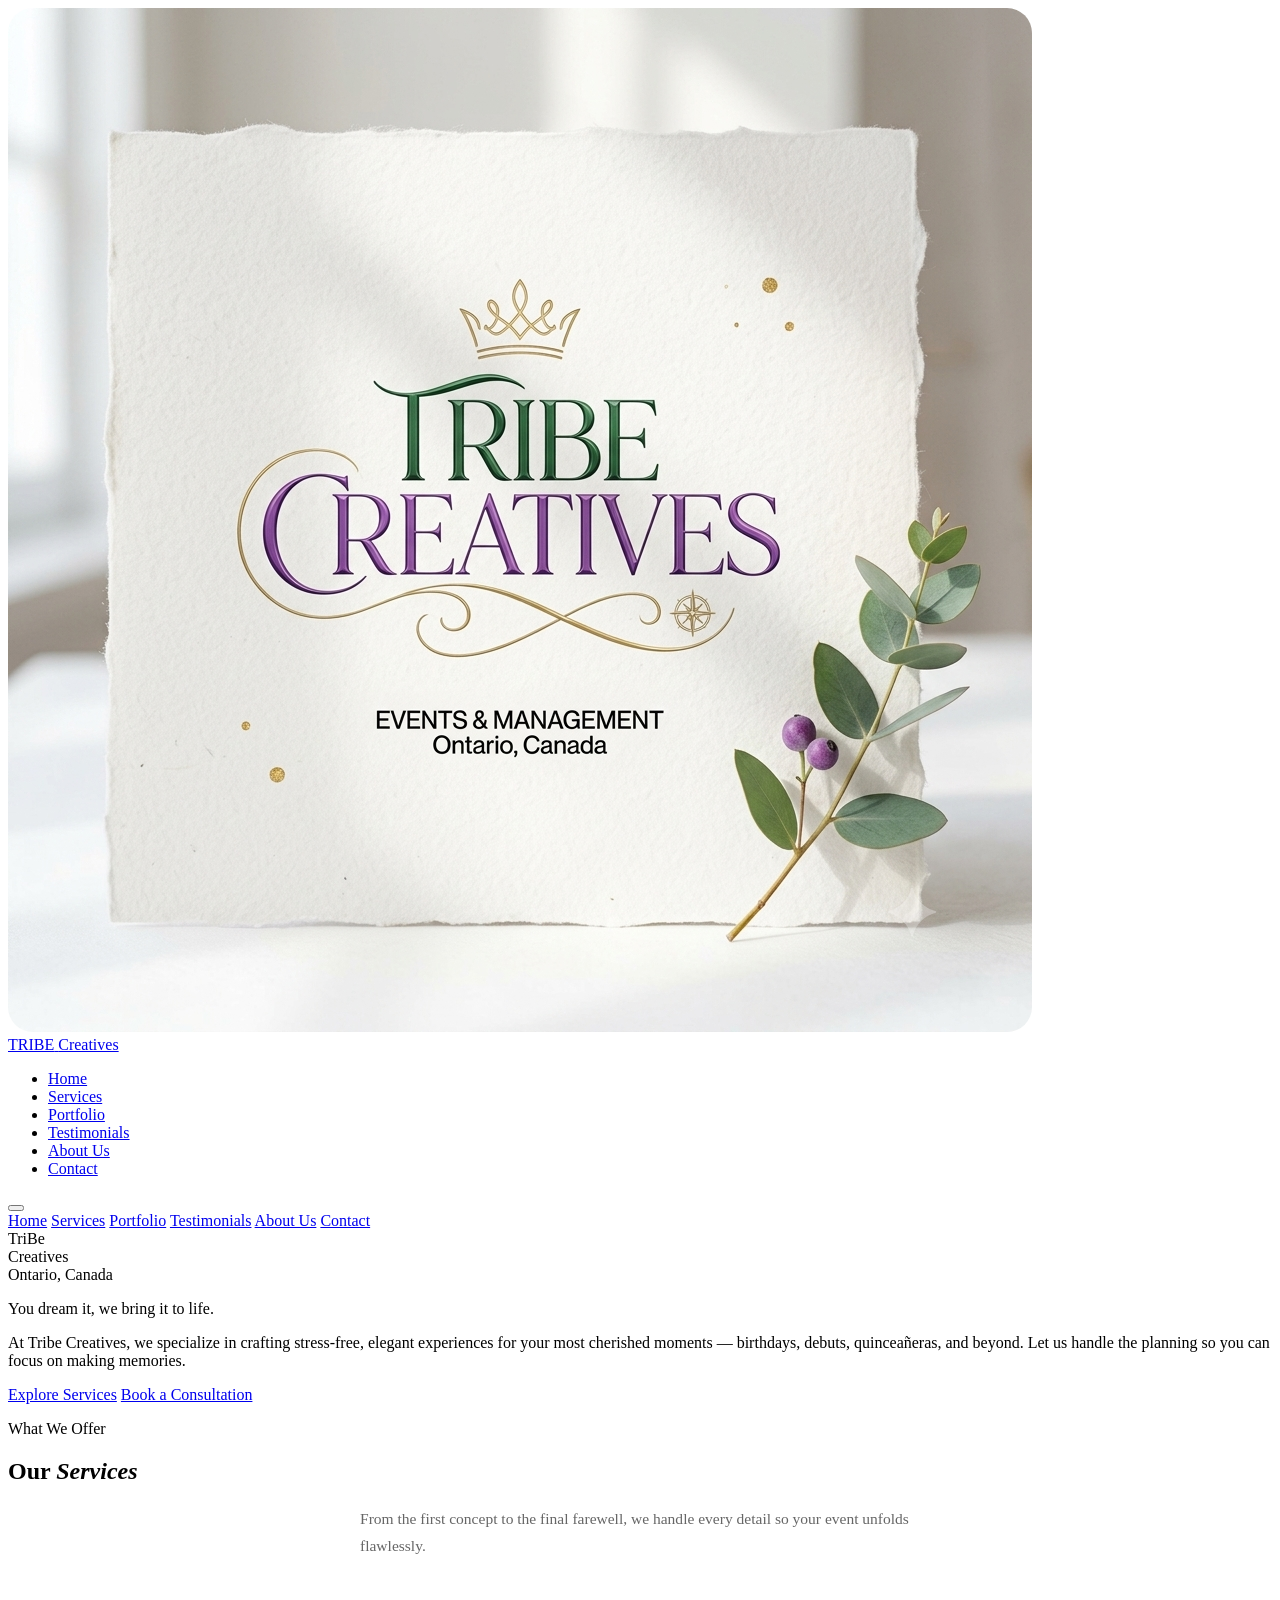
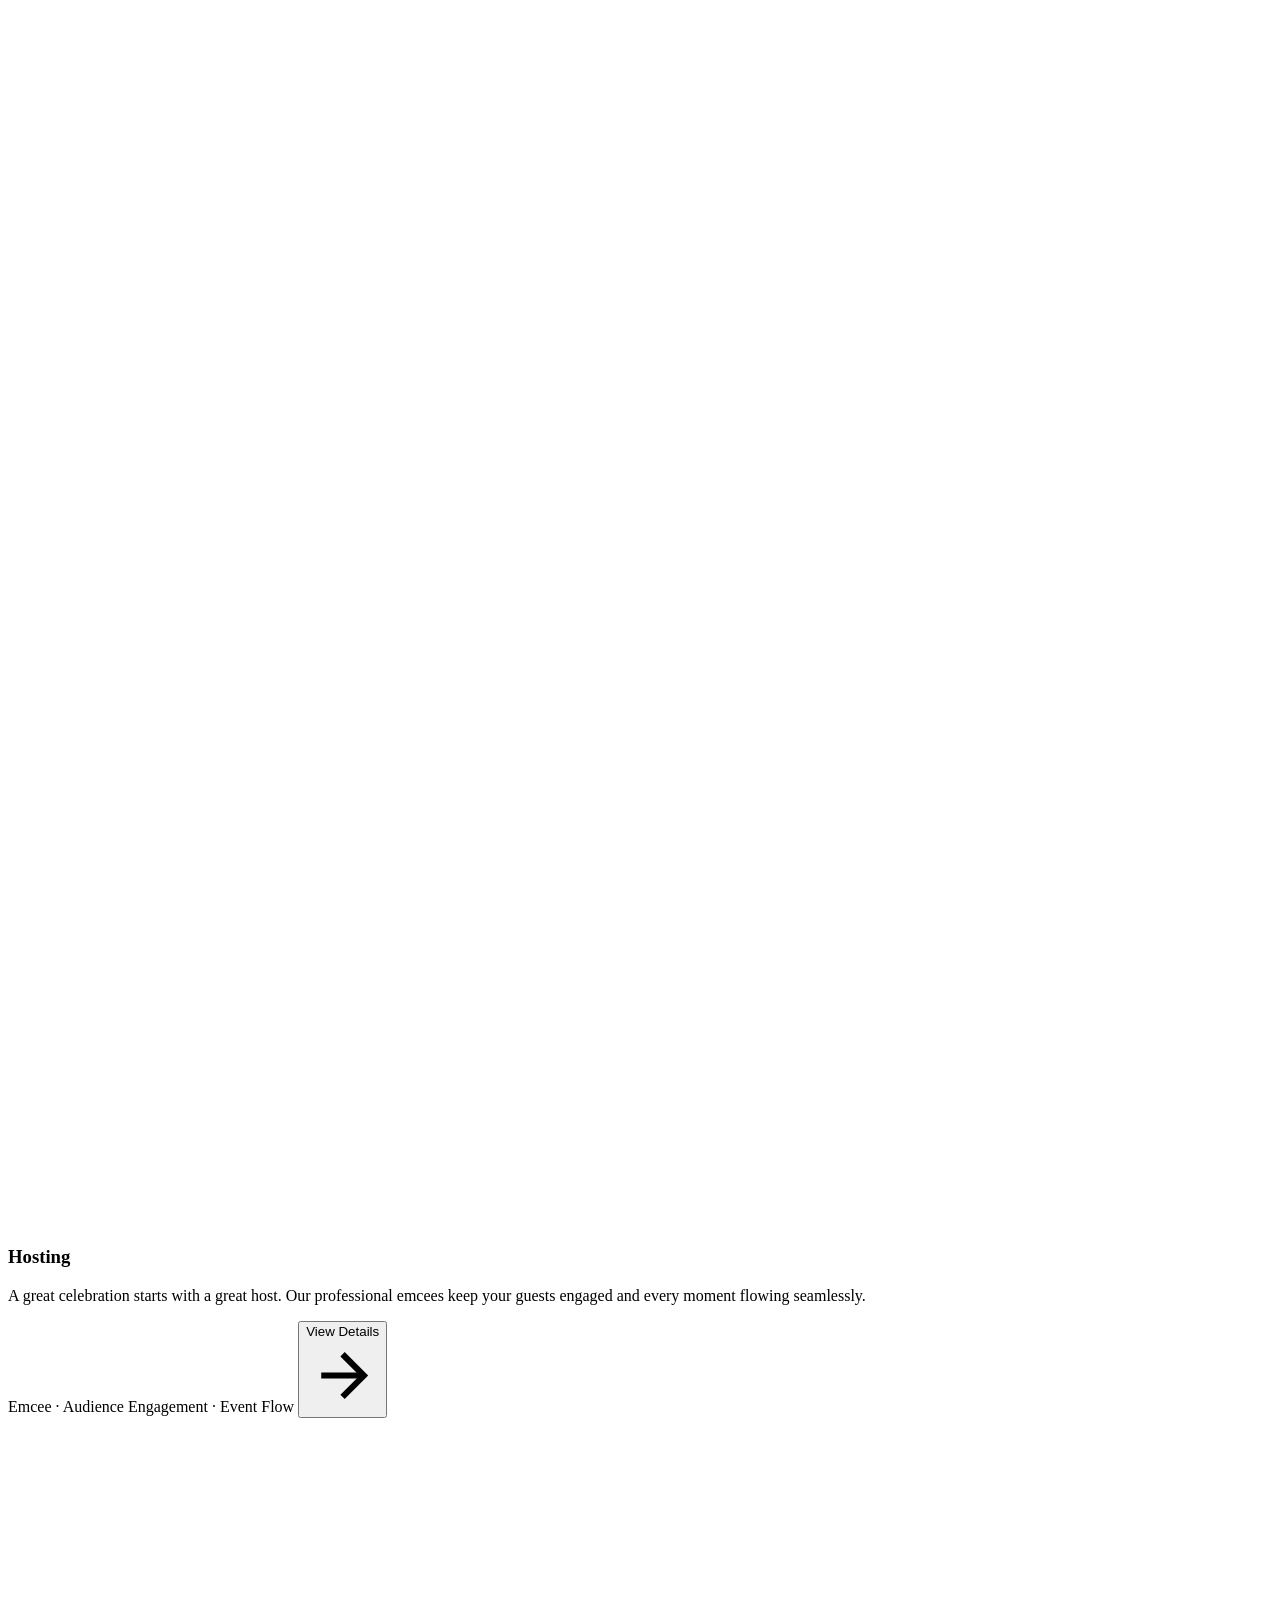
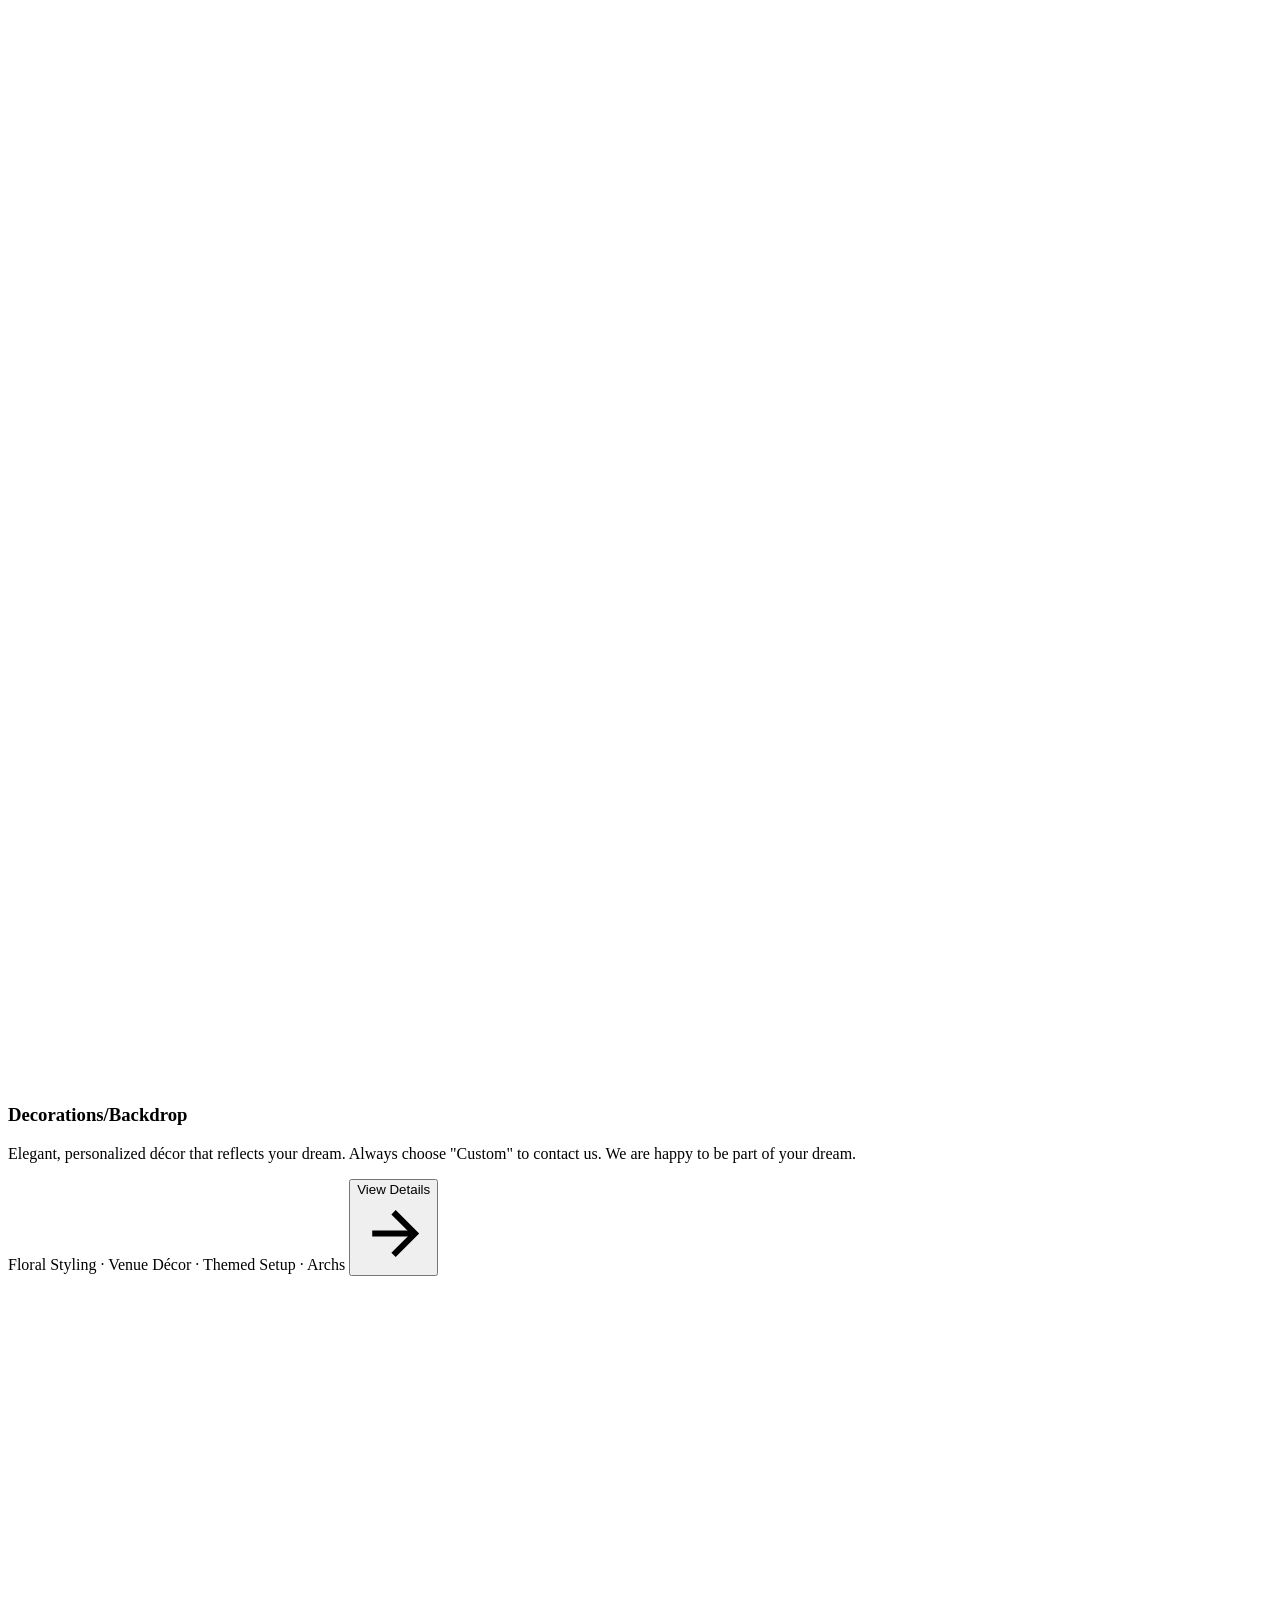
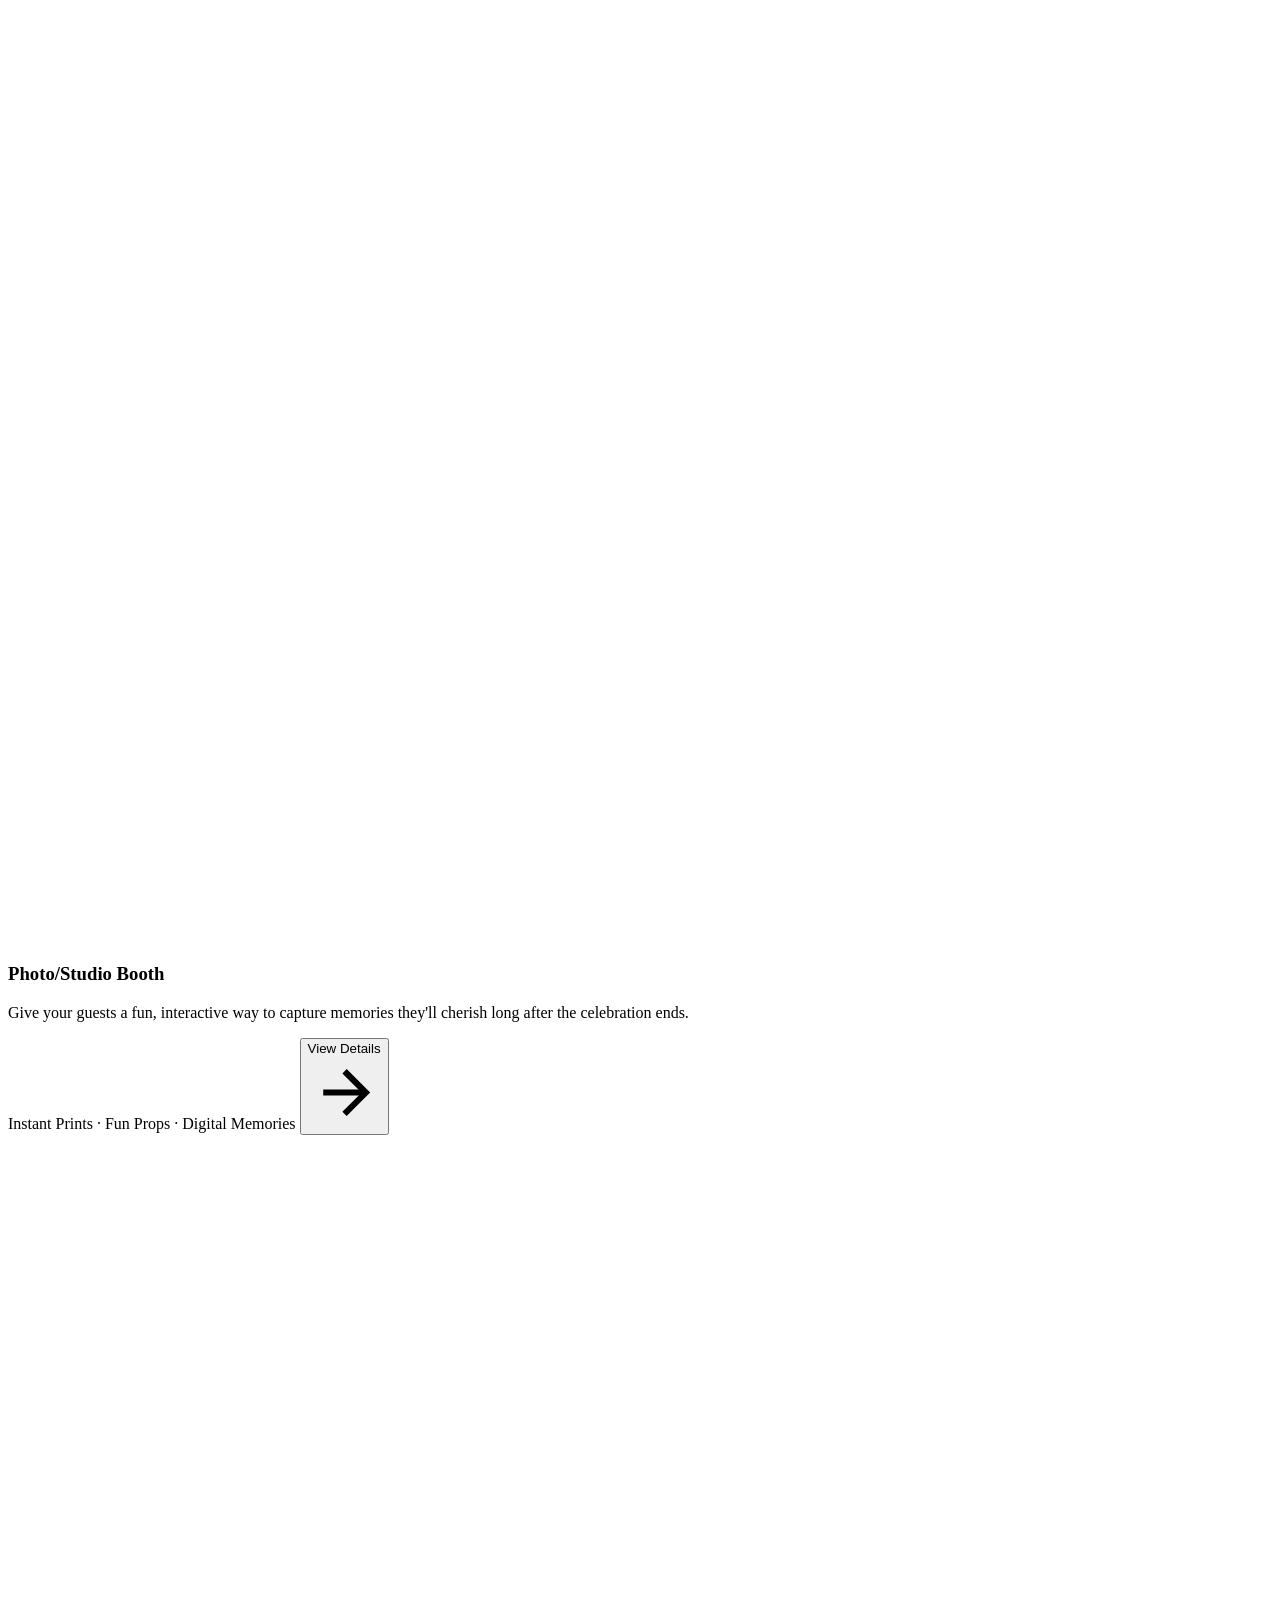
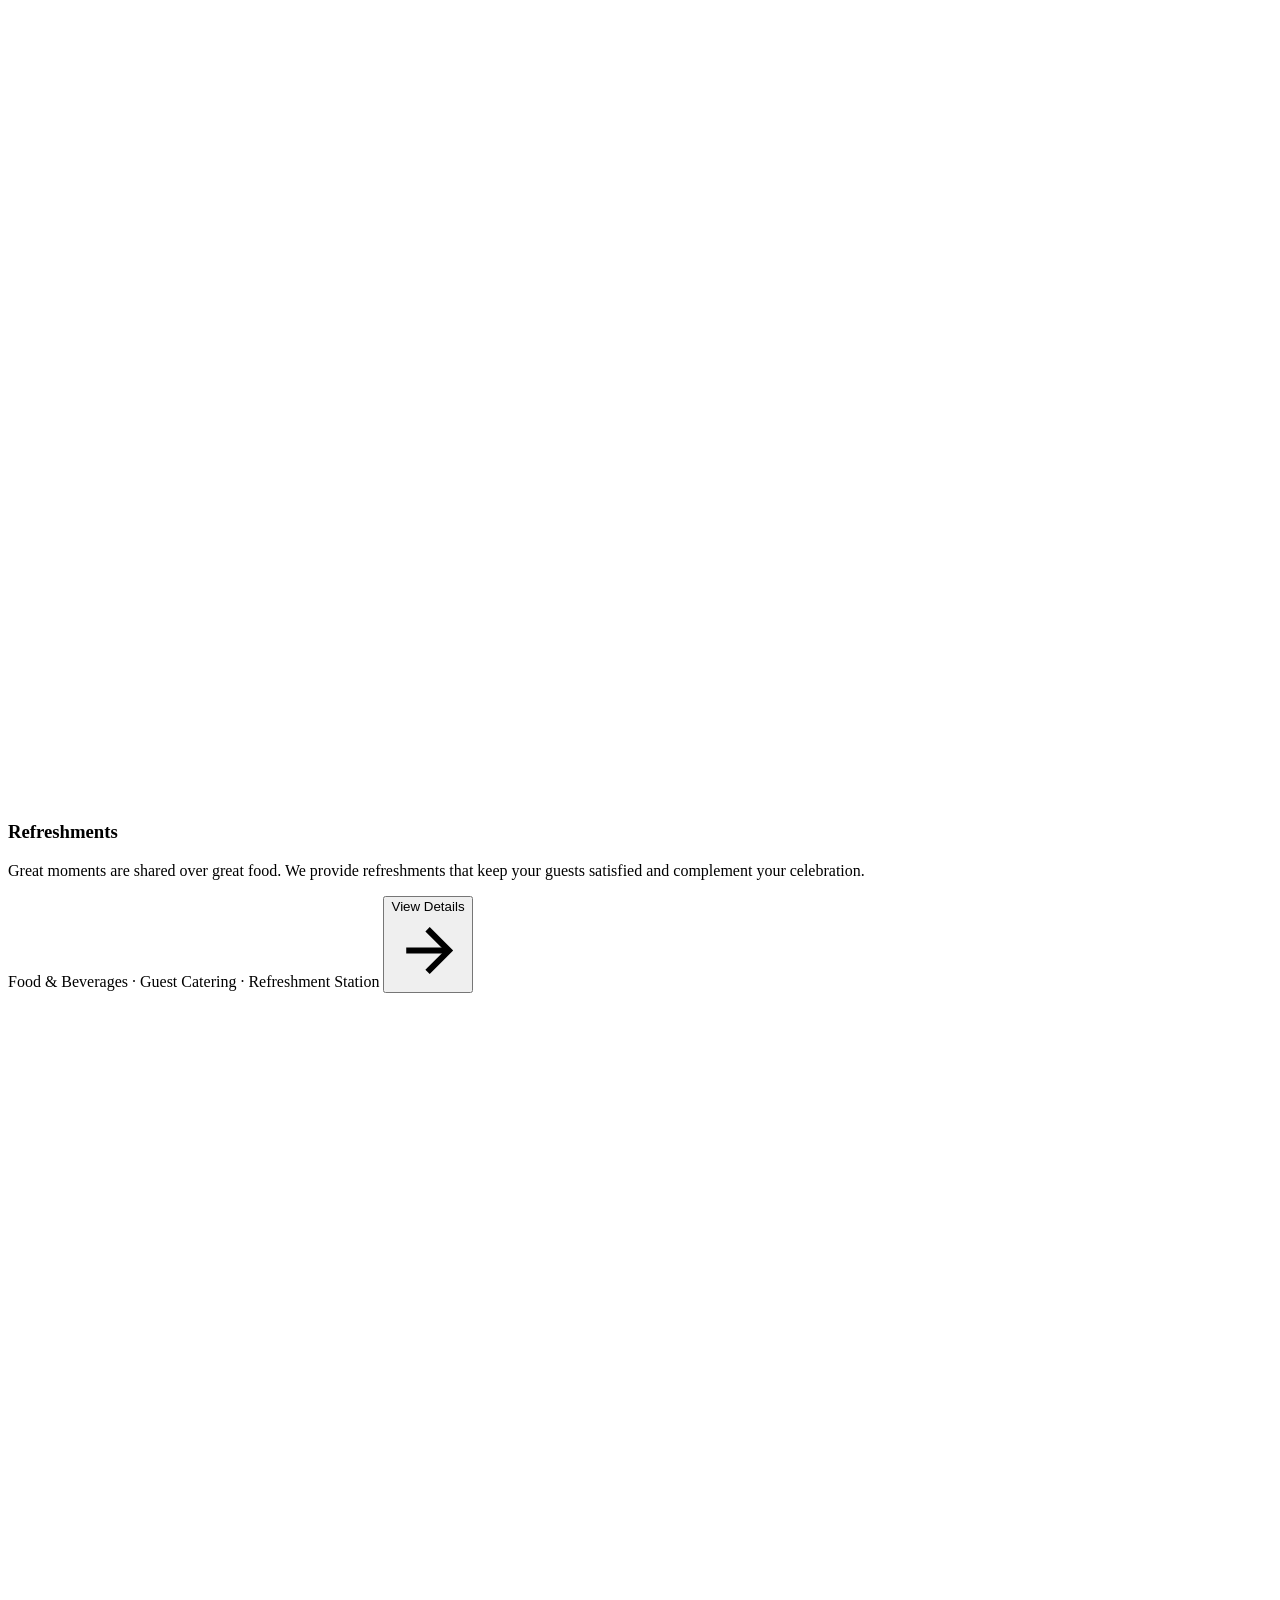
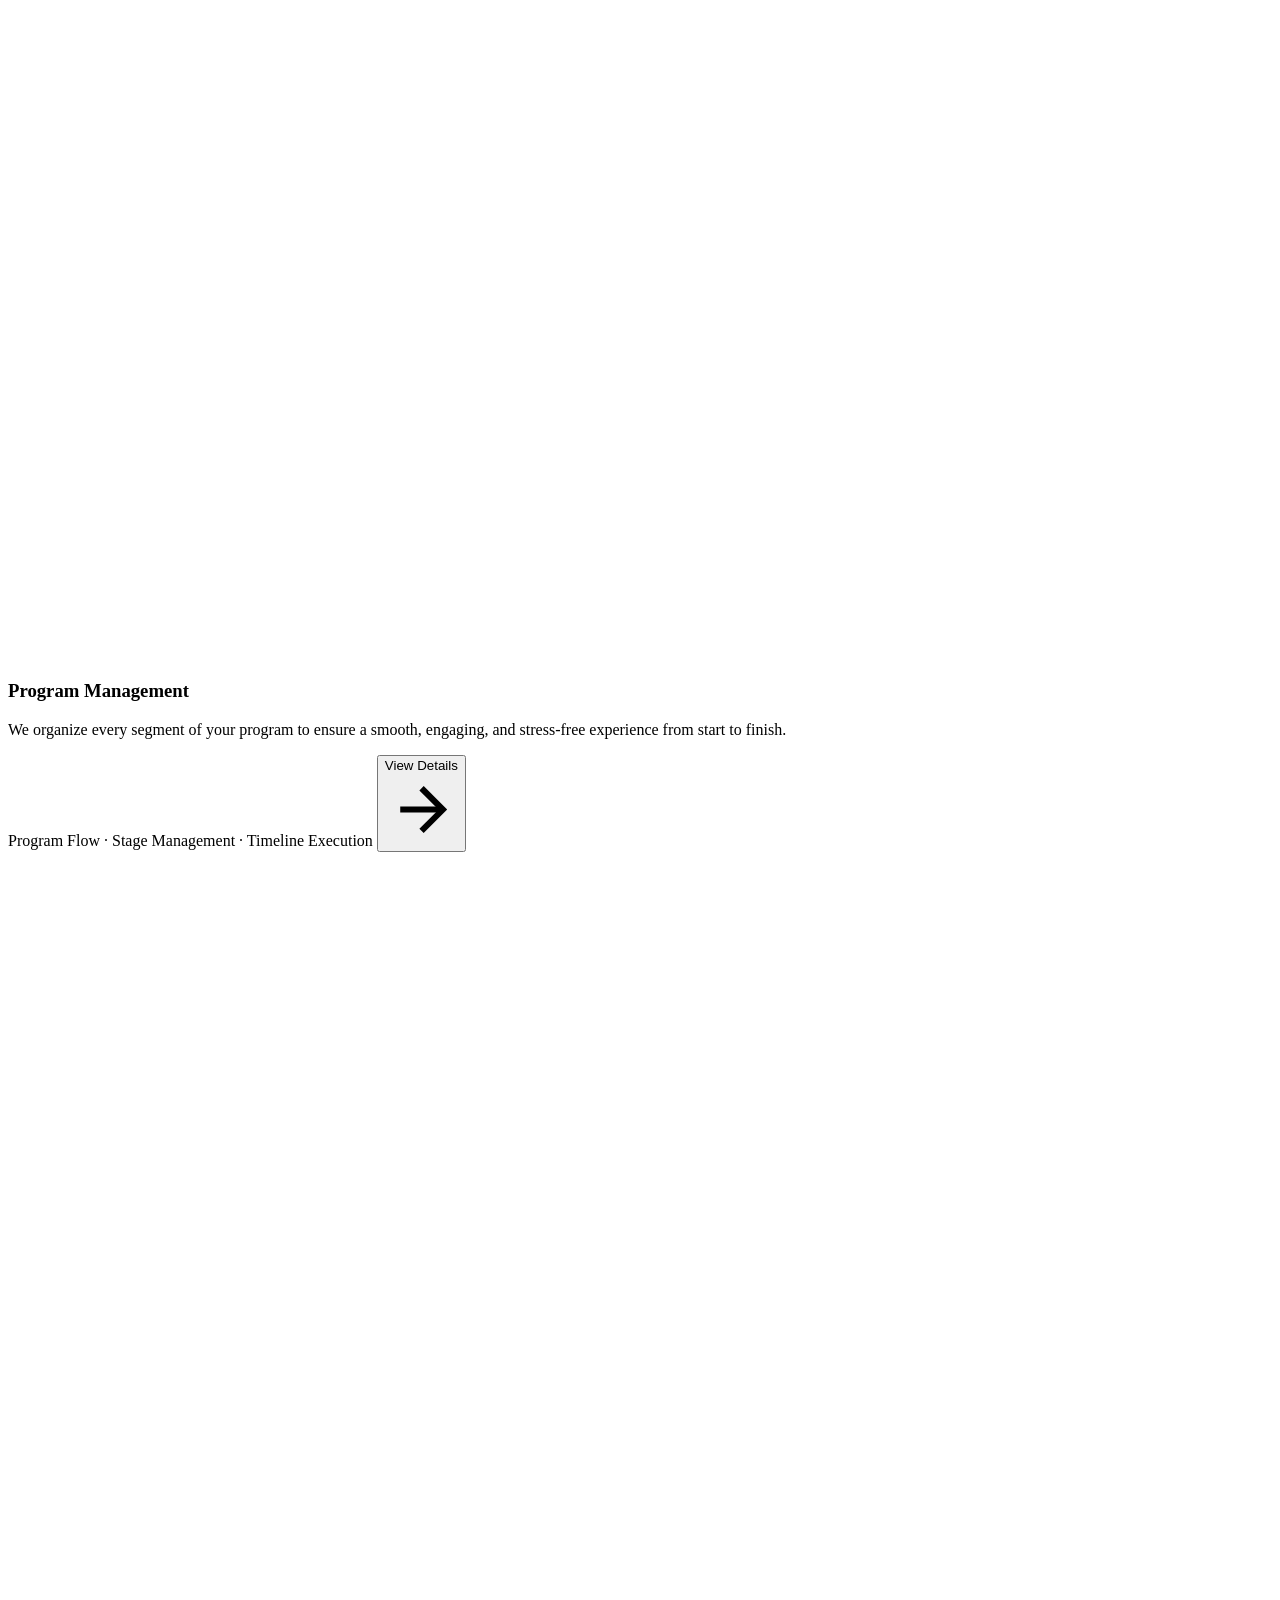
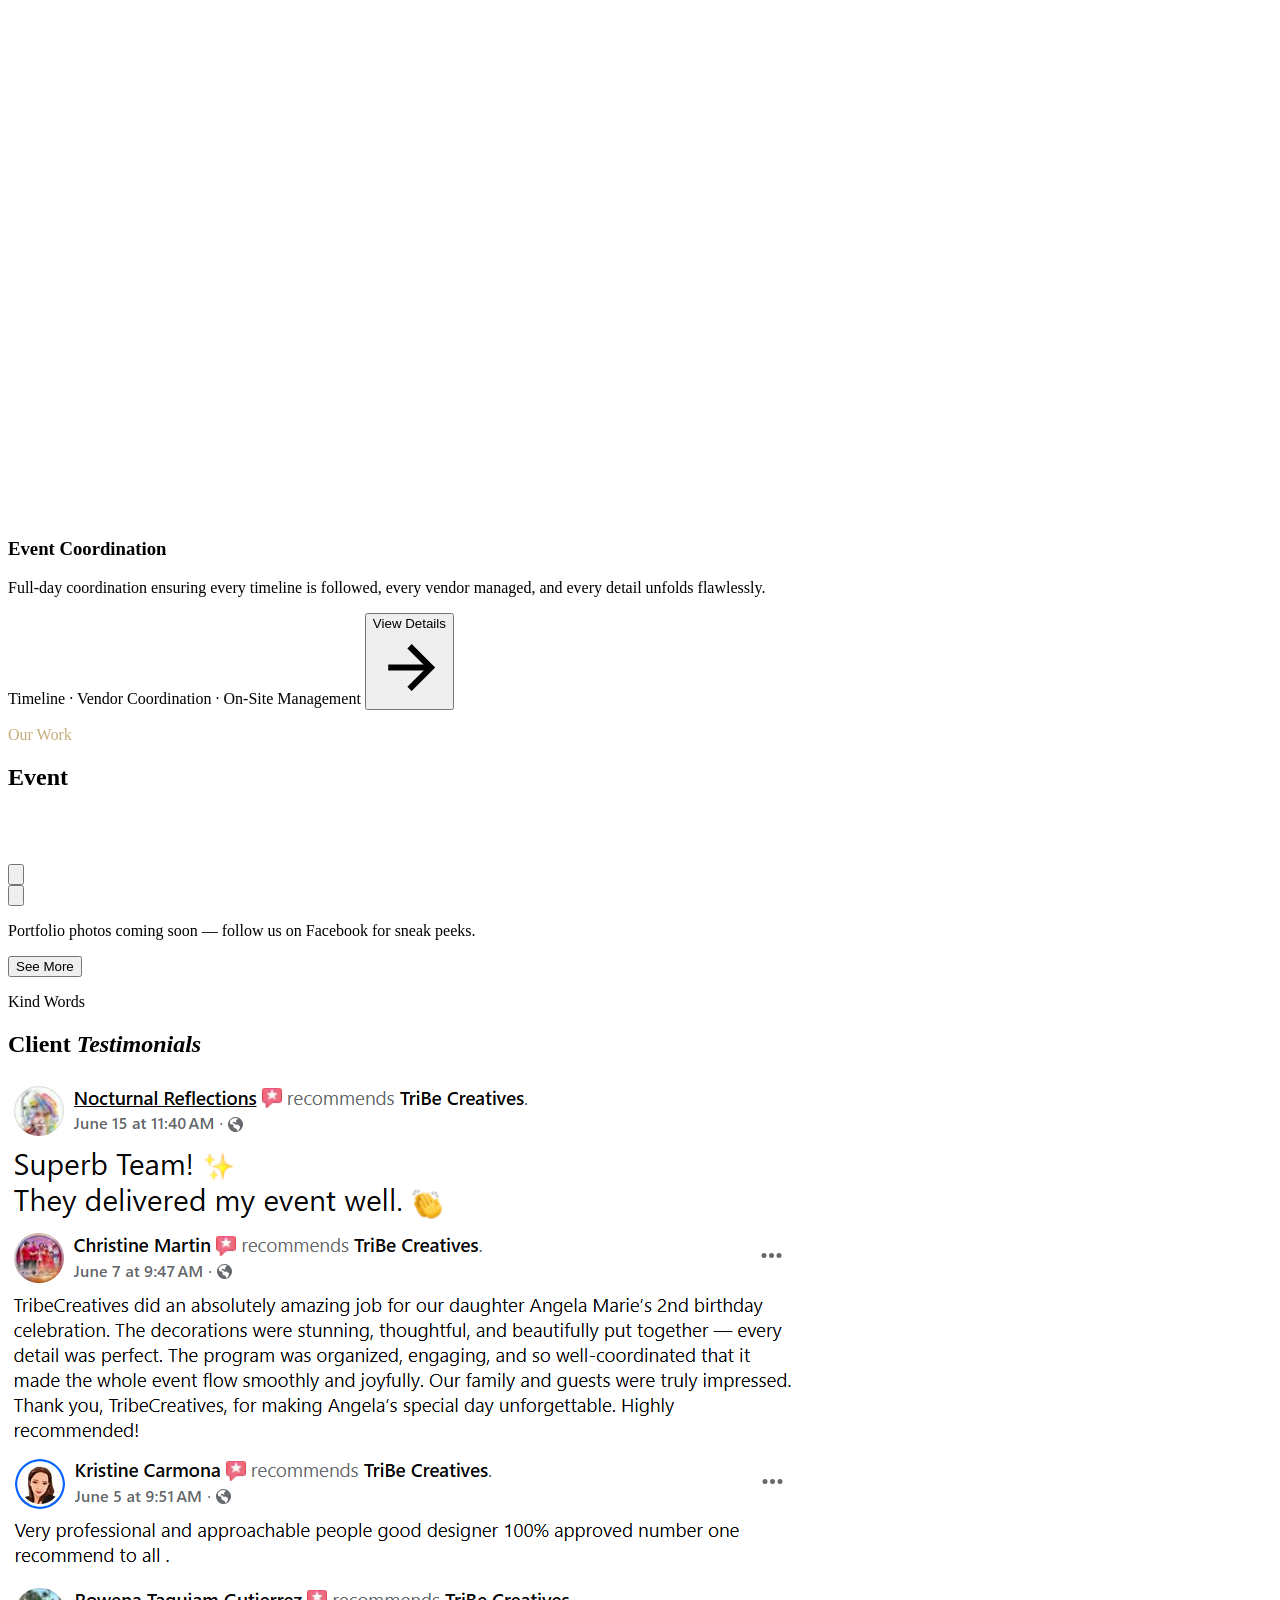
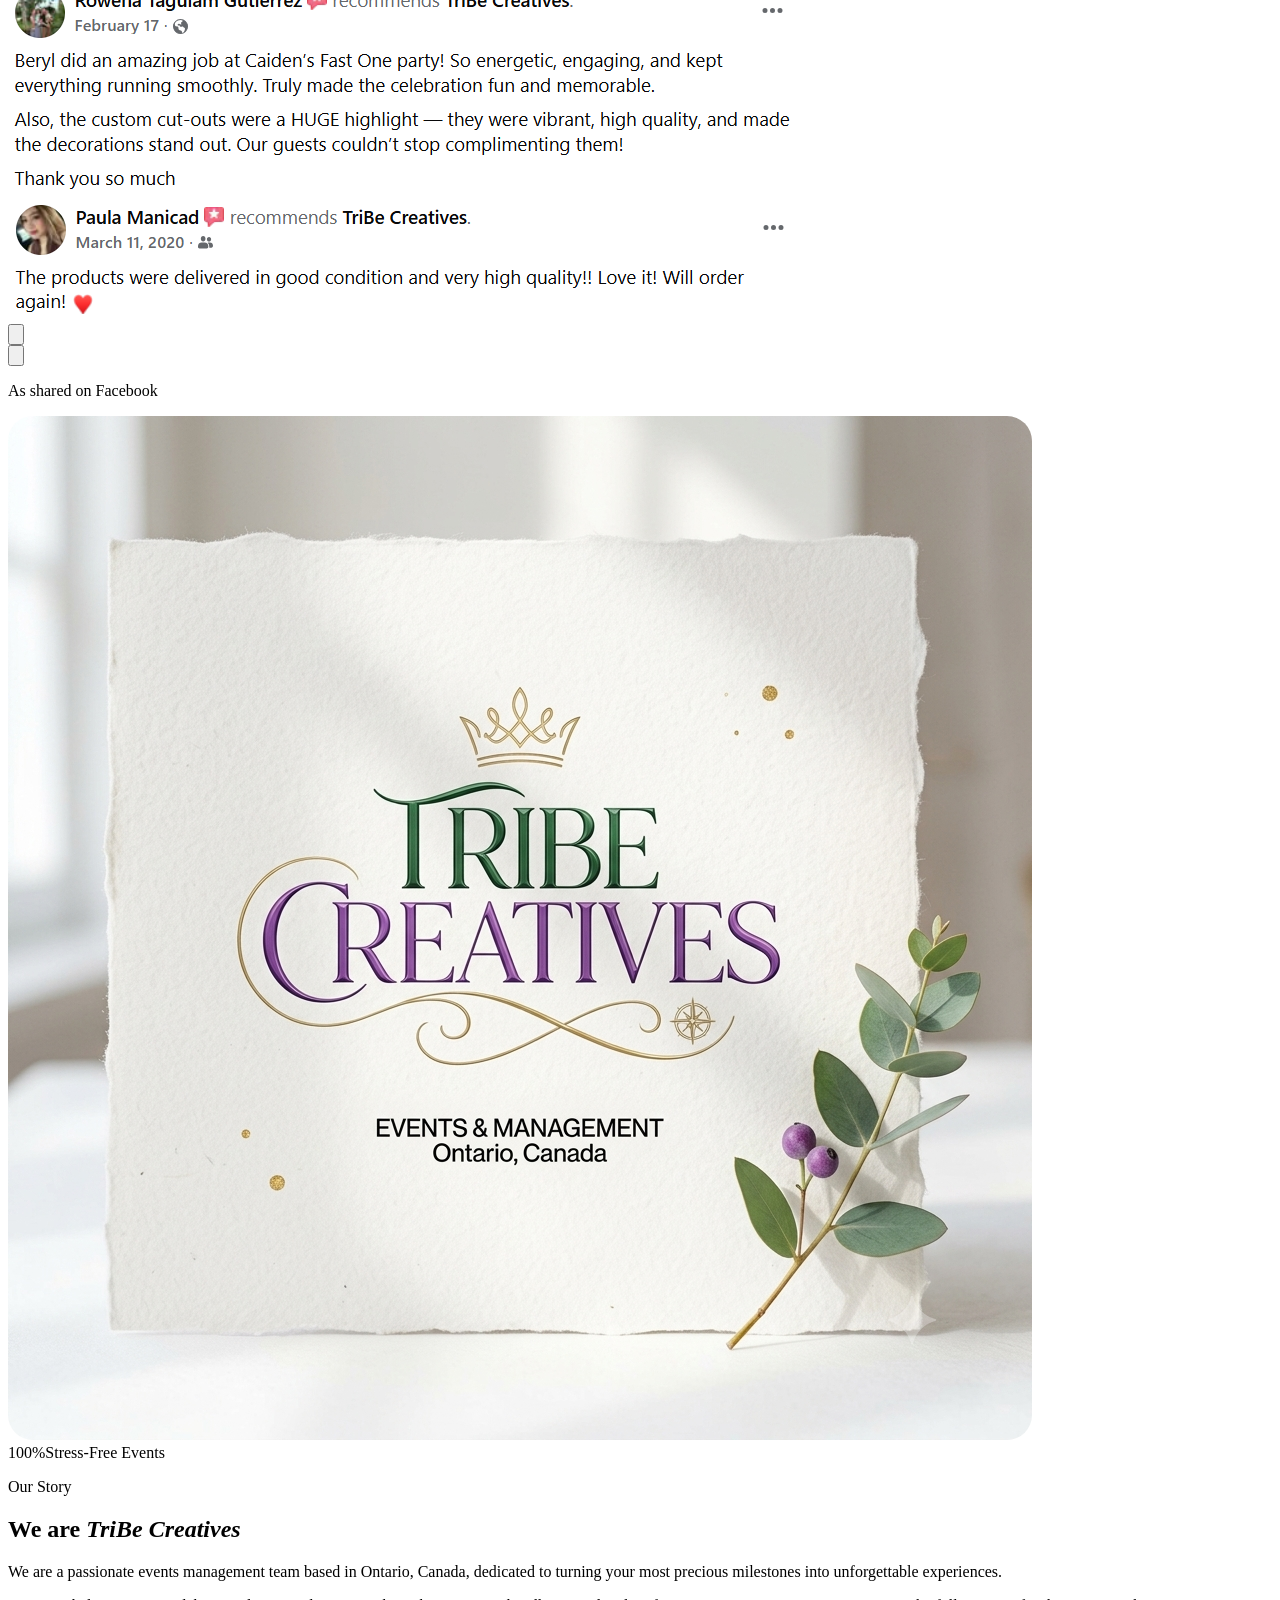
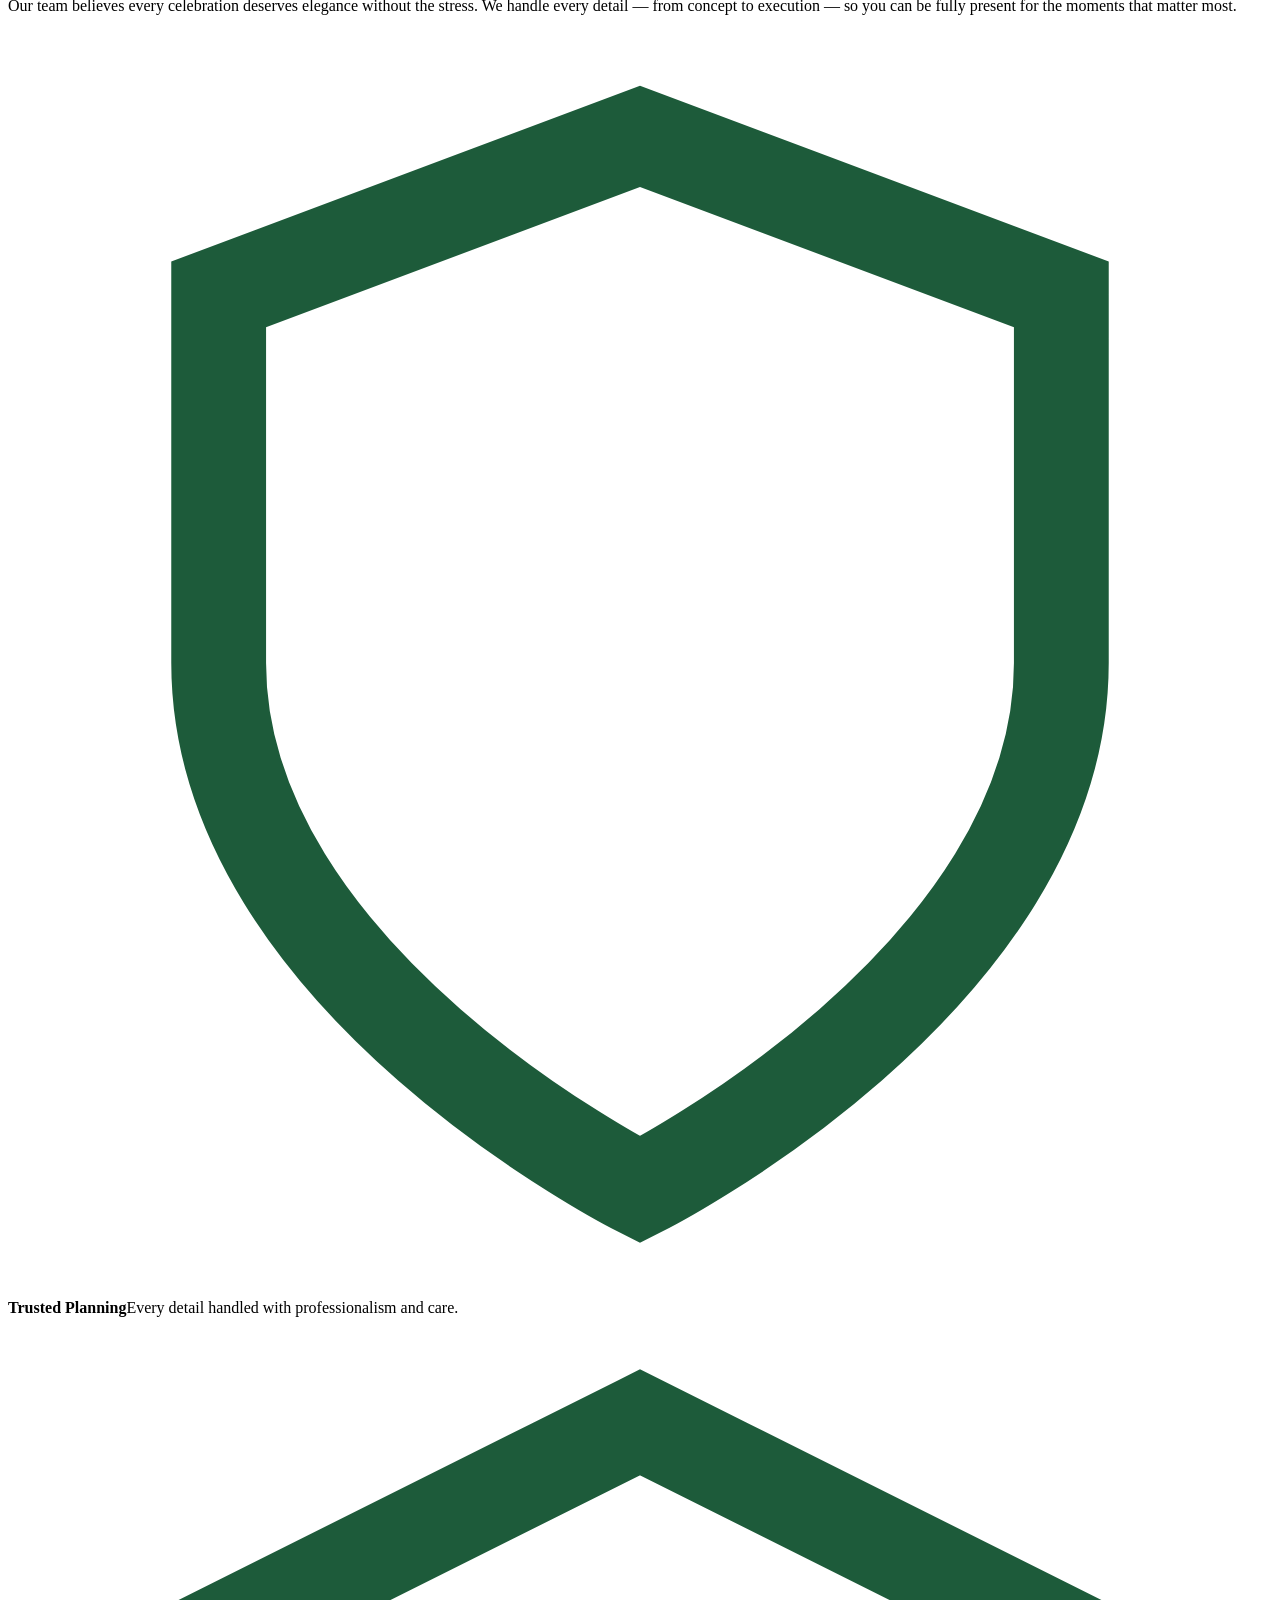
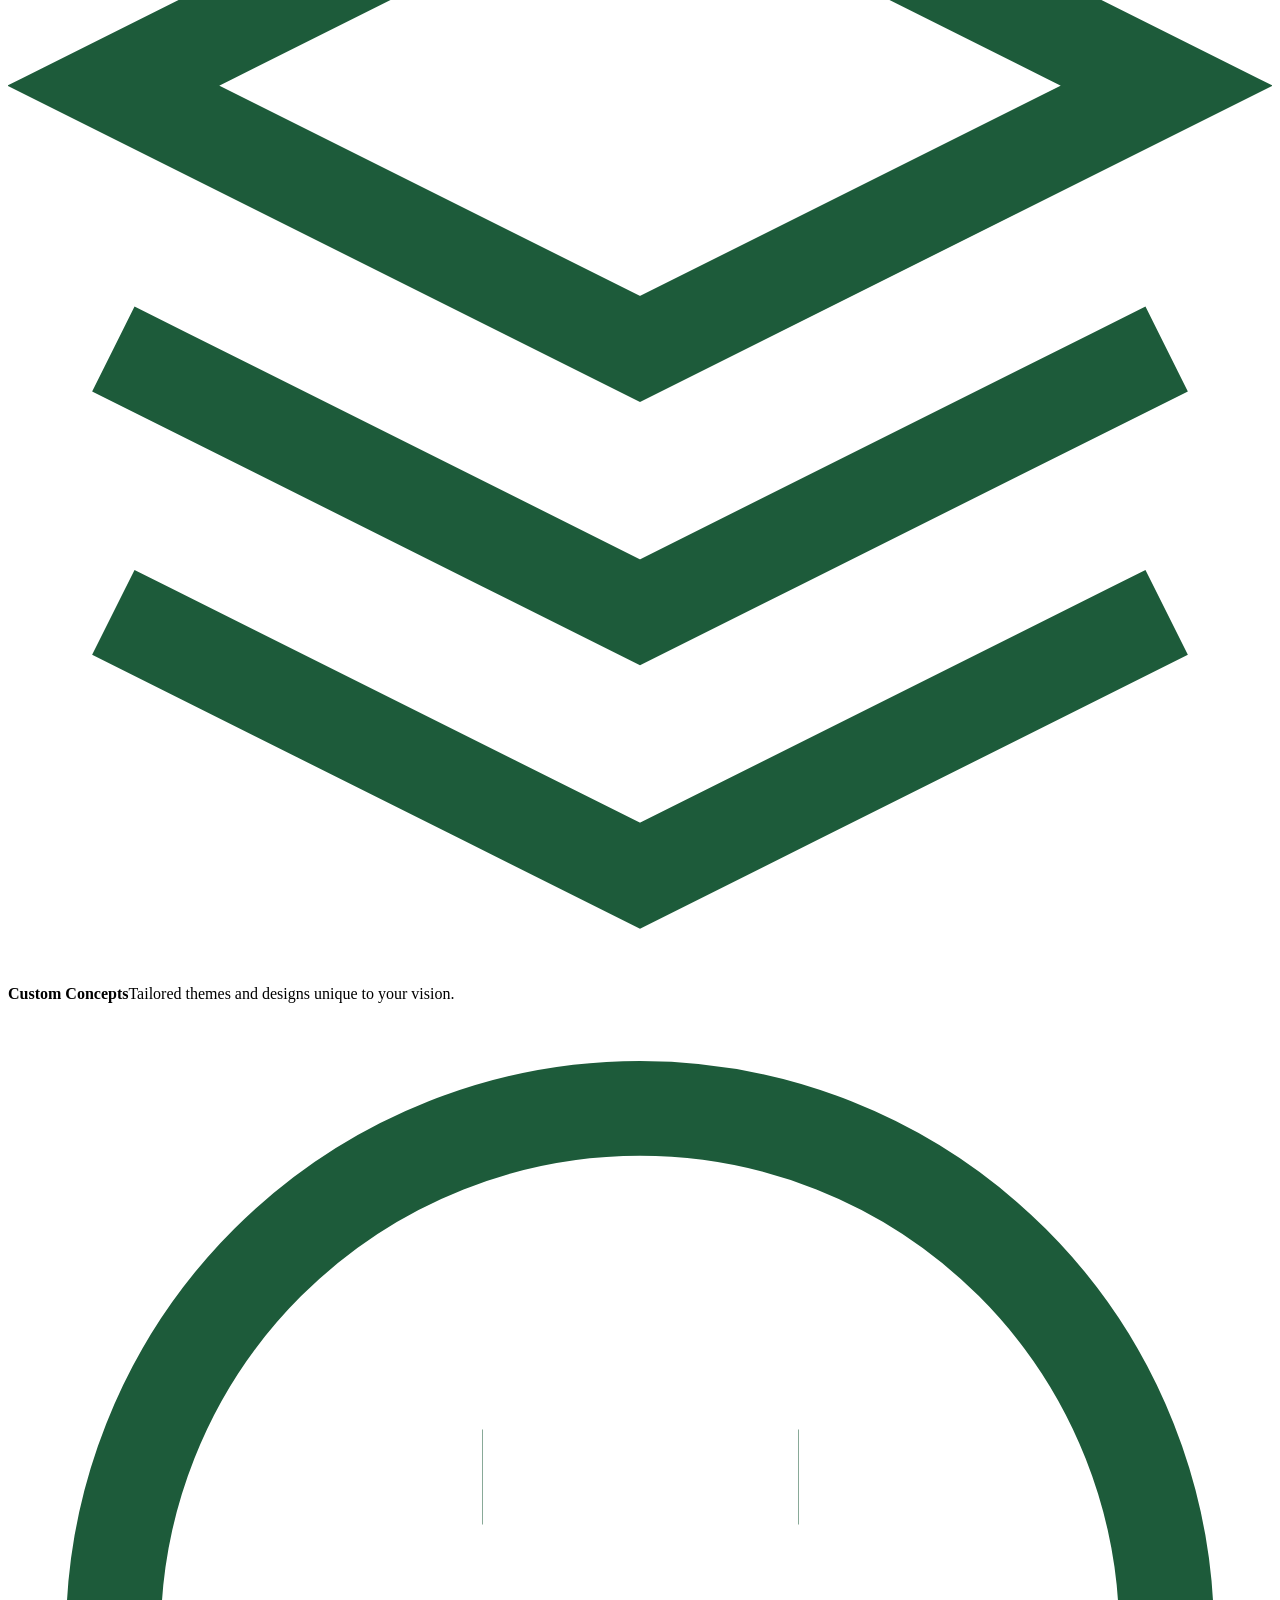
==== commit 685f710e: "Update index.html" ====
--- a/index.html
+++ b/index.html
@@ -6,7 +6,7 @@
   <title>Tribe Creatives — Events & Management</title>
   <link href="https://fonts.googleapis.com/css2?family=Playfair+Display:ital,wght@0,400;0,600;0,700;1,400&family=Lato:wght@300;400;700&display=swap" rel="stylesheet"/>
   <link rel="icon" type="image/x-icon" href="assets/Icons-Logos/TC-ICON.png">  
-  <link rel="stylesheet" href="style.css">
+  <link rel="stylesheet" href="TribeCreatives/style.css">
 </head>
 <body>
 
@@ -384,7 +384,7 @@
   </div>
 </div>
 
-<script src="portfolio-data.js"></script>
-<script src="main.js"></script>
+<script src="TribeCreatives/portfolio-data.js"></script>
+<script src="TribeCreatives/main.js"></script>
 </body>
 </html>
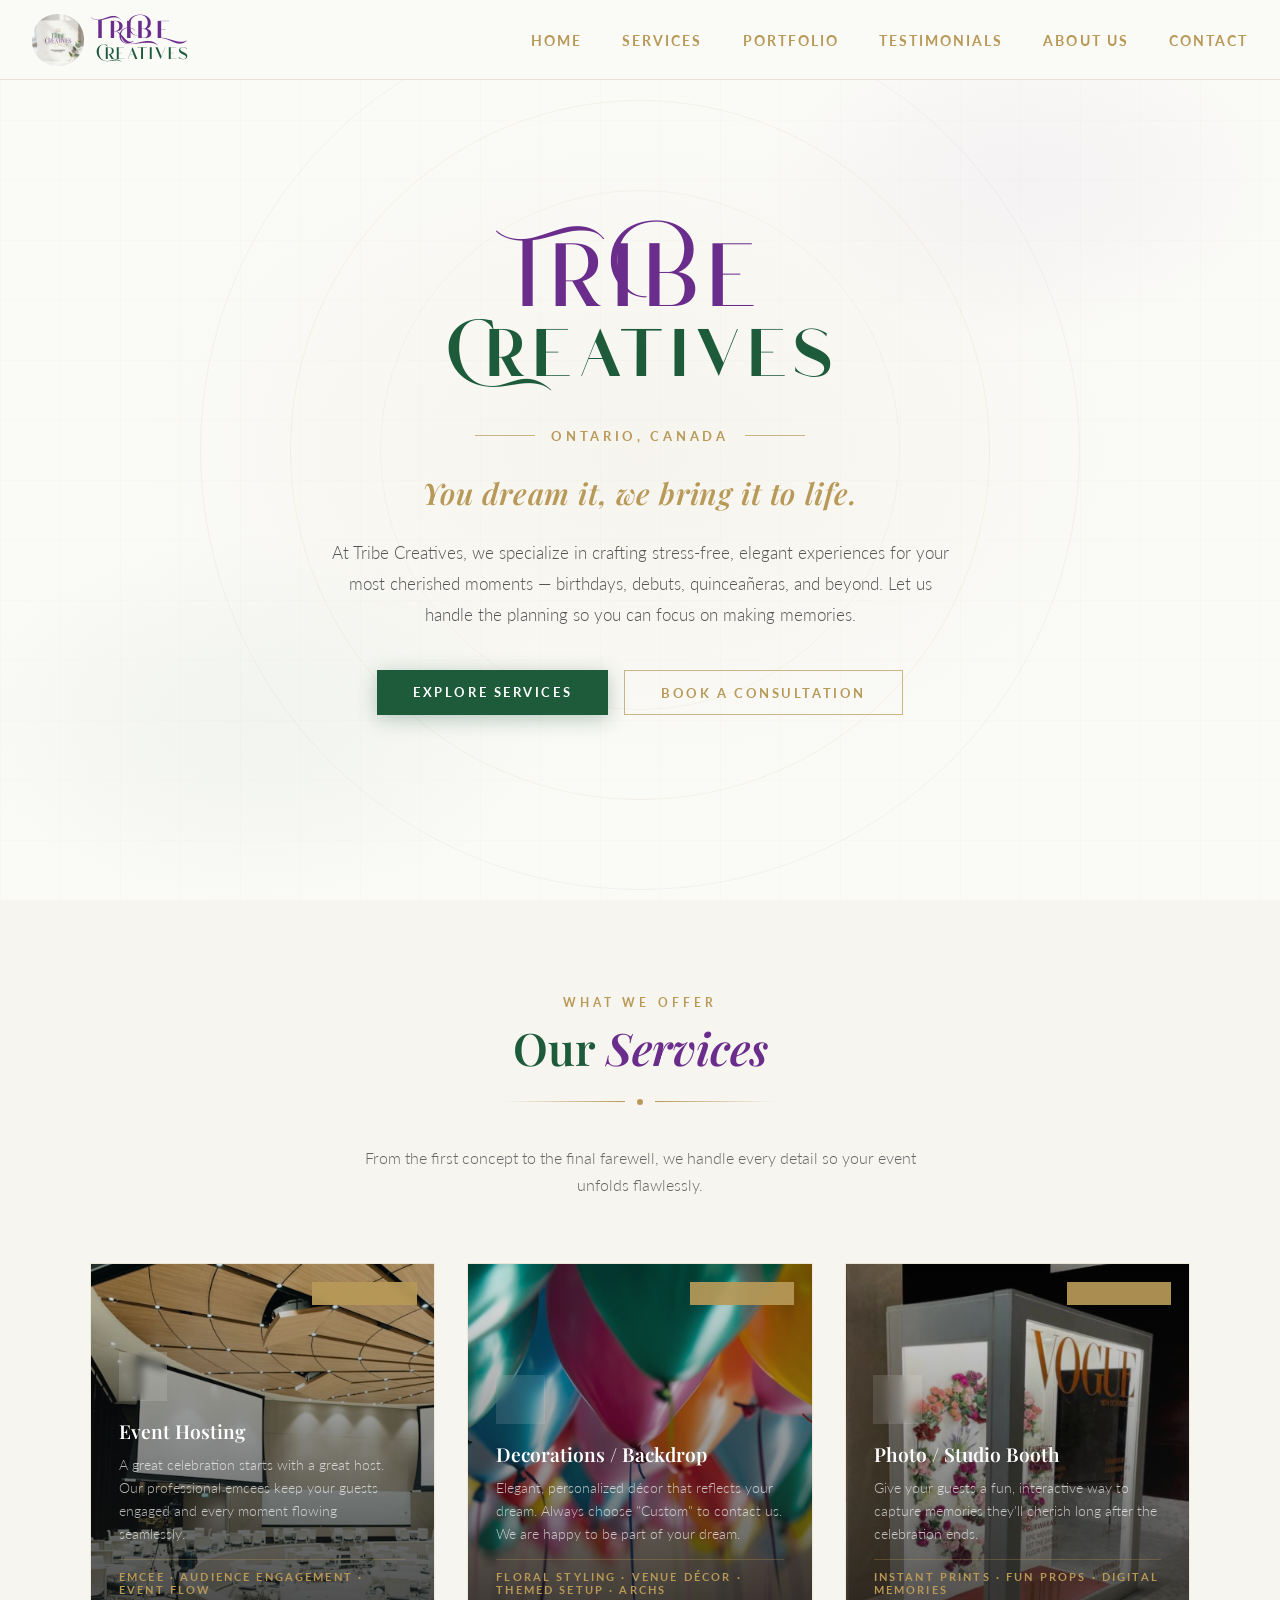
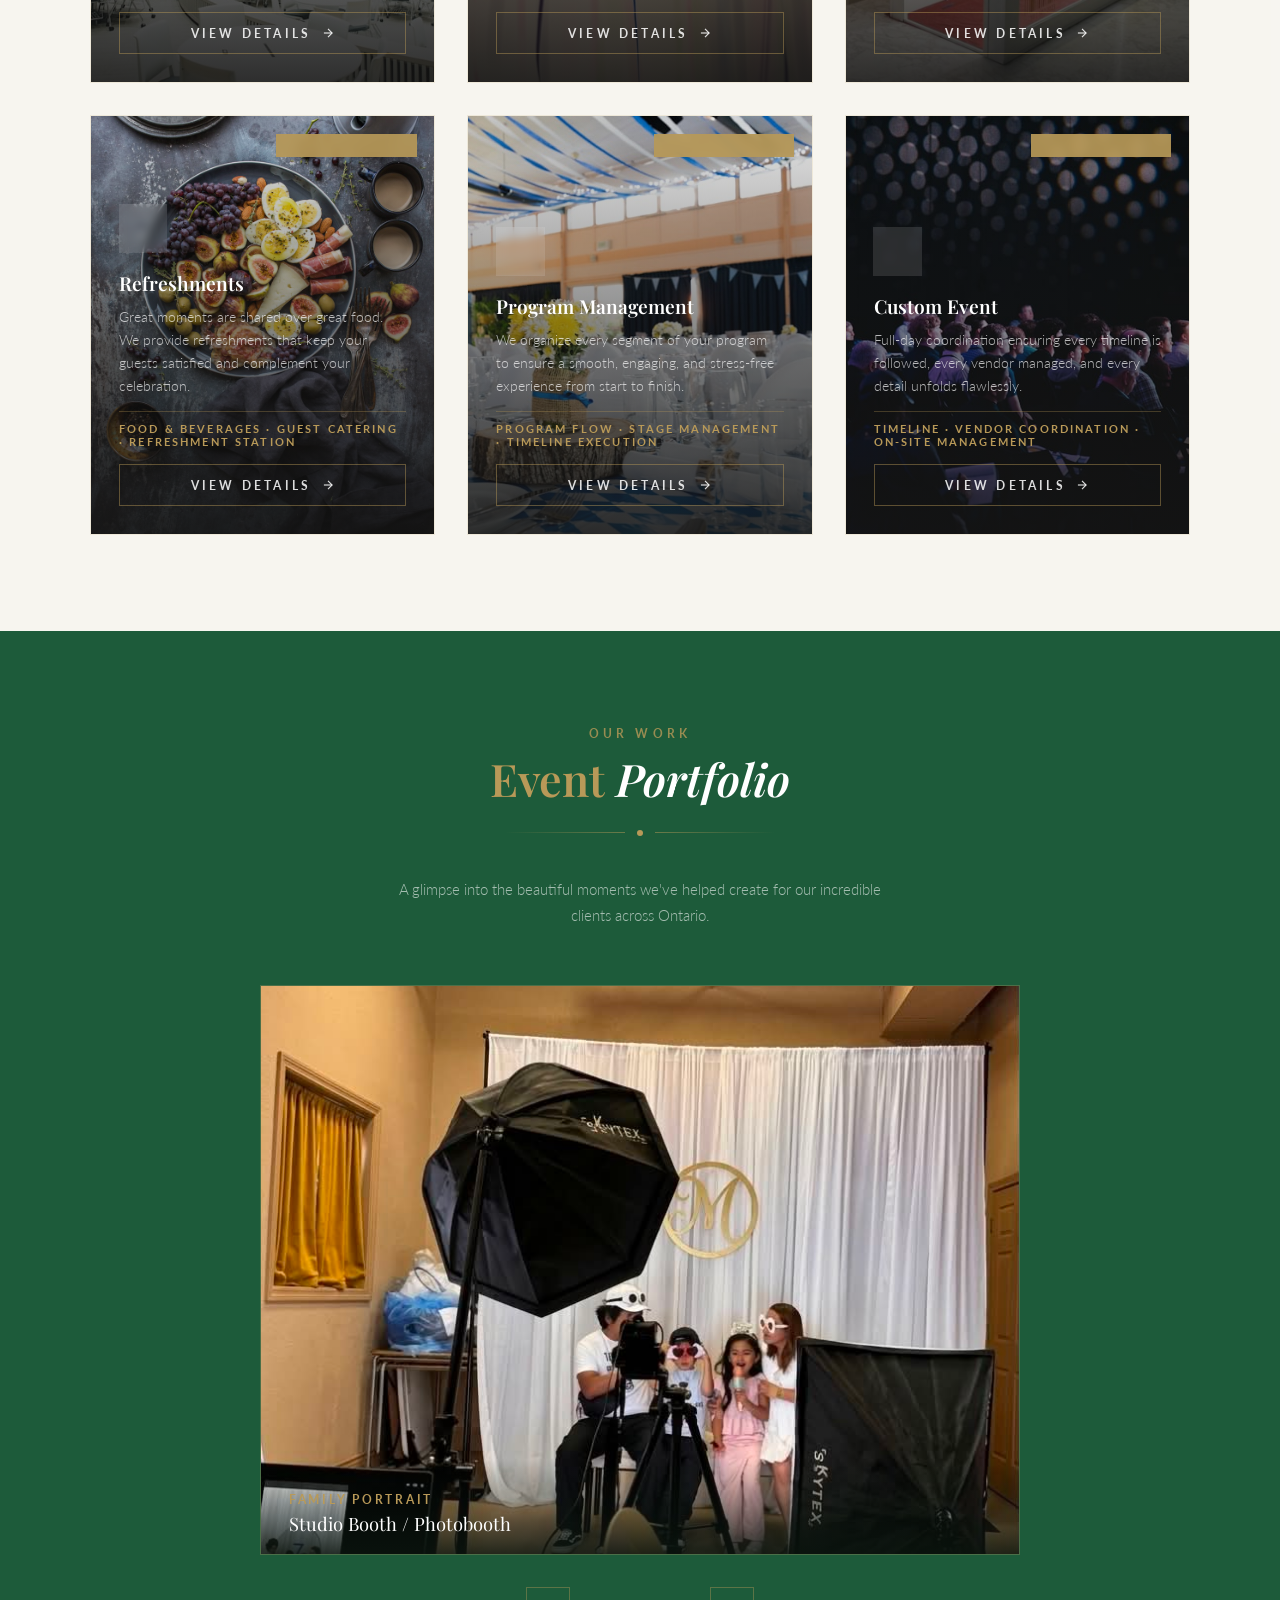
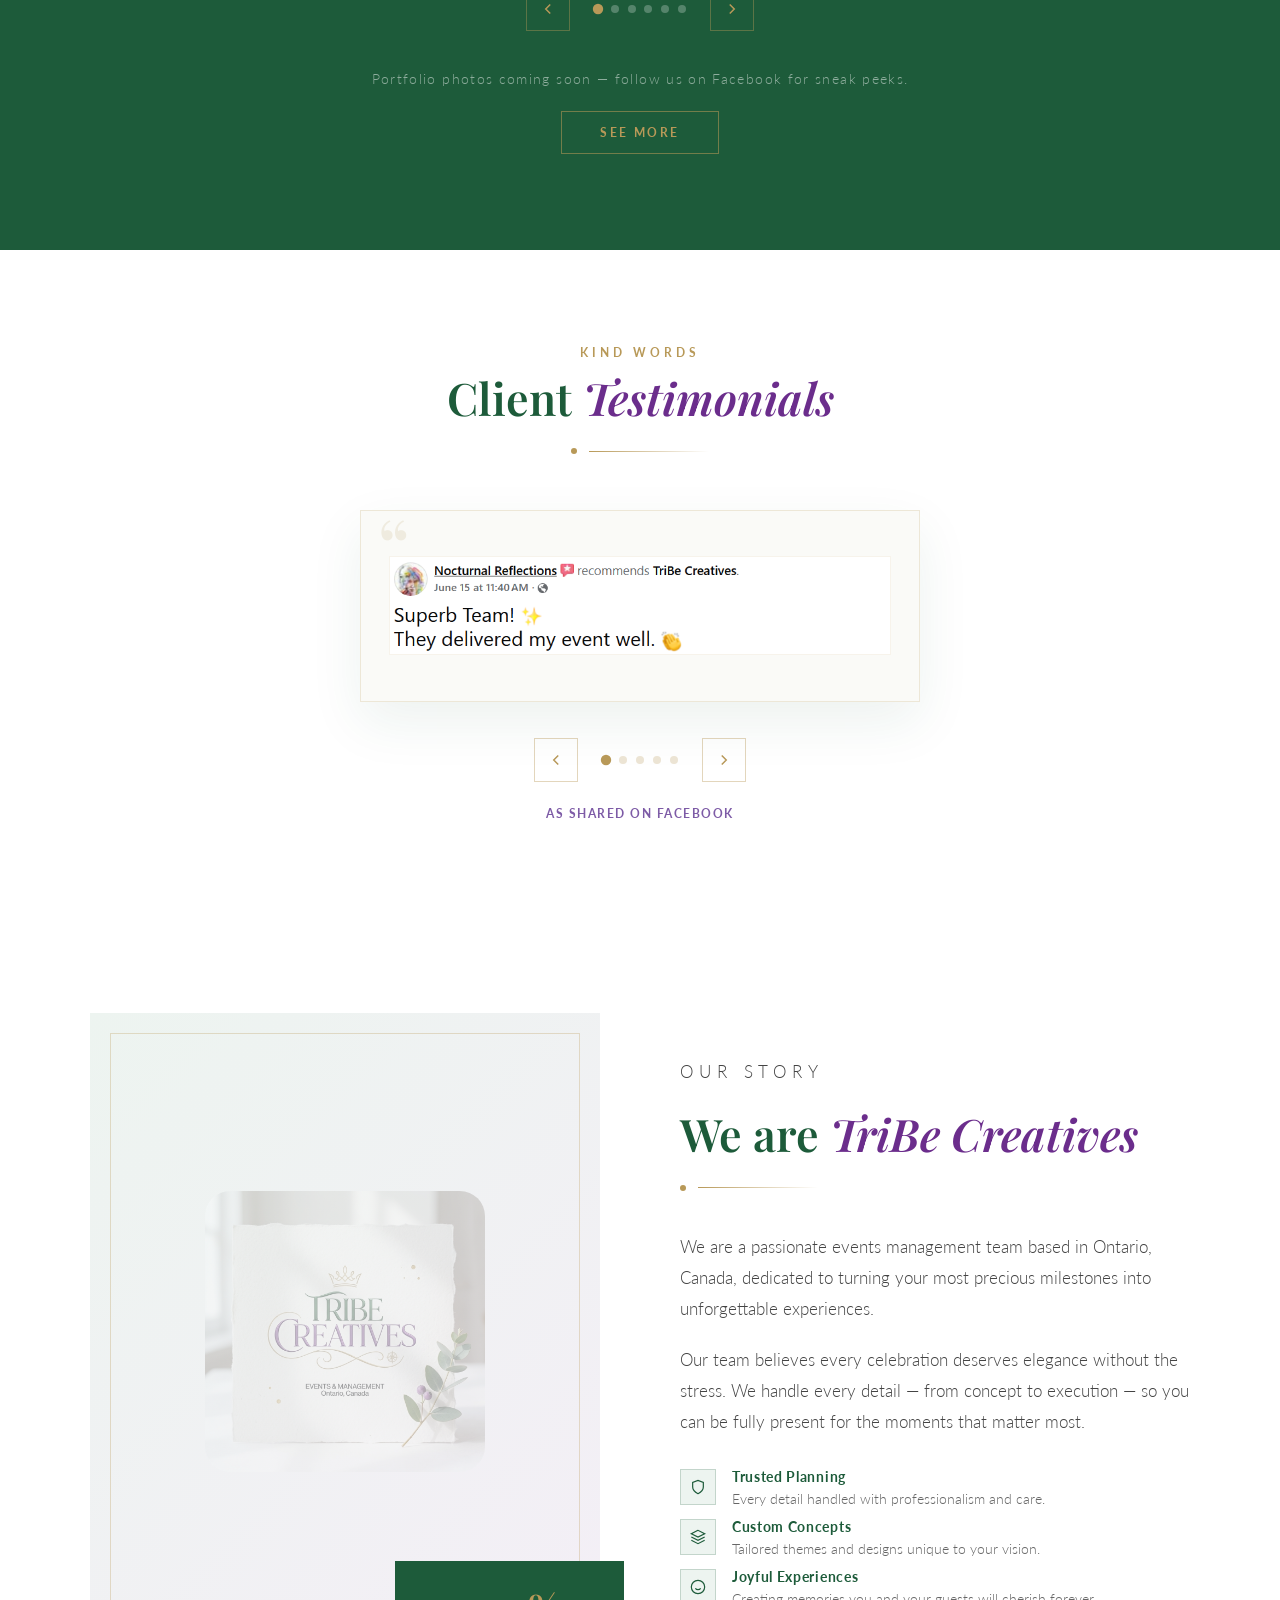
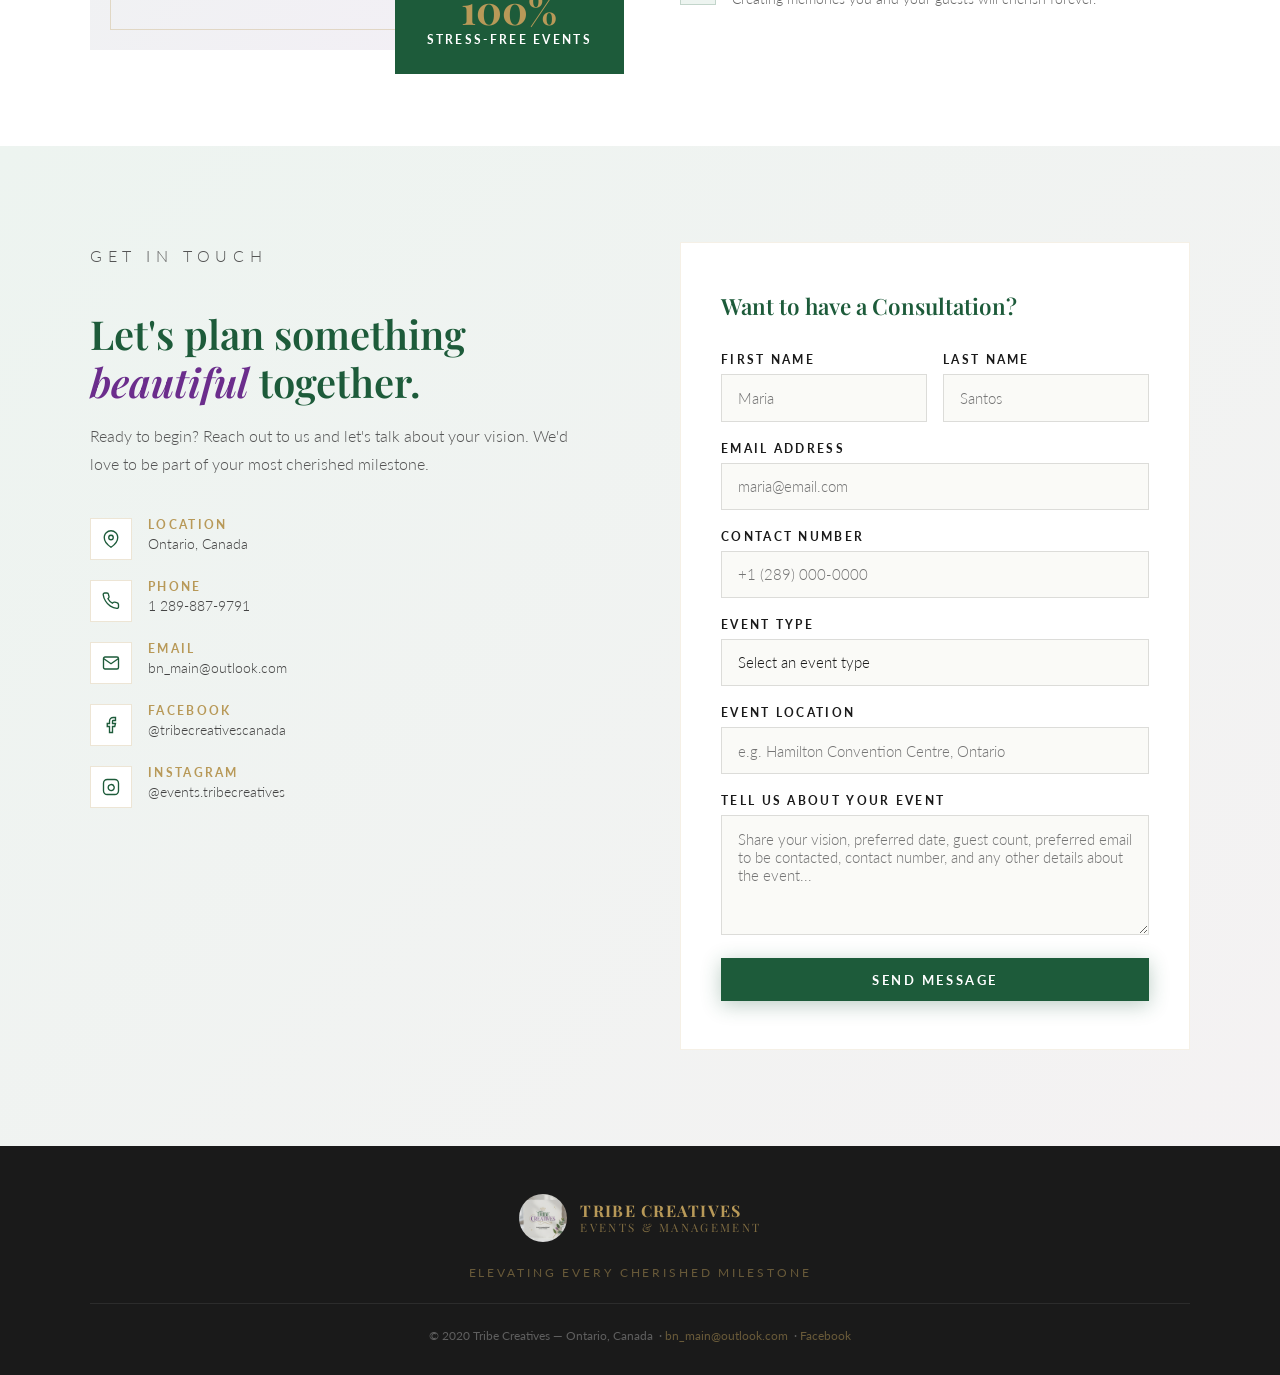
==== commit 04a6b9d8: "Update index.html" ====
--- a/index.html
+++ b/index.html
@@ -6,7 +6,7 @@
   <title>Tribe Creatives — Events & Management</title>
   <link href="https://fonts.googleapis.com/css2?family=Playfair+Display:ital,wght@0,400;0,600;0,700;1,400&family=Lato:wght@300;400;700&display=swap" rel="stylesheet"/>
   <link rel="icon" type="image/x-icon" href="assets/Icons-Logos/TC-ICON.png">  
-  <link rel="stylesheet" href="TribeCreatives/style.css">
+  <link rel="stylesheet" href="style.css">
 </head>
 <body>
 
@@ -384,7 +384,7 @@
   </div>
 </div>
 
-<script src="TribeCreatives/portfolio-data.js"></script>
-<script src="TribeCreatives/main.js"></script>
+<script src="portfolio-data.js"></script>
+<script src="main.js"></script>
 </body>
 </html>
--- a/style.css
+++ b/style.css
@@ -0,0 +1,384 @@
+:root {
+  --green: #1D5B3A;
+  --purple: #6B2D8C;
+  --gold: #B89958;
+  --berry: #7D5BA6;
+  --dark: #1A1A1A;
+  --cream: #FAFAF7;
+  --white: #FFFFFF;
+  --light-green: #edf4f0;
+}
+
+*, *::before, *::after { box-sizing: border-box; margin: 0; padding: 0; }
+html { scroll-behavior: smooth; }
+body { font-family: 'Lato', sans-serif; background: var(--cream); color: var(--dark); overflow-x: hidden; }
+
+@font-face {
+  font-family: 'Hello Paris';
+  src: url('assets/Fonts/Hello Paris Sans Medium.ttf') format('truetype');
+  font-weight: 500; font-style: normal;
+}
+@font-face {
+  font-family: 'Hello Paris';
+  src: url('assets/Fonts/Hello Paris Sans Bold.ttf') format('truetype');
+  font-weight: 700; font-style: normal;
+}
+
+/* NAV */
+nav {
+  position: fixed; top: 0; left: 0; right: 0; z-index: 999;
+  background: rgba(250,250,247,0.96); backdrop-filter: blur(8px);
+  border-bottom: 1px solid rgba(184,153,88,0.25);
+  display: flex; align-items: center; justify-content: space-between;
+  padding: 0.75rem 2rem; transition: box-shadow 0.3s;
+}
+nav.scrolled { box-shadow: 0 2px 20px rgba(29,91,58,0.1); }
+.nav-logo { display: flex; align-items: center; gap: 0.75rem; text-decoration: none; }
+.nav-logo img { height: 52px; width: 52px; object-fit: contain; }
+.nav-brand { display: flex; flex-direction: column; line-height: 1.1; opacity: 0; transition: opacity 0.4s ease; pointer-events: none; }
+.nav-brand.visible { opacity: 1; pointer-events: all; }
+.nav-brand .tribe { font-family: 'Hello Paris', sans-serif; font-size: 2.2rem; font-weight: 700; color: var(--purple); letter-spacing: 0.1em; }
+.nav-brand .creatives { font-family: 'Hello Paris', sans-serif; font-size: 1.5rem; font-weight: 500; color: var(--green); letter-spacing: 0.01em; margin-top: -10px; }
+.nav-links { display: flex; gap: 2.5rem; list-style: none; }
+.nav-links a { text-decoration: none; font-size: 0.85rem; letter-spacing: 0.15em; text-transform: uppercase; font-weight: 700; color: var(--gold); position: relative; padding-bottom: 3px; transition: color 0.2s; }
+.nav-links a::after { content: ''; position: absolute; bottom: 0; left: 0; width: 0; height: 1.5px; background: var(--purple); transition: width 0.3s ease; }
+.nav-links a:hover { color: var(--green); }
+.nav-links a:hover::after { width: 100%; }
+.hamburger { display: none; flex-direction: column; gap: 5px; cursor: pointer; background: none; border: none; padding: 4px; }
+.hamburger span { display: block; width: 25px; height: 2px; background: var(--green); transition: all 0.3s; }
+.mobile-menu { display: none; position: fixed; top: 72px; left: 0; right: 0; background: rgba(250,250,247,0.98); backdrop-filter: blur(12px); padding: 1.5rem 2rem 2rem; z-index: 998; border-bottom: 1px solid rgba(184,153,88,0.25); flex-direction: column; gap: 1.25rem; }
+.mobile-menu.open { display: flex; }
+.mobile-menu a { text-decoration: none; font-size: 1rem; letter-spacing: 0.15em; text-transform: uppercase; font-weight: 700; color: var(--dark); padding: 0.5rem 0; border-bottom: 1px solid rgba(184,153,88,0.15); transition: color 0.2s; }
+.mobile-menu a:hover { color: var(--green); }
+
+/* HERO */
+#home { min-height: 100vh; display: flex; flex-direction: column; align-items: center; justify-content: center; text-align: center; padding: 7rem 2rem 5rem; position: relative; overflow: hidden; background-color: var(--cream); }
+.hero-ring-light { position: absolute; top: 50%; left: 50%; transform: translate(-50%, -50%); border-radius: 50%; pointer-events: none; z-index: 0; }
+.hero-ring-light-1 { width: 700px; height: 700px; border: 1px solid rgba(184,153,88,0.1); }
+.hero-ring-light-2 { width: 520px; height: 520px; border: 1px solid rgba(184,153,88,0.08); }
+.hero-ring-light-3 { width: 880px; height: 880px; border: 1px solid rgba(107,45,140,0.05); }
+.hero-glow { position: absolute; inset: 0; z-index: 0; pointer-events: none; background: radial-gradient(ellipse 60% 55% at 50% 50%, rgba(184,153,88,0.06) 0%, transparent 70%), radial-gradient(ellipse 40% 35% at 20% 80%, rgba(29,91,58,0.04) 0%, transparent 60%), radial-gradient(ellipse 35% 30% at 80% 20%, rgba(107,45,140,0.04) 0%, transparent 60%); }
+.hero-mesh-light { position: absolute; inset: 0; z-index: 0; pointer-events: none; background-image: linear-gradient(rgba(184,153,88,0.025) 1px, transparent 1px), linear-gradient(90deg, rgba(184,153,88,0.025) 1px, transparent 1px); background-size: 60px 60px; }
+.hero-content { position: relative; z-index: 2; max-width: 820px; margin: 0 auto; }
+.hero-wordmark { margin-bottom: 0.25rem; animation: fadeUp 0.9s 0.25s ease both; line-height: 1.05; }
+.hero-wordmark-tribe, .hero-wordmark-be { font-family: 'Hello Paris', sans-serif; font-size: clamp(5rem, 10vw, 8rem); font-weight: 500; color: var(--purple); letter-spacing: .03em; display: inline; line-height: 1; }
+.hero-wordmark-creatives { font-family: 'Hello Paris', sans-serif; font-size: clamp(4.5rem, 8.5vw, 6rem); font-weight: 700; color: var(--green); letter-spacing: 0.01em; display: block; margin-top: -40px; }
+.hero-location { display: inline-flex; align-items: center; gap: 1rem; margin: 1.5rem 0 1.75rem; animation: fadeUp 0.9s 0.4s ease both; }
+.hero-location-line { width: 60px; height: 1px; background: var(--gold); opacity: 0.7; }
+.hero-location span { font-family: 'Lato', sans-serif; font-size: 0.82rem; font-weight: 700; letter-spacing: 0.28em; text-transform: uppercase; color: var(--gold); }
+.hero-tagline-light { font-family: 'Playfair Display', serif; font-size: clamp(1.35rem, 3vw, 1.85rem); font-weight: 600; font-style: italic; color: var(--gold); letter-spacing: 0.02em; margin-bottom: 1.5rem; animation: fadeUp 0.9s 0.5s ease both; line-height: 1.4; }
+.hero-desc-light { font-size: clamp(0.92rem, 1.8vw, 1.05rem); color: #555; max-width: 620px; margin: 0 auto 2.5rem; line-height: 1.85; font-weight: 300; animation: fadeUp 0.9s 0.6s ease both; }
+.hero-cta { display: flex; gap: 1rem; flex-wrap: wrap; justify-content: center; animation: fadeUp 0.9s 0.72s ease both; }
+
+/* BUTTONS */
+.btn-primary { background: var(--green); color: white; padding: 0.85rem 2.25rem; border: none; font-family: 'Lato', sans-serif; font-size: 0.8rem; letter-spacing: 0.2em; text-transform: uppercase; font-weight: 700; text-decoration: none; cursor: pointer; transition: background 0.25s, transform 0.2s, box-shadow 0.25s; box-shadow: 0 4px 20px rgba(29,91,58,0.3); display: inline-block; }
+.btn-primary:hover { background: #164a2d; transform: translateY(-2px); box-shadow: 0 8px 30px rgba(29,91,58,0.35); }
+.btn-outline { background: transparent; color: var(--gold); padding: 0.85rem 2.25rem; border: 1.5px solid rgba(184,153,88,0.7); font-family: 'Lato', sans-serif; font-size: 0.8rem; letter-spacing: 0.2em; text-transform: uppercase; font-weight: 700; text-decoration: none; cursor: pointer; transition: all 0.25s; display: inline-block; }
+.btn-outline:hover { background: var(--purple); color: white; border-color: var(--purple); transform: translateY(-2px); }
+button:disabled { opacity: 0.65; cursor: not-allowed; transform: none !important; }
+
+/* SECTIONS */
+section { padding: 6rem 2rem; }
+.section-inner { max-width: 1100px; margin: 0 auto; }
+.section-label { font-size: 0.72rem; letter-spacing: 0.35em; text-transform: uppercase; color: var(--gold); font-weight: 700; margin-bottom: 0.75rem; }
+.section-title { font-family: 'Playfair Display', serif; font-size: clamp(1.8rem, 4vw, 2.8rem); font-weight: 600; color: var(--green); line-height: 1.2; margin-bottom: 1.5rem; }
+.section-title em { font-style: italic; color: var(--purple); }
+.section-divider { display: flex; align-items: center; gap: 0.75rem; margin-bottom: 2.5rem; }
+.section-divider::after { content: ''; flex: 1; max-width: 120px; height: 1px; background: linear-gradient(to right, var(--gold), transparent); }
+.section-divider-dot { width: 6px; height: 6px; background: var(--gold); border-radius: 50%; }
+
+/* SERVICES */
+#services { background: #b89a580c; }
+.services-header { text-align: center; margin-bottom: 4rem; }
+.services-header .section-divider { justify-content: center; }
+.services-header .section-divider::before { content: ''; flex: 1; max-width: 120px; height: 1px; background: linear-gradient(to left, var(--gold), transparent); }
+.services-grid { display: grid; grid-template-columns: repeat(3, 1fr); gap: 2rem; }
+.service-card { position: relative; overflow: hidden; border: 1px solid rgba(184,153,88,0.15); min-height: 420px; display: flex; flex-direction: column; justify-content: flex-end; transition: transform 0.35s, box-shadow 0.35s; }
+.service-card:hover { transform: translateY(-6px); box-shadow: 0 24px 60px rgba(0,0,0,0.25); }
+.svc-bg { position: absolute; inset: 0; z-index: 0; background-size: cover; background-position: center; transition: transform 0.5s ease; }
+.service-card:hover .svc-bg { transform: scale(1.05); }
+.svc-overlay { position: absolute; inset: 0; z-index: 1; background: linear-gradient(to top, rgba(20,20,20,0.88) 0%, rgba(20,20,20,0.45) 55%, rgba(20,20,20,0.1) 100%); transition: background 0.35s; }
+.service-card:hover .svc-overlay { background: linear-gradient(to top, rgba(20,20,20,0.92) 0%, rgba(20,20,20,0.55) 60%, rgba(20,20,20,0.15) 100%); }
+.service-card::before { content: ''; position: absolute; top: 0; left: 0; right: 0; height: 3px; background: linear-gradient(to right, var(--green), var(--purple)); z-index: 3; transform: scaleX(0); transform-origin: left; transition: transform 0.4s ease; }
+.service-card:hover::before { transform: scaleX(1); }
+.svc-content { position: relative; z-index: 2; padding: 1.75rem 1.75rem 0; display: flex; flex-direction: column; }
+.svc-price-badge { position: absolute; top: 1.1rem; right: 1.1rem; z-index: 4; background: rgba(184,153,88,0.92); backdrop-filter: blur(4px); color: white; padding: 0.32rem 0.85rem; font-size: 0.7rem; letter-spacing: 0.18em; text-transform: uppercase; font-weight: 700; }
+.svc-icon { width: 48px; height: 48px; background: rgba(255,255,255,0.12); border: 1px solid rgba(255,255,255,0.2); display: flex; align-items: center; justify-content: center; margin-bottom: 1.1rem; backdrop-filter: blur(4px); }
+.svc-icon svg { width: 22px; height: 22px; }
+.svc-content h3 { font-family: 'Playfair Display', serif; font-size: 1.2rem; font-weight: 600; color: white; margin-bottom: 0.55rem; }
+.svc-content > p { font-size: 0.88rem; color: rgba(255,255,255,0.7); line-height: 1.65; font-weight: 300; margin-bottom: 0.85rem; }
+.service-tag { font-size: 0.67rem; letter-spacing: 0.2em; text-transform: uppercase; color: var(--gold); font-weight: 700; border-top: 1px solid rgba(184,153,88,0.3); padding-top: 0.65rem; margin-bottom: 1rem; display: block; }
+.btn-view-details { display: flex; align-items: center; justify-content: center; gap: 0.6rem; width: 100%; padding: 0.8rem 1rem; background: transparent; color: rgba(255,255,255,0.85); border: 1px solid rgba(184,153,88,0.45); font-family: 'Lato', sans-serif; font-size: 0.72rem; letter-spacing: 0.28em; text-transform: uppercase; font-weight: 700; text-align: center; cursor: pointer; transition: all 0.3s ease; margin-bottom: 1.75rem; position: relative; overflow: hidden; }
+.btn-view-details::before { content: ''; position: absolute; inset: 0; background: linear-gradient(to right, rgba(29,91,58,0) 0%, rgba(29,91,58,0.6) 50%, rgba(29,91,58,0) 100%); transform: translateX(-100%); transition: transform 0.4s ease; }
+.btn-view-details:hover::before { transform: translateX(100%); }
+.btn-view-details:hover { border-color: rgba(184,153,88,0.9); color: var(--gold); box-shadow: 0 0 24px rgba(184,153,88,0.15); }
+.btn-view-details svg { width: 14px; height: 14px; transition: transform 0.3s; flex-shrink: 0; }
+.btn-view-details:hover svg { transform: translateX(4px); }
+.svc-bg-planning { background-color: #1a2e20; background-image: url('assets/fullevent-planning.jpg'); }
+.svc-bg-design   { background-color: #251828; background-image: url('assets/designandstyling.jpg'); }
+.svc-bg-vendor   { background-color: #1a2030; background-image: url('assets/vendorcoordination.jpg'); }
+.svc-bg-debut    { background-color: #1e1525; background-image: url('assets/day-off coordination.jpg'); }
+.svc-bg-dayof    { background-color: #0f1e16; background-image: url('assets/debutcelebration.jpg'); }
+.svc-bg-custom   { background-color: #1d1520; background-image: url('assets/custom-celebration.jpg'); }
+
+/* PORTFOLIO */
+#portfolio { background: var(--green); color: white; }
+#portfolio .section-title { color: var(--gold); }
+#portfolio .section-label { color: rgba(184,153,88,0.8); }
+.showcase-header { text-align: center; margin-bottom: 3.5rem; }
+.showcase-header .section-divider { justify-content: center; }
+.showcase-header .section-divider::before { content: ''; flex: 1; max-width: 120px; height: 1px; background: linear-gradient(to left, rgba(184,153,88,0.5), transparent); }
+.showcase-header .section-divider::after { background: linear-gradient(to right, rgba(184,153,88,0.5), transparent); }
+.showcase-header .section-divider-dot { background: var(--gold); }
+.portfolio-carousel-wrap { position: relative; max-width: 760px; margin: 0 auto; }
+.portfolio-frame { position: relative; width: 100%; aspect-ratio: 4/3; background: rgba(255,255,255,0.04); border: 1px solid rgba(184,153,88,0.25); overflow: hidden; }
+.portfolio-track-outer { width: 100%; height: 100%; overflow: hidden; position: relative; }
+.portfolio-track { display: flex; height: 100%; transition: transform 0.55s cubic-bezier(0.65,0,0.35,1); will-change: transform; }
+
+/* ─────────────────────────────────────────────────────────────
+   FIX: position:relative anchors the absolutely-positioned
+   .portfolio-caption to THIS slide, not to the page.
+   Without this, captions on slides 2+ drift to the page bottom.
+───────────────────────────────────────────────────────────── */
+.portfolio-slide {
+  flex: 0 0 100%; height: 100%;
+  display: flex; align-items: center; justify-content: center;
+  background: rgba(0,0,0,0.15);
+  position: relative; /* THE FIX */
+}
+.portfolio-slide img { width: 100%; height: 100%; object-fit: cover; display: block; }
+.portfolio-slide.is-placeholder { flex-direction: column; gap: 0.75rem; color: rgba(255,255,255,0.4); }
+.portfolio-slide.is-placeholder svg { width: 48px; height: 48px; opacity: 0.5; }
+.portfolio-slide.is-placeholder span { font-size: 0.78rem; letter-spacing: 0.15em; text-transform: uppercase; font-weight: 700; }
+.portfolio-caption { position: absolute; left: 0; right: 0; bottom: 0; z-index: 2; background: linear-gradient(to top, rgba(10,20,14,0.88), transparent); padding: 2rem 1.75rem 1.1rem; pointer-events: none; }
+.portfolio-caption span { font-size: 0.78rem; letter-spacing: 0.22em; text-transform: uppercase; color: var(--gold); font-weight: 700; display: block; margin-bottom: 0.3rem; }
+.portfolio-caption p { font-family: 'Playfair Display', serif; font-size: 1.15rem; color: white; }
+.portfolio-controls { display: flex; align-items: center; justify-content: center; gap: 1.5rem; margin-top: 2rem; }
+.portfolio-btn { width: 44px; height: 44px; background: transparent; border: 1.5px solid rgba(184,153,88,0.4); cursor: pointer; display: flex; align-items: center; justify-content: center; transition: all 0.25s; color: var(--gold); }
+.portfolio-btn:hover { background: var(--gold); border-color: var(--gold); color: var(--green); }
+.portfolio-btn svg { width: 18px; height: 18px; }
+.portfolio-dots { display: flex; gap: 0.55rem; }
+.portfolio-dot { width: 8px; height: 8px; border-radius: 50%; background: rgba(255,255,255,0.25); border: none; cursor: pointer; transition: background 0.25s, transform 0.25s; padding: 0; }
+.portfolio-dot.active { background: var(--gold); transform: scale(1.3); }
+.showcase-coming { text-align: center; margin-top: 2.5rem; font-size: 0.85rem; color: rgba(255,255,255,0.5); font-weight: 300; letter-spacing: 0.1em; }
+.btn-see-more { display: block; margin: 1.5rem auto 0; background: transparent; color: var(--gold); padding: 0.8rem 2.4rem; border: 1.5px solid rgba(184,153,88,0.55); font-family: 'Lato', sans-serif; font-size: 0.78rem; letter-spacing: 0.2em; text-transform: uppercase; font-weight: 700; cursor: pointer; transition: all 0.25s; width: fit-content; }
+.btn-see-more:hover { background: var(--gold); color: var(--green); border-color: var(--gold); transform: translateY(-2px); }
+
+/* TESTIMONIALS */
+#testimonials { background: var(--white); overflow: hidden; }
+.testimonials-header { text-align: center; margin-bottom: 3.5rem; }
+.testi-carousel-wrap { position: relative; max-width: 560px; margin: 0 auto; }
+.testi-frame { position: relative; background: var(--cream); border: 1px solid rgba(184,153,88,0.2); box-shadow: 0 20px 50px rgba(29,91,58,0.08); padding: 1.5rem; }
+.testi-frame::before { content: '\201C'; font-family: 'Playfair Display', serif; font-size: 5rem; color: rgba(184,153,88,0.15); line-height: 0.6; position: absolute; top: 0.6rem; left: 1rem; z-index: 0; }
+.testi-track-outer { overflow: hidden; position: relative; z-index: 1; }
+.testi-track { display: flex; transition: transform 0.55s cubic-bezier(0.65,0,0.35,1); will-change: transform; }
+.testi-slide { flex: 0 0 100%; display: flex; align-items: center; justify-content: center; padding: 0 0.25rem; }
+.testi-slide img { width: 100%; max-height: 460px; object-fit: contain; background: white; border: 1px solid rgba(184,153,88,0.12); display: block; }
+.testi-controls { display: flex; align-items: center; justify-content: center; gap: 1.5rem; margin-top: 2.25rem; }
+.testi-btn { width: 44px; height: 44px; background: transparent; border: 1.5px solid rgba(184,153,88,0.4); cursor: pointer; display: flex; align-items: center; justify-content: center; transition: all 0.25s; color: var(--gold); }
+.testi-btn:hover { background: var(--green); border-color: var(--green); color: white; }
+.testi-btn svg { width: 18px; height: 18px; }
+.testi-dots { display: flex; gap: 0.55rem; }
+.testi-dot { width: 8px; height: 8px; border-radius: 50%; background: rgba(184,153,88,0.25); border: none; cursor: pointer; transition: background 0.25s, transform 0.25s; padding: 0; }
+.testi-dot.active { background: var(--gold); transform: scale(1.3); }
+.testi-source { text-align: center; margin-top: 1.5rem; font-size: 0.78rem; letter-spacing: 0.12em; text-transform: uppercase; color: var(--berry); font-weight: 700; }
+
+/* ABOUT */
+#about { background: var(--white); }
+.about-grid { display: grid; grid-template-columns: 1fr 1fr; gap: 5rem; align-items: center; }
+.about-image-wrap { position: relative; }
+.about-img-placeholder { width: 100%; aspect-ratio: 4/5; background: linear-gradient(135deg, var(--light-green) 0%, rgba(107,45,140,0.08) 100%); display: flex; align-items: center; justify-content: center; position: relative; overflow: hidden; }
+.about-img-placeholder::before { content: ''; position: absolute; inset: 20px; border: 1px solid rgba(184,153,88,0.3); }
+.about-img-placeholder img { width: 55%; opacity: 0.35; filter: grayscale(0.2); }
+.about-accent-box { position: absolute; bottom: -1.5rem; right: -1.5rem; background: var(--green); color: white; padding: 1.75rem 2rem; text-align: center; }
+.about-accent-box .num { font-family: 'Playfair Display', serif; font-size: 2.5rem; font-weight: 700; color: var(--gold); display: block; line-height: 1; }
+.about-accent-box .label { font-size: 0.72rem; letter-spacing: 0.2em; text-transform: uppercase; font-weight: 700; margin-top: 0.25rem; display: block; }
+.about-text p { font-size: 1.05rem; line-height: 1.85; color: #444; font-weight: 300; margin-bottom: 1.25rem; }
+.about-pillars { display: flex; flex-direction: column; gap: 0.75rem; margin-top: 2rem; }
+.pillar { display: flex; align-items: flex-start; gap: 1rem; }
+.pillar-icon { width: 36px; height: 36px; background: var(--light-green); border: 1px solid rgba(29,91,58,0.2); display: flex; align-items: center; justify-content: center; flex-shrink: 0; }
+.pillar-icon svg { width: 16px; height: 16px; }
+.pillar-text strong { display: block; font-size: 0.85rem; font-weight: 700; color: var(--green); letter-spacing: 0.05em; margin-bottom: 0.2rem; }
+.pillar-text span { font-size: 0.9rem; color: #666; font-weight: 300; }
+
+/* CONTACT */
+#contact { background: linear-gradient(135deg, var(--light-green) 0%, rgba(107,45,140,0.04) 100%); }
+.contact-grid { display: grid; grid-template-columns: 1fr 1fr; gap: 5rem; align-items: start; }
+.contact-info h2 { font-family: 'Playfair Display', serif; font-size: clamp(1.8rem, 3.5vw, 2.5rem); font-weight: 600; color: var(--green); margin-bottom: 1rem; line-height: 1.2; }
+.contact-info h2 em { color: var(--purple); font-style: italic; }
+.contact-info p { font-size: 1rem; color: #555; line-height: 1.75; font-weight: 300; margin-bottom: 2.5rem; }
+.contact-details { display: flex; flex-direction: column; gap: 1.25rem; }
+.contact-row { display: flex; align-items: flex-start; gap: 1rem; }
+.contact-row-icon { width: 42px; height: 42px; background: var(--white); border: 1px solid rgba(184,153,88,0.25); display: flex; align-items: center; justify-content: center; flex-shrink: 0; }
+.contact-row-icon svg { width: 18px; height: 18px; }
+.contact-row-text a, .contact-row-text span { display: block; font-size: 0.9rem; color: #444; text-decoration: none; font-weight: 300; transition: color 0.2s; }
+.contact-row-text a:hover { color: var(--green); }
+.contact-row-text strong { display: block; font-size: 0.72rem; letter-spacing: 0.2em; text-transform: uppercase; color: var(--gold); font-weight: 700; margin-bottom: 0.2rem; }
+.contact-form-wrap { background: var(--white); border: 1px solid rgba(184,153,88,0.15); padding: 3rem 2.5rem; }
+.contact-form-wrap h3 { font-family: 'Playfair Display', serif; font-size: 1.4rem; color: var(--green); margin-bottom: 2rem; font-weight: 600; }
+.form-group { margin-bottom: 1.25rem; }
+.form-group label { display: block; font-size: 0.72rem; letter-spacing: 0.2em; text-transform: uppercase; color: var(--dark); font-weight: 700; margin-bottom: 0.5rem; }
+.form-group input, .form-group select, .form-group textarea { width: 100%; padding: 0.85rem 1rem; border: 1px solid rgba(0,0,0,0.12); background: var(--cream); font-family: 'Lato', sans-serif; font-size: 0.92rem; color: var(--dark); font-weight: 300; outline: none; transition: border-color 0.2s; appearance: none; }
+.form-group input:focus, .form-group select:focus, .form-group textarea:focus { border-color: var(--green); }
+.form-group textarea { resize: vertical; min-height: 120px; }
+.form-row { display: grid; grid-template-columns: 1fr 1fr; gap: 1rem; }
+
+/* FOOTER */
+footer { background: var(--dark); color: rgba(255,255,255,0.7); padding: 3rem 2rem 2rem; }
+.footer-inner { max-width: 1100px; margin: 0 auto; display: flex; flex-direction: column; align-items: center; text-align: center; gap: 1.5rem; }
+.footer-logo { display: flex; align-items: center; gap: 0.85rem; }
+.footer-logo-img-wrap { width: 48px; height: 48px; flex-shrink: 0; display: flex; align-items: center; justify-content: center; }
+.footer-logo-img-wrap img { width: 100%; height: 100%; object-fit: contain; opacity: 0.9; display: block; }
+.footer-brand { display: flex; flex-direction: column; align-items: flex-start; line-height: 1.3; }
+.footer-brand .tribe { font-family: 'Playfair Display', serif; font-size: 1rem; font-weight: 700; color: var(--gold); letter-spacing: 0.08em; white-space: nowrap; }
+.footer-brand .creatives { font-family: 'Playfair Display', serif; font-size: 0.72rem; color: rgba(184,153,88,0.65); letter-spacing: 0.2em; text-transform: uppercase; white-space: nowrap; }
+.footer-motto { font-size: 0.72rem; letter-spacing: 0.25em; text-transform: uppercase; color: rgba(184,153,88,0.5); }
+.footer-divider { width: 100%; height: 1px; background: rgba(255,255,255,0.08); }
+.footer-bottom { font-size: 0.78rem; color: rgba(255,255,255,0.3); }
+.footer-bottom a { color: rgba(184,153,88,0.5); text-decoration: none; }
+
+/* ANIMATIONS */
+@keyframes fadeUp { from { opacity: 0; transform: translateY(24px); } to { opacity: 1; transform: translateY(0); } }
+.reveal { opacity: 0; transform: translateY(30px); transition: opacity 0.7s ease, transform 0.7s ease; }
+.reveal.visible { opacity: 1; transform: translateY(0); }
+
+/* SERVICE DETAIL MODAL */
+.svc-detail-overlay { position: fixed; inset: 0; z-index: 2000; background: rgba(10,10,10,0.82); backdrop-filter: blur(8px); display: flex; align-items: center; justify-content: center; padding: 1.5rem; opacity: 0; pointer-events: none; transition: opacity 0.35s ease; }
+.svc-detail-overlay.active { opacity: 1; pointer-events: all; }
+.svc-detail-modal { background: var(--white); width: 100%; max-width: 1060px; max-height: 90vh; overflow: hidden; display: flex; flex-direction: column; position: relative; transform: translateY(32px) scale(0.97); transition: transform 0.4s cubic-bezier(0.34,1.2,0.64,1); box-shadow: 0 40px 100px rgba(0,0,0,0.45); }
+.svc-detail-overlay.active .svc-detail-modal { transform: translateY(0) scale(1); }
+.sdm-header { background: linear-gradient(135deg, var(--green) 0%, #143d26 100%); padding: 1.4rem 2rem; display: flex; align-items: center; justify-content: space-between; flex-shrink: 0; border-bottom: 1px solid rgba(184,153,88,0.2); }
+.sdm-header-left { display: flex; align-items: center; gap: 1.2rem; }
+.sdm-service-eyebrow { font-size: 0.65rem; letter-spacing: 0.38em; text-transform: uppercase; color: rgba(184,153,88,0.7); font-weight: 700; display: block; margin-bottom: 0.2rem; }
+.sdm-service-name { font-family: 'Playfair Display', serif; font-size: 1.45rem; font-weight: 600; color: white; line-height: 1.2; }
+.sdm-page-counter { display: flex; align-items: center; gap: 0.5rem; background: rgba(255,255,255,0.1); border: 1px solid rgba(184,153,88,0.3); padding: 0.3rem 0.9rem; font-size: 0.7rem; letter-spacing: 0.18em; text-transform: uppercase; color: var(--gold); font-weight: 700; white-space: nowrap; }
+.sdm-close { width: 34px; height: 34px; border: none; cursor: pointer; background: rgba(255,255,255,0.12); color: white; font-size: 1.1rem; display: flex; align-items: center; justify-content: center; transition: background 0.2s; flex-shrink: 0; margin-left: 1rem; }
+.sdm-close:hover { background: rgba(255,255,255,0.25); }
+.sdm-body { display: grid; grid-template-columns: 1fr 1fr; flex: 1; min-height: 0; overflow: hidden; }
+.sdm-info-col { padding: 0; display: flex; flex-direction: column; border-right: 1px solid rgba(184,153,88,0.12); overflow: hidden; }
+.sdm-info-track-outer { overflow: hidden; flex: 1; position: relative; }
+.sdm-info-track { display: flex; height: 100%; transition: transform 0.45s cubic-bezier(0.65,0,0.35,1); will-change: transform; }
+.sdm-info-page { flex: 0 0 100%; min-width: 0; padding: 2rem 2rem 1.5rem; display: flex; flex-direction: column; overflow-y: auto; }
+.sdm-event-type-label { display: inline-flex; align-items: center; gap: 0.5rem; font-size: 0.65rem; letter-spacing: 0.3em; text-transform: uppercase; color: var(--gold); font-weight: 700; margin-bottom: 0.85rem; }
+.sdm-event-type-label::before { content: ''; width: 20px; height: 1px; background: var(--gold); opacity: 0.6; }
+.sdm-event-title { font-family: 'Playfair Display', serif; font-size: 1.55rem; font-weight: 600; color: var(--green); line-height: 1.25; margin-bottom: 1rem; }
+.sdm-price-block { display: inline-flex; align-items: baseline; gap: 0.4rem; background: var(--light-green); border-left: 3px solid var(--green); padding: 0.65rem 1.1rem; margin-bottom: 1.25rem; }
+.sdm-price-from { font-size: 0.65rem; letter-spacing: 0.22em; text-transform: uppercase; color: var(--green); font-weight: 700; opacity: 0.7; }
+.sdm-price-amount { font-family: 'Playfair Display', serif; font-size: 2rem; font-weight: 700; color: var(--green); }
+.sdm-price-unit { font-size: 0.8rem; color: #777; font-weight: 300; }
+.sdm-desc { font-size: 0.93rem; color: #555; line-height: 1.8; font-weight: 300; margin-bottom: 1.25rem; flex: 1; }
+.sdm-includes-label { font-size: 0.65rem; letter-spacing: 0.22em; text-transform: uppercase; color: var(--green); font-weight: 700; margin-bottom: 0.6rem; display: block; }
+.sdm-includes-list { list-style: none; display: flex; flex-direction: column; gap: 0.38rem; margin-bottom: 1rem; }
+.sdm-includes-list li { font-size: 0.87rem; color: #444; font-weight: 300; display: flex; align-items: center; gap: 0.55rem; }
+.sdm-includes-list li::before { content: ''; width: 5px; height: 5px; border-radius: 50%; background: var(--gold); flex-shrink: 0; }
+.sdm-avail-note { font-size: 0.78rem; color: var(--berry); font-style: italic; padding-top: 0.75rem; border-top: 1px solid rgba(184,153,88,0.15); }
+.sdm-img-col { display: flex; flex-direction: column; background: #111; overflow: hidden; }
+.sdm-img-track-outer { overflow: hidden; flex: 1; position: relative; }
+.sdm-img-track { display: flex; height: 100%; transition: transform 0.45s cubic-bezier(0.65,0,0.35,1); will-change: transform; }
+.sdm-img-page { flex: 0 0 100%; min-width: 0; height: 100%; position: relative; overflow: hidden; }
+.sdm-img-page img { width: 100%; height: 100%; object-fit: cover; display: block; }
+.sdm-img-page.no-img { display: flex; flex-direction: column; align-items: center; justify-content: center; gap: 0.75rem; background: #1a1a2e; }
+.sdm-img-page.no-img svg { width: 52px; height: 52px; opacity: 0.3; color: var(--gold); }
+.sdm-img-page.no-img span { font-size: 0.72rem; letter-spacing: 0.2em; text-transform: uppercase; color: rgba(184,153,88,0.4); font-weight: 700; }
+.sdm-img-page::after { content: ''; position: absolute; inset: 0; background: linear-gradient(to top, rgba(0,0,0,0.45) 0%, transparent 55%); pointer-events: none; }
+.sdm-img-badge { position: absolute; bottom: 1.1rem; left: 1.1rem; z-index: 2; background: rgba(29,91,58,0.88); backdrop-filter: blur(4px); border: 1px solid rgba(184,153,88,0.35); padding: 0.3rem 0.8rem; font-size: 0.65rem; letter-spacing: 0.22em; text-transform: uppercase; color: var(--gold); font-weight: 700; }
+.sdm-nav { display: flex; align-items: center; justify-content: center; gap: 1.5rem; padding: 1rem 2rem; border-top: 1px solid rgba(184,153,88,0.1); background: var(--white); flex-shrink: 0; }
+.sdm-nav-btn { width: 42px; height: 42px; background: transparent; border: 1.5px solid rgba(184,153,88,0.4); cursor: pointer; display: flex; align-items: center; justify-content: center; transition: all 0.25s; color: var(--gold); }
+.sdm-nav-btn:hover { background: var(--green); border-color: var(--green); color: white; }
+.sdm-nav-btn svg { width: 18px; height: 18px; }
+.sdm-dots { display: flex; gap: 0.5rem; }
+.sdm-dot { width: 8px; height: 8px; border-radius: 50%; background: rgba(184,153,88,0.25); border: none; cursor: pointer; transition: background 0.25s, transform 0.25s; padding: 0; }
+.sdm-dot.active { background: var(--gold); transform: scale(1.3); }
+.sdm-footer { display: flex; align-items: center; justify-content: space-between; gap: 1rem; padding: 1rem 2rem 1.4rem; border-top: 1px solid rgba(184,153,88,0.12); flex-shrink: 0; background: var(--white); }
+.sdm-selection-pill { display: flex; align-items: center; gap: 0.5rem; font-size: 0.72rem; letter-spacing: 0.12em; text-transform: uppercase; color: #888; font-weight: 700; flex: 1; min-width: 0; }
+.sdm-selection-pill span.pill-svc { color: var(--green); }
+.sdm-selection-pill span.pill-sep { color: rgba(184,153,88,0.5); }
+.sdm-selection-pill span.pill-event { color: var(--purple); }
+.sdm-selection-pill span.pill-price { color: var(--gold); }
+.sdm-footer-btns { display: flex; gap: 0.75rem; flex-shrink: 0; }
+.btn-sdm-back { background: transparent; color: #888; border: 1.5px solid rgba(0,0,0,0.13); padding: 0.8rem 1.3rem; font-family: 'Lato', sans-serif; font-size: 0.72rem; letter-spacing: 0.15em; text-transform: uppercase; font-weight: 700; cursor: pointer; transition: all 0.2s; white-space: nowrap; }
+.btn-sdm-back:hover { border-color: #555; color: #333; }
+.btn-sdm-proceed { background: var(--green); color: white; border: none; padding: 0.8rem 1.8rem; font-family: 'Lato', sans-serif; font-size: 0.72rem; letter-spacing: 0.2em; text-transform: uppercase; font-weight: 700; cursor: pointer; transition: all 0.25s; box-shadow: 0 4px 18px rgba(29,91,58,0.25); display: flex; align-items: center; gap: 0.55rem; white-space: nowrap; }
+.btn-sdm-proceed:hover { background: #164a2d; transform: translateY(-2px); box-shadow: 0 8px 24px rgba(29,91,58,0.3); }
+.btn-sdm-proceed svg { width: 14px; height: 14px; }
+
+/* BOOKING MODAL */
+.modal-overlay { position: fixed; inset: 0; z-index: 2000; background: rgba(20,20,20,0.72); backdrop-filter: blur(6px); display: flex; align-items: center; justify-content: center; padding: 1.5rem; opacity: 0; pointer-events: none; transition: opacity 0.3s ease; }
+.modal-overlay.active { opacity: 1; pointer-events: all; }
+.book-modal { background: var(--white); width: 100%; max-width: 580px; max-height: 92vh; overflow-y: auto; position: relative; transform: translateY(28px) scale(0.98); transition: transform 0.35s cubic-bezier(0.34,1.3,0.64,1); }
+.modal-overlay.active .book-modal { transform: translateY(0) scale(1); }
+.book-modal-head { background: linear-gradient(135deg, var(--purple) 0%, #4e1a6b 100%); padding: 2rem 2.25rem 1.75rem; position: relative; }
+.step-track { display: flex; align-items: center; gap: 0.4rem; margin-bottom: 0.9rem; }
+.step-pip { height: 6px; border-radius: 3px; background: rgba(255,255,255,0.28); transition: width 0.3s, background 0.3s; width: 22px; }
+.step-pip.done { background: var(--gold); }
+.step-pip.active { background: white; width: 38px; }
+.step-track-label { font-size: 0.65rem; letter-spacing: 0.28em; text-transform: uppercase; color: rgba(255,255,255,0.6); font-weight: 700; margin-left: 0.2rem; }
+.book-modal-head h2 { font-family: 'Playfair Display', serif; font-size: 1.55rem; font-weight: 600; color: white; margin-bottom: 0.25rem; }
+.book-modal-subtitle { font-size: 0.78rem; letter-spacing: 0.18em; text-transform: uppercase; color: rgba(255,255,255,0.55); font-weight: 700; }
+.bm-summary-chip { display: flex; align-items: center; gap: 0.6rem; margin-top: 1rem; background: rgba(255,255,255,0.1); border: 1px solid rgba(255,255,255,0.2); padding: 0.5rem 1rem; flex-wrap: wrap; }
+.bm-chip-item { display: flex; flex-direction: column; }
+.bm-chip-label { font-size: 0.57rem; letter-spacing: 0.22em; text-transform: uppercase; color: rgba(255,255,255,0.45); font-weight: 700; }
+.bm-chip-value { font-size: 0.78rem; font-weight: 700; color: var(--gold); letter-spacing: 0.05em; }
+.bm-chip-divider { width: 1px; height: 28px; background: rgba(255,255,255,0.2); flex-shrink: 0; }
+.modal-x { position: absolute; top: 1.1rem; right: 1.1rem; width: 34px; height: 34px; border: none; cursor: pointer; background: rgba(255,255,255,0.14); color: white; font-size: 1.15rem; line-height: 1; display: flex; align-items: center; justify-content: center; transition: background 0.2s; }
+.modal-x:hover { background: rgba(255,255,255,0.28); }
+.book-modal-body { padding: 1.75rem 2.25rem 2.25rem; }
+.bf-grid { display: grid; grid-template-columns: 1fr 1fr; gap: 1rem 1.1rem; }
+.bf-group { display: flex; flex-direction: column; }
+.bf-group.span2 { grid-column: 1 / -1; }
+.bf-group label { font-size: 0.67rem; letter-spacing: 0.22em; text-transform: uppercase; color: #888; font-weight: 700; margin-bottom: 0.4rem; display: block; }
+.bf-group input, .bf-group select, .bf-group textarea { width: 100%; padding: 0.78rem 0.95rem; border: 1.5px solid rgba(0,0,0,0.1); background: var(--cream); font-family: 'Lato', sans-serif; font-size: 0.91rem; color: var(--dark); font-weight: 300; outline: none; transition: border-color 0.2s, box-shadow 0.2s; }
+.bf-group input:focus, .bf-group select:focus, .bf-group textarea:focus { border-color: var(--purple); box-shadow: 0 0 0 3px rgba(107,45,140,0.08); }
+.bf-group textarea { resize: vertical; min-height: 96px; }
+.bf-group input[readonly] { background: #f0f4f1; color: #555; cursor: default; border-color: rgba(29,91,58,0.2); }
+.bf-actions { display: flex; gap: 0.85rem; margin-top: 1.75rem; align-items: center; }
+.btn-back { background: transparent; color: #888; border: 1.5px solid rgba(0,0,0,0.13); padding: 0.85rem 1.4rem; font-family: 'Lato', sans-serif; font-size: 0.76rem; letter-spacing: 0.15em; text-transform: uppercase; font-weight: 700; cursor: pointer; transition: all 0.2s; }
+.btn-back:hover { border-color: var(--purple); color: var(--purple); }
+.btn-book-submit { flex: 1; background: var(--purple); color: white; border: none; padding: 0.9rem 1.4rem; font-family: 'Lato', sans-serif; font-size: 0.78rem; letter-spacing: 0.22em; text-transform: uppercase; font-weight: 700; cursor: pointer; transition: background 0.25s, transform 0.2s, box-shadow 0.25s; box-shadow: 0 4px 18px rgba(107,45,140,0.3); }
+.btn-book-submit:hover:not(:disabled) { background: #4e1a6b; transform: translateY(-2px); box-shadow: 0 8px 26px rgba(107,45,140,0.35); }
+.book-success { display: none; text-align: center; padding: 3rem 2.25rem 2.5rem; }
+.book-success.show { display: block; }
+.success-icon-wrap { width: 70px; height: 70px; border-radius: 50%; background: var(--light-green); display: flex; align-items: center; justify-content: center; margin: 0 auto 1.4rem; }
+.success-icon-wrap svg { width: 30px; height: 30px; }
+.book-success h3 { font-family: 'Playfair Display', serif; font-size: 1.5rem; color: var(--green); margin-bottom: 0.6rem; }
+.book-success p { font-size: 0.93rem; color: #666; line-height: 1.75; font-weight: 300; }
+.success-svc-name { display: inline-block; margin-top: 0.85rem; padding: 0.35rem 1rem; background: var(--light-green); font-size: 0.78rem; color: var(--green); letter-spacing: 0.12em; font-weight: 700; text-transform: uppercase; }
+.field-error { border-color: #c0392b !important; box-shadow: 0 0 0 3px rgba(192,57,43,0.1) !important; }
+.field-error-msg { font-size: 0.72rem; color: #c0392b; margin-top: 0.3rem; display: block; }
+
+/* RESPONSIVE */
+@media (max-width: 900px) {
+  .about-grid { grid-template-columns: 1fr; gap: 3rem; }
+  .about-image-wrap { max-width: 400px; margin: 0 auto; }
+  .services-grid { grid-template-columns: 1fr 1fr; }
+  .contact-grid { grid-template-columns: 1fr; gap: 3rem; }
+  .bf-grid { grid-template-columns: 1fr; }
+  .bf-group.span2 { grid-column: 1; }
+  .hero-ring-light-1 { width: 420px; height: 420px; }
+  .hero-ring-light-2 { width: 300px; height: 300px; }
+  .hero-ring-light-3 { width: 560px; height: 560px; }
+  .sdm-body { grid-template-columns: 1fr; }
+  .sdm-img-col { min-height: 220px; max-height: 220px; }
+  .sdm-info-col { border-right: none; border-top: 1px solid rgba(184,153,88,0.12); }
+  /* FIX: was .sdm-detail-modal (wrong class name, caused tablet layout bug) */
+  .svc-detail-modal { max-width: 560px; }
+}
+@media (max-width: 640px) {
+  nav { padding: 0.75rem 1.25rem; }
+  .nav-links { display: none; }
+  .hamburger { display: flex; }
+  .services-grid { grid-template-columns: 1fr; }
+  section { padding: 4rem 1.25rem; }
+  .form-row { grid-template-columns: 1fr; }
+  .contact-form-wrap { padding: 2rem 1.5rem; }
+  .book-modal-head, .book-modal-body { padding-left: 1.4rem; padding-right: 1.4rem; }
+  .bf-actions { flex-direction: column; }
+  .btn-book-submit, .btn-back { width: 100%; text-align: center; }
+  .testi-frame { padding: 1rem; }
+  .sdm-footer { flex-direction: column; align-items: stretch; }
+  .sdm-footer-btns { justify-content: stretch; }
+  .btn-sdm-back, .btn-sdm-proceed { flex: 1; text-align: center; justify-content: center; }
+  .sdm-header { padding: 1rem 1.25rem; }
+  .sdm-info-page { padding: 1.25rem; }
+  .sdm-nav { padding: 0.75rem 1rem; }
+}
